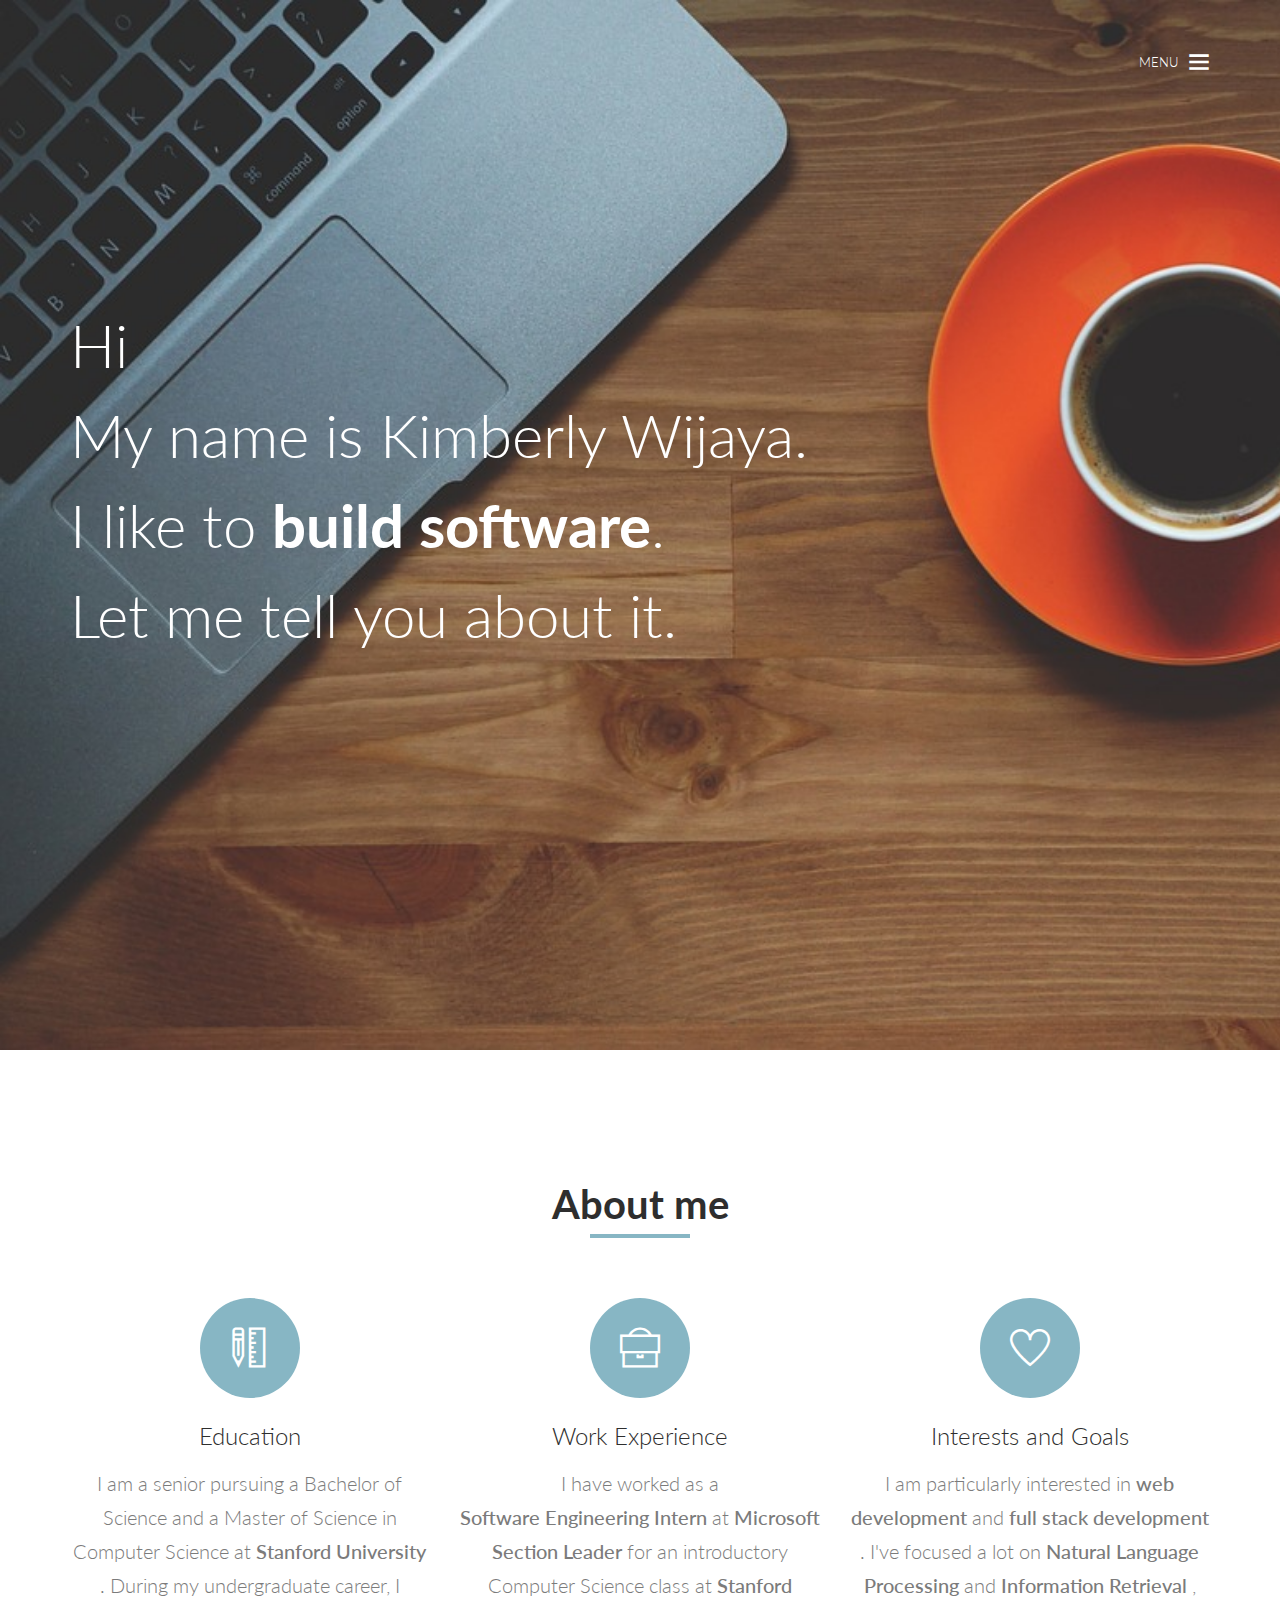
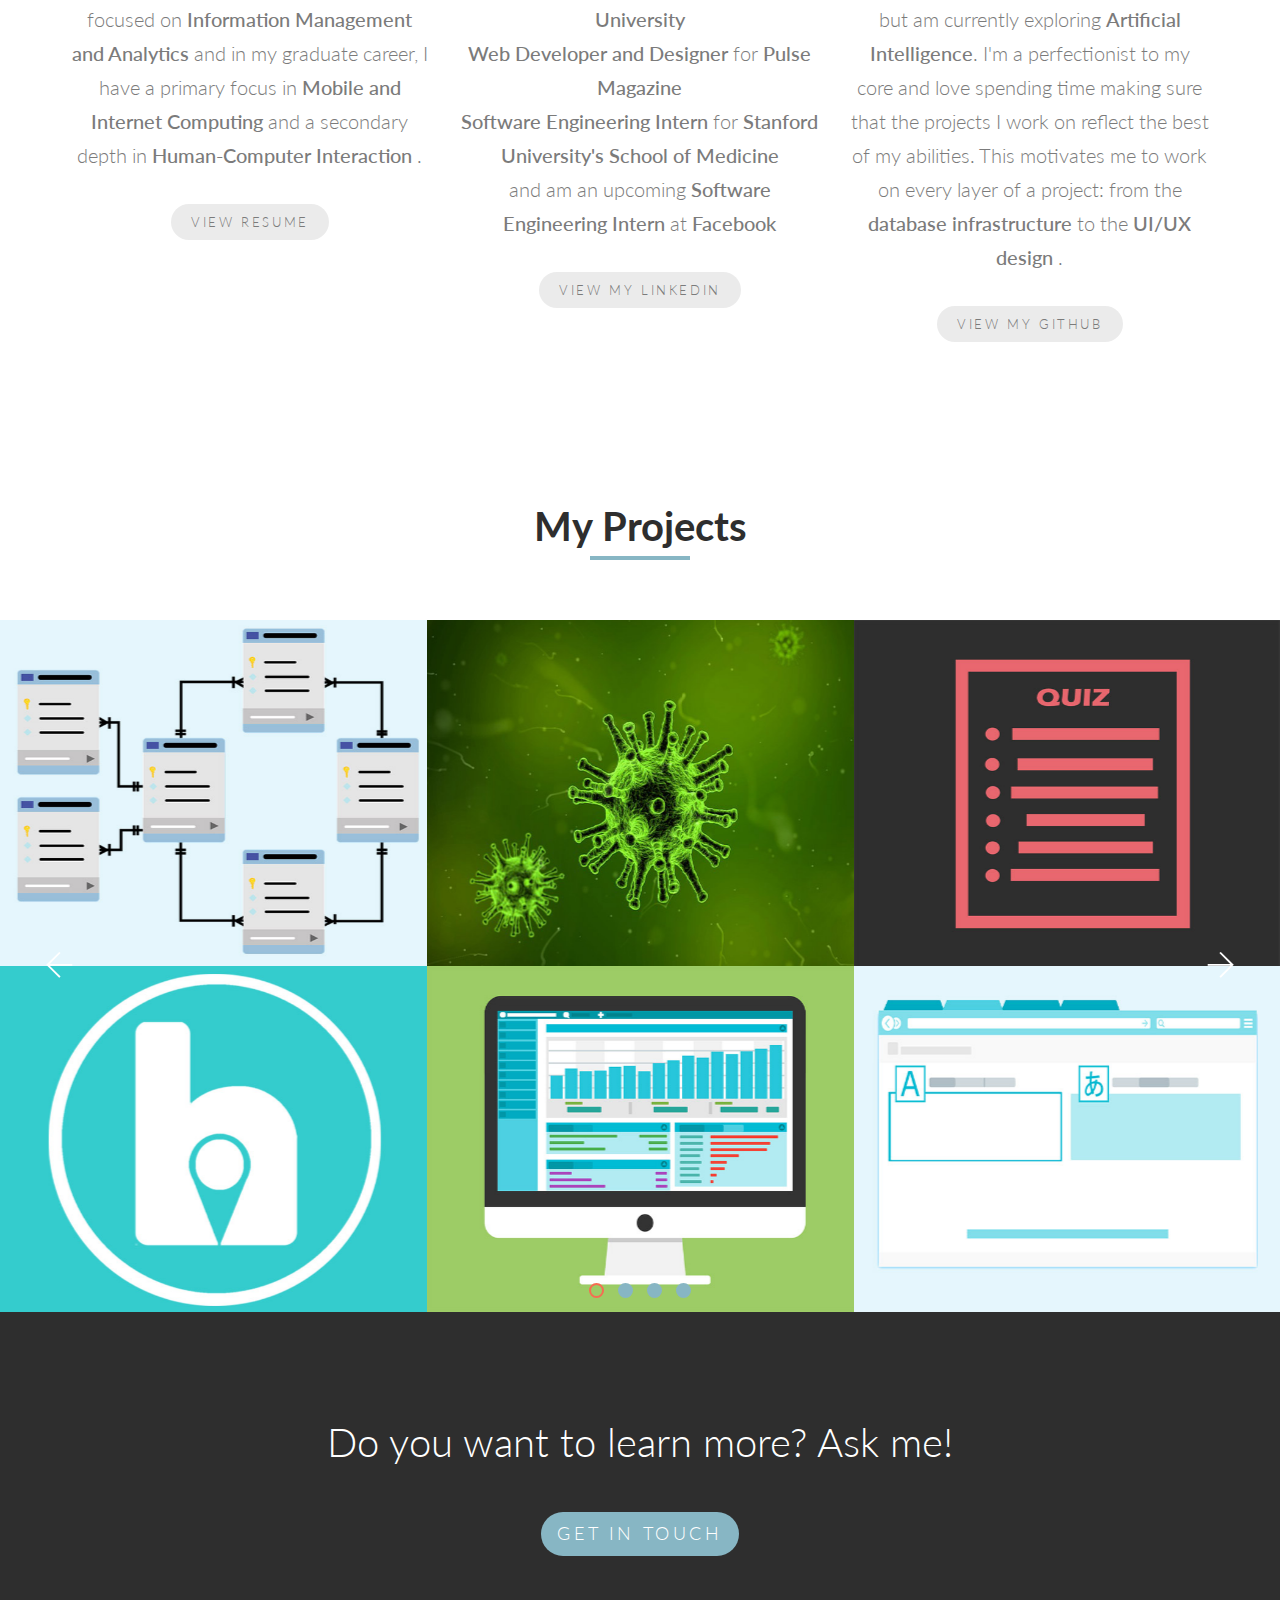
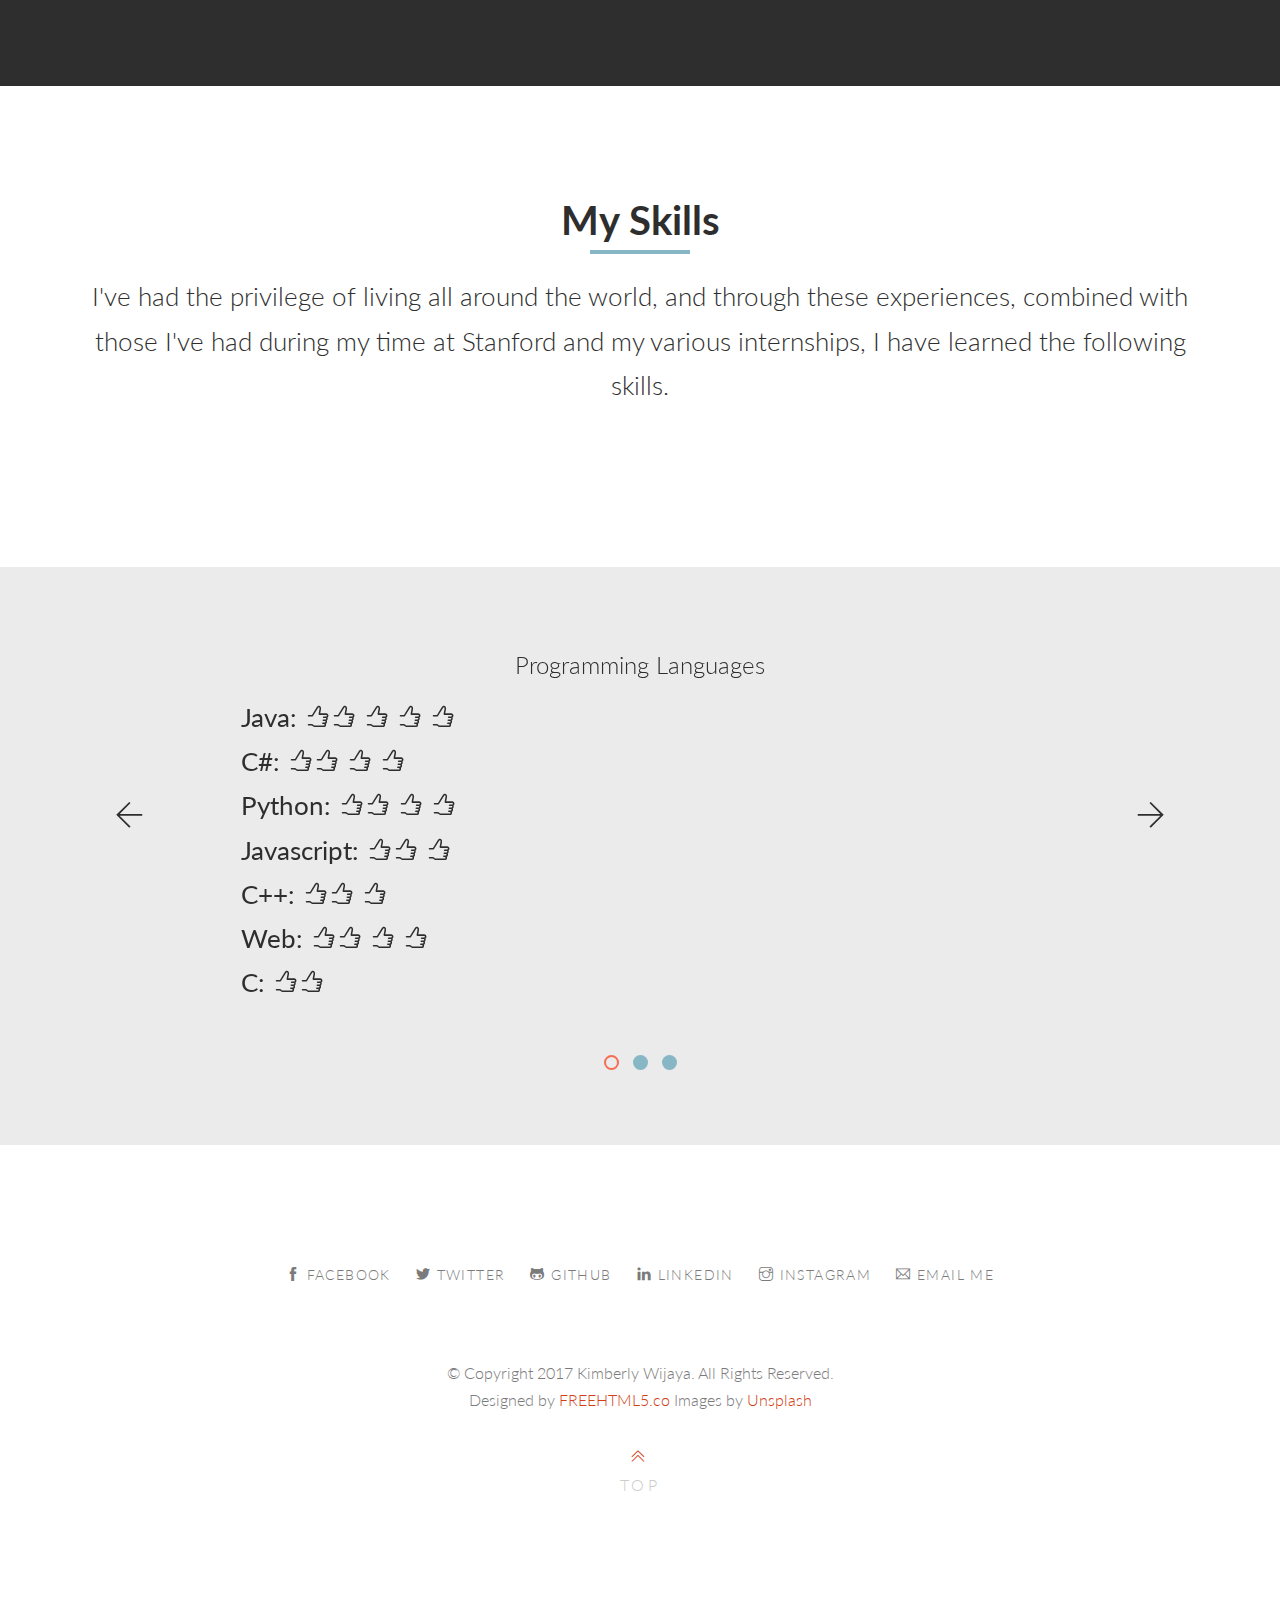
==== index.html @ 3dd7ccd5 "Update index.html" ====
<!DOCTYPE html>
<!--[if lt IE 7]>      <html class="no-js lt-ie9 lt-ie8 lt-ie7"> <![endif]-->
<!--[if IE 7]>         <html class="no-js lt-ie9 lt-ie8"> <![endif]-->
<!--[if IE 8]>         <html class="no-js lt-ie9"> <![endif]-->
<!--[if gt IE 8]><!--> <html class="no-js"> <!--<![endif]-->
	<head>
		<meta charset="utf-8">
		<meta http-equiv="X-UA-Compatible" content="IE=edge">
		<title>Hi, I'm Kim. </title>
		<meta name="viewport" content="width=device-width, initial-scale=1">
		<meta name="description" content="Free HTML5 Template by FREEHTML5.co" />
  	<meta name="keywords" content="freebie, template, bootstrap, html5, css3, mobile first, responsive" />
  	<meta name="author" content="FREEHTML5.co" />

  	<!-- Facebook & Twitter -->
	<meta property="og:title" content=""/>
	<meta property="og:image" content=""/>
	<meta property="og:url" content=""/>
	<meta property="og:site_name" content=""/>
	<meta property="og:description" content=""/>
	<meta name="twitter:title" content="" />
	<meta name="twitter:image" content="" />
	<meta name="twitter:url" content="" />
	<meta name="twitter:card" content="" />

    <!-- Place favicon.ico and apple-touch-icon.png in the root directory -->
    <link rel="shortcut icon" href="favicon.ico">

    <!-- Google Webfont -->
		<link href='http://fonts.googleapis.com/css?family=Lato:300,400,700' rel='stylesheet' type='text/css'>
		
		<!-- Bootstrap & Style -->
		<link rel="stylesheet" href="css/bootstrap.min.css">
		<link rel="stylesheet" href="css/owl.carousel.min.css">
		<link rel="stylesheet" href="css/owl.theme.default.min.css">
		<link rel="stylesheet" href="css/magnific-popup.css">
		<link rel="stylesheet" href="css/style.css">
		
		<!-- Iconfonts -->
		<link rel="stylesheet" href="css/themify-icons.css">
		
		
		<!--[if lt IE 9]>
		<script src="https://oss.maxcdn.com/libs/html5shiv/3.7.0/html5shiv.js"></script>
		<script src="https://oss.maxcdn.com/libs/respond.js/1.4.2/respond.min.js"></script>
		<![endif]-->

	</head>
	<body id="outer-page">
		<div id="top"></div>
		<div id="fh5co-page">
			
			<nav role="navigation" id="fh5co-nav-slide">
				<div class="container">
					<div class="fh5co-nav-inner">
						<ul>
							<li class="active"><a href="index.html">Home</a></li>
							<li><a href="#about">About Me</a></li>
							<li><a href="#projects">Projects</a></li>
							<li><a href="#skills">Skills</a></li>
						</ul>
					</div>
				</div>
			</nav>
		
			<header id="fh5co-header" role="banner">
				<div class="container">	
					
					<a href="index.html" id="fh5co-header-logo"></a>
					<a href="#" class="fh5co-header-bars js-nav-toggle"><span>Menu</span> <i class="ti-menu"></i></a>					

					<h1 class="fh5co-header-intro" style="text-align: left;">Hi <br> My name is Kimberly Wijaya. <br> I like to <b> build software</b>.<br> Let me tell you about it.</h1>
				</div>
			</header>	
			<!-- /fh5co-header -->
			
			

			<main id="fh5co-main" role="main">
				<div id="about" class="container pb-lg">
					
					<div class="row">
						<div class="col-md-12">
							<div class="fh5co-heading text-center">
									<h2 class="fh5co-heading-title">About me <span class="border"></span></h2>
									<!-- <h3 class="fh5co-heading-intro">Design is the creation of a plan or convention for the construction of an object or a system as in architectural blueprints, engineering drawings, business processes, circuit diagrams and sewing patterns.</h3> -->
								</div>
						</div>
						<div class="col-md-4">
							<div class="fh5co-main-service">
								<!-- 
								“Block-level” links in HTML5
								http://html5doctor.com/block-level-links-in-html-5/
								 -->
								<a class="fh5co-block-links text-center">
									<div class="icon-circle">
										<i class="ti-ruler-pencil"></i>
									</div>
									<h2>Education</h2>
									<p>I am a senior pursuing a Bachelor of Science and a Master of Science in Computer Science at <span class="emphasize"> Stanford University </span>. During my undergraduate career, I focused on <span style="font-weight: 500"> Information Management and Analytics</span> and in my graduate career, I have a primary focus in <span style="font-weight: 500"> Mobile and Internet Computing</span> and a secondary depth in <span style="font-weight: 500"> Human-Computer Interaction </span>. </p>
									<p class="p-link" onclick="window.open('KimberlyWijayaResume.pdf', '_blank')"><span class="learn-more">View Resume</span></p>
								</a>
							</div>		
						</div>
						<div class="col-md-4">

							<div class="fh5co-main-service">
								<a class="fh5co-block-links text-center">
									<div class="icon-circle">
										<i class="ti-briefcase"></i>
									</div>
									<h2>Work Experience</h2>
									<p>I have worked as a <br> 
										<span style="font-weight: 500"> Software Engineering Intern </span> at <span style="font-weight: 500">Microsoft </span>
										 <br><span style="font-weight: 500"> Section Leader </span> for an introductory Computer Science class at<span style="font-weight: 500"> Stanford University</span> <br> 
										 <span style="font-weight: 500"> Web Developer and Designer </span> for <span style="font-weight: 500">Pulse Magazine</span> <br>
										 <span style="font-weight: 500"> Software Engineering Intern </span> for <span style="font-weight: 500"> Stanford University's School of Medicine</span> <br>
										  and am an upcoming <span style="font-weight: 500"> Software Engineering Intern </span> at <span style="font-weight: 500"> Facebook </span></p> 
									<p class="p-link" onclick="window.open('https://www.linkedin.com/in/kimberly-wijaya-0454a486/', '_blank')"><span class="learn-more">View my LinkedIn</span></p>
								</a>
							</div>	

						</div>
						<div class="col-md-4">

							<div class="fh5co-main-service">
								<a class="fh5co-block-links text-center">
									<div class="icon-circle">
										<i class="ti-heart"></i>
									</div>
									<h2>Interests and Goals</h2>
									<p>I am particularly interested in <span style="font-weight: 500"> web development </span> and <span style="font-weight: 500"> full stack development </span>. I've focused a lot on <span style="font-weight: 500"> Natural Language Processing </span> and <span style="font-weight: 500"> Information Retrieval </span>, but am currently exploring <span style="font-weight: 500"> Artificial Intelligence</span>. I'm a perfectionist to my core and love spending time making sure that the projects I work on reflect the best of my abilities. This motivates me to work on every layer of a project: from the <span style="font-weight: 500"> database infrastructure </span> to the <span style="font-weight: 500"> UI/UX design </span>.</p>
									<p class="p-link" onclick="window.open('https://www.github.com/kcwijaya', '_blank')"><span class="learn-more">View my GitHub</span></p>
								</a>
							</div>		

						</div>

					</div>
					<!-- END .row -->
				</div>

				<div class="container" id="projects">
					<div class="row">
						<div class="col-md-12">
							<div id="fh5co-projects">
								<div class="fh5co-heading text-center">
									<h2 class="fh5co-heading-title">My Projects <span class="border"></span></h2>
								</div>
							</div>
						</div>
					</div>
					<!-- END .row -->
				</div>
				
				<div id="projects" class="fh5co-projects-wrap">
					<div class="effects">
						<div class="owl-carousel">

						<div class="item">
								<div class="hover-img">
									<figure>
										<img src="images/flu.jpg" alt="Conquering the Cold">
									</figure>
									<div class="fh5co-projects-overlay">
										<h3 class="from-top">Conquering the Cold <span class="category">Python project that incorporates data from Google, Twitter, CDC, and NCDC into an ARIMAX Time Series to predict future flu outbreaks. Click for poster. </span></h3>
										<div class="fh5co-projects-action from-bottom">
											<br><br><br><br>
											<a href="images/fluposter.jpg" class="goto-preview image-popup"><i class="ti-zoom-in"></i></a>
										</div>
									</div>
								</div>

								<div class="hover-img">
									<figure>
										<img src="images/msoft2.jpg" alt="Localization Portal">
									</figure>
									<div class="fh5co-projects-overlay">
										<h3 class="from-top">Localization Portal <span class="category">Node.js web application that serves as a centralized destination for translation memory management, software localization, and content localization. Incorporates a C# REST API cloud-based service to assist in database management and transactioning.  </span></h3>

									</div>
								</div>
								

							</div>
							<div class="item">

								<div class="hover-img">
									<figure>
										<img src="images/quiz.jpg" alt="Quiz Website">
									</figure>
									<div class="fh5co-projects-overlay">
										<h3 class="from-top">Quiz Website <span class="category">Java web application based by a MySQL database to create a website for users to create accounts, track progress, and take/create quizzes. </span></h3>
										<div class="fh5co-projects-action from-bottom">
											<a href="https://github.com/pballmer/QuizWebsite" target="_blank" class="goto-details"><i class="ti-share"></i></a>
										</div>
									</div>
								</div>
								<div class="hover-img">
									<figure>
										<img src="images/msoft1.jpg" alt="Unified UI-UA Localization Service">
									</figure>
									<div class="fh5co-projects-overlay">
										<h3 class="from-top">Unified UI-UA Localization Service <span class="category">Web Application with .NET infrastructure that merges two existing systems that manage software and content localization projects, respectively. Allows users to have a single, centralized portal to handle both projects. </span></h3>
									</div>
								</div>

							</div>
							<div class="item">
								
								<div class="hover-img">
									<figure>
										<img src="images/chatbot.jpg" alt="Movie Chatbot">
									</figure>
									<div class="fh5co-projects-overlay">
										<h3 class="from-top">Movie Chatbot <span class="category">Python chatbot that predicts movie preferences using NLP, Naive Bayes, sentiment analysis, and user-user collaborative filtering. </span></h3>
										<div class="fh5co-projects-action from-bottom">
											<a href="images/chatbot-sc.png" class="goto-preview image-popup"><i class="ti-zoom-in"></i></a>
										</div>
									</div>
								</div>
								<div class="hover-img">
									<figure>
										<img src="images/dive.jpg" alt="DiVE (Data in Virtual Environments)">
									</figure>
									<div class="fh5co-projects-overlay">
										<h3 class="from-top">DiVE (Data in Virtual Environments)<span class="category">Unreal Engine C++ project for the HTC Vive. Allows users to visualize and manipulate hyper dimensional data in virtual reality. Click for poster. <br><br><br></span></h3>
										<div class="fh5co-projects-action from-bottom">
											<a href="images/dive-p.jpg" class="goto-preview image-popup"><i class="ti-zoom-in"></i></a>

										</div>
									</div>
								</div>

							</div>
							<div class="item">
								
								
								<div class="hover-img">
									<figure>
										<img src="images/redcap.jpg" alt="Project Title here">
									</figure>
									<div class="fh5co-projects-overlay">
										<h3 class="from-top">Childhood Anxiety Algorithms<span class="category">Worked with Stanford's School of Medicine's Psychiatry Division to migrate a flexible assessment battery of parent and child quesitonnaires to a web application, connecting REDCap to a PHP system to produce clinically relevant symptom scores in real time.  </span></h3>
									</div>
								</div>

								<div class="hover-img">
									<figure>
										<img src="images/haven.jpg" alt="Project Title here">
									</figure>
									<div class="fh5co-projects-overlay">
										<h3 class="from-top">Haven<span class="category">A soon to be launched mobile application geared towards coordinating efforts to help communities recover after emergencies and natural disasters. </span></h3>
										<div class="fh5co-projects-action from-bottom">
											<a href="https://teamhaven.herokuapp.com" target="_blank" class="goto-details"><i class="ti-share"></i></a>
										</div>
									</div>
								</div>
							</div>

						</div>
					</div>
				</div>

				<section class="fh5co-section" id="fh5co-workwithus">
					<div class="container">
						<div class="fh5co-workwithus-intro">
							<h2>Do you want to learn more? Ask me!</h2>
							<h3 class="has-btn-after"></h3>
							<p><a href="mailto:kcwijaya@stanford.edu" class="btn btn-primary btn-lg btn-uppercase btn-effect">Get in touch <i class="ti-angle-right"></i></a></p>
						</div>
					</div>
				</section>

				<div class="container" id="fh5co-journal">
					<div id ="skills"  class="row">
						<div class="col-md-12">
							<div class="fh5co-heading text-center">
									<h2 class="fh5co-heading-title">My Skills <span class="border"></span></h2>
									<h3 class="fh5co-heading-intro">I've had the privilege of living all around the world, and through these experiences, combined with those I've had during my time at Stanford and my various internships, I have learned the following skills. </h3>
								</div>
						</div>
					</div>
					
				</div>
				<section class="fh5co-section" id="fh5co-testimonial">
					<div class="container">
						<div class="owl-carousel-fullwidth">
							<div class="item">
								<h3> Programming Languages </h3>
								<p class="text-left quote">
									<span style="font-weight: 400"> Java: </span><i class="ti-thumb-up"></i><i class="ti-thumb-up"></i> <i class="ti-thumb-up"></i> <i class="ti-thumb-up"></i> <i class="ti-thumb-up"></i>   <br>
									<span style="font-weight: 400"> C#: </span><i class="ti-thumb-up"></i><i class="ti-thumb-up"></i> <i class="ti-thumb-up"></i> <i class="ti-thumb-up"></i> <br>
									<span style="font-weight: 400"> Python: </span><i class="ti-thumb-up"></i><i class="ti-thumb-up"></i> <i class="ti-thumb-up"></i> <i class="ti-thumb-up"></i><br>
									<span style="font-weight: 400"> Javascript: </span><i class="ti-thumb-up"></i><i class="ti-thumb-up"></i> <i class="ti-thumb-up"></i>  <br>
									<span style="font-weight: 400"> C++: </span><i class="ti-thumb-up"></i><i class="ti-thumb-up"></i> <i class="ti-thumb-up"></i> <br>
									<span style="font-weight: 400"> Web: </span><i class="ti-thumb-up"></i><i class="ti-thumb-up"></i> <i class="ti-thumb-up"></i>  <i class="ti-thumb-up"></i> <br>
									<span style="font-weight: 400"> C: </span><i class="ti-thumb-up"></i><i class="ti-thumb-up"></i> </p>

							</div>
							<div class="item">
								<p class="text-center quote"><h3>  Languages </h3>
								<p class="text-left quote">
									<span style="font-weight: 400"> English: </span><i class="ti-thumb-up"></i><i class="ti-thumb-up"></i> <i class="ti-thumb-up"></i> <i class="ti-thumb-up"></i> <i class="ti-thumb-up"></i>  <br>
									<span style="font-weight: 400"> Bahasa Indonesian: </span><i class="ti-thumb-up"></i><i class="ti-thumb-up"></i> <i class="ti-thumb-up"></i>  <br>
									<span style="font-weight: 400"> French: </span><i class="ti-thumb-up"></i><i class="ti-thumb-up"></i> <br>
							</div>
							<div class="item">
								<p class="text-center quote"><h3>  Software </h3>
								<p class="text-left quote">
									<span style="font-weight: 400"> Microsoft Suite: </span><i class="ti-thumb-up"></i><i class="ti-thumb-up"></i> <i class="ti-thumb-up"></i> <i class="ti-thumb-up"></i> <i class="ti-thumb-up"></i> <br>
									<span style="font-weight: 400"> Git/Mercurial: </span><i class="ti-thumb-up"></i><i class="ti-thumb-up"></i> <i class="ti-thumb-up"></i>  <i class="ti-thumb-up"></i><br>
									<span style="font-weight: 400"> Adobe Suite: </span><i class="ti-thumb-up"></i><i class="ti-thumb-up"></i> <i class="ti-thumb-up"></i><i class="ti-thumb-up"></i><br> 
							</div>
						</div>
					</div>
				</section>

			</main>

			<footer id="fh5co-footer" role="contentinfo">

				
				<div class="container text-center fh5co-social-container">
					<ul class="fh5co-social">
						<li><a href="https://www.facebook.com/kim.wijaya" target="_blank"><i class="ti-facebook"></i> Facebook</a></li>
						<li><a href="https://www.twitter.com/kswizzled" target="_blank"><i class="ti-twitter-alt"></i> Twitter</a></li>
						<li><a href="https://www.github.com/kcwijaya" target="_blank"><i class="ti-github"></i> GitHub</a></li>
						<li><a href="https://www.linkedin.com/in/kimberly-wijaya-0454a486/" target="_blank"><i class="ti-linkedin"></i> LinkedIn</a></li>
						<li><a href="https://www.instagram.com/kswizzled" target="_blank"><i class="ti-instagram"></i> Instagram</a></li>
						<li><a href="mailto:kcwijaya@stanford.edu"><i class="ti-email"></i> Email me</a></li>
					</ul>
				</div>
				
				<div id="fh5co-copyright">
					<div class="container">
						<p class="text-center"><small>&copy; Copyright 2017 Kimberly Wijaya. All Rights Reserved. <br>	Designed by <a href="http://freehtml5.co/" target="_blank">FREEHTML5.co</a> Images by <a href="http://unsplash.com/" target="_blank">Unsplash</a></small></p>
						<p class="text-center">
							<a href="#top" class="smoothscroll back-to-top"><i class="ti-angle-double-up"></i><span>Top</span></a>
						</p>
					</div>
				</div>
			</footer>

		</div>

		<script src="js/jquery-1.10.2.min.js"></script>
		<script src="js/jquery.easing.1.3.js"></script>
		<script src="js/bootstrap.js"></script>
		<script src="js/modernizr-2.6.2.min.js"></script>
		<script src="js/owl.carousel.min.js"></script>
		<script src="js/jquery.magnific-popup.min.js"></script>
		<script src="js/custom.js"></script>
	</body>
</html>
---- css/style.css ----
body {
  font-family: 'Lato', arial, sans-serif;
  font-size: 20px;
  line-height: 1.7;
  font-weight: 300;
  color: #2e2e2e;
}
@media screen and (max-width: 768px) {
  body {
    font-size: 18px;
    line-height: 1.5;
  }
}

::-webkit-selection {
  color: #ffffff;
  background: #2e2e2e;
}

::-moz-selection {
  color: #ffffff;
  background: #2e2e2e;
}

::selection {
  color: #ffffff;
  background: #2e2e2e;
}

h1, h2, h3, h4, h5 {
  margin-bottom: .5em;
  line-height: 1.5;
  font-weight: 300;
}

p {
  margin-bottom: 30px;
  line-height: 1.7;
}

a {
  -moz-transition: all 0.2s ease;
  -o-transition: all 0.2s ease;
  -webkit-transition: all 0.2s ease;
  transition: all 0.2s ease;
}
a:hover, a:focus, a:active {
  color: #87b6c4;
  text-decoration: none;
  outline: none;
}

#fh5co-header {
  background: #2e2e2e url(../images/hero_bg.jpg) no-repeat;
  background-size: cover;
  color: #ffffff;
  padding-top: 2em;
}
#fh5co-header .category {
  display: block;
  font-size: 15px;
  text-transform: uppercase;
  letter-spacing: .2em;
}
#fh5co-header #fh5co-header-logo {
  float: left;
  z-index: 9999999;
  position: relative;
}
#fh5co-header .fh5co-header-bars {
  color: #ffffff;
  float: right;
  font-size: 22px;
  margin-top: 4px;
  z-index: 9999999;
  position: relative;
}
#fh5co-header .fh5co-header-bars span {
  font-size: 13px;
  float: left;
  margin-right: 10px;
  margin-top: 7px;
  text-transform: uppercase;
}
#fh5co-header .fh5co-header-intro {
  color: #fff;
  font-size: 60px;
  text-align: left;
  padding: 4em 0 6em 0;
  font-weight: 300;
  line-height: 1.5;
}

.emphasize
{
  font-weight: 500;
}

@media screen and (max-width: 992px) {
  #fh5co-header .fh5co-header-intro {
    font-size: 30px;
  }
}

#inner-page .fh5co-header-intro {
  padding: 1em 0 2em 0;
}

#fh5co-nav-slide {
  display: none;
  background: #000000;
  color: #ffffff;
}
#fh5co-nav-slide .fh5co-nav-inner {
  overflow-y: scroll;
  text-align: center;
  padding: 2em 0;
  position: relative;
}
#fh5co-nav-slide .fh5co-nav-inner ul {
  padding: 0;
  margin: 0;
}
#fh5co-nav-slide .fh5co-nav-inner ul li {
  padding: 0;
  margin: 0;
  list-style: none;
}
#fh5co-nav-slide .fh5co-nav-inner ul li a {
  color: #ccc;
  display: block;
  float: left;
  width: 100%;
  padding: 10px 0;
  border-bottom: 1px solid #2e2e2e;
}
#fh5co-nav-slide .fh5co-nav-inner ul li a:hover {
  color: #ffffff;
}
#fh5co-nav-slide .fh5co-nav-inner ul li.active a {
  color: #87b6c4;
}

#fh5co-main {
  padding: 5em 0;
}
@media screen and (max-width: 992px) {
  #fh5co-main {
    padding: 2em 0;
  }
}

#fh5co-sidebar,
#fh5co-content {
  margin-bottom: 1em;
}

#fh5co-sidebar .fh5co-side-box {
  margin-bottom: 1em;
  float: left;
  width: 100%;
  font-size: 18px;
}
#fh5co-sidebar .fh5co-side-box figure {
  margin-top: 10px;
  margin-bottom: .5em;
}
#fh5co-sidebar .fh5co-side-box .fh5co-side-title {
  font-weight: 400;
  margin-bottom: 20px;
}

.fh5co-sidebox-links ul {
  padding: 0;
  margin: 0;
}
.fh5co-sidebox-links ul li {
  list-style: none;
  padding: 0;
  margin: 0;
  font-size: 18px;
}
.fh5co-sidebox-links ul li a {
  float: left;
  width: 100%;
  border-bottom: 1px solid #ebebeb;
  padding: .5em 0;
}

.fh5co-main-service {
  margin-bottom: 2em;
  float: left;
  width: 100%;
}
.fh5co-main-service .fh5co-block-links {
  position: relative;
  display: block;
  -moz-transition: all 0.2s ease;
  -o-transition: all 0.2s ease;
  -webkit-transition: all 0.2s ease;
  transition: all 0.2s ease;
  color: #2e2e2e;
  margin-top: 0;
}
.fh5co-main-service .fh5co-block-links .icon-circle {
  display: table;
  background: #87b6c4;
  width: 100px;
  height: 100px;
  text-align: center;
  -webkit-border-radius: 50%;
  -moz-border-radius: 50%;
  border-radius: 50%;
  margin: 0 auto;
  -moz-transition: all 0.2s ease;
  -o-transition: all 0.2s ease;
  -webkit-transition: all 0.2s ease;
  transition: all 0.2s ease;
}
.fh5co-main-service .fh5co-block-links .icon-circle i {
  display: table-cell;
  vertical-align: middle;
  font-size: 40px;
  color: #ffffff;
}

.p-link:hover
{
  cursor: pointer;
}
.fh5co-main-service .fh5co-block-links h2 {
  font-size: 24px;
  font-weight: 300;
}
.fh5co-main-service .fh5co-block-links p {
  color: #7b7b7b;
}
.fh5co-main-service .fh5co-block-links .learn-more {
  text-transform: uppercase;
  letter-spacing: .2em;
  font-size: 13px;
  display: inline-block;
  background: #ebebeb;
  padding: 7px 20px;
  -webkit-border-radius: 30px;
  -moz-border-radius: 30px;
  border-radius: 30px;
  -moz-transition: all 0.2s ease;
  -o-transition: all 0.2s ease;
  -webkit-transition: all 0.2s ease;
  transition: all 0.2s ease;
}
.csstransitions .fh5co-main-service .fh5co-block-links:hover {
  margin-top: -30px;
}
.fh5co-main-service .fh5co-block-links:hover .icon-circle {
  background: #f66d52;
}
.csstransitions .fh5co-main-service .fh5co-block-links:hover .icon-circle {
  width: 120px;
  height: 120px;
}
.fh5co-main-service .fh5co-block-links:hover .learn-more {
  background: #f66d52;
  color: #fff;
}

.fh5co-heading {
  margin-bottom: 3em;
}
.fh5co-heading .fh5co-heading-title {
  font-size: 40px;
  margin-bottom: 0;
  text-align: center;
  margin-bottom: 20px;
  position: relative;
  line-height: 1.7;
  font-weight: 700;
}
.fh5co-heading .fh5co-heading-title .border {
  display: block;
  height: 4px;
  width: 100px;
  background: #87b6c4;
  position: absolute;
  bottom: 0;
  left: 50%;
  margin-left: -50px;
}
.fh5co-heading .fh5co-heading-intro {
  font-size: 26px;
  font-weight: 300;
  line-height: 1.7;
  margin-bottom: 0;
}
@media screen and (max-width: 768px) {
  .fh5co-heading .fh5co-heading-intro {
    font-size: 20px;
  }
}

.fh5co-projects-list {
  margin: 0;
  padding: 0;
}
.fh5co-projects-list li {
  margin: 0;
  padding: 0;
  list-style: none;
  float: left;
  width: 33.33333333%;
  position: relative;
}
@media screen and (max-width: 992px) {
  .fh5co-projects-list li {
    width: 50%;
  }
}
@media screen and (max-width: 768px) {
  .fh5co-projects-list li {
    width: 50%;
  }
}
@media screen and (max-width: 480px) {
  .fh5co-projects-list li {
    width: 100%;
  }
}
.fh5co-projects-list li img {
  max-width: 100%;
  float: left;
}

.fh5co-projects-wrap {
  float: left;
  width: 100%;
  position: relative;
}

.effects .hover-img {
  position: relative;
  float: left;
  z-index: 89;
  width: 100%;
}
.effects .hover-img .from-top, .effects .hover-img .fh5co-projects-action,
.effects .hover-img .fh5co-projects-overlay {
  opacity: 0;
  width: 100%;
}
.effects .hover-img figure {
  position: relative;
  overflow: hidden;
}
.effects .hover-img figure img {
  float: left;
  -moz-transition: all 0.2s ease;
  -o-transition: all 0.2s ease;
  -webkit-transition: all 0.2s ease;
  transition: all 0.2s ease;
}
.effects .hover-img .fh5co-projects-overlay {
  background: rgba(46, 46, 46, 0.8);
  color: #fff;
  top: 0;
  left: 0;
  right: 0;
  bottom: 0;
  position: absolute;
  z-index: 99;
  -moz-transition: all 0.5s ease;
  -o-transition: all 0.5s ease;
  -webkit-transition: all 0.5s ease;
  transition: all 0.5s ease;
}
.effects .hover-img .fh5co-projects-overlay h3 {
  margin: 0;
  padding: 0;
  font-size: 20px;
  font-weight: 300;
}
.effects .hover-img .fh5co-projects-overlay .from-top {
  position: absolute;
  top: 50%;
  display: block;
  text-align: center;
  width: 100%;
  -moz-transition: all 0.5s ease;
  -o-transition: all 0.5s ease;
  -webkit-transition: all 0.5s ease;
  transition: all 0.5s ease;
}
.effects .hover-img .fh5co-projects-overlay .from-top .category {
  display: block;
  font-size: 12px;
  color: #ccc;
  letter-spacing: .1em;
  padding-top: 5px;
}
.effects .hover-img .fh5co-projects-overlay .fh5co-projects-action {
  position: absolute;
  bottom: 50%;
  text-align: center;
  width: 100%;
  -moz-transition: all 0.5s ease;
  -o-transition: all 0.5s ease;
  -webkit-transition: all 0.5s ease;
  transition: all 0.5s ease;
}
.effects .hover-img .fh5co-projects-overlay .goto-preview, .effects .hover-img .fh5co-projects-overlay .goto-details {
  color: #fff;
  font-size: 20px;
  padding: 20px;
}
.effects .hover-img.hovered .fh5co-projects-overlay,
.effects .hover-img.hovered .from-top,
.effects .hover-img.hovered .fh5co-projects-action {
  opacity: 1;
  visibility: visible;
}
.effects .hover-img.hovered .from-top {
  margin-top: -50px;
}
.effects .hover-img.hovered .fh5co-projects-action {
  margin-bottom: -50px;
}
.csstransforms .effects .hover-img.hovered img {
  -webkit-transform: scale(1.25);
  -moz-transform: scale(1.25);
  -ms-transform: scale(1.25);
  -o-transform: scale(1.25);
  transform: scale(1.25);
}

/*Owl Theme Override*/
.owl-carousel .owl-controls,
.owl-carousel-posts .owl-controls {
  margin-top: 0;
}

.owl-carousel .owl-controls .owl-nav .owl-next,
.owl-carousel .owl-controls .owl-nav .owl-prev,
.owl-carousel-posts .owl-controls .owl-nav .owl-next,
.owl-carousel-posts .owl-controls .owl-nav .owl-prev {
  top: 50%;
  margin-top: -29px;
  z-index: 9999;
  position: absolute;
  -moz-transition: all 0.2s ease;
  -o-transition: all 0.2s ease;
  -webkit-transition: all 0.2s ease;
  transition: all 0.2s ease;
}

.owl-carousel-posts .owl-controls .owl-nav .owl-next,
.owl-carousel-posts .owl-controls .owl-nav .owl-prev {
  top: 24%;
}

.owl-carousel .owl-controls .owl-nav .owl-next,
.owl-carousel-posts .owl-controls .owl-nav .owl-next {
  right: 20px;
}
.owl-carousel .owl-controls .owl-nav .owl-next:hover,
.owl-carousel-posts .owl-controls .owl-nav .owl-next:hover {
  margin-right: -10px;
}

.owl-carousel .owl-controls .owl-nav .owl-prev,
.owl-carousel-posts .owl-controls .owl-nav .owl-prev {
  left: 20px;
}
.owl-carousel .owl-controls .owl-nav .owl-prev:hover,
.owl-carousel-posts .owl-controls .owl-nav .owl-prev:hover {
  margin-left: -10px;
}

.owl-carousel-posts .owl-controls .owl-nav .owl-next {
  right: -50px;
}
@media screen and (max-width: 768px) {
  .owl-carousel-posts .owl-controls .owl-nav .owl-next {
    right: 0px;
  }
}

.owl-carousel-posts .owl-controls .owl-nav .owl-prev {
  left: -50px;
}
@media screen and (max-width: 768px) {
  .owl-carousel-posts .owl-controls .owl-nav .owl-prev {
    left: 0px;
  }
}

.owl-carousel-posts .owl-controls .owl-nav .owl-next i,
.owl-carousel-posts .owl-controls .owl-nav .owl-prev i,
.owl-carousel-fullwidth .owl-controls .owl-nav .owl-next i,
.owl-carousel-fullwidth .owl-controls .owl-nav .owl-prev i {
  color: #2e2e2e;
}
.owl-carousel-posts .owl-controls .owl-nav .owl-next:hover i,
.owl-carousel-posts .owl-controls .owl-nav .owl-prev:hover i,
.owl-carousel-fullwidth .owl-controls .owl-nav .owl-next:hover i,
.owl-carousel-fullwidth .owl-controls .owl-nav .owl-prev:hover i {
  color: #000000;
}

@media screen and (max-width: 768px) {
  .owl-theme .owl-controls .owl-nav {
    display: none;
  }
}

.owl-theme .owl-controls .owl-nav [class*="owl-"] {
  background: none !important;
}
.owl-theme .owl-controls .owl-nav [class*="owl-"] i {
  font-size: 30px;
}
.owl-theme .owl-controls .owl-nav [class*="owl-"] i:hover, .owl-theme .owl-controls .owl-nav [class*="owl-"] i:focus {
  background: none !important;
}
.owl-theme .owl-controls .owl-nav [class*="owl-"]:hover, .owl-theme .owl-controls .owl-nav [class*="owl-"]:focus {
  background: none !important;
}

.owl-theme .owl-dots {
  position: absolute;
  bottom: 0;
  width: 100%;
  text-align: center;
}

.owl-carousel-fullwidth.owl-theme .owl-dots {
  bottom: 0;
  margin-bottom: -4em;
}

.owl-theme .owl-dots .owl-dot span {
  width: 15px;
  height: 15px;
  background: #87b6c4;
  -moz-transition: all 0.2s ease;
  -o-transition: all 0.2s ease;
  -webkit-transition: all 0.2s ease;
  transition: all 0.2s ease;
  border: 2px solid transparent;
}
.owl-theme .owl-dots .owl-dot span:hover {
  background: none;
  border: 2px solid #f66d52;
}

.owl-theme .owl-dots .owl-dot.active span, .owl-theme .owl-dots .owl-dot:hover span {
  background: none;
  border: 2px solid #f66d52;
}

#fh5co-workwithus {
  clear: both;
  background: #2e2e2e url(../images/section_bg.jpg) no-repeat fixed;
  background-size: cover;
  color: #fff;
  margin-bottom: 4em;
  float: left;
  width: 100%;
}
#fh5co-workwithus .fh5co-workwithus-intro {
  text-align: center;
  padding: 5em 0;
}
#fh5co-workwithus .fh5co-workwithus-intro h2, #fh5co-workwithus .fh5co-workwithus-intro h3 {
  font-weight: 300;
  margin: 0;
  line-height: 1.5;
}
#fh5co-workwithus .fh5co-workwithus-intro h2 {
  font-size: 40px;
}
#fh5co-workwithus .fh5co-workwithus-intro h3 {
  font-size: 20px;
  color: #ccc;
}
#fh5co-workwithus .fh5co-workwithus-intro .has-btn-after {
  margin-bottom: 2em;
}

/* Helper Classes */
.btn.btn-primary {
  background: #87b6c4;
  color: #fff;
  border: none;
  box-shadow: none;
  border-radius: 30px;
  font-weight: 300 !important;
  position: relative;
  -moz-transition: all 0.2s ease;
  -o-transition: all 0.2s ease;
  -webkit-transition: all 0.2s ease;
  transition: all 0.2s ease;
}
.btn.btn-primary.btn-effect i {
  -moz-transition: all 0.2s ease;
  -o-transition: all 0.2s ease;
  -webkit-transition: all 0.2s ease;
  transition: all 0.2s ease;
  opacity: 0;
  position: absolute;
  margin-top: 2px;
  right: 7px;
}
.btn.btn-primary.btn-effect:hover {
  box-shadow: none;
  color: #fff;
  background: #f66d52;
}
.csstransitions .btn.btn-primary.btn-effect:hover {
  padding-right: 40px;
}
.csstransitions .btn.btn-primary.btn-effect:hover i {
  right: 7px;
  opacity: 1;
}
.btn.btn-primary:hover {
  box-shadow: none;
  color: #fff;
  background: #f66d52;
}
.btn.btn-primary:active, .btn.btn-primary:focus {
  box-shadow: none;
}

.btn-uppercase {
  text-transform: uppercase;
  letter-spacing: .2em;
}

.fh5co-image-text {
  margin-bottom: 3em;
  float: left;
  width: 100%;
}
@media screen and (max-width: 768px) {
  .fh5co-image-text {
    padding: 0 20px;
  }
}
.fh5co-image-text .fh5co-block-links .dark-overlay {
  background: rgba(46, 46, 46, 0.8);
  color: #fff;
  top: 0;
  left: 0;
  right: 0;
  bottom: 0;
  position: absolute;
  z-index: 99;
  opacity: 0;
  -moz-transition: all 0.5s ease;
  -o-transition: all 0.5s ease;
  -webkit-transition: all 0.5s ease;
  transition: all 0.5s ease;
}
.fh5co-image-text .fh5co-block-links.hovered .dark-overlay {
  opacity: 1;
}
.fh5co-image-text .fh5co-block-links figure {
  position: relative;
  display: block;
  overflow: hidden;
  float: left;
  width: 100%;
  border-radius: 4px;
  margin-bottom: 1em;
  z-index: 100;
}
.fh5co-image-text .fh5co-block-links img {
  float: left;
  -moz-transition: all 0.2s ease;
  -o-transition: all 0.2s ease;
  -webkit-transition: all 0.2s ease;
  transition: all 0.2s ease;
}
.fh5co-image-text .fh5co-block-links p {
  color: #7b7b7b;
}
.fh5co-image-text .fh5co-block-links h2 {
  margin: 0;
  color: #2e2e2e;
  font-weight: 300;
  font-size: 24px;
  line-height: 1.5;
  margin-bottom: .5em;
}
.fh5co-image-text .fh5co-block-links:active, .fh5co-image-text .fh5co-block-links:focus {
  outline: none;
}
.fh5co-image-text .fh5co-block-links .meta {
  color: #ccc;
  text-transform: uppercase;
  letter-spacing: .2em;
  font-size: 16px;
  display: block;
}
.fh5co-image-text .fh5co-block-links .meta-after {
  margin-bottom: 0 !important;
}
.fh5co-image-text .fh5co-block-links .text-after {
  margin-bottom: 1em;
  display: block;
}
.fh5co-image-text .fh5co-block-links .learn-more {
  text-transform: uppercase;
  letter-spacing: .2em;
  font-size: 13px;
  display: inline-block;
  background: #ebebeb;
  padding: 7px 20px;
  -webkit-border-radius: 30px;
  -moz-border-radius: 30px;
  border-radius: 30px;
  -moz-transition: all 0.2s ease;
  -o-transition: all 0.2s ease;
  -webkit-transition: all 0.2s ease;
  transition: all 0.2s ease;
}
.fh5co-image-text .fh5co-block-links:hover .learn-more {
  background: #f66d52;
  color: #fff;
}
.csstransforms .fh5co-image-text .fh5co-block-links:hover img {
  -webkit-transform: scale(1.25);
  -moz-transform: scale(1.25);
  -ms-transform: scale(1.25);
  -o-transform: scale(1.25);
  transform: scale(1.25);
}

#fh5co-journal {
  clear: both;
  margin-bottom: 5em;
}

#fh5co-testimonial {
  padding: 3em 0 7em 0;
  margin: 0;
  background: #ebebeb;
  border-bottom: 1px solid #ebebeb;
  text-align: center;
}
#fh5co-testimonial .quote-icon {
  font-size: 30px;
  margin: 0 auto 1em auto;
  display: block;
}
#fh5co-testimonial .quote {
  width: 70%;
  margin: 0 auto;
  font-size: 26px;
}
#fh5co-testimonial .quote cite {
  margin-top: 20px;
  display: block;
  font-size: 20px;
}
@media screen and (max-width: 768px) {
  #fh5co-testimonial .quote {
    font-size: 20px;
    width: 100%;
  }
}

#fh5co-footer {
  padding-bottom: 5em;
}

.fh5co-social-container {
  margin-bottom: 3em;
}

.fh5co-social {
  padding: 0;
  margin: 0;
  margin: 0 auto;
  display: inline-block;
}
.fh5co-social li {
  padding: 0;
  margin: 10px;
  display: inline-block;
  list-style: none;
}
.fh5co-social li a {
  text-transform: uppercase;
  font-size: 14px;
  letter-spacing: .1em;
  color: #7b7b7b;
}
.fh5co-social li a i {
  font-size: 14px;
  color: #7b7b7b;
}
.fh5co-social li a:hover {
  color: #87b6c4;
}
.fh5co-social li a:hover i {
  color: #87b6c4;
}

#fh5co-subscribe {
  margin-bottom: 1em;
}
#fh5co-subscribe .fh5co-subscribe-title {
  font-size: 14px;
  text-transform: uppercase;
  letter-spacing: .3em;
  text-align: center;
  line-height: 1.5;
  margin-bottom: 2em;
}
#fh5co-subscribe form .form-group {
  position: relative;
}
#fh5co-subscribe form .form-group #subscribe-email {
  padding-right: 2.5em;
}
#fh5co-subscribe form .form-group .btn-subscribe {
  position: absolute;
  top: 5px;
  right: 20px;
  border: none;
  moz-border-radius: 50%;
  webkit-border-radius: 50%;
  border-radius: 50%;
  color: #ccc;
  width: 40px;
  height: 40px;
  background: #ebebeb;
  opacity: 0;
  -moz-transition: all 0.5s ease;
  -o-transition: all 0.5s ease;
  -webkit-transition: all 0.5s ease;
  transition: all 0.5s ease;
}
#fh5co-subscribe form .form-group .btn-subscribe:hover {
  background: #f66d52;
  color: #fff;
}
#fh5co-subscribe form .form-group.focus #subscribe-email {
  border: 2px solid #87b6c4 !important;
}
#fh5co-subscribe form .form-group.focus .btn-subscribe {
  opacity: 1;
  background: #87b6c4;
  color: #fff;
  margin-right: -15px;
}
#fh5co-subscribe form .form-group.focus .btn-subscribe:hover {
  background: #f66d52;
  color: #fff;
}

.form-control {
  box-shadow: none;
  border: 2px solid #ccc;
  font-size: 20px;
  height: 50px;
  padding: 0 1em;
  moz-border-radius: 30px;
  webkit-border-radius: 30px;
  border-radius: 30px;
  -moz-transition: all 0.2s ease;
  -o-transition: all 0.2s ease;
  -webkit-transition: all 0.2s ease;
  transition: all 0.2s ease;
}
.form-control:focus, .form-control:active {
  box-shadow: none;
  border: 2px solid #87b6c4;
}

#fh5co-footer-links {
  margin-bottom: 3em;
}
#fh5co-footer-links .footer-links {
  margin-bottom: 1em;
  float: left;
  width: 100%;
}
#fh5co-footer-links .footer-links ul {
  padding: 0;
  margin: 0;
}
#fh5co-footer-links .footer-links ul li {
  display: block;
  padding: 0;
  margin: 0;
}
#fh5co-footer-links .footer-links ul li a {
  display: block;
  float: left;
  width: 100%;
  font-size: 16px;
  color: #7b7b7b;
}
#fh5co-footer-links .footer-links ul li a:hover {
  color: #87b6c4;
}

#fh5co-copyright p {
  font-size: 16px;
  color: #7b7b7b;
}
#fh5co-copyright p small {
  font-size: 16px;
}

.back-to-top {
  text-align: center;
}
.back-to-top i {
  margin-left: -5px;
}
.back-to-top span {
  display: block;
  color: #ccc;
  letter-spacing: .2em;
  text-transform: uppercase;
  text-align: center;
}

.fh5co-heading-uppercase {
  font-size: 14px;
  text-transform: uppercase;
  letter-spacing: .3em;
  line-height: 1.5;
  color: #7b7b7b;
}

.fh5co-visit {
  font-size: 14px;
  text-transform: uppercase;
  letter-spacing: .3em;
  text-align: center;
  line-height: 1.5;
  color: #7b7b7b;
  display: block;
}
.fh5co-visit span {
  display: block;
  text-transform: none;
  letter-spacing: .1em;
  font-size: 16px;
}

.fh5co-pagination {
  width: 100%;
  border-radius: 0;
}
.fh5co-pagination .fh5co-pageination-prev {
  text-align: left;
}
.fh5co-pagination .fh5co-pageination-all {
  text-align: center;
}
.fh5co-pagination .fh5co-pageination-next {
  text-align: right;
}
.fh5co-pagination a {
  width: 33.33333333%;
  float: left;
  display: block;
  font-size: 20px;
  color: #000000;
}
.fh5co-pagination a i {
  text-align: center;
}
.fh5co-pagination a:hover {
  color: #87b6c4;
}

.fh5co-tile-image figure {
  width: 100%;
  float: left;
}
.fh5co-tile-image figure img {
  float: left;
  margin-bottom: 1.5em;
}

/* Helper Classes */
.pb-0 {
  padding-bottom: 0em !important;
}

.pb-sm {
  padding-bottom: 1em !important;
}

.pb-md {
  padding-bottom: 2em !important;
}
@media screen and (max-width: 768px) {
  .pb-md {
    padding-bottom: 1em !important;
  }
}

.pb-lg {
  padding-bottom: 3em !important;
}
@media screen and (max-width: 768px) {
  .pb-lg {
    padding-bottom: 1em !important;
  }
}

.mb-sm {
  margin-bottom: 1em !important;
}

.mb-md {
  margin-bottom: 2em !important;
}
@media screen and (max-width: 768px) {
  .mb-md {
    margin-bottom: 1em !important;
  }
}

.mb-lg {
  margin-bottom: 3em !important;
}
@media screen and (max-width: 768px) {
  .mb-lg {
    margin-bottom: 1em !important;
  }
}

@media screen and (max-width: 480px) {
  .col-xxs-12 {
    display: block;
    clear: both;
    width: 100%;
    float: left;
  }
}

/*# sourceMappingURL=style.css.map */
---- css/themify-icons.css ----
@font-face {
	font-family: 'themify';
	src:url('../fonts/themify/themify.eot?-fvbane');
	src:url('../fonts/themify/themify.eot?#iefix-fvbane') format('embedded-opentype'),
		url('../fonts/themify/themify.woff?-fvbane') format('woff'),
		url('../fonts/themify/themify.ttf?-fvbane') format('truetype'),
		url('../fonts/themify/themify.svg?-fvbane#themify') format('svg');
	font-weight: normal;
	font-style: normal;
}

[class^="ti-"], [class*=" ti-"] {
	font-family: 'themify';
	speak: none;
	font-style: normal;
	font-weight: normal;
	font-variant: normal;
	text-transform: none;
	line-height: 1;

	/* Better Font Rendering =========== */
	-webkit-font-smoothing: antialiased;
	-moz-osx-font-smoothing: grayscale;
}

.ti-wand:before {
	content: "\e600";
}
.ti-volume:before {
	content: "\e601";
}
.ti-user:before {
	content: "\e602";
}
.ti-unlock:before {
	content: "\e603";
}
.ti-unlink:before {
	content: "\e604";
}
.ti-trash:before {
	content: "\e605";
}
.ti-thought:before {
	content: "\e606";
}
.ti-target:before {
	content: "\e607";
}
.ti-tag:before {
	content: "\e608";
}
.ti-tablet:before {
	content: "\e609";
}
.ti-star:before {
	content: "\e60a";
}
.ti-spray:before {
	content: "\e60b";
}
.ti-signal:before {
	content: "\e60c";
}
.ti-shopping-cart:before {
	content: "\e60d";
}
.ti-shopping-cart-full:before {
	content: "\e60e";
}
.ti-settings:before {
	content: "\e60f";
}
.ti-search:before {
	content: "\e610";
}
.ti-zoom-in:before {
	content: "\e611";
}
.ti-zoom-out:before {
	content: "\e612";
}
.ti-cut:before {
	content: "\e613";
}
.ti-ruler:before {
	content: "\e614";
}
.ti-ruler-pencil:before {
	content: "\e615";
}
.ti-ruler-alt:before {
	content: "\e616";
}
.ti-bookmark:before {
	content: "\e617";
}
.ti-bookmark-alt:before {
	content: "\e618";
}
.ti-reload:before {
	content: "\e619";
}
.ti-plus:before {
	content: "\e61a";
}
.ti-pin:before {
	content: "\e61b";
}
.ti-pencil:before {
	content: "\e61c";
}
.ti-pencil-alt:before {
	content: "\e61d";
}
.ti-paint-roller:before {
	content: "\e61e";
}
.ti-paint-bucket:before {
	content: "\e61f";
}
.ti-na:before {
	content: "\e620";
}
.ti-mobile:before {
	content: "\e621";
}
.ti-minus:before {
	content: "\e622";
}
.ti-medall:before {
	content: "\e623";
}
.ti-medall-alt:before {
	content: "\e624";
}
.ti-marker:before {
	content: "\e625";
}
.ti-marker-alt:before {
	content: "\e626";
}
.ti-arrow-up:before {
	content: "\e627";
}
.ti-arrow-right:before {
	content: "\e628";
}
.ti-arrow-left:before {
	content: "\e629";
}
.ti-arrow-down:before {
	content: "\e62a";
}
.ti-lock:before {
	content: "\e62b";
}
.ti-location-arrow:before {
	content: "\e62c";
}
.ti-link:before {
	content: "\e62d";
}
.ti-layout:before {
	content: "\e62e";
}
.ti-layers:before {
	content: "\e62f";
}
.ti-layers-alt:before {
	content: "\e630";
}
.ti-key:before {
	content: "\e631";
}
.ti-import:before {
	content: "\e632";
}
.ti-image:before {
	content: "\e633";
}
.ti-heart:before {
	content: "\e634";
}
.ti-heart-broken:before {
	content: "\e635";
}
.ti-hand-stop:before {
	content: "\e636";
}
.ti-hand-open:before {
	content: "\e637";
}
.ti-hand-drag:before {
	content: "\e638";
}
.ti-folder:before {
	content: "\e639";
}
.ti-flag:before {
	content: "\e63a";
}
.ti-flag-alt:before {
	content: "\e63b";
}
.ti-flag-alt-2:before {
	content: "\e63c";
}
.ti-eye:before {
	content: "\e63d";
}
.ti-export:before {
	content: "\e63e";
}
.ti-exchange-vertical:before {
	content: "\e63f";
}
.ti-desktop:before {
	content: "\e640";
}
.ti-cup:before {
	content: "\e641";
}
.ti-crown:before {
	content: "\e642";
}
.ti-comments:before {
	content: "\e643";
}
.ti-comment:before {
	content: "\e644";
}
.ti-comment-alt:before {
	content: "\e645";
}
.ti-close:before {
	content: "\e646";
}
.ti-clip:before {
	content: "\e647";
}
.ti-angle-up:before {
	content: "\e648";
}
.ti-angle-right:before {
	content: "\e649";
}
.ti-angle-left:before {
	content: "\e64a";
}
.ti-angle-down:before {
	content: "\e64b";
}
.ti-check:before {
	content: "\e64c";
}
.ti-check-box:before {
	content: "\e64d";
}
.ti-camera:before {
	content: "\e64e";
}
.ti-announcement:before {
	content: "\e64f";
}
.ti-brush:before {
	content: "\e650";
}
.ti-briefcase:before {
	content: "\e651";
}
.ti-bolt:before {
	content: "\e652";
}
.ti-bolt-alt:before {
	content: "\e653";
}
.ti-blackboard:before {
	content: "\e654";
}
.ti-bag:before {
	content: "\e655";
}
.ti-move:before {
	content: "\e656";
}
.ti-arrows-vertical:before {
	content: "\e657";
}
.ti-arrows-horizontal:before {
	content: "\e658";
}
.ti-fullscreen:before {
	content: "\e659";
}
.ti-arrow-top-right:before {
	content: "\e65a";
}
.ti-arrow-top-left:before {
	content: "\e65b";
}
.ti-arrow-circle-up:before {
	content: "\e65c";
}
.ti-arrow-circle-right:before {
	content: "\e65d";
}
.ti-arrow-circle-left:before {
	content: "\e65e";
}
.ti-arrow-circle-down:before {
	content: "\e65f";
}
.ti-angle-double-up:before {
	content: "\e660";
}
.ti-angle-double-right:before {
	content: "\e661";
}
.ti-angle-double-left:before {
	content: "\e662";
}
.ti-angle-double-down:before {
	content: "\e663";
}
.ti-zip:before {
	content: "\e664";
}
.ti-world:before {
	content: "\e665";
}
.ti-wheelchair:before {
	content: "\e666";
}
.ti-view-list:before {
	content: "\e667";
}
.ti-view-list-alt:before {
	content: "\e668";
}
.ti-view-grid:before {
	content: "\e669";
}
.ti-uppercase:before {
	content: "\e66a";
}
.ti-upload:before {
	content: "\e66b";
}
.ti-underline:before {
	content: "\e66c";
}
.ti-truck:before {
	content: "\e66d";
}
.ti-timer:before {
	content: "\e66e";
}
.ti-ticket:before {
	content: "\e66f";
}
.ti-thumb-up:before {
	content: "\e670";
}
.ti-thumb-down:before {
	content: "\e671";
}
.ti-text:before {
	content: "\e672";
}
.ti-stats-up:before {
	content: "\e673";
}
.ti-stats-down:before {
	content: "\e674";
}
.ti-split-v:before {
	content: "\e675";
}
.ti-split-h:before {
	content: "\e676";
}
.ti-smallcap:before {
	content: "\e677";
}
.ti-shine:before {
	content: "\e678";
}
.ti-shift-right:before {
	content: "\e679";
}
.ti-shift-left:before {
	content: "\e67a";
}
.ti-shield:before {
	content: "\e67b";
}
.ti-notepad:before {
	content: "\e67c";
}
.ti-server:before {
	content: "\e67d";
}
.ti-quote-right:before {
	content: "\e67e";
}
.ti-quote-left:before {
	content: "\e67f";
}
.ti-pulse:before {
	content: "\e680";
}
.ti-printer:before {
	content: "\e681";
}
.ti-power-off:before {
	content: "\e682";
}
.ti-plug:before {
	content: "\e683";
}
.ti-pie-chart:before {
	content: "\e684";
}
.ti-paragraph:before {
	content: "\e685";
}
.ti-panel:before {
	content: "\e686";
}
.ti-package:before {
	content: "\e687";
}
.ti-music:before {
	content: "\e688";
}
.ti-music-alt:before {
	content: "\e689";
}
.ti-mouse:before {
	content: "\e68a";
}
.ti-mouse-alt:before {
	content: "\e68b";
}
.ti-money:before {
	content: "\e68c";
}
.ti-microphone:before {
	content: "\e68d";
}
.ti-menu:before {
	content: "\e68e";
}
.ti-menu-alt:before {
	content: "\e68f";
}
.ti-map:before {
	content: "\e690";
}
.ti-map-alt:before {
	content: "\e691";
}
.ti-loop:before {
	content: "\e692";
}
.ti-location-pin:before {
	content: "\e693";
}
.ti-list:before {
	content: "\e694";
}
.ti-light-bulb:before {
	content: "\e695";
}
.ti-Italic:before {
	content: "\e696";
}
.ti-info:before {
	content: "\e697";
}
.ti-infinite:before {
	content: "\e698";
}
.ti-id-badge:before {
	content: "\e699";
}
.ti-hummer:before {
	content: "\e69a";
}
.ti-home:before {
	content: "\e69b";
}
.ti-help:before {
	content: "\e69c";
}
.ti-headphone:before {
	content: "\e69d";
}
.ti-harddrives:before {
	content: "\e69e";
}
.ti-harddrive:before {
	content: "\e69f";
}
.ti-gift:before {
	content: "\e6a0";
}
.ti-game:before {
	content: "\e6a1";
}
.ti-filter:before {
	content: "\e6a2";
}
.ti-files:before {
	content: "\e6a3";
}
.ti-file:before {
	content: "\e6a4";
}
.ti-eraser:before {
	content: "\e6a5";
}
.ti-envelope:before {
	content: "\e6a6";
}
.ti-download:before {
	content: "\e6a7";
}
.ti-direction:before {
	content: "\e6a8";
}
.ti-direction-alt:before {
	content: "\e6a9";
}
.ti-dashboard:before {
	content: "\e6aa";
}
.ti-control-stop:before {
	content: "\e6ab";
}
.ti-control-shuffle:before {
	content: "\e6ac";
}
.ti-control-play:before {
	content: "\e6ad";
}
.ti-control-pause:before {
	content: "\e6ae";
}
.ti-control-forward:before {
	content: "\e6af";
}
.ti-control-backward:before {
	content: "\e6b0";
}
.ti-cloud:before {
	content: "\e6b1";
}
.ti-cloud-up:before {
	content: "\e6b2";
}
.ti-cloud-down:before {
	content: "\e6b3";
}
.ti-clipboard:before {
	content: "\e6b4";
}
.ti-car:before {
	content: "\e6b5";
}
.ti-calendar:before {
	content: "\e6b6";
}
.ti-book:before {
	content: "\e6b7";
}
.ti-bell:before {
	content: "\e6b8";
}
.ti-basketball:before {
	content: "\e6b9";
}
.ti-bar-chart:before {
	content: "\e6ba";
}
.ti-bar-chart-alt:before {
	content: "\e6bb";
}
.ti-back-right:before {
	content: "\e6bc";
}
.ti-back-left:before {
	content: "\e6bd";
}
.ti-arrows-corner:before {
	content: "\e6be";
}
.ti-archive:before {
	content: "\e6bf";
}
.ti-anchor:before {
	content: "\e6c0";
}
.ti-align-right:before {
	content: "\e6c1";
}
.ti-align-left:before {
	content: "\e6c2";
}
.ti-align-justify:before {
	content: "\e6c3";
}
.ti-align-center:before {
	content: "\e6c4";
}
.ti-alert:before {
	content: "\e6c5";
}
.ti-alarm-clock:before {
	content: "\e6c6";
}
.ti-agenda:before {
	content: "\e6c7";
}
.ti-write:before {
	content: "\e6c8";
}
.ti-window:before {
	content: "\e6c9";
}
.ti-widgetized:before {
	content: "\e6ca";
}
.ti-widget:before {
	content: "\e6cb";
}
.ti-widget-alt:before {
	content: "\e6cc";
}
.ti-wallet:before {
	content: "\e6cd";
}
.ti-video-clapper:before {
	content: "\e6ce";
}
.ti-video-camera:before {
	content: "\e6cf";
}
.ti-vector:before {
	content: "\e6d0";
}
.ti-themify-logo:before {
	content: "\e6d1";
}
.ti-themify-favicon:before {
	content: "\e6d2";
}
.ti-themify-favicon-alt:before {
	content: "\e6d3";
}
.ti-support:before {
	content: "\e6d4";
}
.ti-stamp:before {
	content: "\e6d5";
}
.ti-split-v-alt:before {
	content: "\e6d6";
}
.ti-slice:before {
	content: "\e6d7";
}
.ti-shortcode:before {
	content: "\e6d8";
}
.ti-shift-right-alt:before {
	content: "\e6d9";
}
.ti-shift-left-alt:before {
	content: "\e6da";
}
.ti-ruler-alt-2:before {
	content: "\e6db";
}
.ti-receipt:before {
	content: "\e6dc";
}
.ti-pin2:before {
	content: "\e6dd";
}
.ti-pin-alt:before {
	content: "\e6de";
}
.ti-pencil-alt2:before {
	content: "\e6df";
}
.ti-palette:before {
	content: "\e6e0";
}
.ti-more:before {
	content: "\e6e1";
}
.ti-more-alt:before {
	content: "\e6e2";
}
.ti-microphone-alt:before {
	content: "\e6e3";
}
.ti-magnet:before {
	content: "\e6e4";
}
.ti-line-double:before {
	content: "\e6e5";
}
.ti-line-dotted:before {
	content: "\e6e6";
}
.ti-line-dashed:before {
	content: "\e6e7";
}
.ti-layout-width-full:before {
	content: "\e6e8";
}
.ti-layout-width-default:before {
	content: "\e6e9";
}
.ti-layout-width-default-alt:before {
	content: "\e6ea";
}
.ti-layout-tab:before {
	content: "\e6eb";
}
.ti-layout-tab-window:before {
	content: "\e6ec";
}
.ti-layout-tab-v:before {
	content: "\e6ed";
}
.ti-layout-tab-min:before {
	content: "\e6ee";
}
.ti-layout-slider:before {
	content: "\e6ef";
}
.ti-layout-slider-alt:before {
	content: "\e6f0";
}
.ti-layout-sidebar-right:before {
	content: "\e6f1";
}
.ti-layout-sidebar-none:before {
	content: "\e6f2";
}
.ti-layout-sidebar-left:before {
	content: "\e6f3";
}
.ti-layout-placeholder:before {
	content: "\e6f4";
}
.ti-layout-menu:before {
	content: "\e6f5";
}
.ti-layout-menu-v:before {
	content: "\e6f6";
}
.ti-layout-menu-separated:before {
	content: "\e6f7";
}
.ti-layout-menu-full:before {
	content: "\e6f8";
}
.ti-layout-media-right-alt:before {
	content: "\e6f9";
}
.ti-layout-media-right:before {
	content: "\e6fa";
}
.ti-layout-media-overlay:before {
	content: "\e6fb";
}
.ti-layout-media-overlay-alt:before {
	content: "\e6fc";
}
.ti-layout-media-overlay-alt-2:before {
	content: "\e6fd";
}
.ti-layout-media-left-alt:before {
	content: "\e6fe";
}
.ti-layout-media-left:before {
	content: "\e6ff";
}
.ti-layout-media-center-alt:before {
	content: "\e700";
}
.ti-layout-media-center:before {
	content: "\e701";
}
.ti-layout-list-thumb:before {
	content: "\e702";
}
.ti-layout-list-thumb-alt:before {
	content: "\e703";
}
.ti-layout-list-post:before {
	content: "\e704";
}
.ti-layout-list-large-image:before {
	content: "\e705";
}
.ti-layout-line-solid:before {
	content: "\e706";
}
.ti-layout-grid4:before {
	content: "\e707";
}
.ti-layout-grid3:before {
	content: "\e708";
}
.ti-layout-grid2:before {
	content: "\e709";
}
.ti-layout-grid2-thumb:before {
	content: "\e70a";
}
.ti-layout-cta-right:before {
	content: "\e70b";
}
.ti-layout-cta-left:before {
	content: "\e70c";
}
.ti-layout-cta-center:before {
	content: "\e70d";
}
.ti-layout-cta-btn-right:before {
	content: "\e70e";
}
.ti-layout-cta-btn-left:before {
	content: "\e70f";
}
.ti-layout-column4:before {
	content: "\e710";
}
.ti-layout-column3:before {
	content: "\e711";
}
.ti-layout-column2:before {
	content: "\e712";
}
.ti-layout-accordion-separated:before {
	content: "\e713";
}
.ti-layout-accordion-merged:before {
	content: "\e714";
}
.ti-layout-accordion-list:before {
	content: "\e715";
}
.ti-ink-pen:before {
	content: "\e716";
}
.ti-info-alt:before {
	content: "\e717";
}
.ti-help-alt:before {
	content: "\e718";
}
.ti-headphone-alt:before {
	content: "\e719";
}
.ti-hand-point-up:before {
	content: "\e71a";
}
.ti-hand-point-right:before {
	content: "\e71b";
}
.ti-hand-point-left:before {
	content: "\e71c";
}
.ti-hand-point-down:before {
	content: "\e71d";
}
.ti-gallery:before {
	content: "\e71e";
}
.ti-face-smile:before {
	content: "\e71f";
}
.ti-face-sad:before {
	content: "\e720";
}
.ti-credit-card:before {
	content: "\e721";
}
.ti-control-skip-forward:before {
	content: "\e722";
}
.ti-control-skip-backward:before {
	content: "\e723";
}
.ti-control-record:before {
	content: "\e724";
}
.ti-control-eject:before {
	content: "\e725";
}
.ti-comments-smiley:before {
	content: "\e726";
}
.ti-brush-alt:before {
	content: "\e727";
}
.ti-youtube:before {
	content: "\e728";
}
.ti-vimeo:before {
	content: "\e729";
}
.ti-twitter:before {
	content: "\e72a";
}
.ti-time:before {
	content: "\e72b";
}
.ti-tumblr:before {
	content: "\e72c";
}
.ti-skype:before {
	content: "\e72d";
}
.ti-share:before {
	content: "\e72e";
}
.ti-share-alt:before {
	content: "\e72f";
}
.ti-rocket:before {
	content: "\e730";
}
.ti-pinterest:before {
	content: "\e731";
}
.ti-new-window:before {
	content: "\e732";
}
.ti-microsoft:before {
	content: "\e733";
}
.ti-list-ol:before {
	content: "\e734";
}
.ti-linkedin:before {
	content: "\e735";
}
.ti-layout-sidebar-2:before {
	content: "\e736";
}
.ti-layout-grid4-alt:before {
	content: "\e737";
}
.ti-layout-grid3-alt:before {
	content: "\e738";
}
.ti-layout-grid2-alt:before {
	content: "\e739";
}
.ti-layout-column4-alt:before {
	content: "\e73a";
}
.ti-layout-column3-alt:before {
	content: "\e73b";
}
.ti-layout-column2-alt:before {
	content: "\e73c";
}
.ti-instagram:before {
	content: "\e73d";
}
.ti-google:before {
	content: "\e73e";
}
.ti-github:before {
	content: "\e73f";
}
.ti-flickr:before {
	content: "\e740";
}
.ti-facebook:before {
	content: "\e741";
}
.ti-dropbox:before {
	content: "\e742";
}
.ti-dribbble:before {
	content: "\e743";
}
.ti-apple:before {
	content: "\e744";
}
.ti-android:before {
	content: "\e745";
}
.ti-save:before {
	content: "\e746";
}
.ti-save-alt:before {
	content: "\e747";
}
.ti-yahoo:before {
	content: "\e748";
}
.ti-wordpress:before {
	content: "\e749";
}
.ti-vimeo-alt:before {
	content: "\e74a";
}
.ti-twitter-alt:before {
	content: "\e74b";
}
.ti-tumblr-alt:before {
	content: "\e74c";
}
.ti-trello:before {
	content: "\e74d";
}
.ti-stack-overflow:before {
	content: "\e74e";
}
.ti-soundcloud:before {
	content: "\e74f";
}
.ti-sharethis:before {
	content: "\e750";
}
.ti-sharethis-alt:before {
	content: "\e751";
}
.ti-reddit:before {
	content: "\e752";
}
.ti-pinterest-alt:before {
	content: "\e753";
}
.ti-microsoft-alt:before {
	content: "\e754";
}
.ti-linux:before {
	content: "\e755";
}
.ti-jsfiddle:before {
	content: "\e756";
}
.ti-joomla:before {
	content: "\e757";
}
.ti-html5:before {
	content: "\e758";
}
.ti-flickr-alt:before {
	content: "\e759";
}
.ti-email:before {
	content: "\e75a";
}
.ti-drupal:before {
	content: "\e75b";
}
.ti-dropbox-alt:before {
	content: "\e75c";
}
.ti-css3:before {
	content: "\e75d";
}
.ti-rss:before {
	content: "\e75e";
}
.ti-rss-alt:before {
	content: "\e75f";
}
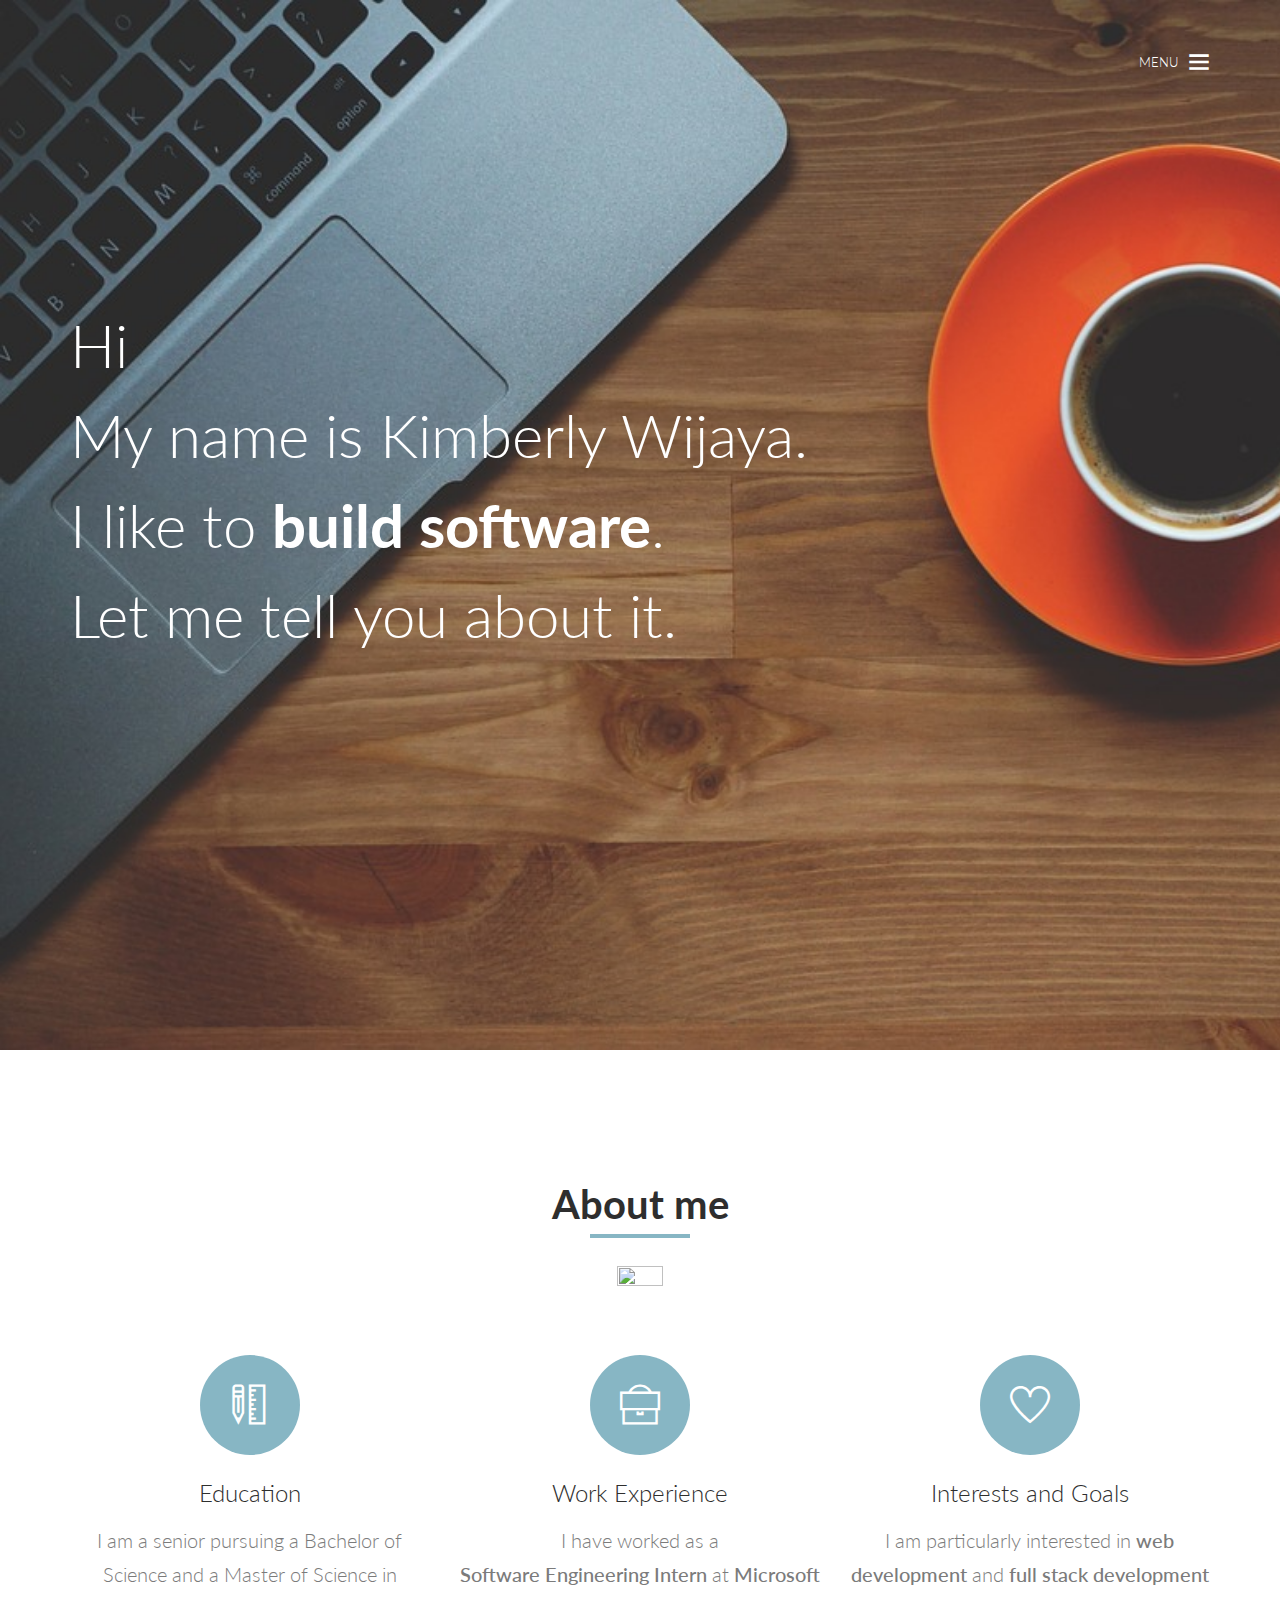
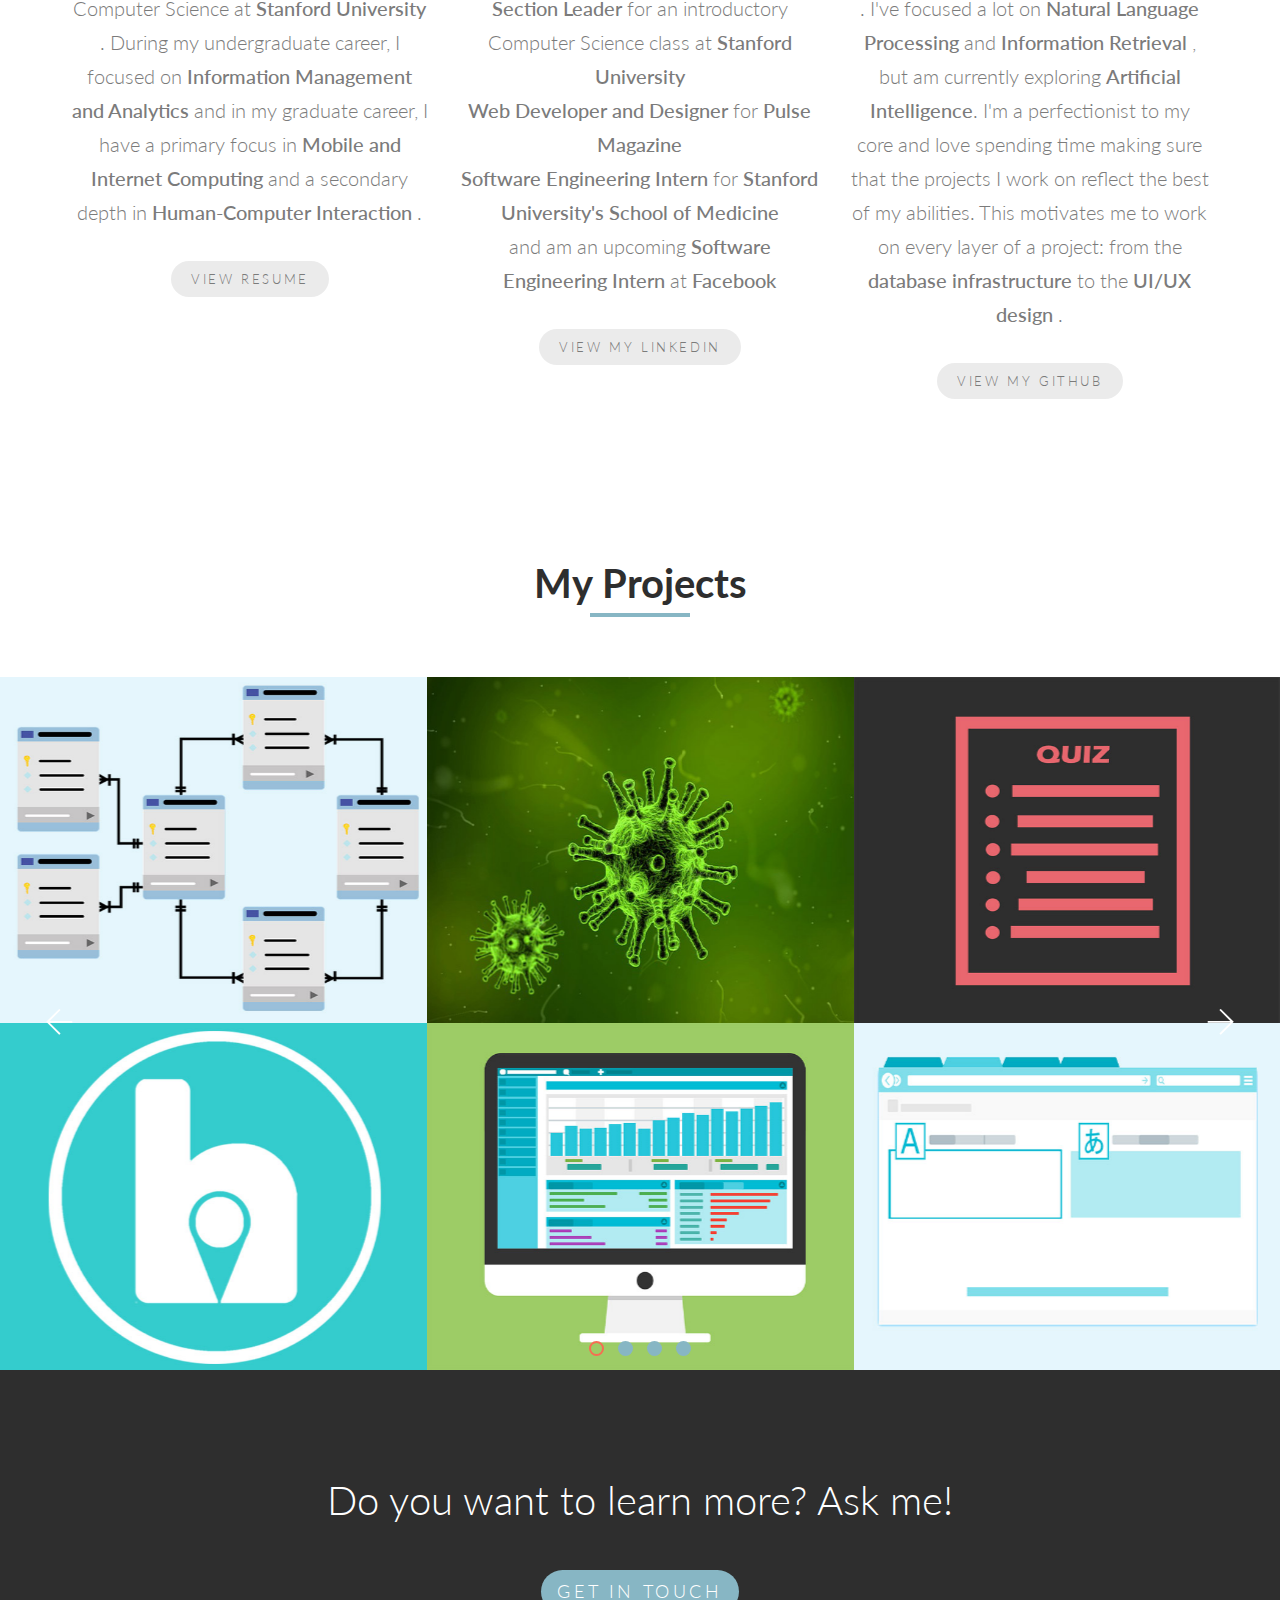
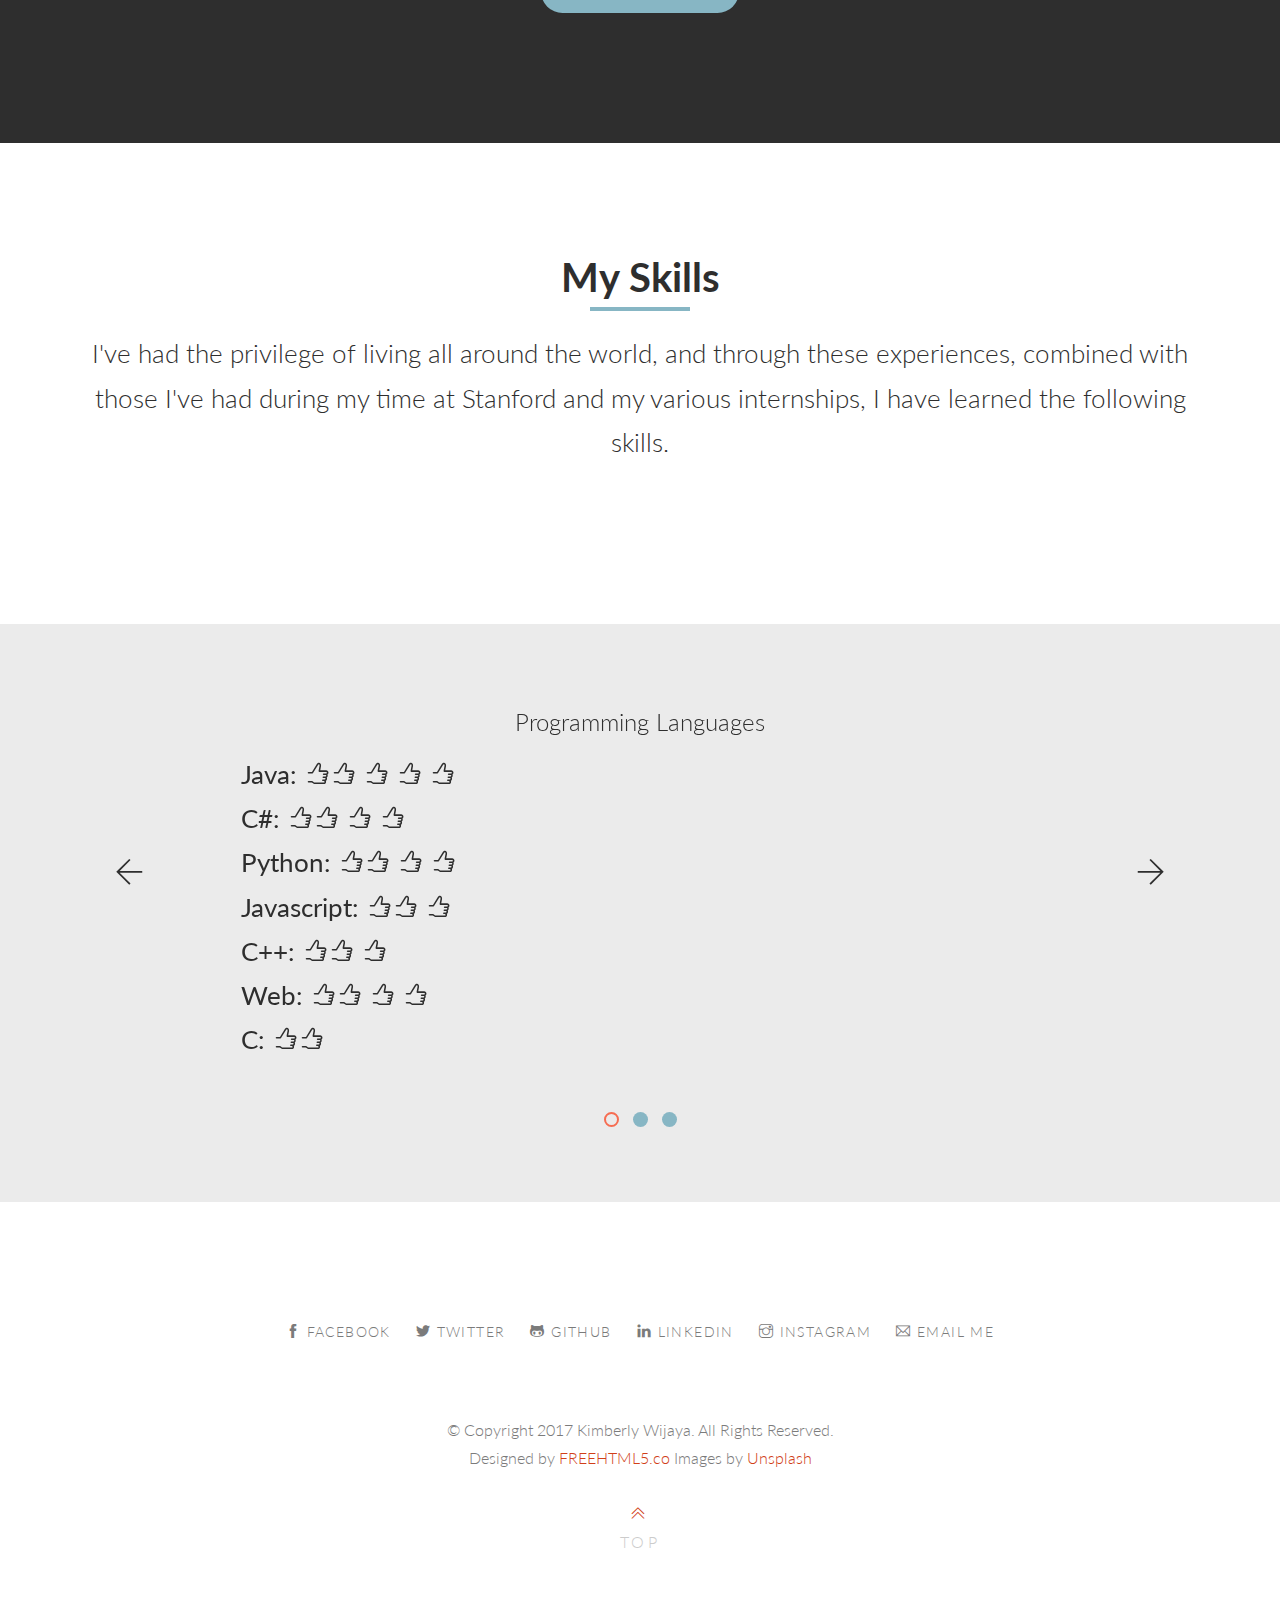
==== commit bb67603e: "Added headshot" ====
--- a/index.html
+++ b/index.html
@@ -1,3 +1,11 @@
+<!-- 
+//////////////////////////////////////////////////////
+
+FREE HTML5 TEMPLATE 
+DESIGNED & DEVELOPED by FREEHTML5.CO
+
+//////////////////////////////////////////////////////
+ -->
 <!DOCTYPE html>
 <!--[if lt IE 7]>      <html class="no-js lt-ie9 lt-ie8 lt-ie7"> <![endif]-->
 <!--[if IE 7]>         <html class="no-js lt-ie9 lt-ie8"> <![endif]-->
@@ -82,9 +90,9 @@
 					<div class="row">
 						<div class="col-md-12">
 							<div class="fh5co-heading text-center">
-									<h2 class="fh5co-heading-title">About me <span class="border"></span></h2>
-									<!-- <h3 class="fh5co-heading-intro">Design is the creation of a plan or convention for the construction of an object or a system as in architectural blueprints, engineering drawings, business processes, circuit diagrams and sewing patterns.</h3> -->
-								</div>
+								<h2 class="fh5co-heading-title">About me <span class="border"></span></h2>
+								<img src="favicon.ico" style="border-radius: 50%; width: 20%; height: 20%;">
+							</div>
 						</div>
 						<div class="col-md-4">
 							<div class="fh5co-main-service">
@@ -146,6 +154,7 @@
 							<div id="fh5co-projects">
 								<div class="fh5co-heading text-center">
 									<h2 class="fh5co-heading-title">My Projects <span class="border"></span></h2>
+									<!-- <h3 class="fh5co-heading-intro">Design is the creation of a plan or convention for the construction of an object or a system as in architectural blueprints, engineering drawings, business processes, circuit diagrams and sewing patterns.</h3> -->
 								</div>
 							</div>
 						</div>
@@ -265,9 +274,9 @@
 				<section class="fh5co-section" id="fh5co-workwithus">
 					<div class="container">
 						<div class="fh5co-workwithus-intro">
-							<h2>Do you want to learn more? Ask me!</h2>
-							<h3 class="has-btn-after"></h3>
-							<p><a href="mailto:kcwijaya@stanford.edu" class="btn btn-primary btn-lg btn-uppercase btn-effect">Get in touch <i class="ti-angle-right"></i></a></p>
+								<h2>Do you want to learn more? Ask me!</h2>
+								<h3 class="has-btn-after"></h3>
+								<p><a href="mailto:kcwijaya@stanford.edu" class="btn btn-primary btn-lg btn-uppercase btn-effect">Get in touch <i class="ti-angle-right"></i></a></p>
 						</div>
 					</div>
 				</section>
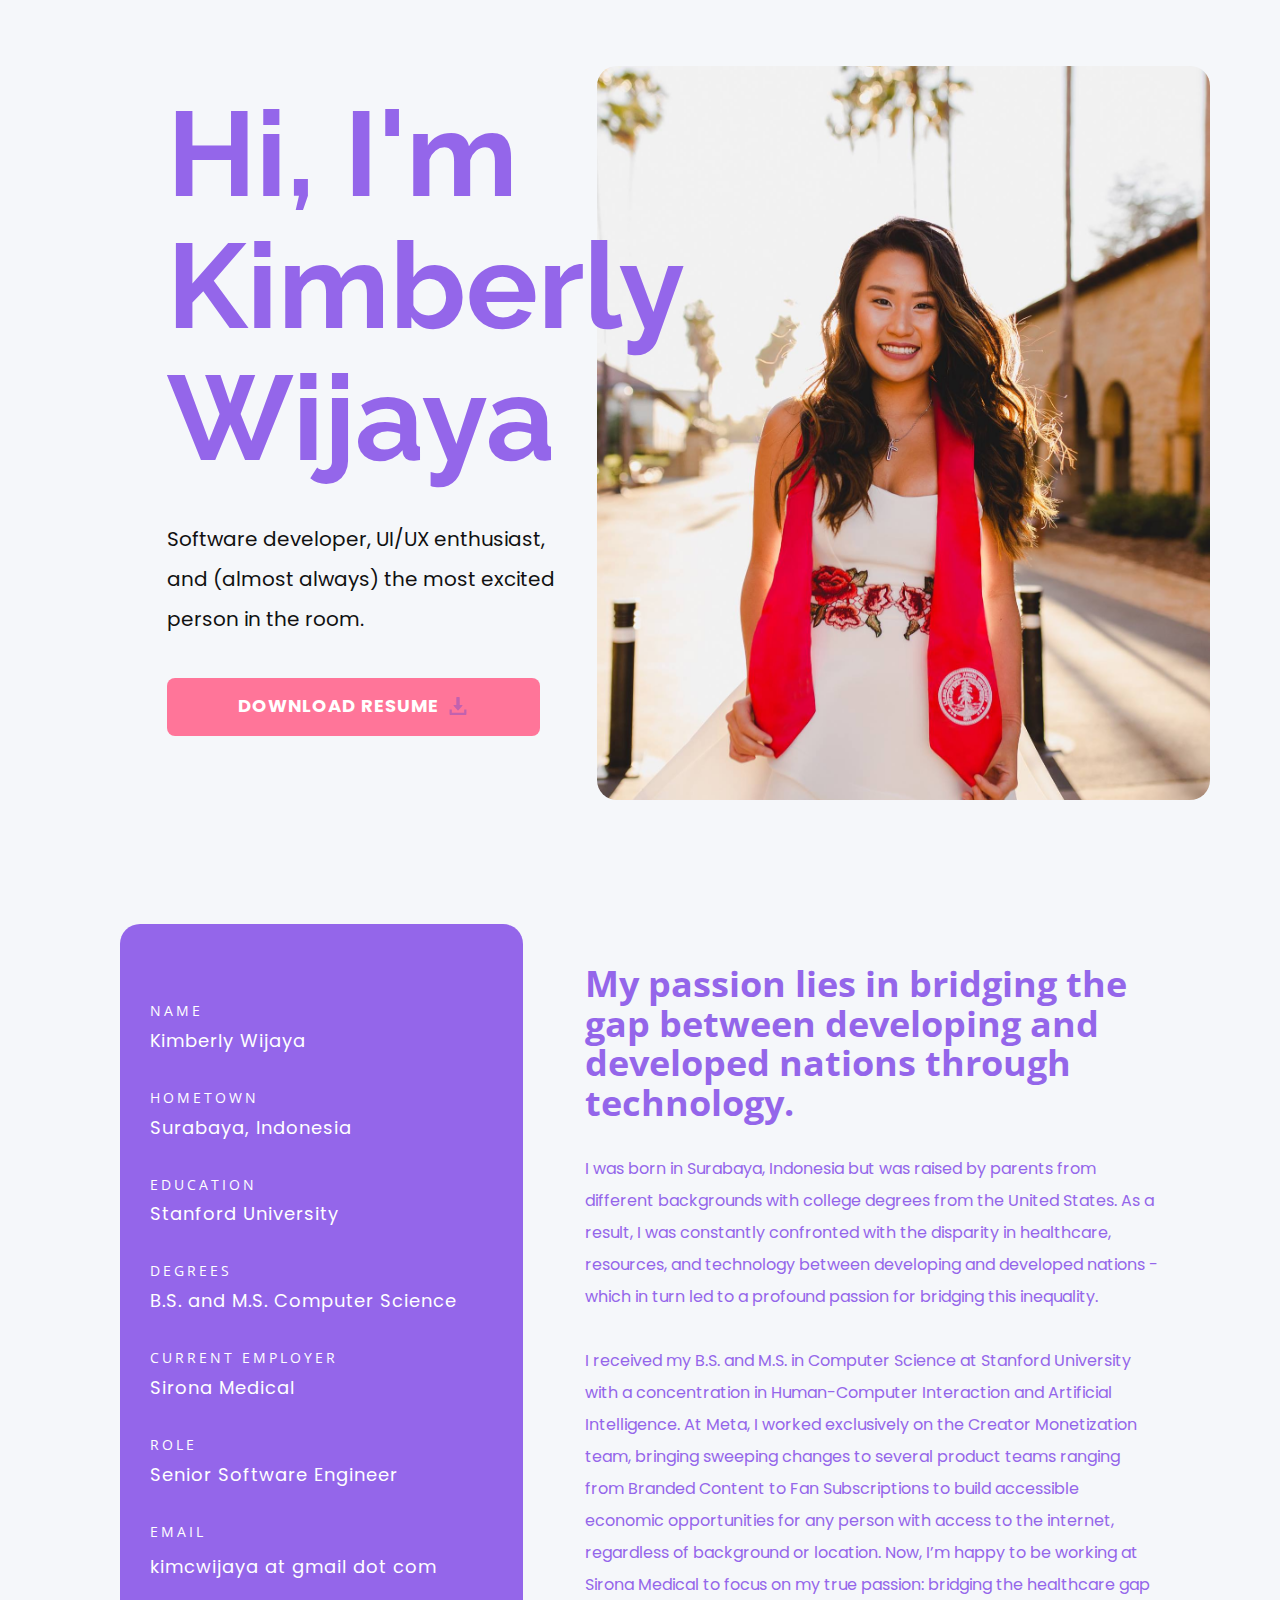
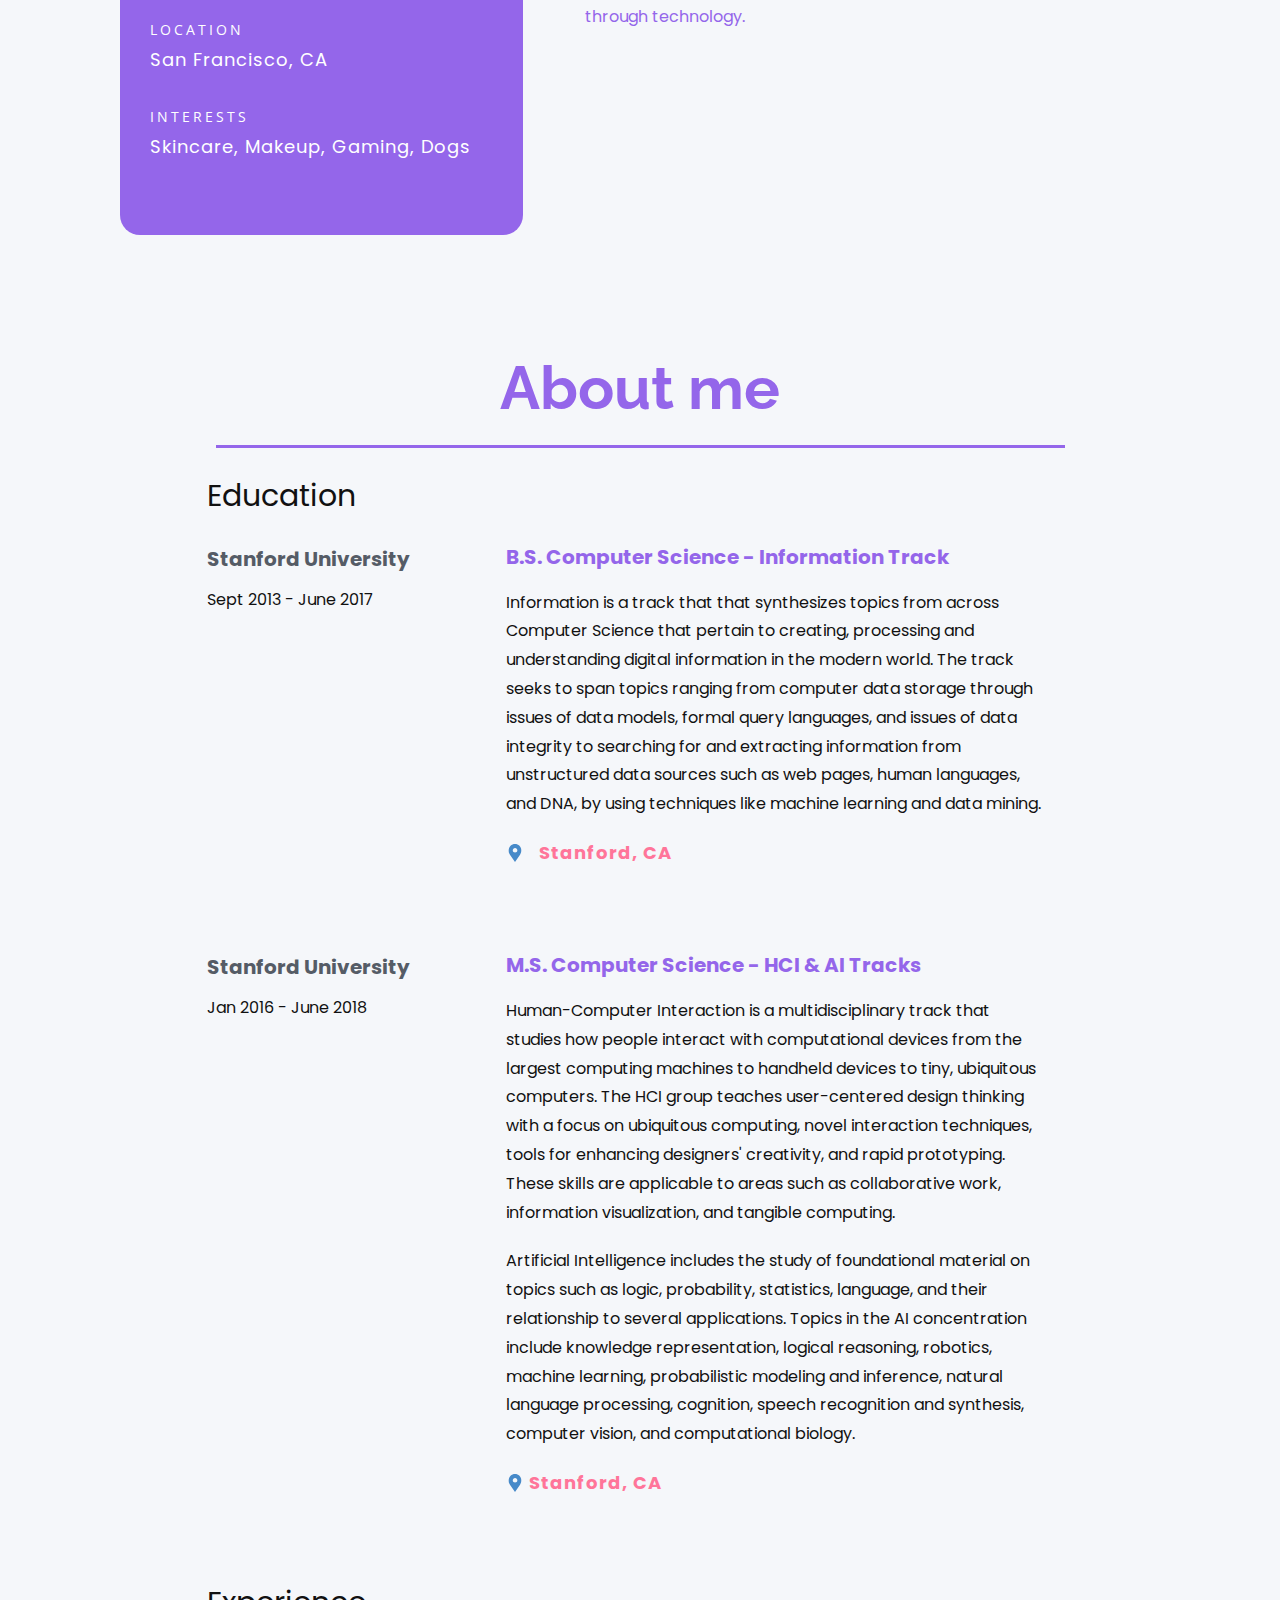
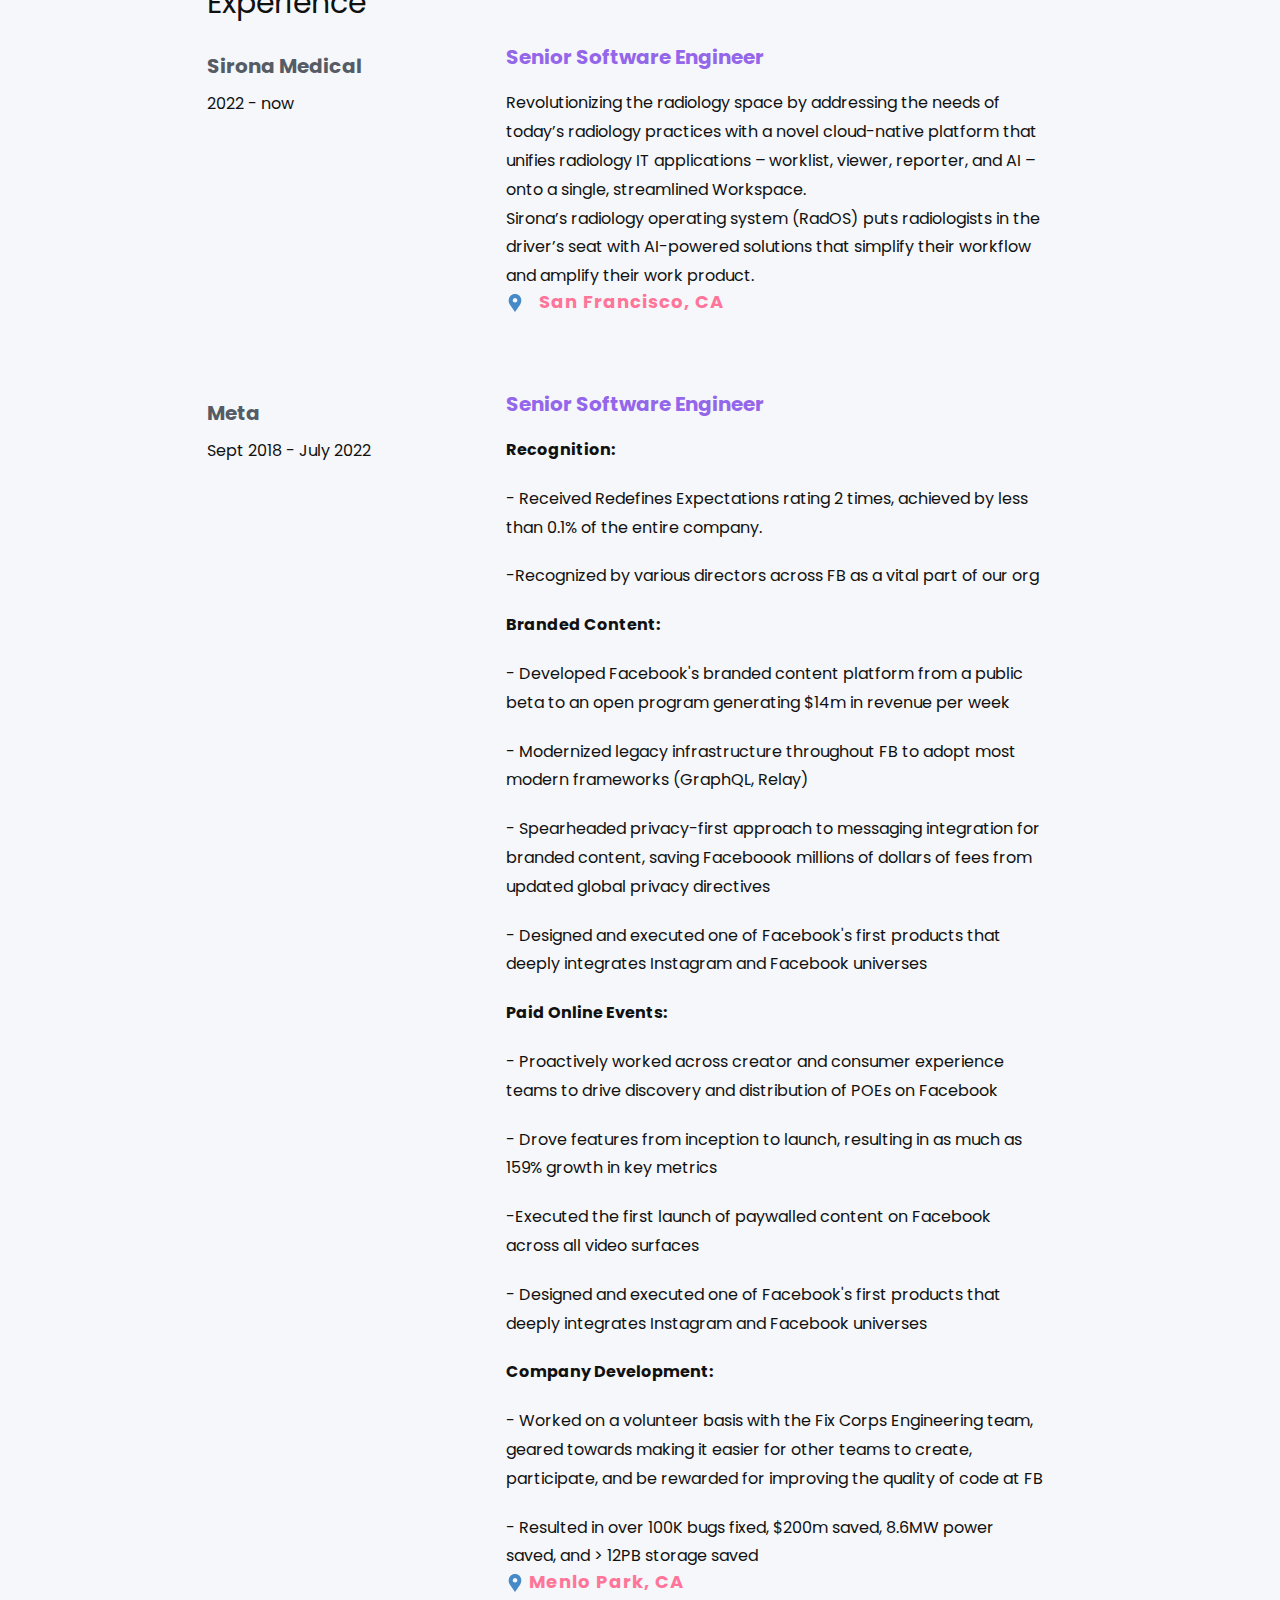
==== commit 59eea300: "New styling" ====
--- a/index.html
+++ b/index.html
@@ -1,364 +1,412 @@
-<!-- 
-//////////////////////////////////////////////////////
-
-FREE HTML5 TEMPLATE 
-DESIGNED & DEVELOPED by FREEHTML5.CO
-
-//////////////////////////////////////////////////////
- -->
 <!DOCTYPE html>
-<!--[if lt IE 7]>      <html class="no-js lt-ie9 lt-ie8 lt-ie7"> <![endif]-->
-<!--[if IE 7]>         <html class="no-js lt-ie9 lt-ie8"> <![endif]-->
-<!--[if IE 8]>         <html class="no-js lt-ie9"> <![endif]-->
-<!--[if gt IE 8]><!--> <html class="no-js"> <!--<![endif]-->
-	<head>
-		<meta charset="utf-8">
-		<meta http-equiv="X-UA-Compatible" content="IE=edge">
-		<title>Hi, I'm Kim. </title>
-		<meta name="viewport" content="width=device-width, initial-scale=1">
-		<meta name="description" content="Free HTML5 Template by FREEHTML5.co" />
-  	<meta name="keywords" content="freebie, template, bootstrap, html5, css3, mobile first, responsive" />
-  	<meta name="author" content="FREEHTML5.co" />
-
-  	<!-- Facebook & Twitter -->
-	<meta property="og:title" content=""/>
-	<meta property="og:image" content=""/>
-	<meta property="og:url" content=""/>
-	<meta property="og:site_name" content=""/>
-	<meta property="og:description" content=""/>
-	<meta name="twitter:title" content="" />
-	<meta name="twitter:image" content="" />
-	<meta name="twitter:url" content="" />
-	<meta name="twitter:card" content="" />
-
-    <!-- Place favicon.ico and apple-touch-icon.png in the root directory -->
-    <link rel="shortcut icon" href="favicon.ico">
-
-    <!-- Google Webfont -->
-		<link href='http://fonts.googleapis.com/css?family=Lato:300,400,700' rel='stylesheet' type='text/css'>
-		
-		<!-- Bootstrap & Style -->
-		<link rel="stylesheet" href="css/bootstrap.min.css">
-		<link rel="stylesheet" href="css/owl.carousel.min.css">
-		<link rel="stylesheet" href="css/owl.theme.default.min.css">
-		<link rel="stylesheet" href="css/magnific-popup.css">
-		<link rel="stylesheet" href="css/style.css">
-		
-		<!-- Iconfonts -->
-		<link rel="stylesheet" href="css/themify-icons.css">
-		
-		
-		<!--[if lt IE 9]>
-		<script src="https://oss.maxcdn.com/libs/html5shiv/3.7.0/html5shiv.js"></script>
-		<script src="https://oss.maxcdn.com/libs/respond.js/1.4.2/respond.min.js"></script>
-		<![endif]-->
-
-	</head>
-	<body id="outer-page">
-		<div id="top"></div>
-		<div id="fh5co-page">
-			
-			<nav role="navigation" id="fh5co-nav-slide">
-				<div class="container">
-					<div class="fh5co-nav-inner">
-						<ul>
-							<li class="active"><a href="index.html">Home</a></li>
-							<li><a href="#about">About Me</a></li>
-							<li><a href="#projects">Projects</a></li>
-							<li><a href="#skills">Skills</a></li>
-						</ul>
-					</div>
-				</div>
-			</nav>
-		
-			<header id="fh5co-header" role="banner">
-				<div class="container">	
-					
-					<a href="index.html" id="fh5co-header-logo"></a>
-					<a href="#" class="fh5co-header-bars js-nav-toggle"><span>Menu</span> <i class="ti-menu"></i></a>					
-
-					<h1 class="fh5co-header-intro" style="text-align: left;">Hi <br> My name is Kimberly Wijaya. <br> I like to <b> build software</b>.<br> Let me tell you about it.</h1>
-				</div>
-			</header>	
-			<!-- /fh5co-header -->
-			
-			
-
-			<main id="fh5co-main" role="main">
-				<div id="about" class="container pb-lg">
-					
-					<div class="row">
-						<div class="col-md-12">
-							<div class="fh5co-heading text-center">
-								<h2 class="fh5co-heading-title">About me <span class="border"></span></h2>
-								<img src="favicon.ico" style="border-radius: 50%; width: 20%; height: 20%;">
-							</div>
-						</div>
-						<div class="col-md-4">
-							<div class="fh5co-main-service">
-								<!-- 
-								“Block-level” links in HTML5
-								http://html5doctor.com/block-level-links-in-html-5/
-								 -->
-								<a class="fh5co-block-links text-center">
-									<div class="icon-circle">
-										<i class="ti-ruler-pencil"></i>
-									</div>
-									<h2>Education</h2>
-									<p>I am a senior pursuing a Bachelor of Science and a Master of Science in Computer Science at <span class="emphasize"> Stanford University </span>. During my undergraduate career, I focused on <span style="font-weight: 500"> Information Management and Analytics</span> and in my graduate career, I have a primary focus in <span style="font-weight: 500"> Mobile and Internet Computing</span> and a secondary depth in <span style="font-weight: 500"> Human-Computer Interaction </span>. </p>
-									<p class="p-link" onclick="window.open('KimberlyWijayaResume.pdf', '_blank')"><span class="learn-more">View Resume</span></p>
-								</a>
-							</div>		
-						</div>
-						<div class="col-md-4">
-
-							<div class="fh5co-main-service">
-								<a class="fh5co-block-links text-center">
-									<div class="icon-circle">
-										<i class="ti-briefcase"></i>
-									</div>
-									<h2>Work Experience</h2>
-									<p>I have worked as a <br> 
-										<span style="font-weight: 500"> Software Engineering Intern </span> at <span style="font-weight: 500">Microsoft </span>
-										 <br><span style="font-weight: 500"> Section Leader </span> for an introductory Computer Science class at<span style="font-weight: 500"> Stanford University</span> <br> 
-										 <span style="font-weight: 500"> Web Developer and Designer </span> for <span style="font-weight: 500">Pulse Magazine</span> <br>
-										 <span style="font-weight: 500"> Software Engineering Intern </span> for <span style="font-weight: 500"> Stanford University's School of Medicine</span> <br>
-										  and am an upcoming <span style="font-weight: 500"> Software Engineering Intern </span> at <span style="font-weight: 500"> Facebook </span></p> 
-									<p class="p-link" onclick="window.open('https://www.linkedin.com/in/kimberly-wijaya-0454a486/', '_blank')"><span class="learn-more">View my LinkedIn</span></p>
-								</a>
-							</div>	
-
-						</div>
-						<div class="col-md-4">
-
-							<div class="fh5co-main-service">
-								<a class="fh5co-block-links text-center">
-									<div class="icon-circle">
-										<i class="ti-heart"></i>
-									</div>
-									<h2>Interests and Goals</h2>
-									<p>I am particularly interested in <span style="font-weight: 500"> web development </span> and <span style="font-weight: 500"> full stack development </span>. I've focused a lot on <span style="font-weight: 500"> Natural Language Processing </span> and <span style="font-weight: 500"> Information Retrieval </span>, but am currently exploring <span style="font-weight: 500"> Artificial Intelligence</span>. I'm a perfectionist to my core and love spending time making sure that the projects I work on reflect the best of my abilities. This motivates me to work on every layer of a project: from the <span style="font-weight: 500"> database infrastructure </span> to the <span style="font-weight: 500"> UI/UX design </span>.</p>
-									<p class="p-link" onclick="window.open('https://www.github.com/kcwijaya', '_blank')"><span class="learn-more">View my GitHub</span></p>
-								</a>
-							</div>		
-
-						</div>
-
-					</div>
-					<!-- END .row -->
-				</div>
-
-				<div class="container" id="projects">
-					<div class="row">
-						<div class="col-md-12">
-							<div id="fh5co-projects">
-								<div class="fh5co-heading text-center">
-									<h2 class="fh5co-heading-title">My Projects <span class="border"></span></h2>
-									<!-- <h3 class="fh5co-heading-intro">Design is the creation of a plan or convention for the construction of an object or a system as in architectural blueprints, engineering drawings, business processes, circuit diagrams and sewing patterns.</h3> -->
-								</div>
-							</div>
-						</div>
-					</div>
-					<!-- END .row -->
-				</div>
-				
-				<div id="projects" class="fh5co-projects-wrap">
-					<div class="effects">
-						<div class="owl-carousel">
-
-						<div class="item">
-								<div class="hover-img">
-									<figure>
-										<img src="images/flu.jpg" alt="Conquering the Cold">
-									</figure>
-									<div class="fh5co-projects-overlay">
-										<h3 class="from-top">Conquering the Cold <span class="category">Python project that incorporates data from Google, Twitter, CDC, and NCDC into an ARIMAX Time Series to predict future flu outbreaks. Click for poster. </span></h3>
-										<div class="fh5co-projects-action from-bottom">
-											<br><br><br><br>
-											<a href="images/fluposter.jpg" class="goto-preview image-popup"><i class="ti-zoom-in"></i></a>
-										</div>
-									</div>
-								</div>
-
-								<div class="hover-img">
-									<figure>
-										<img src="images/msoft2.jpg" alt="Localization Portal">
-									</figure>
-									<div class="fh5co-projects-overlay">
-										<h3 class="from-top">Localization Portal <span class="category">Node.js web application that serves as a centralized destination for translation memory management, software localization, and content localization. Incorporates a C# REST API cloud-based service to assist in database management and transactioning.  </span></h3>
-
-									</div>
-								</div>
-								
-
-							</div>
-							<div class="item">
-
-								<div class="hover-img">
-									<figure>
-										<img src="images/quiz.jpg" alt="Quiz Website">
-									</figure>
-									<div class="fh5co-projects-overlay">
-										<h3 class="from-top">Quiz Website <span class="category">Java web application based by a MySQL database to create a website for users to create accounts, track progress, and take/create quizzes. </span></h3>
-										<div class="fh5co-projects-action from-bottom">
-											<a href="https://github.com/pballmer/QuizWebsite" target="_blank" class="goto-details"><i class="ti-share"></i></a>
-										</div>
-									</div>
-								</div>
-								<div class="hover-img">
-									<figure>
-										<img src="images/msoft1.jpg" alt="Unified UI-UA Localization Service">
-									</figure>
-									<div class="fh5co-projects-overlay">
-										<h3 class="from-top">Unified UI-UA Localization Service <span class="category">Web Application with .NET infrastructure that merges two existing systems that manage software and content localization projects, respectively. Allows users to have a single, centralized portal to handle both projects. </span></h3>
-									</div>
-								</div>
-
-							</div>
-							<div class="item">
-								
-								<div class="hover-img">
-									<figure>
-										<img src="images/chatbot.jpg" alt="Movie Chatbot">
-									</figure>
-									<div class="fh5co-projects-overlay">
-										<h3 class="from-top">Movie Chatbot <span class="category">Python chatbot that predicts movie preferences using NLP, Naive Bayes, sentiment analysis, and user-user collaborative filtering. </span></h3>
-										<div class="fh5co-projects-action from-bottom">
-											<a href="images/chatbot-sc.png" class="goto-preview image-popup"><i class="ti-zoom-in"></i></a>
-										</div>
-									</div>
-								</div>
-								<div class="hover-img">
-									<figure>
-										<img src="images/dive.jpg" alt="DiVE (Data in Virtual Environments)">
-									</figure>
-									<div class="fh5co-projects-overlay">
-										<h3 class="from-top">DiVE (Data in Virtual Environments)<span class="category">Unreal Engine C++ project for the HTC Vive. Allows users to visualize and manipulate hyper dimensional data in virtual reality. Click for poster. <br><br><br></span></h3>
-										<div class="fh5co-projects-action from-bottom">
-											<a href="images/dive-p.jpg" class="goto-preview image-popup"><i class="ti-zoom-in"></i></a>
-
-										</div>
-									</div>
-								</div>
-
-							</div>
-							<div class="item">
-								
-								
-								<div class="hover-img">
-									<figure>
-										<img src="images/redcap.jpg" alt="Project Title here">
-									</figure>
-									<div class="fh5co-projects-overlay">
-										<h3 class="from-top">Childhood Anxiety Algorithms<span class="category">Worked with Stanford's School of Medicine's Psychiatry Division to migrate a flexible assessment battery of parent and child quesitonnaires to a web application, connecting REDCap to a PHP system to produce clinically relevant symptom scores in real time.  </span></h3>
-									</div>
-								</div>
-
-								<div class="hover-img">
-									<figure>
-										<img src="images/haven.jpg" alt="Project Title here">
-									</figure>
-									<div class="fh5co-projects-overlay">
-										<h3 class="from-top">Haven<span class="category">A soon to be launched mobile application geared towards coordinating efforts to help communities recover after emergencies and natural disasters. </span></h3>
-										<div class="fh5co-projects-action from-bottom">
-											<a href="https://teamhaven.herokuapp.com" target="_blank" class="goto-details"><i class="ti-share"></i></a>
-										</div>
-									</div>
-								</div>
-							</div>
-
-						</div>
-					</div>
-				</div>
-
-				<section class="fh5co-section" id="fh5co-workwithus">
-					<div class="container">
-						<div class="fh5co-workwithus-intro">
-								<h2>Do you want to learn more? Ask me!</h2>
-								<h3 class="has-btn-after"></h3>
-								<p><a href="mailto:kcwijaya@stanford.edu" class="btn btn-primary btn-lg btn-uppercase btn-effect">Get in touch <i class="ti-angle-right"></i></a></p>
-						</div>
-					</div>
-				</section>
-
-				<div class="container" id="fh5co-journal">
-					<div id ="skills"  class="row">
-						<div class="col-md-12">
-							<div class="fh5co-heading text-center">
-									<h2 class="fh5co-heading-title">My Skills <span class="border"></span></h2>
-									<h3 class="fh5co-heading-intro">I've had the privilege of living all around the world, and through these experiences, combined with those I've had during my time at Stanford and my various internships, I have learned the following skills. </h3>
-								</div>
-						</div>
-					</div>
-					
-				</div>
-				<section class="fh5co-section" id="fh5co-testimonial">
-					<div class="container">
-						<div class="owl-carousel-fullwidth">
-							<div class="item">
-								<h3> Programming Languages </h3>
-								<p class="text-left quote">
-									<span style="font-weight: 400"> Java: </span><i class="ti-thumb-up"></i><i class="ti-thumb-up"></i> <i class="ti-thumb-up"></i> <i class="ti-thumb-up"></i> <i class="ti-thumb-up"></i>   <br>
-									<span style="font-weight: 400"> C#: </span><i class="ti-thumb-up"></i><i class="ti-thumb-up"></i> <i class="ti-thumb-up"></i> <i class="ti-thumb-up"></i> <br>
-									<span style="font-weight: 400"> Python: </span><i class="ti-thumb-up"></i><i class="ti-thumb-up"></i> <i class="ti-thumb-up"></i> <i class="ti-thumb-up"></i><br>
-									<span style="font-weight: 400"> Javascript: </span><i class="ti-thumb-up"></i><i class="ti-thumb-up"></i> <i class="ti-thumb-up"></i>  <br>
-									<span style="font-weight: 400"> C++: </span><i class="ti-thumb-up"></i><i class="ti-thumb-up"></i> <i class="ti-thumb-up"></i> <br>
-									<span style="font-weight: 400"> Web: </span><i class="ti-thumb-up"></i><i class="ti-thumb-up"></i> <i class="ti-thumb-up"></i>  <i class="ti-thumb-up"></i> <br>
-									<span style="font-weight: 400"> C: </span><i class="ti-thumb-up"></i><i class="ti-thumb-up"></i> </p>
-
-							</div>
-							<div class="item">
-								<p class="text-center quote"><h3>  Languages </h3>
-								<p class="text-left quote">
-									<span style="font-weight: 400"> English: </span><i class="ti-thumb-up"></i><i class="ti-thumb-up"></i> <i class="ti-thumb-up"></i> <i class="ti-thumb-up"></i> <i class="ti-thumb-up"></i>  <br>
-									<span style="font-weight: 400"> Bahasa Indonesian: </span><i class="ti-thumb-up"></i><i class="ti-thumb-up"></i> <i class="ti-thumb-up"></i>  <br>
-									<span style="font-weight: 400"> French: </span><i class="ti-thumb-up"></i><i class="ti-thumb-up"></i> <br>
-							</div>
-							<div class="item">
-								<p class="text-center quote"><h3>  Software </h3>
-								<p class="text-left quote">
-									<span style="font-weight: 400"> Microsoft Suite: </span><i class="ti-thumb-up"></i><i class="ti-thumb-up"></i> <i class="ti-thumb-up"></i> <i class="ti-thumb-up"></i> <i class="ti-thumb-up"></i> <br>
-									<span style="font-weight: 400"> Git/Mercurial: </span><i class="ti-thumb-up"></i><i class="ti-thumb-up"></i> <i class="ti-thumb-up"></i>  <i class="ti-thumb-up"></i><br>
-									<span style="font-weight: 400"> Adobe Suite: </span><i class="ti-thumb-up"></i><i class="ti-thumb-up"></i> <i class="ti-thumb-up"></i><i class="ti-thumb-up"></i><br> 
-							</div>
-						</div>
-					</div>
-				</section>
-
-			</main>
-
-			<footer id="fh5co-footer" role="contentinfo">
-
-				
-				<div class="container text-center fh5co-social-container">
-					<ul class="fh5co-social">
-						<li><a href="https://www.facebook.com/kim.wijaya" target="_blank"><i class="ti-facebook"></i> Facebook</a></li>
-						<li><a href="https://www.twitter.com/kswizzled" target="_blank"><i class="ti-twitter-alt"></i> Twitter</a></li>
-						<li><a href="https://www.github.com/kcwijaya" target="_blank"><i class="ti-github"></i> GitHub</a></li>
-						<li><a href="https://www.linkedin.com/in/kimberly-wijaya-0454a486/" target="_blank"><i class="ti-linkedin"></i> LinkedIn</a></li>
-						<li><a href="https://www.instagram.com/kswizzled" target="_blank"><i class="ti-instagram"></i> Instagram</a></li>
-						<li><a href="mailto:kcwijaya@stanford.edu"><i class="ti-email"></i> Email me</a></li>
-					</ul>
-				</div>
-				
-				<div id="fh5co-copyright">
-					<div class="container">
-						<p class="text-center"><small>&copy; Copyright 2017 Kimberly Wijaya. All Rights Reserved. <br>	Designed by <a href="http://freehtml5.co/" target="_blank">FREEHTML5.co</a> Images by <a href="http://unsplash.com/" target="_blank">Unsplash</a></small></p>
-						<p class="text-center">
-							<a href="#top" class="smoothscroll back-to-top"><i class="ti-angle-double-up"></i><span>Top</span></a>
-						</p>
-					</div>
-				</div>
-			</footer>
-
-		</div>
-
-		<script src="js/jquery-1.10.2.min.js"></script>
-		<script src="js/jquery.easing.1.3.js"></script>
-		<script src="js/bootstrap.js"></script>
-		<script src="js/modernizr-2.6.2.min.js"></script>
-		<script src="js/owl.carousel.min.js"></script>
-		<script src="js/jquery.magnific-popup.min.js"></script>
-		<script src="js/custom.js"></script>
-	</body>
-</html>
+<html style="font-size: 16px;" lang="en">
+
+<head>
+  <meta name="viewport" content="width=device-width, initial-scale=1.0">
+  <meta charset="utf-8">
+  <meta name="keywords" content="Hello
+I'm Kimberly Wijaya">
+  <meta name="description" content="">
+  <title>Hi, I'm Kim</title>
+  <link rel="stylesheet" href="index.css" media="screen">
+  <link rel="stylesheet" href="styles.css" media="screen">
+  <script class="u-script" type="text/javascript" src="jquery-1.9.1.min.js" defer=""></script>
+  <script class="u-script" type="text/javascript" src="script.js"  defer=""></script>
+    <link id="u-theme-google-font" rel="stylesheet" href="https://fonts.googleapis.com/css?family=Raleway:100,100i,200,200i,300,300i,400,400i,500,500i,600,600i,700,700i,800,800i,900,900i|Poppins:100,100i,200,200i,300,300i,400,400i,500,500i,600,600i,700,700i,800,800i,900,900i">
+    <link id="u-page-google-font" rel="stylesheet" href="https://fonts.googleapis.com/css?family=Raleway:100,100i,200,200i,300,300i,400,400i,500,500i,600,600i,700,700i,800,800i,900,900i|Open+Sans:300,300i,400,400i,500,500i,600,600i,700,700i,800,800i|Montserrat:100,100i,200,200i,300,300i,400,400i,500,500i,600,600i,700,700i,800,800i,900,900i|Raleway:100,100i,200,200i,300,300i,400,400i,500,500i,600,600i,700,700i,800,800i,900,900i|PT+Sans:400,400i,700,700i|Oswald:200,300,400,500,600,700|Poppins:100,100i,200,200i,300,300i,400,400i,500,500i,600,600i,700,700i,800,800i,900,900i">
+    <script type="application/ld+json">{
+		"@context": "http://schema.org",
+		"@type": "Organization",
+		"name": "",
+		"logo": "images/coffee.jpg"
+}</script>
+  <meta name="theme-color" content="#9466ea">
+  <meta property="og:title" content="Hi, I'm Kim">
+  <meta property="og:type" content="website">
+</head>
+
+<body data-home-page="https://www.kimberlywijaya.com"
+  data-home-page-title="Hi, I'm Kim" class="u-body u-xl-mode" data-lang="en">
+  <section class="u-clearfix u-palette-5-light-3 u-section-1" id="carousel_6174">
+    <div class="u-clearfix u-sheet u-valign-middle u-sheet-1">
+      <img class="u-expanded-width-sm u-expanded-width-xs u-image u-image-round u-radius-20 u-image-1"
+        src="images/cvcv-min.jpg" alt="" data-image-width="800" data-image-height="976">
+      <div class="u-container-style u-expanded-width-sm u-expanded-width-xs u-group u-group-1">
+        <div class="u-container-layout u-valign-middle-lg u-valign-top-xs u-container-layout-1">
+          <h2 class="u-align-left u-custom-font u-font-raleway u-text u-text-palette-1-base u-text-1">Hi, I'm <br>
+            Kimberly Wijaya
+          </h2>
+          <p class="u-align-left u-custom-font u-text u-text-2"> Software developer, UI/UX enthusiast, and (almost
+            always) the most excited person in the room.
+          </p>
+          <a href="images/resume.pdf" target="_blank" download
+            class="u-active-palette-1-base u-btn u-btn-round u-button-style u-hover-palette-1-base u-palette-2-base u-radius-8 u-text-active-white u-text-body-alt-color u-text-hover-white u-btn-2">Download
+            Resume&nbsp;&nbsp;<span class="u-icon u-icon-1"><svg class="u-svg-content" viewBox="0 0 512 512" x="0px"
+                y="0px" style="width: 1em; height: 1em;">
+                <g>
+                  <g>
+                    <path
+                      d="M382.56,233.376C379.968,227.648,374.272,224,368,224h-64V16c0-8.832-7.168-16-16-16h-64c-8.832,0-16,7.168-16,16v208h-64    c-6.272,0-11.968,3.68-14.56,9.376c-2.624,5.728-1.6,12.416,2.528,17.152l112,128c3.04,3.488,7.424,5.472,12.032,5.472    c4.608,0,8.992-2.016,12.032-5.472l112-128C384.192,245.824,385.152,239.104,382.56,233.376z">
+                    </path>
+                  </g>
+                </g>
+                <g>
+                  <g>
+                    <path d="M432,352v96H80v-96H16v128c0,17.696,14.336,32,32,32h416c17.696,0,32-14.304,32-32V352H432z">
+                    </path>
+                  </g>
+                </g>
+              </svg><img></span>
+          </a>
+        </div>
+      </div>
+    </div>
+  </section>
+  <section class="u-align-center u-clearfix u-palette-5-light-3 u-section-2" id="sec-f08b">
+    <div class="u-clearfix u-sheet u-valign-middle-sm u-valign-middle-xs u-sheet-1">
+      <div
+        class="u-container-style u-expanded-width-sm u-expanded-width-xs u-group u-palette-1-base u-radius-20 u-shape-round u-group-1">
+        <div class="u-container-layout u-valign-middle u-container-layout-1">
+          <h6 class="u-custom-font u-font-open-sans u-text u-text-1">name</h6>
+          <p class="u-custom-font u-text u-text-2">Kimberly Wijaya</p>
+          <h6 class="u-custom-font u-font-open-sans u-text u-text-5">Hometown</h6>
+          <p class="u-custom-font u-text u-text-6">Surabaya, Indonesia</p>
+          <h6 class="u-custom-font u-font-open-sans u-text u-text-5">Education</h6>
+          <p class="u-custom-font u-text u-text-6">Stanford University</p>
+          <h6 class="u-custom-font u-font-open-sans u-text u-text-5">Degrees</h6>
+          <p class="u-custom-font u-text u-text-6">B.S. and M.S. Computer Science</p>
+          <h6 class="u-custom-font u-font-open-sans u-text u-text-12">Current Employer</h6>
+          <p class="u-custom-font u-text u-text-13">Sirona Medical</p>
+          <h6 class="u-custom-font u-font-open-sans u-text u-text-5">Role</h6>
+          <p class="u-custom-font u-text u-text-6">Senior Software Engineer</p>
+          <h6 class="u-custom-font u-font-open-sans u-text u-text-7">Email</h6>
+          <a href="mailto:kimcwijaya@gmail.com"
+            class="u-border-1 u-border-active-palette-2-base u-border-hover-palette-2-base u-btn u-button-style u-none u-text-active-palette-2-base u-text-body-alt-color u-text-hover-palette-2-base u-btn-1">kimcwijaya
+            at gmail dot com</a>
+          <h6 class="u-custom-font u-font-open-sans u-text u-text-10">Location</h6>
+          <p class="u-custom-font u-text u-text-11">San Francisco, CA</p>
+          <h6 class="u-custom-font u-font-open-sans u-text u-text-12">Interests</h6>
+          <p class="u-custom-font u-text u-text-13">Skincare, Makeup, Gaming, Dogs</p>
+        </div>
+      </div>
+      <div class="u-expanded-width-sm u-expanded-width-xs u-list u-list-1">
+      </div>
+      <div class="u-container-style u-expanded-width-sm u-expanded-width-xs u-group u-group-2">
+        <div class="u-container-layout u-container-layout-6">
+          <h2 class="u-align-left u-custom-font u-font-open-sans u-text u-text-palette-1-base u-text-23">My passion lies
+            in bridging the gap between developing and developed nations through technology.</h2>
+          <p class="u-align-left u-custom-font u-text u-text-palette-1-base u-text-24">I was born in Surabaya, Indonesia
+            but was raised by parents from different backgrounds
+            with college degrees from the United States. As a result, I was constantly confronted with the disparity in
+            healthcare, resources, and
+            technology between developing and developed nations - which in turn led to a profound passion for bridging
+            this inequality. <br /><br />
+            I received my B.S. and M.S. in Computer Science at Stanford University with a concentration in
+            Human-Computer Interaction and Artificial Intelligence.
+            At Meta, I worked exclusively on the Creator Monetization team, bringing sweeping changes to several product
+            teams ranging from Branded Content to Fan Subscriptions
+            to build accessible economic opportunities for any person with access to the internet, regardless of
+            background or location.
+            Now, I’m happy to be working at Sirona Medical to focus on my true passion: bridging the healthcare gap
+            through technology. </p>
+        </div>
+      </div>
+    </div>
+  </section>
+  <section
+    class="u-align-center-lg u-align-center-md u-align-center-xl u-align-left-sm u-align-left-xs u-clearfix u-palette-5-light-3 u-section-3"
+    id="carousel_c0dc">
+    <div class="u-clearfix u-sheet u-valign-middle u-sheet-1">
+      <h1 class="u-text u-text-palette-1-base u-text-1">About me</h1>
+
+      <div class="u-border-3 u-border-palette-1-base u-line u-line-horizontal u-line-1"></div>
+      <h3 class="u-align-left-lg u-align-left-md u-align-left-xl u-custom-font u-text u-text-font u-text-3">Education
+      </h3>
+      <div class="u-list u-list-1">
+        <div class="u-repeater u-repeater-1">
+          <div class="u-align-left u-container-style u-list-item u-repeater-item">
+            <div class="u-container-layout u-similar-container u-container-layout-1">
+              <h5 class="u-custom-font u-text u-text-default u-text-font u-text-palette-5-dark-2 u-text-4">Stanford
+                University</h5>
+              <p class="u-text u-text-5">Sept 2013 - June 2017</p>
+              <div class="u-container-style u-group u-shape-rectangle u-group-1">
+                <div class="u-container-layout u-valign-top u-container-layout-2">
+                  <h5 class="u-custom-font u-text u-text-font u-text-palette-1-base u-text-6">B.S. Computer Science -
+                    Information Track
+                  </h5>
+                  <p class="u-text u-text-7">
+                    Information is a track that that synthesizes topics from across Computer Science that pertain to
+                    creating, processing
+                    and understanding digital information in the modern world. The track seeks to span topics ranging
+                    from computer
+                    data storage through issues of data models, formal query languages, and issues of data integrity to
+                    searching
+                    for and extracting information from unstructured data sources such as web pages, human languages,
+                    and DNA, by using
+                    techniques like machine learning and data mining.
+                  </p>
+                  <a
+                    class="u-active-none u-btn u-button-style u-hover-none u-none u-text-palette-2-light-1 u-btn-1"><span
+                      class="u-icon u-icon-1"><svg class="u-svg-content" viewBox="0 0 54.757 54.757" x="0px" y="0px"
+                        style="width: 1em; height: 1em;">
+                        <path d="M40.94,5.617C37.318,1.995,32.502,0,27.38,0c-5.123,0-9.938,1.995-13.56,5.617c-6.703,6.702-7.536,19.312-1.804,26.952
+	L27.38,54.757L42.721,32.6C48.476,24.929,47.643,12.319,40.94,5.617z M27.557,26c-3.859,0-7-3.141-7-7s3.141-7,7-7s7,3.141,7,7
+	S31.416,26,27.557,26z"></path>
+                      </svg><img></span> &nbsp; Stanford, CA
+                  </a>
+                </div>
+              </div>
+            </div>
+          </div>
+          <div class="u-align-left u-container-style u-list-item u-repeater-item">
+            <div class="u-container-layout u-similar-container u-container-layout-3">
+              <h5 class="u-custom-font u-text u-text-default u-text-font u-text-palette-5-dark-2 u-text-8">Stanford
+                University</h5>
+              <p class="u-text u-text-9">Jan 2016 - June 2018</p>
+              <div class="u-container-style u-group u-shape-rectangle u-group-2">
+                <div class="u-container-layout u-valign-top u-container-layout-4">
+                  <h5 class="u-custom-font u-text u-text-font u-text-palette-1-base u-text-10">M.S. Computer
+                    Science - HCI & AI Tracks </h5>
+                  <p class="u-text u-text-11"> Human-Computer Interaction is a multidisciplinary track that studies how
+                    people interact with computational devices from the largest computing machines to handheld devices
+                    to tiny, ubiquitous computers. The HCI group teaches user-centered design thinking with a focus on
+                    ubiquitous computing, novel interaction techniques, tools for enhancing designers' creativity, and
+                    rapid prototyping. These skills are applicable to areas such as collaborative work, information
+                    visualization, and tangible computing.
+
+                  </p>
+                  <p class="u-text u-text-11">Artificial Intelligence includes the study of foundational material on
+                    topics such as logic, probability, statistics, language, and their relationship to several
+                    applications. Topics in the AI concentration include knowledge representation, logical reasoning,
+                    robotics, machine learning, probabilistic modeling and inference, natural language processing,
+                    cognition, speech recognition and synthesis, computer vision, and computational biology.
+
+                  </p>
+                  <a 
+                    class="u-active-none u-btn u-button-style u-hover-none u-none u-text-palette-2-light-1 u-btn-2"><span
+                      class="u-icon u-icon-2"><svg class="u-svg-content" viewBox="0 0 54.757 54.757" x="0px" y="0px"
+                        style="width: 1em; height: 1em;">
+                        <path d="M40.94,5.617C37.318,1.995,32.502,0,27.38,0c-5.123,0-9.938,1.995-13.56,5.617c-6.703,6.702-7.536,19.312-1.804,26.952
+	L27.38,54.757L42.721,32.6C48.476,24.929,47.643,12.319,40.94,5.617z M27.557,26c-3.859,0-7-3.141-7-7s3.141-7,7-7s7,3.141,7,7
+	S31.416,26,27.557,26z"></path>
+                      </svg><img></span> Stanford, CA
+                  </a>
+                </div>
+              </div>
+            </div>
+          </div>
+        </div>
+      </div>
+      <h3 class="u-align-left-lg u-align-left-md u-align-left-xl u-custom-font u-text u-text-font u-text-3">Experience
+        <div class="u-list u-list-1">
+          <div class="u-repeater u-repeater-1">
+            <div class="u-align-left u-container-style u-list-item u-repeater-item">
+              <div class="u-container-layout u-similar-container u-container-layout-1">
+                <h5 class="u-custom-font u-text u-text-default u-text-font u-text-palette-5-dark-2 u-text-4">Sirona
+                  Medical</h5>
+                <p class="u-text u-text-5">2022 - now </p>
+                <div class="u-container-style u-group u-shape-rectangle u-group-1">
+                  <div class="u-container-layout u-valign-top u-container-layout-2">
+                    <h5 class="u-custom-font u-text u-text-font u-text-palette-1-base u-text-6">Senior Software Engineer
+                    </h5>
+                    <p class="u-text u-text-7">
+                      Revolutionizing the radiology space by addressing the needs of today’s radiology practices with a
+                      novel cloud-native platform that unifies radiology IT applications – worklist, viewer, reporter,
+                      and AI – onto a single, streamlined Workspace. <br />
+
+                      Sirona’s radiology operating system (RadOS) puts radiologists in the driver’s seat with AI-powered
+                      solutions that simplify their workflow and amplify their work product.
+                    </p>
+                    <a 
+                      class="u-active-none u-btn u-button-style u-hover-none u-none u-text-palette-2-light-1 u-btn-1"><span
+                        class="u-icon u-icon-1"><svg class="u-svg-content" viewBox="0 0 54.757 54.757" x="0px" y="0px"
+                          style="width: 1em; height: 1em;">
+                          <path d="M40.94,5.617C37.318,1.995,32.502,0,27.38,0c-5.123,0-9.938,1.995-13.56,5.617c-6.703,6.702-7.536,19.312-1.804,26.952
+      L27.38,54.757L42.721,32.6C48.476,24.929,47.643,12.319,40.94,5.617z M27.557,26c-3.859,0-7-3.141-7-7s3.141-7,7-7s7,3.141,7,7
+      S31.416,26,27.557,26z"></path>
+                        </svg><img></span> &nbsp; San Francisco, CA
+                    </a>
+                  </div>
+                </div>
+              </div>
+            </div>
+            <div class="u-align-left u-container-style u-list-item u-repeater-item">
+              <div class="u-container-layout u-similar-container u-container-layout-3">
+                <h5 class="u-custom-font u-text u-text-default u-text-font u-text-palette-5-dark-2 u-text-8">Meta</h5>
+                <p class="u-text u-text-9">Sept 2018 - July 2022</p>
+                <div class="u-container-style u-group u-shape-rectangle u-group-2">
+                  <div class="u-container-layout u-valign-top u-container-layout-4">
+                    <h5 class="u-custom-font u-text u-text-font u-text-palette-1-base u-text-10"> Senior Software
+                      Engineer </h5>
+                    <p class="u-text u-text-11">
+                      <b>Recognition:</b>
+                    </p>
+                    <p class="u-text u-text-11"> - Received Redefines Expectations rating 2 times, achieved by less than
+                      0.1% of the entire company.</p>
+                    <p class="u-text u-text-11"> -Recognized by various directors across FB as a vital part of our org
+                    </p>
+
+                    <p class="u-text u-text-11">
+                      <b> Branded Content:</b>
+                    </p>
+                    <p class="u-text u-text-11"> - Developed Facebook's branded content platform from a public beta to
+                      an open program generating
+                      $14m in revenue per week</p>
+                    <p class="u-text u-text-11"> - Modernized legacy infrastructure throughout FB to adopt most modern
+                      frameworks (GraphQL, Relay)
+                    </p>
+                    <p class="u-text u-text-11"> - Spearheaded privacy-first approach to messaging integration for
+                      branded content, saving Faceboook
+                      millions of dollars of fees from updated global privacy directives
+                    </p>
+                    <p class="u-text u-text-11"> - Designed and executed one of Facebook's first products that deeply
+                      integrates Instagram and
+                      Facebook universes
+                    </p>
+                    <p class="u-text u-text-11">
+                      <b> Paid Online Events:</b>
+                    </p>
+                    <p class="u-text u-text-11"> - Proactively worked across creator and consumer experience teams to
+                      drive discovery and
+                      distribution of POEs on Facebook</p>
+                    <p class="u-text u-text-11"> - Drove features from inception to launch, resulting in as much as 159%
+                      growth in key metrics
+                    </p>
+                    <p class="u-text u-text-11"> -Executed the first launch of paywalled content on Facebook across all
+                      video surfaces
+                    </p>
+                    <p class="u-text u-text-11"> - Designed and executed one of Facebook's first products that deeply
+                      integrates Instagram and
+                      Facebook universes
+                    </p>
+
+                    <p class="u-text u-text-11">
+                      <b> Company Development:
+                      </b>
+                    </p>
+                    <p class="u-text u-text-11"> - Worked on a volunteer basis with the Fix Corps Engineering team,
+                      geared towards making it easier
+                      for other teams to create, participate, and be rewarded for improving the quality of code at FB
+                    </p>
+                    <p class="u-text u-text-11"> - Resulted in over 100K bugs fixed, $200m saved, 8.6MW power saved, and
+                      > 12PB storage saved
+                    </p>
+                    <a 
+                      class="u-active-none u-btn u-button-style u-hover-none u-none u-text-palette-2-light-1 u-btn-2"><span
+                        class="u-icon u-icon-2"><svg class="u-svg-content" viewBox="0 0 54.757 54.757" x="0px" y="0px"
+                          style="width: 1em; height: 1em;">
+                          <path d="M40.94,5.617C37.318,1.995,32.502,0,27.38,0c-5.123,0-9.938,1.995-13.56,5.617c-6.703,6.702-7.536,19.312-1.804,26.952
+      L27.38,54.757L42.721,32.6C48.476,24.929,47.643,12.319,40.94,5.617z M27.557,26c-3.859,0-7-3.141-7-7s3.141-7,7-7s7,3.141,7,7
+      S31.416,26,27.557,26z"></path>
+                        </svg><img></span> Menlo Park, CA
+                    </a>
+                  </div>
+                </div>
+              </div>
+            </div>
+          </div>
+        </div>
+    </div>
+    </h3>
+  </section>
+<!---
+  <section class="u-align-center u-clearfix u-image u-section-4" id="sec-72eb" data-image-width="1980"
+    data-image-height="1320">
+  </section>
+  <section class="u-clearfix u-palette-5-light-3 u-section-5" id="carousel_04a5">
+    <div class="u-clearfix u-sheet u-valign-middle-md u-valign-middle-sm u-valign-middle-xs u-sheet-1">
+      <div class="u-palette-2-base u-radius-20 u-shape u-shape-round u-shape-1"></div>
+      <div class="u-gallery u-layout-grid u-lightbox u-no-transition u-show-text-on-hover u-gallery-1">
+        <div class="u-gallery-inner u-gallery-inner-1">
+          <div class="u-effect-fade u-gallery-item">
+            <div class="u-back-slide" data-image-width="626" data-image-height="626">
+              <img class="u-back-image u-expanded" src="images/bcm.jpeg">
+            </div>
+            <div class="u-over-slide u-shading u-over-slide-1">
+              <h3 class="u-gallery-heading">asdfasdf</h3>
+              <p class="u-gallery-text">asdfasdf</p>
+            </div>
+          </div>
+          <div class="u-effect-fade u-gallery-item">
+            <div class="u-back-slide" data-image-width="626" data-image-height="469">
+              <img class="u-back-image u-expanded" src="images/POE.jpeg">
+            </div>
+            <div class="u-over-slide u-shading u-over-slide-2">
+              <h3 class="u-gallery-heading">Paid Online Events</h3>
+              <p class="u-gallery-text">asdfasdf</p>
+            </div>
+          </div>
+          <div class="u-effect-fade u-gallery-item">
+            <div class="u-back-slide" data-image-width="626" data-image-height="626">
+              <img class="u-back-image u-expanded"
+                src="images/subs.jpeg">
+            </div>
+            <div class="u-over-slide u-shading u-over-slide-3">
+              <h3 class="u-gallery-heading">asdfasdf</h3>
+              <p class="u-gallery-text">asdfasdf</p>
+            </div>
+          </div>
+          <div class="u-effect-fade u-gallery-item">
+            <div class="u-back-slide" data-image-width="900" data-image-height="900">
+              <img class="u-back-image u-expanded" src="images/incentives.jpeg">
+            </div>
+            <div class="u-over-slide u-shading u-over-slide-4">
+              <h3 class="u-gallery-heading">asdfasdf</h3>
+              <p class="u-gallery-text">asdfasdf</p>
+            </div>
+          </div>
+          <div class="u-effect-fade u-gallery-item">
+            <div class="u-back-slide" data-image-width="626" data-image-height="404">
+              <img class="u-back-image u-expanded" src="images/flu.webp">
+            </div>
+            <div class="u-over-slide u-shading u-over-slide-5">
+              <h3 class="u-gallery-heading">asdfasdf</h3>
+              <p class="u-gallery-text">asdfasdf</p>
+            </div>
+          </div>
+          <div class="u-effect-fade u-gallery-item">
+            <div class="u-back-slide" data-image-width="626" data-image-height="404">
+              <img class="u-back-image u-expanded" src="images/ticket.jpeg">
+            </div>
+            <div class="u-over-slide u-shading u-over-slide-5">
+              <h3 class="u-gallery-heading">asdfasdf</h3>
+              <p class="u-gallery-text">asdfasdf</p>
+            </div>
+          </div>
+          <div class="u-effect-fade u-gallery-item">
+            <div class="u-back-slide" data-image-width="1200" data-image-height="801">
+              <img class="u-back-image u-expanded" src="images/dive.jpeg">
+            </div>
+            <div class="u-over-slide u-shading u-over-slide-6">
+              <h3 class="u-gallery-heading">asdfasdf</h3>
+              <p class="u-gallery-text">asdfasdf</p>
+            </div>
+          </div>
+        <div class="u-effect-fade u-gallery-item">
+          <div class="u-back-slide" data-image-width="1200" data-image-height="801">
+            <img class="u-back-image u-expanded" src="images/haven.jpeg">
+          </div>
+          <div class="u-over-slide u-shading u-over-slide-6">
+            <h3 class="u-gallery-heading">asdfasdf</h3>
+            <p class="u-gallery-text">asdfasdf</p>
+          </div>
+        </div>
+      </div>
+      <div class="u-align-left u-container-style u-group u-radius-20 u-shape-round u-white u-group-1">
+        <div class="u-container-layout u-valign-middle u-container-layout-1">
+          <h1 class="u-text u-text-palette-1-base u-text-1">Projects</h1>
+          <p class="u-text u-text-2">I've had the privilege of working on a number of conceptually interesting and impactful projects throughout my time at Stanford and Meta. Here are some quick highlights. &nbsp;</p>
+        </div>
+      </div>
+    </div>
+  </section>
+-->
+
+  <footer class="u-align-center u-clearfix u-footer u-grey-80 u-footer" id="sec-f0db">
+    <div class="u-clearfix u-sheet u-sheet-1">
+      <p class="u-small-text u-text u-text-variant u-text-1"></p>
+    </div>
+  </footer>
+</body>
+
+</html>--- a/index.css
+++ b/index.css
@@ -0,0 +1,1846 @@
+ .u-section-1 {
+  background-image: none;
+}
+
+.u-section-1 .u-sheet-1 {
+  min-height: 864px;
+}
+
+.u-section-1 .u-image-1 {
+  width: 613px;
+  height: 734px;
+  margin: 60px 0 0 auto;
+}
+
+.u-section-1 .u-group-1 {
+  width: 707px;
+  min-height: 689px;
+  margin: -712px auto 82px 97px;
+}
+
+.u-section-1 .u-container-layout-1 {
+  padding-bottom: 0;
+}
+
+.u-section-1 .u-text-1 {
+  font-size: 7.5rem;
+  line-height: 1.1;
+  font-weight: 700;
+  margin: 0;
+}
+
+.u-section-1 .u-text-2 {
+  font-family: Poppins;
+  line-height: 2;
+  font-size: 1.25rem;
+  margin: 35px 307px 0 0;
+}
+
+.u-section-1 .u-btn-1 {
+  background-image: none;
+  border-style: none none solid;
+  padding: 0;
+}
+
+.u-section-1 .u-btn-2 {
+  background-image: none;
+  letter-spacing: 1px;
+  text-shadow: 0 0 0 rgba(0,0,0,0);
+  font-size: 1.125rem;
+  text-transform: uppercase;
+  font-weight: 700;
+  border-style: none;
+  margin: 39px auto 0 0;
+  padding: 14px 73px 15px 71px;
+}
+
+.u-section-1 .u-icon-1 {
+  color: rgb(194, 98, 175) !important;
+}
+
+@media (max-width: 1199px) {
+  .u-section-1 .u-image-1 {
+    width: 563px;
+  }
+
+  .u-section-1 .u-group-1 {
+    width: 589px;
+    margin-bottom: 83px;
+    margin-left: 0;
+  }
+
+  .u-section-1 .u-text-1 {
+    font-size: 6.875rem;
+  }
+
+  .u-section-1 .u-text-2 {
+    margin-right: 189px;
+  }
+}
+
+@media (max-width: 991px) {
+  .u-section-1 .u-sheet-1 {
+    min-height: 769px;
+  }
+
+  .u-section-1 .u-image-1 {
+    width: 462px;
+    height: 602px;
+  }
+
+  .u-section-1 .u-group-1 {
+    width: 411px;
+    min-height: 639px;
+    margin-top: -621px;
+    margin-bottom: 42px;
+  }
+
+  .u-section-1 .u-container-layout-1 {
+    padding-bottom: 30px;
+    padding-top: 30px;
+  }
+
+  .u-section-1 .u-text-1 {
+    font-size: 4.875rem;
+    margin-top: 24px;
+  }
+
+  .u-section-1 .u-text-2 {
+    font-size: 1.125rem;
+    width: auto;
+    margin-right: 98px;
+  }
+
+  .u-section-1 .u-btn-2 {
+    padding-right: 55px;
+    padding-left: 53px;
+  }
+}
+
+@media (max-width: 767px) {
+  .u-section-1 .u-sheet-1 {
+    min-height: 1218px;
+  }
+
+  .u-section-1 .u-image-1 {
+    height: 603px;
+    margin-top: 55px;
+    margin-right: initial;
+    margin-left: initial;
+    width: auto;
+  }
+
+  .u-section-1 .u-group-1 {
+    min-height: 470px;
+    margin-top: -1108px;
+    margin-bottom: 188px;
+    margin-right: initial;
+    margin-left: initial;
+    width: auto;
+  }
+
+  .u-section-1 .u-text-1 {
+    font-size: 4.0625rem;
+  }
+}
+
+@media (max-width: 575px) {
+  .u-section-1 .u-sheet-1 {
+    min-height: 1066px;
+  }
+
+  .u-section-1 .u-image-1 {
+    height: 476px;
+    width: auto;
+    margin-right: initial;
+    margin-left: initial;
+  }
+
+  .u-section-1 .u-group-1 {
+    min-height: 480px;
+    margin-top: -956px;
+    margin-bottom: 51px;
+    width: auto;
+    margin-right: initial;
+    margin-left: initial;
+  }
+
+  .u-section-1 .u-container-layout-1 {
+    padding-top: 0;
+    padding-left: 0;
+    padding-right: 0;
+  }
+
+  .u-section-1 .u-text-1 {
+    font-size: 3rem;
+    margin-top: 0;
+  }
+
+  .u-section-1 .u-text-2 {
+    margin-right: 27px;
+  }
+} .u-section-2 {
+  background-image: none;
+}
+
+.u-section-2 .u-sheet-1 {
+  min-height: 1031px;
+}
+
+.u-section-2 .u-group-1 {
+  width: 403px;
+  min-height: 911px;
+  height: auto;
+  margin: 60px auto 0 50px;
+}
+
+.u-section-2 .u-container-layout-1 {
+  padding: 30px;
+}
+
+.u-section-2 .u-text-1 {
+  text-transform: uppercase;
+  letter-spacing: 3px;
+  font-size: 0.875rem;
+  margin: 0;
+}
+
+.u-section-2 .u-text-2 {
+  font-size: 1.125rem;
+  letter-spacing: 1px;
+  font-weight: 400;
+  font-family: Poppins;
+  line-height: 1;
+  margin: 12px 0 0;
+}
+
+.u-section-2 .u-text-3 {
+  text-transform: uppercase;
+  letter-spacing: 3px;
+  font-size: 0.875rem;
+  margin: 40px 0 0;
+}
+
+.u-section-2 .u-text-4 {
+  font-size: 1.125rem;
+  letter-spacing: 1px;
+  font-family: Poppins;
+  font-weight: 400;
+  line-height: 1;
+  margin: 12px 0 0;
+}
+
+.u-section-2 .u-text-5 {
+  text-transform: uppercase;
+  letter-spacing: 3px;
+  font-size: 0.875rem;
+  margin: 40px 0 0;
+}
+
+.u-section-2 .u-text-6 {
+  font-size: 1.125rem;
+  letter-spacing: 1px;
+  font-family: Poppins;
+  line-height: 1;
+  margin: 12px 0 0;
+}
+
+.u-section-2 .u-text-7 {
+  text-transform: uppercase;
+  letter-spacing: 3px;
+  font-size: 0.875rem;
+  margin: 40px 0 0;
+}
+
+.u-section-2 .u-btn-1 {
+  border-style: none none solid;
+  font-size: 1.125rem;
+  letter-spacing: 1px;
+  margin: 12px auto 0 0;
+  padding: 0;
+}
+
+.u-section-2 .u-text-8 {
+  text-transform: uppercase;
+  letter-spacing: 3px;
+  font-size: 0.875rem;
+  margin: 40px 0 0;
+}
+
+.u-section-2 .u-btn-2 {
+  border-style: none none solid;
+  font-size: 1.125rem;
+  letter-spacing: 1px;
+  margin: 20px auto 0 0;
+  padding: 0;
+}
+
+.u-section-2 .u-text-9 {
+  text-transform: uppercase;
+  letter-spacing: 3px;
+  font-size: 0.875rem;
+  margin: 40px 0 0;
+}
+
+.u-section-2 .u-btn-3 {
+  border-style: none none solid;
+  font-size: 1.125rem;
+  letter-spacing: 1px;
+  margin: 12px auto 0 0;
+  padding: 0;
+}
+
+.u-section-2 .u-text-10 {
+  text-transform: uppercase;
+  letter-spacing: 3px;
+  font-size: 0.875rem;
+  margin: 40px 0 0;
+}
+
+.u-section-2 .u-text-11 {
+  font-size: 1.125rem;
+  letter-spacing: 1px;
+  font-family: Poppins;
+  line-height: 1;
+  margin: 12px 0 0;
+}
+
+.u-section-2 .u-text-12 {
+  text-transform: uppercase;
+  letter-spacing: 3px;
+  font-size: 0.875rem;
+  margin: 40px 0 0;
+}
+
+.u-section-2 .u-text-13 {
+  font-size: 1.125rem;
+  letter-spacing: 1px;
+  font-family: Poppins;
+  line-height: 1;
+  margin: 12px 0 0;
+}
+
+.u-section-2 .u-text-14 {
+  text-transform: uppercase;
+  letter-spacing: 3px;
+  font-size: 0.875rem;
+  margin: 40px 0 0;
+}
+
+.u-section-2 .u-social-icons-1 {
+  height: 24px;
+  min-height: 16px;
+  width: 125px;
+  min-width: 94px;
+  margin: 20px auto 0 0;
+}
+
+.u-section-2 .u-icon-4 {
+  height: 100%;
+}
+
+.u-section-2 .u-list-1 {
+  width: 575px;
+  margin: -911px auto 0 515px;
+}
+
+.u-section-2 .u-repeater-1 {
+  grid-template-columns: repeat(2, calc(50% - 16px));
+  min-height: 414px;
+  grid-gap: 32px;
+}
+
+.u-section-2 .u-container-layout-2 {
+  padding: 20px 20px 20px 0;
+}
+
+.u-section-2 .u-text-15 {
+  letter-spacing: 3px;
+  text-transform: uppercase;
+  font-weight: 700;
+  margin: 0 2px 0 0;
+}
+
+.u-section-2 .u-text-16 {
+  font-size: 4.5rem;
+  font-weight: 700;
+  margin: 20px 0 0;
+}
+
+.u-section-2 .u-container-layout-3 {
+  padding: 20px 20px 20px 0;
+}
+
+.u-section-2 .u-text-17 {
+  letter-spacing: 3px;
+  text-transform: uppercase;
+  font-weight: 700;
+  margin: 0 2px 0 0;
+}
+
+.u-section-2 .u-text-18 {
+  font-size: 4.5rem;
+  font-weight: 700;
+  margin: 20px 0 0;
+}
+
+.u-section-2 .u-container-layout-4 {
+  padding: 20px 20px 20px 0;
+}
+
+.u-section-2 .u-text-19 {
+  letter-spacing: 3px;
+  text-transform: uppercase;
+  font-weight: 700;
+  margin: 0 2px 0 0;
+}
+
+.u-section-2 .u-text-20 {
+  font-size: 4.5rem;
+  font-weight: 700;
+  margin: 20px 0 0;
+}
+
+.u-section-2 .u-container-layout-5 {
+  padding: 20px 20px 20px 0;
+}
+
+.u-section-2 .u-text-21 {
+  letter-spacing: 3px;
+  text-transform: uppercase;
+  font-weight: 700;
+  margin: 0 2px 0 0;
+}
+
+.u-section-2 .u-text-22 {
+  font-size: 4.5rem;
+  font-weight: 700;
+  margin: 20px 0 0;
+}
+
+.u-section-2 .u-group-2 {
+  width: 575px;
+  min-height: 403px;
+  height: auto;
+  margin: 40px 50px 60px auto;
+}
+
+.u-section-2 .u-container-layout-6 {
+  padding-bottom: 3px;
+}
+
+.u-section-2 .u-text-23 {
+  font-weight: 700;
+  margin: 0;
+}
+
+.u-section-2 .u-text-24 {
+  font-family: Poppins;
+  line-height: 2;
+  margin: 31px 0 0;
+}
+
+.u-section-2 .u-btn-4 {
+  background-image: none;
+  letter-spacing: 1px;
+  text-shadow: 0 0 0 rgba(0,0,0,0);
+  font-size: 1.125rem;
+  text-transform: uppercase;
+  font-weight: 700;
+  border-style: none;
+  margin: 39px auto 0 0;
+  padding: 15px 125px 15px 123px;
+}
+
+.u-section-2 .u-icon-5 {
+  color: rgb(194, 98, 175) !important;
+}
+
+@media (max-width: 1199px) {
+  .u-section-2 .u-group-1 {
+    width: 326px;
+    min-height: 918px;
+    margin-top: 53px;
+    margin-left: 0;
+    height: auto;
+  }
+
+  .u-section-2 .u-social-icons-1 {
+    width: 126px;
+    margin-left: -1px;
+  }
+
+  .u-section-2 .u-list-1 {
+    margin-left: 365px;
+  }
+
+  .u-section-2 .u-group-2 {
+    height: auto;
+    margin: 36px auto 84px 365px;
+  }
+}
+
+@media (max-width: 991px) {
+  .u-section-2 .u-sheet-1 {
+    min-height: 1151px;
+  }
+
+  .u-section-2 .u-group-1 {
+    width: 304px;
+    min-height: 1030px;
+  }
+
+  .u-section-2 .u-container-layout-1 {
+    padding-left: 20px;
+    padding-right: 20px;
+  }
+
+  .u-section-2 .u-list-1 {
+    width: 377px;
+    margin-top: -1030px;
+    margin-left: 343px;
+  }
+
+  .u-section-2 .u-repeater-1 {
+    grid-template-columns: repeat(2, calc(50% - 10px));
+    min-height: 409px;
+    grid-gap: 20px;
+  }
+
+  .u-section-2 .u-container-layout-2 {
+    padding-right: 14px;
+  }
+
+  .u-section-2 .u-text-15 {
+    margin-right: auto;
+  }
+
+  .u-section-2 .u-container-layout-3 {
+    padding-right: 14px;
+  }
+
+  .u-section-2 .u-text-17 {
+    margin-right: auto;
+  }
+
+  .u-section-2 .u-container-layout-4 {
+    padding-right: 14px;
+  }
+
+  .u-section-2 .u-text-19 {
+    margin-right: auto;
+  }
+
+  .u-section-2 .u-container-layout-5 {
+    padding-right: 14px;
+  }
+
+  .u-section-2 .u-text-21 {
+    margin-right: auto;
+  }
+
+  .u-section-2 .u-group-2 {
+    width: 377px;
+    min-height: 570px;
+    margin-top: 21px;
+    margin-bottom: 90px;
+    margin-left: 343px;
+  }
+
+  .u-section-2 .u-btn-4 {
+    padding-right: 90px;
+    padding-left: 88px;
+  }
+}
+
+@media (max-width: 767px) {
+  .u-section-2 .u-sheet-1 {
+    min-height: 1969px;
+  }
+
+  .u-section-2 .u-group-1 {
+    min-height: 898px;
+    margin-top: 60px;
+    margin-right: initial;
+    margin-left: initial;
+    width: auto;
+  }
+
+  .u-section-2 .u-container-layout-1 {
+    padding-left: 30px;
+    padding-right: 30px;
+  }
+
+  .u-section-2 .u-list-1 {
+    margin-top: 28px;
+    margin-right: initial;
+    margin-left: initial;
+    width: auto;
+  }
+
+  .u-section-2 .u-repeater-1 {
+    min-height: 418px;
+  }
+
+  .u-section-2 .u-container-layout-2 {
+    padding-right: 10px;
+  }
+
+  .u-section-2 .u-container-layout-3 {
+    padding-right: 10px;
+  }
+
+  .u-section-2 .u-container-layout-4 {
+    padding-right: 10px;
+  }
+
+  .u-section-2 .u-container-layout-5 {
+    padding-right: 10px;
+  }
+
+  .u-section-2 .u-group-2 {
+    margin-top: 20px;
+    margin-bottom: 60px;
+    min-height: 502px;
+    margin-right: initial;
+    margin-left: initial;
+    width: auto;
+  }
+
+  .u-section-2 .u-btn-4 {
+    padding-right: 144px;
+    padding-left: 143px;
+  }
+}
+
+@media (max-width: 575px) {
+  .u-section-2 .u-sheet-1 {
+    min-height: 2047px;
+  }
+
+  .u-section-2 .u-group-1 {
+    min-height: 918px;
+    width: auto;
+    margin-right: initial;
+    margin-left: initial;
+  }
+
+  .u-section-2 .u-container-layout-1 {
+    padding-left: 20px;
+    padding-right: 20px;
+  }
+
+  .u-section-2 .u-list-1 {
+    margin-top: 40px;
+    width: auto;
+    margin-right: initial;
+    margin-left: initial;
+  }
+
+  .u-section-2 .u-text-15 {
+    width: auto;
+    margin-right: 0;
+  }
+
+  .u-section-2 .u-text-16 {
+    font-size: 4.25rem;
+  }
+
+  .u-section-2 .u-text-17 {
+    width: auto;
+    margin-right: 0;
+  }
+
+  .u-section-2 .u-text-18 {
+    font-size: 4.25rem;
+  }
+
+  .u-section-2 .u-text-19 {
+    width: auto;
+    margin-right: 0;
+  }
+
+  .u-section-2 .u-text-20 {
+    font-size: 4.25rem;
+  }
+
+  .u-section-2 .u-text-21 {
+    width: auto;
+    margin-right: 0;
+  }
+
+  .u-section-2 .u-text-22 {
+    font-size: 4.25rem;
+  }
+
+  .u-section-2 .u-group-2 {
+    margin-top: -13px;
+    min-height: 564px;
+    width: auto;
+    margin-right: initial;
+    margin-left: initial;
+  }
+
+  .u-section-2 .u-btn-4 {
+    padding-right: 72px;
+    padding-left: 70px;
+  }
+} .u-section-3 {
+  background-image: none;
+}
+
+.u-section-3 .u-sheet-1 {
+  min-height: 1481px;
+}
+
+.u-section-3 .u-text-1 {
+  width: 681px;
+  font-size: 3.75rem;
+  font-weight: 700;
+  font-family: Raleway, sans-serif;
+  text-transform: none;
+  margin: 60px auto 0;
+}
+
+.u-section-3 .u-text-2 {
+  font-size: 1.5rem;
+  font-weight: 400;
+  width: 623px;
+  margin: 34px auto 0;
+}
+
+.u-section-3 .u-line-1 {
+  width: 849px;
+  height: 3px;
+  transform-origin: left center;
+  margin: 24px auto 0;
+}
+
+.u-section-3 .u-text-3 {
+  margin: 30px 327px 0 137px;
+}
+
+.u-section-3 .u-list-1 {
+  width: 867px;
+  margin: 3px auto 0;
+}
+
+.u-section-3 .u-repeater-1 {
+  grid-template-columns: repeat(1, 100%);
+  min-height: 958px;
+  grid-gap: 0px;
+}
+
+.u-section-3 .u-container-layout-1 {
+  padding: 27px 0;
+}
+
+.u-section-3 .u-text-4 {
+  font-weight: 700;
+  margin: 3px auto 0 0;
+}
+
+.u-section-3 .u-text-5 {
+  font-size: 1rem;
+  margin: 16px 632px 0 0;
+}
+
+.u-section-3 .u-group-1 {
+  width: 598px;
+  min-height: 260px;
+  height: auto;
+  margin: -68px 0 0 auto;
+}
+
+.u-section-3 .u-container-layout-2 {
+  padding: 0 30px 30px;
+}
+
+.u-section-3 .u-text-6 {
+  font-weight: 700;
+  margin: 0;
+}
+
+.u-section-3 .u-text-7 {
+  line-height: 1.8;
+  font-size: 1rem;
+  margin: 20px 0 0;
+}
+
+.u-section-3 .u-btn-1 {
+  background-image: none;
+  border-style: none;
+  font-size: 1.125rem;
+  font-weight: 700;
+  letter-spacing: 1px;
+  margin: 20px auto 0 0;
+  padding: 0;
+}
+
+.u-section-3 .u-icon-1 {
+  color: rgb(71, 138, 201) !important;
+}
+
+.u-section-3 .u-container-layout-3 {
+  padding: 27px 0;
+}
+
+.u-section-3 .u-text-8 {
+  font-weight: 700;
+  margin: 3px auto 0 0;
+}
+
+.u-section-3 .u-text-9 {
+  font-size: 1rem;
+  margin: 16px 632px 0 0;
+}
+
+.u-section-3 .u-group-2 {
+  width: 598px;
+  min-height: 260px;
+  height: auto;
+  margin: -68px 0 0 auto;
+}
+
+.u-section-3 .u-container-layout-4 {
+  padding: 0 30px 30px;
+}
+
+.u-section-3 .u-text-10 {
+  font-weight: 700;
+  margin: 0;
+}
+
+.u-section-3 .u-text-11 {
+  line-height: 1.8;
+  font-size: 1rem;
+  margin: 20px 0 0;
+}
+
+.u-section-3 .u-btn-2 {
+  background-image: none;
+  border-style: none;
+  font-size: 1.125rem;
+  font-weight: 700;
+  letter-spacing: 1px;
+  margin: 20px auto 0 0;
+  padding: 0;
+}
+
+.u-section-3 .u-icon-2 {
+  color: rgb(71, 138, 201) !important;
+}
+
+.u-section-3 .u-container-layout-5 {
+  padding: 27px 0;
+}
+
+.u-section-3 .u-text-12 {
+  font-weight: 700;
+  margin: 3px auto 0 0;
+}
+
+.u-section-3 .u-text-13 {
+  font-size: 1rem;
+  margin: 16px 632px 0 0;
+}
+
+.u-section-3 .u-group-3 {
+  width: 598px;
+  min-height: 260px;
+  height: auto;
+  margin: -68px 0 0 auto;
+}
+
+.u-section-3 .u-container-layout-6 {
+  padding: 0 30px 30px;
+}
+
+.u-section-3 .u-text-14 {
+  font-weight: 700;
+  margin: 0;
+}
+
+.u-section-3 .u-text-15 {
+  line-height: 1.8;
+  font-size: 1rem;
+  margin: 20px 0 0;
+}
+
+.u-section-3 .u-btn-3 {
+  background-image: none;
+  border-style: none;
+  font-size: 1.125rem;
+  font-weight: 700;
+  letter-spacing: 1px;
+  margin: 20px auto 0 0;
+  padding: 0;
+}
+
+.u-section-3 .u-icon-3 {
+  color: rgb(71, 138, 201) !important;
+}
+
+.u-section-3 .u-btn-4 {
+  border-style: none;
+  font-size: 1.125rem;
+  letter-spacing: 1px;
+  font-weight: 700;
+  text-transform: uppercase;
+  text-shadow: 0 0 0 rgba(0,0,0,0);
+  background-image: none;
+  margin: 34px auto 60px;
+}
+
+@media (max-width: 1199px) {
+  .u-section-3 .u-sheet-1 {
+    min-height: 1461px;
+  }
+
+  .u-section-3 .u-text-3 {
+    width: 487px;
+    margin-left: 37px;
+    margin-right: 227px;
+  }
+
+  .u-section-3 .u-list-1 {
+    height: auto;
+  }
+
+  .u-section-3 .u-repeater-1 {
+    grid-template-columns: 100%;
+  }
+
+  .u-section-3 .u-group-1 {
+    height: auto;
+  }
+
+  .u-section-3 .u-group-2 {
+    height: auto;
+  }
+
+  .u-section-3 .u-group-3 {
+    height: auto;
+  }
+
+  .u-section-3 .u-btn-4 {
+    padding: 15px 125px 15px 123px;
+  }
+}
+
+@media (max-width: 991px) {
+  .u-section-3 .u-line-1 {
+    width: 720px;
+  }
+
+  .u-section-3 .u-text-3 {
+    margin-left: 0;
+    margin-right: 44px;
+  }
+
+  .u-section-3 .u-list-1 {
+    width: 720px;
+    margin-left: 0;
+    margin-right: 0;
+  }
+
+  .u-section-3 .u-container-layout-1 {
+    padding-top: 24px;
+    padding-bottom: 24px;
+  }
+
+  .u-section-3 .u-text-4 {
+    margin-right: 509px;
+  }
+
+  .u-section-3 .u-text-5 {
+    margin-right: 485px;
+  }
+
+  .u-section-3 .u-group-1 {
+    width: 449px;
+    min-height: 285px;
+  }
+
+  .u-section-3 .u-container-layout-2 {
+    padding-bottom: 0;
+  }
+
+  .u-section-3 .u-container-layout-3 {
+    padding-top: 24px;
+    padding-bottom: 24px;
+  }
+
+  .u-section-3 .u-text-8 {
+    margin-right: 509px;
+  }
+
+  .u-section-3 .u-text-9 {
+    margin-right: 485px;
+  }
+
+  .u-section-3 .u-group-2 {
+    width: 449px;
+    min-height: 285px;
+  }
+
+  .u-section-3 .u-container-layout-4 {
+    padding-bottom: 0;
+  }
+
+  .u-section-3 .u-container-layout-5 {
+    padding-top: 24px;
+    padding-bottom: 24px;
+  }
+
+  .u-section-3 .u-text-12 {
+    margin-right: 509px;
+  }
+
+  .u-section-3 .u-text-13 {
+    margin-right: 485px;
+  }
+
+  .u-section-3 .u-group-3 {
+    width: 449px;
+    min-height: 285px;
+  }
+
+  .u-section-3 .u-container-layout-6 {
+    padding-bottom: 0;
+  }
+
+  .u-section-3 .u-btn-4 {
+    padding-right: 90px;
+    padding-left: 88px;
+  }
+}
+
+@media (max-width: 767px) {
+  .u-section-3 .u-text-1 {
+    margin-left: 0;
+    margin-right: 0;
+    width: 540px;
+  }
+
+  .u-section-3 .u-text-2 {
+    margin-left: 0;
+    margin-right: 0;
+    width: 540px;
+  }
+
+  .u-section-3 .u-line-1 {
+    width: 540px;
+    margin-left: 0;
+  }
+
+  .u-section-3 .u-text-3 {
+    margin-right: 53px;
+  }
+
+  .u-section-3 .u-list-1 {
+    width: 540px;
+    margin-right: auto;
+  }
+
+  .u-section-3 .u-text-4 {
+    margin-right: 329px;
+  }
+
+  .u-section-3 .u-text-5 {
+    margin-right: 305px;
+  }
+
+  .u-section-3 .u-group-1 {
+    width: 520px;
+    min-height: 280px;
+    margin-top: 20px;
+    margin-right: auto;
+    margin-left: 0;
+  }
+
+  .u-section-3 .u-container-layout-2 {
+    padding-top: 20px;
+    padding-right: 10px;
+    padding-left: 0;
+  }
+
+  .u-section-3 .u-text-8 {
+    margin-right: 329px;
+  }
+
+  .u-section-3 .u-text-9 {
+    margin-right: 305px;
+  }
+
+  .u-section-3 .u-group-2 {
+    width: 520px;
+    min-height: 280px;
+    margin-top: 20px;
+    margin-right: auto;
+    margin-left: 0;
+  }
+
+  .u-section-3 .u-container-layout-4 {
+    padding-top: 20px;
+    padding-right: 10px;
+    padding-left: 0;
+  }
+
+  .u-section-3 .u-text-12 {
+    margin-right: 329px;
+  }
+
+  .u-section-3 .u-text-13 {
+    margin-right: 305px;
+  }
+
+  .u-section-3 .u-group-3 {
+    width: 520px;
+    min-height: 280px;
+    margin-top: 20px;
+    margin-right: auto;
+    margin-left: 0;
+  }
+
+  .u-section-3 .u-container-layout-6 {
+    padding-top: 20px;
+    padding-right: 10px;
+    padding-left: 0;
+  }
+
+  .u-section-3 .u-btn-4 {
+    margin-left: 0;
+    padding-right: 144px;
+    padding-left: 143px;
+  }
+}
+
+@media (max-width: 575px) {
+  .u-section-3 .u-text-1 {
+    font-size: 2.25rem;
+    width: 340px;
+  }
+
+  .u-section-3 .u-text-2 {
+    width: 340px;
+  }
+
+  .u-section-3 .u-line-1 {
+    width: 340px;
+  }
+
+  .u-section-3 .u-text-3 {
+    margin-right: 0;
+    width: 340px;
+  }
+
+  .u-section-3 .u-list-1 {
+    width: 340px;
+  }
+
+  .u-section-3 .u-text-4 {
+    margin-right: 129px;
+  }
+
+  .u-section-3 .u-text-5 {
+    margin-right: 105px;
+  }
+
+  .u-section-3 .u-group-1 {
+    width: 340px;
+    margin-right: 105px;
+  }
+
+  .u-section-3 .u-text-8 {
+    margin-right: 129px;
+  }
+
+  .u-section-3 .u-text-9 {
+    margin-right: 105px;
+  }
+
+  .u-section-3 .u-group-2 {
+    width: 340px;
+    margin-right: 105px;
+  }
+
+  .u-section-3 .u-text-12 {
+    margin-right: 129px;
+  }
+
+  .u-section-3 .u-text-13 {
+    margin-right: 105px;
+  }
+
+  .u-section-3 .u-group-3 {
+    width: 340px;
+    margin-right: 105px;
+  }
+
+  .u-section-3 .u-btn-4 {
+    padding-right: 72px;
+    padding-left: 70px;
+  }
+} .u-section-4 {
+  background-image: url("images/dfdfdfdfdf-min1.jpg");
+  background-position: 50% 50%;
+}
+
+.u-section-4 .u-sheet-1 {
+  min-height: 965px;
+}
+
+.u-section-4 .u-group-1 {
+  width: 703px;
+  min-height: 668px;
+  box-shadow: 5px 5px 20px 0 rgba(0,0,0,0.15);
+  background-image: none;
+  margin: 60px auto 0;
+}
+
+.u-section-4 .u-container-layout-1 {
+  padding: 0 0 50px;
+}
+
+.u-section-4 .u-line-1 {
+  margin-top: 0;
+  margin-bottom: 0;
+  height: 17px;
+  transform-origin: left center;
+}
+
+.u-section-4 .u-icon-1 {
+  height: 70px;
+  width: 70px;
+  color: rgb(148, 102, 234) !important;
+  margin: 35px auto 0;
+}
+
+.u-section-4 .u-image-1 {
+  object-position: 50% 59.65%;
+  width: 160px;
+  height: 160px;
+  background-image: url("images/gf1.jpg");
+  background-position: 50% 50%;
+  margin: 33px auto 0;
+}
+
+.u-section-4 .u-text-1 {
+  font-size: 1.875rem;
+  line-height: 1.4;
+  margin: 21px 52px 0;
+}
+
+.u-section-4 .u-text-2 {
+  font-weight: 400;
+  margin: 33px auto 0;
+}
+
+.u-section-4 .u-text-3 {
+  line-height: 1.2;
+  letter-spacing: 1px;
+  font-weight: 400;
+  margin: 20px auto 0;
+}
+
+.u-section-4 .u-text-4 {
+  letter-spacing: 2px;
+  font-size: 0.875rem;
+  text-transform: none;
+  width: 409px;
+  margin: 35px auto 60px;
+}
+
+.u-section-4 .u-btn-1 {
+  background-image: none;
+  border-style: none none solid;
+  padding: 0;
+}
+
+.u-section-4 .u-btn-2 {
+  border-style: none none solid;
+  padding: 0;
+}
+
+@media (max-width: 1199px) {
+  .u-section-4 .u-sheet-1 {
+    min-height: 885px;
+  }
+}
+
+@media (max-width: 991px) {
+  .u-section-4 .u-sheet-1 {
+    min-height: 845px;
+  }
+
+  .u-section-4 .u-group-1 {
+    width: 634px;
+  }
+
+  .u-section-4 .u-container-layout-1 {
+    padding-bottom: 30px;
+  }
+
+  .u-section-4 .u-text-1 {
+    font-size: 1.75rem;
+  }
+}
+
+@media (max-width: 767px) {
+  .u-section-4 .u-sheet-1 {
+    min-height: 803px;
+  }
+
+  .u-section-4 .u-group-1 {
+    min-height: 601px;
+    margin-right: initial;
+    margin-left: initial;
+    width: auto;
+  }
+
+  .u-section-4 .u-icon-1 {
+    margin-top: 20px;
+  }
+
+  .u-section-4 .u-image-1 {
+    margin-top: 20px;
+  }
+
+  .u-section-4 .u-text-1 {
+    font-size: 1.375rem;
+    width: auto;
+    margin-top: 30px;
+    margin-left: 49px;
+    margin-right: 49px;
+  }
+
+  .u-section-4 .u-text-2 {
+    width: auto;
+    margin-top: 30px;
+  }
+
+  .u-section-4 .u-text-3 {
+    width: auto;
+  }
+
+  .u-section-4 .u-text-4 {
+    margin-top: 40px;
+  }
+}
+
+@media (max-width: 575px) {
+  .u-section-4 .u-sheet-1 {
+    min-height: 819px;
+  }
+
+  .u-section-4 .u-group-1 {
+    min-height: 605px;
+    width: auto;
+    margin-right: initial;
+    margin-left: initial;
+  }
+
+  .u-section-4 .u-icon-1 {
+    height: 56px;
+    width: 56px;
+  }
+
+  .u-section-4 .u-text-1 {
+    font-size: 1.25rem;
+    margin-top: 20px;
+    margin-left: 30px;
+    margin-right: 30px;
+  }
+
+  .u-section-4 .u-text-3 {
+    margin-top: 24px;
+  }
+
+  .u-section-4 .u-text-4 {
+    width: auto;
+    margin-top: 30px;
+    margin-left: 0;
+    margin-right: 0;
+  }
+} .u-section-5 {
+  background-image: none;
+}
+
+.u-section-5 .u-sheet-1 {
+  min-height: 1315px;
+}
+
+.u-section-5 .u-shape-1 {
+  width: 643px;
+  background-image: none;
+  height: 1048px;
+  margin: 77px auto 0 193px;
+}
+
+.u-section-5 .u-gallery-1 {
+  width: 985px;
+  height: 671px;
+  grid-gap: 10px;
+  margin: -923px auto 0 48px;
+}
+
+.u-section-5 .u-gallery-inner-1 {
+  grid-template-columns: repeat(3, auto);
+  grid-gap: 16px;
+}
+
+.u-section-5 .u-over-slide-1 {
+  background-image: linear-gradient(0deg, rgba(0,0,0,0.2), rgba(0,0,0,0.2));
+  padding: 20px;
+}
+
+.u-section-5 .u-over-slide-2 {
+  background-image: linear-gradient(0deg, rgba(0,0,0,0.2), rgba(0,0,0,0.2));
+  padding: 20px;
+}
+
+.u-section-5 .u-over-slide-3 {
+  background-image: linear-gradient(0deg, rgba(0,0,0,0.2), rgba(0,0,0,0.2));
+  padding: 20px;
+}
+
+.u-section-5 .u-over-slide-4 {
+  background-image: linear-gradient(0deg, rgba(0,0,0,0.2), rgba(0,0,0,0.2));
+  padding: 20px;
+}
+
+.u-section-5 .u-over-slide-5 {
+  background-image: linear-gradient(0deg, rgba(0,0,0,0.2), rgba(0,0,0,0.2));
+  padding: 20px;
+}
+
+.u-section-5 .u-over-slide-6 {
+  background-image: linear-gradient(0deg, rgba(0,0,0,0.2), rgba(0,0,0,0.2));
+  padding: 20px;
+}
+
+.u-section-5 .u-group-1 {
+  width: 470px;
+  min-height: 444px;
+  background-image: none;
+  margin: -79px 0 60px auto;
+}
+
+.u-section-5 .u-container-layout-1 {
+  padding: 30px;
+}
+
+.u-section-5 .u-text-1 {
+  font-weight: 700;
+  margin: 0;
+}
+
+.u-section-5 .u-text-2 {
+  font-size: 1.125rem;
+  font-weight: 400;
+  margin: 20px 0 0;
+}
+
+.u-section-5 .u-text-3 {
+  font-size: 1.125rem;
+  margin: 20px 0 0;
+}
+
+.u-section-5 .u-btn-1 {
+  border-style: none none solid;
+  padding: 0;
+}
+
+.u-section-5 .u-btn-2 {
+  font-weight: 700;
+  text-transform: uppercase;
+  letter-spacing: 1px;
+  text-shadow: 0 0 0 rgba(0,0,0,0);
+  font-size: 1.125rem;
+  background-image: none;
+  margin: 35px auto 0 0;
+  padding: 10px 59px 10px 58px;
+}
+
+@media (max-width: 1199px) {
+  .u-section-5 .u-sheet-1 {
+    min-height: 1222px;
+  }
+
+  .u-section-5 .u-shape-1 {
+    width: 587px;
+    height: 898px;
+    margin-top: 65px;
+    margin-right: 160px;
+    margin-left: auto;
+  }
+
+  .u-section-5 .u-gallery-1 {
+    width: 879px;
+    height: 609px;
+    margin-top: -773px;
+    margin-left: 0;
+  }
+
+  .u-section-5 .u-group-1 {
+    margin-top: -87px;
+  }
+
+  .u-section-5 .u-btn-2 {
+    border-style: none;
+  }
+}
+
+@media (max-width: 991px) {
+  .u-section-5 .u-sheet-1 {
+    min-height: 1648px;
+  }
+
+  .u-section-5 .u-shape-1 {
+    width: 506px;
+    height: 1379px;
+    margin-top: 77px;
+    margin-right: auto;
+    margin-left: 81px;
+  }
+
+  .u-section-5 .u-gallery-1 {
+    width: 720px;
+    height: 1122px;
+    margin-top: -1296px;
+  }
+
+  .u-section-5 .u-gallery-inner-1 {
+    grid-template-columns: repeat(2, auto);
+  }
+
+  .u-section-5 .u-group-1 {
+    margin-top: -121px;
+    margin-right: 35px;
+  }
+}
+
+@media (max-width: 767px) {
+  .u-section-5 .u-sheet-1 {
+    min-height: 3028px;
+  }
+
+  .u-section-5 .u-shape-1 {
+    width: 402px;
+    height: 2907px;
+    margin-left: 0;
+  }
+
+  .u-section-5 .u-gallery-1 {
+    width: 440px;
+    height: 2486px;
+    margin-top: -2842px;
+    margin-left: auto;
+  }
+
+  .u-section-5 .u-gallery-inner-1 {
+    grid-template-columns: repeat(1, auto);
+  }
+
+  .u-section-5 .u-group-1 {
+    width: 425px;
+    margin-top: -140px;
+    margin-right: 0;
+    margin-bottom: 112px;
+  }
+}
+
+@media (max-width: 575px) {
+  .u-section-5 .u-sheet-1 {
+    min-height: 2469px;
+  }
+
+  .u-section-5 .u-shape-1 {
+    width: 276px;
+    height: 2201px;
+  }
+
+  .u-section-5 .u-gallery-1 {
+    width: 305px;
+    height: 1735px;
+    margin-top: -2136px;
+    margin-left: 35px;
+  }
+
+  .u-section-5 .u-group-1 {
+    min-height: 489px;
+    width: 305px;
+    margin-top: 60px;
+    margin-bottom: 60px;
+  }
+
+  .u-section-5 .u-container-layout-1 {
+    padding-left: 20px;
+    padding-right: 20px;
+  }
+} .u-section-6 {
+  background-image: none;
+}
+
+.u-section-6 .u-sheet-1 {
+  min-height: 808px;
+}
+
+.u-section-6 .u-layout-wrap-1 {
+  margin-top: 55px;
+  margin-bottom: 55px;
+}
+
+.u-section-6 .u-layout-cell-1 {
+  min-height: 698px;
+}
+
+.u-section-6 .u-container-layout-1 {
+  padding: 30px;
+}
+
+.u-section-6 .u-text-1 {
+  text-transform: uppercase;
+  letter-spacing: 1px;
+  margin: 0 221px 0 0;
+}
+
+.u-section-6 .u-text-2 {
+  text-transform: none;
+  font-size: 2.25rem;
+  font-weight: 700;
+  margin: 14px 0 0;
+}
+
+.u-section-6 .u-text-3 {
+  font-size: 1.25rem;
+  line-height: 1.8;
+  margin: 28px 0 0;
+}
+
+.u-section-6 .u-btn-1 {
+  font-weight: 700;
+  border-style: none none solid;
+  padding: 0;
+}
+
+.u-section-6 .u-text-4 {
+  text-transform: none;
+  font-size: 2.25rem;
+  font-weight: 700;
+  margin: 30px 0 0;
+}
+
+.u-section-6 .u-social-icons-1 {
+  height: 31px;
+  min-height: 16px;
+  width: 197px;
+  min-width: 120px;
+  white-space: nowrap;
+  margin: 28px auto 0 0;
+}
+
+.u-section-6 .u-icon-1 {
+  height: 100%;
+}
+
+.u-section-6 .u-icon-2 {
+  height: 100%;
+}
+
+.u-section-6 .u-icon-3 {
+  height: 100%;
+}
+
+.u-section-6 .u-icon-4 {
+  height: 100%;
+}
+
+.u-section-6 .u-icon-5 {
+  height: 100%;
+}
+
+.u-section-6 .u-text-5 {
+  font-size: 1.25rem;
+  margin: 37px 0 0;
+}
+
+.u-section-6 .u-layout-cell-2 {
+  min-height: 698px;
+}
+
+.u-section-6 .u-container-layout-2 {
+  padding: 30px 50px;
+}
+
+.u-section-6 .u-text-6 {
+  text-transform: none;
+  letter-spacing: 1px;
+  font-size: 3rem;
+  font-weight: 700;
+  margin: 83px 269px 0 0;
+}
+
+.u-section-6 .u-form-1 {
+  height: 368px;
+  margin-top: 30px;
+  margin-bottom: 0;
+}
+
+.u-section-6 .u-input-1 {
+  font-size: 1.125rem;
+  text-transform: none;
+  background-image: none;
+}
+
+.u-section-6 .u-input-2 {
+  font-size: 1.125rem;
+  text-transform: none;
+  background-image: none;
+}
+
+.u-section-6 .u-input-3 {
+  font-size: 1.125rem;
+  text-transform: none;
+  background-image: none;
+}
+
+.u-section-6 .u-btn-2 {
+  font-size: 1.125rem;
+  letter-spacing: 3px;
+  border-style: none;
+  font-weight: 700;
+  text-transform: uppercase;
+  width: 100%;
+  padding-top: 15px;
+  padding-bottom: 15px;
+  background-image: none;
+}
+
+@media (max-width: 1199px) {
+  .u-section-6 .u-sheet-1 {
+    min-height: 682px;
+  }
+
+  .u-section-6 .u-layout-cell-1 {
+    min-height: 576px;
+  }
+
+  .u-section-6 .u-text-1 {
+    margin-right: 131px;
+  }
+
+  .u-section-6 .u-layout-cell-2 {
+    min-height: 576px;
+  }
+
+  .u-section-6 .u-text-6 {
+    margin-right: 169px;
+  }
+}
+
+@media (max-width: 991px) {
+  .u-section-6 .u-sheet-1 {
+    min-height: 190px;
+  }
+
+  .u-section-6 .u-layout-cell-1 {
+    min-height: 645px;
+  }
+
+  .u-section-6 .u-text-1 {
+    margin-right: 68px;
+  }
+
+  .u-section-6 .u-text-2 {
+    font-size: 1.875rem;
+  }
+
+  .u-section-6 .u-text-3 {
+    font-size: 1.125rem;
+  }
+
+  .u-section-6 .u-text-4 {
+    font-size: 1.875rem;
+  }
+
+  .u-section-6 .u-text-5 {
+    font-size: 1.125rem;
+    width: auto;
+  }
+
+  .u-section-6 .u-layout-cell-2 {
+    min-height: 100px;
+  }
+
+  .u-section-6 .u-container-layout-2 {
+    padding-left: 30px;
+    padding-right: 30px;
+  }
+
+  .u-section-6 .u-text-6 {
+    font-size: 1.875rem;
+    margin-right: 52px;
+  }
+}
+
+@media (max-width: 767px) {
+  .u-section-6 .u-sheet-1 {
+    min-height: 290px;
+  }
+
+  .u-section-6 .u-layout-cell-1 {
+    min-height: 100px;
+  }
+
+  .u-section-6 .u-container-layout-1 {
+    padding-left: 50px;
+    padding-right: 50px;
+  }
+
+  .u-section-6 .u-text-2 {
+    font-size: 2.25rem;
+  }
+
+  .u-section-6 .u-text-4 {
+    font-size: 2.25rem;
+  }
+
+  .u-section-6 .u-container-layout-2 {
+    padding-left: 50px;
+    padding-right: 50px;
+  }
+
+  .u-section-6 .u-text-6 {
+    font-size: 2.25rem;
+  }
+}
+
+@media (max-width: 575px) {
+  .u-section-6 .u-container-layout-1 {
+    padding-left: 30px;
+    padding-right: 30px;
+  }
+
+  .u-section-6 .u-text-1 {
+    margin-right: 0;
+  }
+
+  .u-section-6 .u-text-2 {
+    font-size: 1.5rem;
+  }
+
+  .u-section-6 .u-text-4 {
+    font-size: 1.5rem;
+  }
+
+  .u-section-6 .u-container-layout-2 {
+    padding-left: 30px;
+    padding-right: 30px;
+  }
+
+  .u-section-6 .u-text-6 {
+    margin-right: 0;
+  }
+}--- a/styles.css
+++ b/styles.css
@@ -0,0 +1,37960 @@
+/*begin-commonstyles library*//*!
+ * froala_editor v4.0.6 (https://www.froala.com/wysiwyg-editor)
+ * License https://froala.com/wysiwyg-editor/terms/
+ * Copyright 2014-2021 Froala Labs
+ */
+
+.fr-clearfix::after {
+  clear: both;
+  display: block;
+  content: "";
+  height: 0; }
+
+.fr-hide-by-clipping {
+  position: absolute;
+  width: 1px;
+  height: 1px;
+  padding: 0;
+  margin: -1px;
+  overflow: hidden;
+  clip: rect(0, 0, 0, 0);
+  border: 0; }
+
+.fr-view img.fr-rounded, .fr-view .fr-img-caption.fr-rounded img {
+  border-radius: 10px;
+  -moz-border-radius: 10px;
+  -webkit-border-radius: 10px;
+  -moz-background-clip: padding;
+  -webkit-background-clip: padding-box;
+  background-clip: padding-box; }
+
+.fr-view img.fr-shadow, .fr-view .fr-img-caption.fr-shadow img {
+  -webkit-box-shadow: 10px 10px 5px 0px #cccccc;
+  -moz-box-shadow: 10px 10px 5px 0px #cccccc;
+  box-shadow: 10px 10px 5px 0px #cccccc; }
+
+.fr-view img.fr-bordered, .fr-view .fr-img-caption.fr-bordered img {
+  border: solid 5px #CCC; }
+
+.fr-view img.fr-bordered {
+  -webkit-box-sizing: content-box;
+  -moz-box-sizing: content-box;
+  box-sizing: content-box; }
+
+.fr-view .fr-img-caption.fr-bordered img {
+  -webkit-box-sizing: border-box;
+  -moz-box-sizing: border-box;
+  box-sizing: border-box; }
+
+.fr-view {
+  word-wrap: break-word; }
+  .fr-view span[style~="color:"] a {
+    color: inherit; }
+  .fr-view strong {
+    font-weight: 700; }
+  .fr-view table[border='0'] td:not([class]), .fr-view table[border='0'] th:not([class]), .fr-view table[border='0'] td[class=""], .fr-view table[border='0'] th[class=""] {
+    border-width: 0px; }
+  .fr-view table {
+    border: none;
+    border-collapse: collapse;
+    empty-cells: show;
+    max-width: 100%; }
+    .fr-view table td {
+      min-width: 5px; }
+    .fr-view table.fr-dashed-borders td, .fr-view table.fr-dashed-borders th {
+      border-style: dashed; }
+    .fr-view table.fr-alternate-rows tbody tr:nth-child(2n) {
+      background: whitesmoke; }
+    .fr-view table td, .fr-view table th {
+      border: 1px solid #DDD; }
+      .fr-view table td:empty, .fr-view table th:empty {
+        height: 20px; }
+      .fr-view table td.fr-highlighted, .fr-view table th.fr-highlighted {
+        border: 1px double red; }
+      .fr-view table td.fr-thick, .fr-view table th.fr-thick {
+        border-width: 2px; }
+    .fr-view table th {
+      background: #ececec; }
+  .fr-view hr {
+    clear: both;
+    user-select: none;
+    -o-user-select: none;
+    -moz-user-select: none;
+    -khtml-user-select: none;
+    -webkit-user-select: none;
+    -ms-user-select: none;
+    break-after: always;
+    page-break-after: always; }
+  .fr-view .fr-file {
+    position: relative; }
+    .fr-view .fr-file::after {
+      position: relative;
+      content: "\1F4CE";
+      font-weight: normal; }
+  .fr-view pre {
+    white-space: pre-wrap;
+    word-wrap: break-word;
+    overflow: visible; }
+/*  .fr-view[dir="rtl"] blockquote {
+    border-left: none;
+    border-right: solid 2px #5E35B1;
+    margin-right: 0;
+    padding-right: 5px;
+    padding-left: 0; }
+    .fr-view[dir="rtl"] blockquote blockquote {
+      border-color: #00BCD4; }
+      .fr-view[dir="rtl"] blockquote blockquote blockquote {
+        border-color: #43A047; }
+  .fr-view blockquote {
+    border-left: solid 2px #5E35B1;
+    margin-left: 0;
+    padding-left: 5px;
+    color: #5E35B1; }
+    .fr-view blockquote blockquote {
+      border-color: #00BCD4;
+      color: #00BCD4; }
+      .fr-view blockquote blockquote blockquote {
+        border-color: #43A047;
+        color: #43A047; } */
+  .fr-view span.fr-emoticon {
+    font-weight: normal;
+    font-family: "Apple Color Emoji","Segoe UI Emoji","NotoColorEmoji","Segoe UI Symbol","Android Emoji","EmojiSymbols";
+    display: inline;
+    line-height: 0; }
+    .fr-view span.fr-emoticon.fr-emoticon-img {
+      background-repeat: no-repeat !important;
+      font-size: inherit;
+      height: 1em;
+      width: 1em;
+      min-height: 20px;
+      min-width: 20px;
+      display: inline-block;
+      margin: -.1em .1em .1em;
+      line-height: 1;
+      vertical-align: middle; }
+  .fr-view .fr-text-gray {
+    color: #AAA !important; }
+  .fr-view .fr-text-bordered {
+    border-top: solid 1px #222;
+    border-bottom: solid 1px #222;
+    padding: 10px 0; }
+  .fr-view .fr-text-spaced {
+    letter-spacing: 1px; }
+  .fr-view .fr-text-uppercase {
+    text-transform: uppercase; }
+  .fr-view .fr-class-highlighted {
+    background-color: #ffff00; }
+  .fr-view .fr-class-code {
+    border-color: #cccccc;
+    border-radius: 2px;
+    -moz-border-radius: 2px;
+    -webkit-border-radius: 2px;
+    -moz-background-clip: padding;
+    -webkit-background-clip: padding-box;
+    background-clip: padding-box;
+    background: #f5f5f5;
+    padding: 10px;
+    font-family: "Courier New", Courier, monospace; }
+  .fr-view .fr-class-transparency {
+    opacity: 0.5; }
+  .fr-view img {
+    position: relative;
+    max-width: 100%; }
+    .fr-view img.fr-dib {
+      margin: 10px auto;
+      display: block;
+      float: none;
+      vertical-align: top; }
+      .fr-view img.fr-dib.fr-fil {
+        margin-left: 0;
+        text-align: left; }
+      .fr-view img.fr-dib.fr-fir {
+        margin-right: 0;
+        text-align: right; }
+    .fr-view img.fr-dii {
+      display: inline-block;
+      float: none;
+      vertical-align: bottom;
+      margin-left: 5px;
+      margin-right: 5px;
+      max-width: calc(100% - (2 * 5px)); }
+      .fr-view img.fr-dii.fr-fil {
+        float: left;
+        margin: 10px 15px 10px 0;
+        max-width: calc(100% - 5px); }
+      .fr-view img.fr-dii.fr-fir {
+        float: right;
+        margin: 10px 0 10px 15px;
+        max-width: calc(100% - 5px); }
+  .fr-view span.fr-img-caption {
+    position: relative;
+    max-width: 100%; }
+    .fr-view span.fr-img-caption.fr-dib {
+      margin: 5px auto;
+      display: block;
+      float: none;
+      vertical-align: top; }
+      .fr-view span.fr-img-caption.fr-dib.fr-fil {
+        margin-left: 0;
+        text-align: left; }
+      .fr-view span.fr-img-caption.fr-dib.fr-fir {
+        margin-right: 0;
+        text-align: right; }
+    .fr-view span.fr-img-caption.fr-dii {
+      display: inline-block;
+      float: none;
+      vertical-align: bottom;
+      margin-left: 5px;
+      margin-right: 5px;
+      max-width: calc(100% - (2 * 5px)); }
+      .fr-view span.fr-img-caption.fr-dii.fr-fil {
+        float: left;
+        margin: 5px 5px 5px 0;
+        max-width: calc(100% - 5px); }
+      .fr-view span.fr-img-caption.fr-dii.fr-fir {
+        float: right;
+        margin: 5px 0 5px 5px;
+        max-width: calc(100% - 5px); }
+  .fr-view .fr-video {
+    text-align: center;
+    position: relative; }
+    .fr-view .fr-video.fr-rv {
+      padding-bottom: 56.25%;
+      padding-top: 30px;
+      height: 0;
+      overflow: hidden; }
+      .fr-view .fr-video.fr-rv > iframe, .fr-view .fr-video.fr-rv object, .fr-view .fr-video.fr-rv embed {
+        position: absolute !important;
+        top: 0;
+        left: 0;
+        width: 100%;
+        height: 100%; }
+    .fr-view .fr-video > * {
+      -webkit-box-sizing: content-box;
+      -moz-box-sizing: content-box;
+      box-sizing: content-box;
+      max-width: 100%;
+      border: none; }
+    .fr-view .fr-video.fr-dvb {
+      display: block;
+      clear: both; }
+      .fr-view .fr-video.fr-dvb.fr-fvl {
+        text-align: left; }
+      .fr-view .fr-video.fr-dvb.fr-fvr {
+        text-align: right; }
+    .fr-view .fr-video.fr-dvi {
+      display: inline-block; }
+      .fr-view .fr-video.fr-dvi.fr-fvl {
+        float: left; }
+      .fr-view .fr-video.fr-dvi.fr-fvr {
+        float: right; }
+  .fr-view a.fr-strong {
+    font-weight: 700; }
+  .fr-view a.fr-green {
+    color: green; }
+  .fr-view .fr-img-caption {
+    text-align: center; }
+    .fr-view .fr-img-caption .fr-img-wrap {
+      padding: 0;
+      margin: auto;
+      text-align: center;
+      width: 100%; }
+      .fr-view .fr-img-caption .fr-img-wrap a {
+        display: block; }
+      .fr-view .fr-img-caption .fr-img-wrap img {
+        display: block;
+        margin: auto;
+        width: 100%; }
+      .fr-view .fr-img-caption .fr-img-wrap > span {
+        margin: auto;
+        display: block;
+        padding: 5px 5px 10px;
+        font-size: 14px;
+        font-weight: initial;
+        -webkit-box-sizing: border-box;
+        -moz-box-sizing: border-box;
+        box-sizing: border-box;
+        -webkit-opacity: 0.9;
+        -moz-opacity: 0.9;
+        opacity: 0.9;
+        -ms-filter: "progid:DXImageTransform.Microsoft.Alpha(Opacity=0)";
+        width: 100%;
+        text-align: center; }
+  .fr-view button.fr-rounded, .fr-view input.fr-rounded, .fr-view textarea.fr-rounded {
+    border-radius: 10px;
+    -moz-border-radius: 10px;
+    -webkit-border-radius: 10px;
+    -moz-background-clip: padding;
+    -webkit-background-clip: padding-box;
+    background-clip: padding-box; }
+  .fr-view button.fr-large, .fr-view input.fr-large, .fr-view textarea.fr-large {
+    font-size: 24px; }
+
+/**
+ * Image style.
+ */
+a.fr-view.fr-strong {
+  font-weight: 700; }
+a.fr-view.fr-green {
+  color: green; }
+
+/**
+ * Link style.
+ */
+img.fr-view {
+  position: relative;
+  max-width: 100%; }
+  img.fr-view.fr-dib {
+    margin: 5px auto;
+    display: block;
+    float: none;
+    vertical-align: top; }
+    img.fr-view.fr-dib.fr-fil {
+      margin-left: 0;
+      text-align: left; }
+    img.fr-view.fr-dib.fr-fir {
+      margin-right: 0;
+      text-align: right; }
+  img.fr-view.fr-dii {
+    display: inline-block;
+    float: none;
+    vertical-align: bottom;
+    margin-left: 5px;
+    margin-right: 5px;
+    max-width: calc(100% - (2 * 5px)); }
+    img.fr-view.fr-dii.fr-fil {
+      float: left;
+      margin: 5px 5px 5px 0;
+      max-width: calc(100% - 5px); }
+    img.fr-view.fr-dii.fr-fir {
+      float: right;
+      margin: 5px 0 5px 5px;
+      max-width: calc(100% - 5px); }
+
+span.fr-img-caption.fr-view {
+  position: relative;
+  max-width: 100%; }
+  span.fr-img-caption.fr-view.fr-dib {
+    margin: 5px auto;
+    display: block;
+    float: none;
+    vertical-align: top; }
+    span.fr-img-caption.fr-view.fr-dib.fr-fil {
+      margin-left: 0;
+      text-align: left; }
+    span.fr-img-caption.fr-view.fr-dib.fr-fir {
+      margin-right: 0;
+      text-align: right; }
+  span.fr-img-caption.fr-view.fr-dii {
+    display: inline-block;
+    float: none;
+    vertical-align: bottom;
+    margin-left: 5px;
+    margin-right: 5px;
+    max-width: calc(100% - (2 * 5px)); }
+    span.fr-img-caption.fr-view.fr-dii.fr-fil {
+      float: left;
+      margin: 5px 5px 5px 0;
+      max-width: calc(100% - 5px); }
+    span.fr-img-caption.fr-view.fr-dii.fr-fir {
+      float: right;
+      margin: 5px 0 5px 5px;
+      max-width: calc(100% - 5px); }
+/*end-commonstyles library*/@charset "UTF-8";
+.u-hidden-block {
+  visibility: hidden!important;
+}
+.u-locked-block {
+  pointer-events: none!important;
+}
+/*! normalize.css v4.1.1 | MIT License | github.com/necolas/normalize.css */
+html {
+  font-family: sans-serif;
+  -ms-text-size-adjust: 100%;
+  -webkit-text-size-adjust: 100%;
+}
+body {
+  margin: 0;
+}
+article,
+aside,
+details,
+figcaption,
+figure,
+footer,
+header,
+main,
+menu,
+nav,
+section,
+summary {
+  display: block;
+}
+audio,
+canvas,
+progress,
+video {
+  display: inline-block;
+}
+audio:not([controls]) {
+  display: none;
+  height: 0;
+}
+progress {
+  vertical-align: baseline;
+}
+template,
+[hidden] {
+  display: none;
+}
+a {
+  background-color: transparent;
+  -webkit-text-decoration-skip: objects;
+}
+a:active,
+a:hover {
+  outline-width: 0;
+}
+abbr[title] {
+  border-bottom: none;
+  text-decoration: underline;
+}
+b,
+strong {
+  font-weight: inherit;
+  font-weight: bold;
+}
+dfn {
+  font-style: italic;
+}
+h1 {
+  font-size: 2em;
+  margin: 0.67em 0;
+}
+mark {
+  background-color: #ff0;
+  color: #000;
+}
+small {
+  font-size: 80%;
+}
+sub,
+sup {
+  font-size: 75%;
+  line-height: 0;
+  position: relative;
+  vertical-align: baseline;
+}
+sub {
+  bottom: -0.25em;
+}
+sup {
+  top: -0.5em;
+}
+img {
+  border-style: none;
+}
+svg:not(:root) {
+  overflow: hidden;
+}
+code,
+kbd,
+pre,
+samp {
+  font-family: monospace,monospace;
+  font-size: 1em;
+}
+hr {
+  box-sizing: content-box;
+  height: 0;
+  overflow: visible;
+}
+button,
+input,
+optgroup,
+select,
+textarea {
+  color: inherit;
+  font: inherit;
+  margin: 0;
+}
+optgroup {
+  font-weight: 700;
+}
+button,
+input {
+  overflow: visible;
+}
+button,
+select {
+  text-transform: none;
+}
+button,
+html [type="button"],
+[type="reset"],
+[type="submit"] {
+  -webkit-appearance: button;
+}
+button::-moz-focus-inner,
+[type="button"]::-moz-focus-inner,
+[type="reset"]::-moz-focus-inner,
+[type="submit"]::-moz-focus-inner {
+  border-style: none;
+  padding: 0;
+}
+button:-moz-focusring,
+[type="button"]:-moz-focusring,
+[type="reset"]:-moz-focusring,
+[type="submit"]:-moz-focusring {
+  outline: 1px dotted ButtonText;
+}
+fieldset {
+  border: 1px solid silver;
+  margin: 0 2px;
+  padding: 0.35em 0.625em 0.75em;
+}
+legend {
+  box-sizing: border-box;
+  color: inherit;
+  display: table;
+  max-width: 100%;
+  padding: 0;
+  white-space: normal;
+}
+textarea {
+  overflow: auto;
+  outline: none;
+}
+button,
+select,
+input,
+textarea {
+  outline: none;
+}
+[type="checkbox"],
+[type="radio"] {
+  box-sizing: border-box;
+  padding: 0;
+}
+[type="number"]::-webkit-inner-spin-button,
+[type="number"]::-webkit-outer-spin-button {
+  height: auto;
+}
+[type="search"] {
+  -webkit-appearance: textfield;
+  outline-offset: -2px;
+}
+[type="search"]::-webkit-search-cancel-button,
+[type="search"]::-webkit-search-decoration {
+  -webkit-appearance: none;
+}
+::-webkit-input-placeholder {
+  color: inherit;
+  opacity: 0.54;
+}
+::-webkit-file-upload-button {
+  -webkit-appearance: button;
+  font: inherit;
+}
+ul,
+ol {
+  padding-left: 20px;
+}
+/* Fade effect */
+/* Over effect */
+/* Slide effect */
+/* Over and Slide effect */
+/* Flip Left effect */
+/* Flip Right effect */
+/* Flip Top effect */
+/* Flip Bottom effect */
+/* Wobble Left effect */
+/* Wobble Right effect */
+/* Wobble top effect */
+/* Wobble bottom effect */
+/* Zoom and Rotate Effects */
+/* Utility */
+.u-over-slide {
+  position: absolute;
+  left: 0;
+  top: 0;
+  width: 100%;
+  height: 100%;
+}
+.u-background-effect {
+  overflow: hidden;
+}
+.u-background-effect ~ .u-container-layout {
+  cursor: pointer;
+}
+/* Fade effect */
+.u-effect-fade .u-over-slide {
+  opacity: 0;
+  transition: all 500ms ease;
+}
+.u-effect-fade:hover .u-over-slide,
+.u-effect-fade.u-effect-active .u-over-slide {
+  opacity: 1;
+}
+/* Over effect */
+.u-effect-over-left .u-over-slide {
+  transform: translate(-100%, 0);
+  transition: all 500ms ease;
+}
+.u-effect-over-left:hover .u-over-slide,
+.u-effect-over-left.u-effect-active .u-over-slide {
+  transform: translate(0, 0);
+}
+.u-effect-over-right .u-over-slide {
+  transform: translate(100%, 0);
+  transition: all 500ms ease;
+}
+.u-effect-over-right:hover .u-over-slide,
+.u-effect-over-right.u-effect-active .u-over-slide {
+  transform: translate(0, 0);
+}
+.u-effect-over-top .u-over-slide {
+  transform: translate(0, -100%);
+  transition: all 500ms ease;
+}
+.u-effect-over-top:hover .u-over-slide,
+.u-effect-over-top.u-effect-active .u-over-slide {
+  transform: translate(0, 0);
+}
+.u-effect-over-bottom .u-over-slide {
+  transform: translate(0, 100%);
+  transition: all 500ms ease;
+}
+.u-effect-over-bottom:hover .u-over-slide,
+.u-effect-over-bottom.u-effect-active .u-over-slide {
+  transform: translate(0, 0);
+}
+.u-effect-over-topleft .u-over-slide {
+  transform: translate(-100%, -100%);
+  transition: all 500ms ease;
+}
+.u-effect-over-topleft:hover .u-over-slide,
+.u-effect-over-topleft.u-effect-active .u-over-slide {
+  transform: translate(0, 0);
+}
+.u-effect-over-topright .u-over-slide {
+  transform: translate(100%, -100%);
+  transition: all 500ms ease;
+}
+.u-effect-over-topright:hover .u-over-slide,
+.u-effect-over-topright.u-effect-active .u-over-slide {
+  transform: translate(0, 0);
+}
+.u-effect-over-bottomleft .u-over-slide {
+  transform: translate(-100%, 100%);
+  transition: all 500ms ease;
+}
+.u-effect-over-bottomleft:hover .u-over-slide,
+.u-effect-over-bottomleft.u-effect-active .u-over-slide {
+  transform: translate(0, 0);
+}
+.u-effect-over-bottomright .u-over-slide {
+  transform: translate(100%, 100%);
+  transition: all 500ms ease;
+}
+.u-effect-over-bottomright:hover .u-over-slide,
+.u-effect-over-bottomright.u-effect-active .u-over-slide {
+  transform: translate(0, 0);
+}
+/* Slide effect */
+.u-effect-slide-left .u-over-slide {
+  transform: translate(-100%, 0);
+  transition: all 500ms ease;
+}
+.u-effect-slide-left:hover .u-over-slide,
+.u-effect-slide-left.u-effect-active .u-over-slide {
+  transform: translate(0, 0);
+}
+.u-effect-slide-left .u-back-slide {
+  transition: all 500ms ease;
+}
+.u-effect-slide-left:hover .u-back-slide,
+.u-effect-slide-left.u-effect-active .u-back-slide {
+  transform: translate(100%, 0);
+}
+.u-effect-slide-right .u-over-slide {
+  transform: translate(100%, 0);
+  transition: all 500ms ease;
+}
+.u-effect-slide-right:hover .u-over-slide,
+.u-effect-slide-right.u-effect-active .u-over-slide {
+  transform: translate(0, 0);
+}
+.u-effect-slide-right .u-back-slide {
+  transition: all 500ms ease;
+}
+.u-effect-slide-right:hover .u-back-slide,
+.u-effect-slide-right.u-effect-active .u-back-slide {
+  transform: translate(-100%, 0);
+}
+.u-effect-slide-top .u-over-slide {
+  transform: translate(0, -100%);
+  transition: all 500ms ease;
+}
+.u-effect-slide-top:hover .u-over-slide,
+.u-effect-slide-top.u-effect-active .u-over-slide {
+  transform: translate(0, 0);
+}
+.u-effect-slide-top .u-back-slide {
+  transition: all 500ms ease;
+}
+.u-effect-slide-top:hover .u-back-slide,
+.u-effect-slide-top.u-effect-active .u-back-slide {
+  transform: translate(0, 100%);
+}
+.u-effect-slide-bottom .u-over-slide {
+  transform: translate(0, 100%);
+  transition: all 500ms ease;
+}
+.u-effect-slide-bottom:hover .u-over-slide,
+.u-effect-slide-bottom.u-effect-active .u-over-slide {
+  transform: translate(0, 0);
+}
+.u-effect-slide-bottom .u-back-slide {
+  transition: all 500ms ease;
+}
+.u-effect-slide-bottom:hover .u-back-slide,
+.u-effect-slide-bottom.u-effect-active .u-back-slide {
+  transform: translate(0, -100%);
+}
+.u-effect-slide-topleft .u-over-slide {
+  transform: translate(-100%, -100%);
+  transition: all 500ms ease;
+}
+.u-effect-slide-topleft:hover .u-over-slide,
+.u-effect-slide-topleft.u-effect-active .u-over-slide {
+  transform: translate(0, 0);
+}
+.u-effect-slide-topleft .u-back-slide {
+  transition: all 500ms ease;
+}
+.u-effect-slide-topleft:hover .u-back-slide,
+.u-effect-slide-topleft.u-effect-active .u-back-slide {
+  transform: translate(100%, 100%);
+}
+.u-effect-slide-topright .u-over-slide {
+  transform: translate(100%, -100%);
+  transition: all 500ms ease;
+}
+.u-effect-slide-topright:hover .u-over-slide,
+.u-effect-slide-topright.u-effect-active .u-over-slide {
+  transform: translate(0, 0);
+}
+.u-effect-slide-topright .u-back-slide {
+  transition: all 500ms ease;
+}
+.u-effect-slide-topright:hover .u-back-slide,
+.u-effect-slide-topright.u-effect-active .u-back-slide {
+  transform: translate(-100%, 100%);
+}
+.u-effect-slide-bottomleft .u-over-slide {
+  transform: translate(-100%, 100%);
+  transition: all 500ms ease;
+}
+.u-effect-slide-bottomleft:hover .u-over-slide,
+.u-effect-slide-bottomleft.u-effect-active .u-over-slide {
+  transform: translate(0, 0);
+}
+.u-effect-slide-bottomleft .u-back-slide {
+  transition: all 500ms ease;
+}
+.u-effect-slide-bottomleft:hover .u-back-slide,
+.u-effect-slide-bottomleft.u-effect-active .u-back-slide {
+  transform: translate(100%, -100%);
+}
+.u-effect-slide-bottomright .u-over-slide {
+  transform: translate(100%, 100%);
+  transition: all 500ms ease;
+}
+.u-effect-slide-bottomright:hover .u-over-slide,
+.u-effect-slide-bottomright.u-effect-active .u-over-slide {
+  transform: translate(0, 0);
+}
+.u-effect-slide-bottomright .u-back-slide {
+  transition: all 500ms ease;
+}
+.u-effect-slide-bottomright:hover .u-back-slide,
+.u-effect-slide-bottomright.u-effect-active .u-back-slide {
+  transform: translate(-100%, -100%);
+}
+/* Flip */
+.u-effect-flip-left,
+.u-effect-flip-left .u-slidesWrapper {
+  perspective: 300px;
+}
+.u-effect-flip-left .u-over-slide {
+  opacity: 0;
+  transform: rotateY(180deg);
+  transform-origin: center left;
+  transition: transform 500ms ease, transform-origin 500ms ease, opacity 0ms ease 500ms;
+}
+.u-effect-flip-left:hover .u-over-slide,
+.u-effect-flip-left.u-effect-active .u-over-slide {
+  opacity: 1;
+  transform: rotateY(0deg);
+  transition: transform 500ms ease, transform-origin 500ms ease;
+}
+.u-effect-flip-right,
+.u-effect-flip-right .u-slidesWrapper {
+  perspective: 300px;
+}
+.u-effect-flip-right .u-over-slide {
+  opacity: 0;
+  transform: rotateY(-180deg);
+  transform-origin: center right;
+  transition: transform 500ms ease, transform-origin 500ms ease, opacity 0ms ease 500ms;
+}
+.u-effect-flip-right:hover .u-over-slide,
+.u-effect-flip-right.u-effect-active .u-over-slide {
+  opacity: 1;
+  transform: rotateY(0deg);
+  transition: transform 500ms ease, transform-origin 500ms ease;
+}
+.u-effect-flip-top,
+.u-effect-flip-top .u-slidesWrapper {
+  perspective: 300px;
+}
+.u-effect-flip-top .u-over-slide {
+  opacity: 0;
+  transform: rotateX(-180deg);
+  transform-origin: center top;
+  transition: transform 500ms ease, transform-origin 500ms ease, opacity 0ms ease 500ms;
+}
+.u-effect-flip-top:hover .u-over-slide,
+.u-effect-flip-top.u-effect-active .u-over-slide {
+  opacity: 1;
+  transform: rotateX(0deg);
+  transition: transform 500ms ease, transform-origin 500ms ease;
+}
+.u-effect-flip-bottom,
+.u-effect-flip-bottom .u-slidesWrapper {
+  perspective: 300px;
+}
+.u-effect-flip-bottom .u-over-slide {
+  opacity: 0;
+  transform: rotateX(180deg);
+  transform-origin: center bottom;
+  transition: transform 500ms ease, transform-origin 500ms ease, opacity 0ms ease 500ms;
+}
+.u-effect-flip-bottom:hover .u-over-slide,
+.u-effect-flip-bottom.u-effect-active .u-over-slide {
+  opacity: 1;
+  transform: rotateX(0deg);
+  transition: transform 500ms ease, transform-origin 500ms ease;
+}
+/* Wooble */
+.u-effect-wobble-left,
+.u-effect-wobble-left .u-slidesWrapper {
+  perspective: 300px;
+}
+.u-effect-wobble-left .u-over-slide {
+  opacity: 0;
+  transform: rotateY(130deg);
+  transform-origin: center left;
+  transition: transform 500ms ease, transform-origin 500ms ease, opacity 0ms ease 500ms;
+}
+.u-effect-wobble-left:hover .u-over-slide,
+.u-effect-wobble-left.u-effect-active .u-over-slide {
+  opacity: 1;
+  transform: rotateY(0deg);
+  transform-origin: center right;
+  transition: transform 500ms ease, transform-origin 500ms ease;
+}
+.u-effect-wobble-right,
+.u-effect-wobble-right .u-slidesWrapper {
+  perspective: 300px;
+}
+.u-effect-wobble-right .u-over-slide {
+  opacity: 0;
+  transform: rotateY(-130deg);
+  transform-origin: center right;
+  transition: transform 500ms ease, transform-origin 500ms ease, opacity 0ms ease 500ms;
+}
+.u-effect-wobble-right:hover .u-over-slide,
+.u-effect-wobble-right.u-effect-active .u-over-slide {
+  opacity: 1;
+  transform: rotateY(0deg);
+  transform-origin: center left;
+  transition: transform 500ms ease, transform-origin 500ms ease;
+}
+.u-effect-wobble-top,
+.u-effect-wobble-top .u-slidesWrapper {
+  perspective: 300px;
+}
+.u-effect-wobble-top .u-over-slide {
+  opacity: 0;
+  transform: rotateX(-130deg);
+  transform-origin: center top;
+  transition: transform 500ms ease, transform-origin 500ms ease, opacity 0ms ease 500ms;
+}
+.u-effect-wobble-top:hover .u-over-slide,
+.u-effect-wobble-top.u-effect-active .u-over-slide {
+  opacity: 1;
+  transform: rotateX(0deg);
+  transform-origin: center bottom;
+  transition: transform 500ms ease, transform-origin 500ms ease;
+}
+.u-effect-wobble-bottom,
+.u-effect-wobble-bottom .u-slidesWrapper {
+  perspective: 300px;
+}
+.u-effect-wobble-bottom .u-over-slide {
+  opacity: 0;
+  transform: rotateX(130deg);
+  transform-origin: center bottom;
+  transition: transform 500ms ease, transform-origin 500ms ease, opacity 0ms ease 500ms;
+}
+.u-effect-wobble-bottom:hover .u-over-slide,
+.u-effect-wobble-bottom.u-effect-active .u-over-slide {
+  opacity: 1;
+  transform: rotateX(0deg);
+  transform-origin: center top;
+  transition: transform 500ms ease, transform-origin 500ms ease;
+}
+/* Zoom */
+.u-effect-zoom .u-over-slide {
+  transition: transform 500ms ease;
+  transform: scale(0, 0);
+}
+.u-effect-zoom:hover .u-over-slide,
+.u-effect-zoom.u-effect-active .u-over-slide {
+  transform: scale(1, 1);
+}
+.u-effect-hover-zoom .u-back-slide,
+.u-effect-hover-zoom .u-background-effect-image {
+  transition: transform 500ms ease;
+  transform: scale(1);
+}
+.u-effect-hover-zoom:hover .u-back-slide,
+.u-effect-hover-zoom:hover .u-background-effect-image,
+.u-effect-hover-zoom.u-effect-active .u-back-slide,
+.u-effect-hover-zoom.u-effect-active .u-background-effect-image {
+  transform: scale(var(--effect-scale));
+}
+.u-effect-hover-zoomOut .u-back-slide,
+.u-effect-hover-zoomOut .u-background-effect-image {
+  transition: transform 500ms ease;
+  transform: scale(var(--effect-scale));
+}
+.u-effect-hover-zoomOut:hover .u-back-slide,
+.u-effect-hover-zoomOut:hover .u-background-effect-image,
+.u-effect-hover-zoomOut.u-effect-active .u-back-slide,
+.u-effect-hover-zoomOut.u-effect-active .u-background-effect-image {
+  transform: scale(1);
+}
+.u-effect-hover-liftUp > .u-background-effect {
+  overflow: visible;
+}
+.u-effect-hover-liftUp .u-back-slide,
+.u-effect-hover-liftUp .u-background-effect-image {
+  transition: transform 500ms ease;
+  transform: scale(1);
+}
+.u-effect-hover-liftUp:hover .u-back-slide,
+.u-effect-hover-liftUp.u-effect-active .u-back-slide,
+.u-effect-hover-liftUp:hover .u-background-effect-image,
+.u-effect-hover-liftUp.u-effect-active .u-background-effect-image {
+  transform: scale(var(--effect-scale));
+  z-index: 1;
+}
+.u-effect-hover-liftUp:hover > .u-container-layout {
+  z-index: 2;
+}
+.u-effect-zoom-rotate .u-over-slide {
+  transition: transform 500ms ease;
+  transform: rotate(0deg) scale(0, 0);
+}
+.u-effect-zoom-rotate:hover .u-over-slide,
+.u-effect-zoom-rotate.u-effect-active .u-over-slide {
+  transform: rotate(360deg) scale(1, 1);
+}
+.u-effect-zoom-rotateX .u-over-slide {
+  transition: transform 500ms ease;
+  transform: rotateX(0deg) scale(0, 0);
+}
+.u-effect-zoom-rotateX:hover .u-over-slide,
+.u-effect-zoom-rotateX.u-effect-active .u-over-slide {
+  transform: rotateX(360deg) scale(1, 1);
+}
+.u-effect-zoom-rotateY .u-over-slide {
+  transition: transform 500ms ease;
+  transform: rotateY(0deg) scale(0, 0);
+}
+.u-effect-zoom-rotateY:hover .u-over-slide,
+.u-effect-zoom-rotateY.u-effect-active .u-over-slide {
+  transform: rotateY(360deg) scale(1, 1);
+}
+.u-effect-hover-slide .u-back-image,
+.u-effect-hover-slide .u-background-effect-image {
+  transition-duration: 500ms;
+  transition-timing-function: ease;
+  transition-property: left, right, top, bottom;
+}
+.u-effect-hover-slide .u-effect-hover-slide-direction-right {
+  left: auto;
+}
+.u-effect-hover-slide .u-effect-hover-slide-direction-up {
+  top: auto;
+}
+.u-effect-hover-slide:hover .u-back-image.u-effect-hover-slide-direction-left,
+.u-effect-hover-slide:hover .u-background-effect-image.u-effect-hover-slide-direction-left,
+.u-effect-hover-slide.u-effect-active .u-back-image.u-effect-hover-slide-direction-left,
+.u-effect-hover-slide.u-effect-active .u-background-effect-image.u-effect-hover-slide-direction-left {
+  left: 0 !important;
+}
+.u-effect-hover-slide:hover .u-back-image.u-effect-hover-slide-direction-right,
+.u-effect-hover-slide:hover .u-background-effect-image.u-effect-hover-slide-direction-right,
+.u-effect-hover-slide.u-effect-active .u-back-image.u-effect-hover-slide-direction-right,
+.u-effect-hover-slide.u-effect-active .u-background-effect-image.u-effect-hover-slide-direction-right {
+  right: 0 !important;
+}
+.u-effect-hover-slide:hover .u-back-image.u-effect-hover-slide-direction-up,
+.u-effect-hover-slide:hover .u-background-effect-image.u-effect-hover-slide-direction-up,
+.u-effect-hover-slide.u-effect-active .u-back-image.u-effect-hover-slide-direction-up,
+.u-effect-hover-slide.u-effect-active .u-background-effect-image.u-effect-hover-slide-direction-up {
+  bottom: 0 !important;
+}
+.u-effect-hover-slide:hover .u-back-image.u-effect-hover-slide-direction-down,
+.u-effect-hover-slide:hover .u-background-effect-image.u-effect-hover-slide-direction-down,
+.u-effect-hover-slide.u-effect-active .u-back-image.u-effect-hover-slide-direction-down,
+.u-effect-hover-slide.u-effect-active .u-background-effect-image.u-effect-hover-slide-direction-down {
+  top: 0 !important;
+}
+.u-btn {
+  /*display: inline-block;*/
+  display: table;
+  /*TODO maye need another solution for negative marin*/
+  cursor: pointer;
+  color: inherit;
+  font-size: inherit;
+  font-family: inherit;
+  line-height: inherit;
+  letter-spacing: inherit;
+  text-transform: inherit;
+  font-style: inherit;
+  font-weight: inherit;
+  text-decoration: none;
+  border: 0 none transparent;
+  outline-width: 0;
+  background-color: transparent;
+  margin: 0;
+  -webkit-text-decoration-skip: objects;
+  font-style: initial;
+  white-space: nowrap;
+  -webkit-user-select: none;
+      -ms-user-select: none;
+          user-select: none;
+  vertical-align: middle;
+  text-align: center;
+  padding: 10px 30px;
+  border-radius: 0;
+  align-self: flex-start;
+}
+.u-btn:focus,
+.u-btn:active:focus,
+.u-btn.active:focus {
+  outline: thin dotted;
+  outline: 5px auto -webkit-focus-ring-color;
+  outline-offset: -2px;
+}
+.u-btn:hover,
+.u-btn:focus {
+  text-decoration: none;
+}
+.u-btn:active,
+.u-btn.active {
+  outline: 0;
+  background-image: none;
+}
+.u-btn.disabled,
+.u-btn[disabled] {
+  opacity: 0.6;
+}
+.u-btn-circle {
+  border-radius: 50%;
+}
+.u-btn-rectangle {
+  border-radius: 0 !important;
+}
+.u-text a,
+.u-post-content a,
+.u-tab-item a,
+.u-nav-item a {
+  font-size: inherit;
+  font-family: inherit;
+  line-height: inherit;
+  letter-spacing: inherit;
+  text-transform: inherit;
+}
+.u-text:not(ul):not(ol):not(p):not(.u-post-content):not(.u-block-content):not(.u-product-desc):not(.u-cart-block-content):not(.u-checkout-block-content) a {
+  color: inherit;
+}
+.u-text:not(ul):not(ol):not(p):not(.u-post-content):not(.u-block-content):not(.u-product-desc):not(.u-cart-block-content):not(.u-checkout-block-content) a,
+.u-text:not(ul):not(ol):not(p):not(.u-post-content):not(.u-block-content):not(.u-product-desc):not(.u-cart-block-content):not(.u-checkout-block-content) a:hover {
+  text-decoration: none;
+}
+.u-link,
+a {
+  border-top-width: 0;
+  border-left-width: 0;
+  border-right-width: 0;
+}
+.u-link {
+  display: table;
+  border-style: solid;
+  border-bottom-width: 0;
+  white-space: nowrap;
+  align-self: flex-start;
+}
+.u-link,
+.u-link:hover,
+.u-link:focus {
+  text-decoration: none;
+}
+.u-link:focus,
+.u-link:active:focus,
+.u-link.active:focus {
+  outline: thin dotted;
+  outline: 5px auto -webkit-focus-ring-color;
+  outline-offset: -2px;
+}
+.u-underline,
+.u-underline:hover {
+  text-decoration: underline;
+  border-bottom-width: 0;
+}
+.u-no-underline,
+.u-no-underline:hover {
+  text-decoration: none;
+  border-bottom-width: 0;
+}
+.u-block-content > :first-child,
+.u-product-desc > :first-child,
+.u-product-tab-pane > :first-child,
+.u-post-content > :first-child {
+  margin-top: 0;
+}
+.u-block-content > :last-child,
+.u-product-desc > :last-child,
+.u-product-tab-pane > :last-child,
+.u-post-content > :last-child {
+  margin-bottom: 0;
+}
+.u-block-content p,
+.u-product-desc p,
+.u-product-tab-pane p,
+.u-post-content p {
+  text-decoration: inherit !important;
+  color: inherit !important;
+  font-style: inherit !important;
+  font-size: inherit !important;
+  font-weight: inherit !important;
+  font-family: inherit !important;
+  line-height: inherit !important;
+  letter-spacing: inherit !important;
+  text-transform: inherit !important;
+}
+.u-logo {
+  color: inherit;
+  font-size: inherit;
+  font-family: inherit;
+  line-height: inherit;
+  letter-spacing: inherit;
+  text-transform: inherit;
+  font-style: inherit;
+  font-weight: inherit;
+  text-decoration: none;
+  border: 0 none transparent;
+  outline-width: 0;
+  background-color: transparent;
+  margin: 0;
+  -webkit-text-decoration-skip: objects;
+}
+.u-image.u-logo {
+  display: table;
+  white-space: nowrap;
+}
+.u-image.u-logo img {
+  display: block;
+}
+.u-form-horizontal {
+  display: flex;
+  flex-flow: row;
+  align-items: center;
+  flex-grow: 1;
+}
+.u-input {
+  display: block;
+  width: 100%;
+  padding: 10px 12px;
+  background-image: none;
+  background-clip: padding-box;
+  border: none;
+  border-radius: 3px;
+  transition: border-color ease-in-out 0.15s, box-shadow ease-in-out 0.15s;
+  background-color: transparent;
+  color: inherit;
+  height: auto;
+}
+.u-form-horizontal .u-form-group:not(.u-label-top) label,
+.u-form-horizontal .u-form-group:not(.u-label-top) input,
+.u-form-horizontal .u-form-select-wrapper,
+.u-form-horizontal .u-form-radio-button-wrapper {
+  display: flex;
+  align-items: center;
+  justify-content: center;
+  margin-bottom: 0;
+  flex-grow: 1;
+}
+.u-form-vertical {
+  display: flex;
+  flex-wrap: wrap;
+  align-items: flex-end;
+}
+.u-form-vertical.u-form-spacing-50 {
+  margin-left: -50px;
+  width: calc(100% +  50px);
+}
+.u-form-vertical.u-form-spacing-50 .u-form-group {
+  margin-bottom: 50px;
+  padding-left: 50px;
+}
+.u-form-vertical.u-form-spacing-49 {
+  margin-left: -49px;
+  width: calc(100% +  49px);
+}
+.u-form-vertical.u-form-spacing-49 .u-form-group {
+  margin-bottom: 49px;
+  padding-left: 49px;
+}
+.u-form-vertical.u-form-spacing-48 {
+  margin-left: -48px;
+  width: calc(100% +  48px);
+}
+.u-form-vertical.u-form-spacing-48 .u-form-group {
+  margin-bottom: 48px;
+  padding-left: 48px;
+}
+.u-form-vertical.u-form-spacing-47 {
+  margin-left: -47px;
+  width: calc(100% +  47px);
+}
+.u-form-vertical.u-form-spacing-47 .u-form-group {
+  margin-bottom: 47px;
+  padding-left: 47px;
+}
+.u-form-vertical.u-form-spacing-46 {
+  margin-left: -46px;
+  width: calc(100% +  46px);
+}
+.u-form-vertical.u-form-spacing-46 .u-form-group {
+  margin-bottom: 46px;
+  padding-left: 46px;
+}
+.u-form-vertical.u-form-spacing-45 {
+  margin-left: -45px;
+  width: calc(100% +  45px);
+}
+.u-form-vertical.u-form-spacing-45 .u-form-group {
+  margin-bottom: 45px;
+  padding-left: 45px;
+}
+.u-form-vertical.u-form-spacing-44 {
+  margin-left: -44px;
+  width: calc(100% +  44px);
+}
+.u-form-vertical.u-form-spacing-44 .u-form-group {
+  margin-bottom: 44px;
+  padding-left: 44px;
+}
+.u-form-vertical.u-form-spacing-43 {
+  margin-left: -43px;
+  width: calc(100% +  43px);
+}
+.u-form-vertical.u-form-spacing-43 .u-form-group {
+  margin-bottom: 43px;
+  padding-left: 43px;
+}
+.u-form-vertical.u-form-spacing-42 {
+  margin-left: -42px;
+  width: calc(100% +  42px);
+}
+.u-form-vertical.u-form-spacing-42 .u-form-group {
+  margin-bottom: 42px;
+  padding-left: 42px;
+}
+.u-form-vertical.u-form-spacing-41 {
+  margin-left: -41px;
+  width: calc(100% +  41px);
+}
+.u-form-vertical.u-form-spacing-41 .u-form-group {
+  margin-bottom: 41px;
+  padding-left: 41px;
+}
+.u-form-vertical.u-form-spacing-40 {
+  margin-left: -40px;
+  width: calc(100% +  40px);
+}
+.u-form-vertical.u-form-spacing-40 .u-form-group {
+  margin-bottom: 40px;
+  padding-left: 40px;
+}
+.u-form-vertical.u-form-spacing-39 {
+  margin-left: -39px;
+  width: calc(100% +  39px);
+}
+.u-form-vertical.u-form-spacing-39 .u-form-group {
+  margin-bottom: 39px;
+  padding-left: 39px;
+}
+.u-form-vertical.u-form-spacing-38 {
+  margin-left: -38px;
+  width: calc(100% +  38px);
+}
+.u-form-vertical.u-form-spacing-38 .u-form-group {
+  margin-bottom: 38px;
+  padding-left: 38px;
+}
+.u-form-vertical.u-form-spacing-37 {
+  margin-left: -37px;
+  width: calc(100% +  37px);
+}
+.u-form-vertical.u-form-spacing-37 .u-form-group {
+  margin-bottom: 37px;
+  padding-left: 37px;
+}
+.u-form-vertical.u-form-spacing-36 {
+  margin-left: -36px;
+  width: calc(100% +  36px);
+}
+.u-form-vertical.u-form-spacing-36 .u-form-group {
+  margin-bottom: 36px;
+  padding-left: 36px;
+}
+.u-form-vertical.u-form-spacing-35 {
+  margin-left: -35px;
+  width: calc(100% +  35px);
+}
+.u-form-vertical.u-form-spacing-35 .u-form-group {
+  margin-bottom: 35px;
+  padding-left: 35px;
+}
+.u-form-vertical.u-form-spacing-34 {
+  margin-left: -34px;
+  width: calc(100% +  34px);
+}
+.u-form-vertical.u-form-spacing-34 .u-form-group {
+  margin-bottom: 34px;
+  padding-left: 34px;
+}
+.u-form-vertical.u-form-spacing-33 {
+  margin-left: -33px;
+  width: calc(100% +  33px);
+}
+.u-form-vertical.u-form-spacing-33 .u-form-group {
+  margin-bottom: 33px;
+  padding-left: 33px;
+}
+.u-form-vertical.u-form-spacing-32 {
+  margin-left: -32px;
+  width: calc(100% +  32px);
+}
+.u-form-vertical.u-form-spacing-32 .u-form-group {
+  margin-bottom: 32px;
+  padding-left: 32px;
+}
+.u-form-vertical.u-form-spacing-31 {
+  margin-left: -31px;
+  width: calc(100% +  31px);
+}
+.u-form-vertical.u-form-spacing-31 .u-form-group {
+  margin-bottom: 31px;
+  padding-left: 31px;
+}
+.u-form-vertical.u-form-spacing-30 {
+  margin-left: -30px;
+  width: calc(100% +  30px);
+}
+.u-form-vertical.u-form-spacing-30 .u-form-group {
+  margin-bottom: 30px;
+  padding-left: 30px;
+}
+.u-form-vertical.u-form-spacing-29 {
+  margin-left: -29px;
+  width: calc(100% +  29px);
+}
+.u-form-vertical.u-form-spacing-29 .u-form-group {
+  margin-bottom: 29px;
+  padding-left: 29px;
+}
+.u-form-vertical.u-form-spacing-28 {
+  margin-left: -28px;
+  width: calc(100% +  28px);
+}
+.u-form-vertical.u-form-spacing-28 .u-form-group {
+  margin-bottom: 28px;
+  padding-left: 28px;
+}
+.u-form-vertical.u-form-spacing-27 {
+  margin-left: -27px;
+  width: calc(100% +  27px);
+}
+.u-form-vertical.u-form-spacing-27 .u-form-group {
+  margin-bottom: 27px;
+  padding-left: 27px;
+}
+.u-form-vertical.u-form-spacing-26 {
+  margin-left: -26px;
+  width: calc(100% +  26px);
+}
+.u-form-vertical.u-form-spacing-26 .u-form-group {
+  margin-bottom: 26px;
+  padding-left: 26px;
+}
+.u-form-vertical.u-form-spacing-25 {
+  margin-left: -25px;
+  width: calc(100% +  25px);
+}
+.u-form-vertical.u-form-spacing-25 .u-form-group {
+  margin-bottom: 25px;
+  padding-left: 25px;
+}
+.u-form-vertical.u-form-spacing-24 {
+  margin-left: -24px;
+  width: calc(100% +  24px);
+}
+.u-form-vertical.u-form-spacing-24 .u-form-group {
+  margin-bottom: 24px;
+  padding-left: 24px;
+}
+.u-form-vertical.u-form-spacing-23 {
+  margin-left: -23px;
+  width: calc(100% +  23px);
+}
+.u-form-vertical.u-form-spacing-23 .u-form-group {
+  margin-bottom: 23px;
+  padding-left: 23px;
+}
+.u-form-vertical.u-form-spacing-22 {
+  margin-left: -22px;
+  width: calc(100% +  22px);
+}
+.u-form-vertical.u-form-spacing-22 .u-form-group {
+  margin-bottom: 22px;
+  padding-left: 22px;
+}
+.u-form-vertical.u-form-spacing-21 {
+  margin-left: -21px;
+  width: calc(100% +  21px);
+}
+.u-form-vertical.u-form-spacing-21 .u-form-group {
+  margin-bottom: 21px;
+  padding-left: 21px;
+}
+.u-form-vertical.u-form-spacing-20 {
+  margin-left: -20px;
+  width: calc(100% +  20px);
+}
+.u-form-vertical.u-form-spacing-20 .u-form-group {
+  margin-bottom: 20px;
+  padding-left: 20px;
+}
+.u-form-vertical.u-form-spacing-19 {
+  margin-left: -19px;
+  width: calc(100% +  19px);
+}
+.u-form-vertical.u-form-spacing-19 .u-form-group {
+  margin-bottom: 19px;
+  padding-left: 19px;
+}
+.u-form-vertical.u-form-spacing-18 {
+  margin-left: -18px;
+  width: calc(100% +  18px);
+}
+.u-form-vertical.u-form-spacing-18 .u-form-group {
+  margin-bottom: 18px;
+  padding-left: 18px;
+}
+.u-form-vertical.u-form-spacing-17 {
+  margin-left: -17px;
+  width: calc(100% +  17px);
+}
+.u-form-vertical.u-form-spacing-17 .u-form-group {
+  margin-bottom: 17px;
+  padding-left: 17px;
+}
+.u-form-vertical.u-form-spacing-16 {
+  margin-left: -16px;
+  width: calc(100% +  16px);
+}
+.u-form-vertical.u-form-spacing-16 .u-form-group {
+  margin-bottom: 16px;
+  padding-left: 16px;
+}
+.u-form-vertical.u-form-spacing-15 {
+  margin-left: -15px;
+  width: calc(100% +  15px);
+}
+.u-form-vertical.u-form-spacing-15 .u-form-group {
+  margin-bottom: 15px;
+  padding-left: 15px;
+}
+.u-form-vertical.u-form-spacing-14 {
+  margin-left: -14px;
+  width: calc(100% +  14px);
+}
+.u-form-vertical.u-form-spacing-14 .u-form-group {
+  margin-bottom: 14px;
+  padding-left: 14px;
+}
+.u-form-vertical.u-form-spacing-13 {
+  margin-left: -13px;
+  width: calc(100% +  13px);
+}
+.u-form-vertical.u-form-spacing-13 .u-form-group {
+  margin-bottom: 13px;
+  padding-left: 13px;
+}
+.u-form-vertical.u-form-spacing-12 {
+  margin-left: -12px;
+  width: calc(100% +  12px);
+}
+.u-form-vertical.u-form-spacing-12 .u-form-group {
+  margin-bottom: 12px;
+  padding-left: 12px;
+}
+.u-form-vertical.u-form-spacing-11 {
+  margin-left: -11px;
+  width: calc(100% +  11px);
+}
+.u-form-vertical.u-form-spacing-11 .u-form-group {
+  margin-bottom: 11px;
+  padding-left: 11px;
+}
+.u-form-vertical.u-form-spacing-10 {
+  margin-left: -10px;
+  width: calc(100% +  10px);
+}
+.u-form-vertical.u-form-spacing-10 .u-form-group {
+  margin-bottom: 10px;
+  padding-left: 10px;
+}
+.u-form-vertical.u-form-spacing-9 {
+  margin-left: -9px;
+  width: calc(100% +  9px);
+}
+.u-form-vertical.u-form-spacing-9 .u-form-group {
+  margin-bottom: 9px;
+  padding-left: 9px;
+}
+.u-form-vertical.u-form-spacing-8 {
+  margin-left: -8px;
+  width: calc(100% +  8px);
+}
+.u-form-vertical.u-form-spacing-8 .u-form-group {
+  margin-bottom: 8px;
+  padding-left: 8px;
+}
+.u-form-vertical.u-form-spacing-7 {
+  margin-left: -7px;
+  width: calc(100% +  7px);
+}
+.u-form-vertical.u-form-spacing-7 .u-form-group {
+  margin-bottom: 7px;
+  padding-left: 7px;
+}
+.u-form-vertical.u-form-spacing-6 {
+  margin-left: -6px;
+  width: calc(100% +  6px);
+}
+.u-form-vertical.u-form-spacing-6 .u-form-group {
+  margin-bottom: 6px;
+  padding-left: 6px;
+}
+.u-form-vertical.u-form-spacing-5 {
+  margin-left: -5px;
+  width: calc(100% +  5px);
+}
+.u-form-vertical.u-form-spacing-5 .u-form-group {
+  margin-bottom: 5px;
+  padding-left: 5px;
+}
+.u-form-vertical.u-form-spacing-4 {
+  margin-left: -4px;
+  width: calc(100% +  4px);
+}
+.u-form-vertical.u-form-spacing-4 .u-form-group {
+  margin-bottom: 4px;
+  padding-left: 4px;
+}
+.u-form-vertical.u-form-spacing-3 {
+  margin-left: -3px;
+  width: calc(100% +  3px);
+}
+.u-form-vertical.u-form-spacing-3 .u-form-group {
+  margin-bottom: 3px;
+  padding-left: 3px;
+}
+.u-form-vertical.u-form-spacing-2 {
+  margin-left: -2px;
+  width: calc(100% +  2px);
+}
+.u-form-vertical.u-form-spacing-2 .u-form-group {
+  margin-bottom: 2px;
+  padding-left: 2px;
+}
+.u-form-vertical.u-form-spacing-1 {
+  margin-left: -1px;
+  width: calc(100% +  1px);
+}
+.u-form-vertical.u-form-spacing-1 .u-form-group {
+  margin-bottom: 1px;
+  padding-left: 1px;
+}
+.u-form-vertical.u-form-spacing-0 {
+  margin-left: 0px;
+  width: calc(100% +  0px);
+}
+.u-form-vertical.u-form-spacing-0 .u-form-group {
+  margin-bottom: 0px;
+  padding-left: 0px;
+}
+.u-form-vertical .u-form-group {
+  width: 100%;
+}
+.u-form-vertical .u-form-partition-factor-10 {
+  width: 10%;
+}
+.u-form-vertical .u-form-partition-factor-9 {
+  width: 11.11111111%;
+}
+.u-form-vertical .u-form-partition-factor-8 {
+  width: 12.5%;
+}
+.u-form-vertical .u-form-partition-factor-7 {
+  width: 14.28571429%;
+}
+.u-form-vertical .u-form-partition-factor-6 {
+  width: 16.66666667%;
+}
+.u-form-vertical .u-form-partition-factor-5 {
+  width: 20%;
+}
+.u-form-vertical .u-form-partition-factor-4 {
+  width: 25%;
+}
+.u-form-vertical .u-form-partition-factor-3 {
+  width: 33.33333333%;
+}
+.u-form-vertical .u-form-partition-factor-2 {
+  width: 50%;
+}
+.u-form-vertical .u-form-partition-factor-1 {
+  width: 100%;
+}
+@media (max-width: 575px) {
+  .u-form-vertical .u-form-group {
+    width: 100%;
+  }
+}
+.u-label-left {
+  display: flex;
+}
+.u-label-left label {
+  flex: none;
+  width: 100px;
+}
+.u-label-left label + input,
+.u-label-left label + textarea {
+  flex-grow: 1;
+}
+.u-form-submit.u-label-left label {
+  pointer-events: none;
+}
+.u-form-submit.u-label-left .u-btn-submit {
+  pointer-events: auto;
+}
+.u-form-horizontal .u-form-group:not(.u-label-top) {
+  display: flex;
+  flex: 0 0 auto;
+  flex-flow: row nowrap;
+  align-items: center;
+  margin-bottom: 0;
+  flex-grow: 1;
+}
+.u-form-horizontal .u-form-submit {
+  display: flex;
+  flex-grow: 0 !important;
+}
+.u-form-horizontal .u-form-group.u-label-top.u-form-submit {
+  align-self: flex-end;
+}
+.u-form-horizontal .u-form-group:not(.u-label-top) label {
+  display: flex;
+  flex-grow: 0;
+  margin-right: 10px;
+}
+.u-form-horizontal .u-form-group:not(.u-label-top) .u-input {
+  display: flex;
+  width: 0;
+  vertical-align: middle;
+  flex-grow: 1;
+  flex-shrink: 1;
+  min-width: 0px;
+}
+.u-label-none:not(.u-form-agree) label {
+  display: none !important;
+}
+.u-form-horizontal .input-group {
+  width: auto;
+}
+.u-form-control-hidden {
+  display: none !important;
+}
+.u-form-horizontal .u-btn-submit,
+.u-form-vertical .u-btn-submit {
+  margin-top: 1px;
+  margin-bottom: 1px;
+  position: relative;
+}
+.u-form-horizontal .u-form-group:not(.u-label-top) {
+  flex-shrink: 1;
+  min-width: 0;
+}
+/* ********  spacing ******** */
+.u-form-horizontal.u-form-spacing-50 .u-form-group {
+  margin-right: 50px;
+}
+.u-form-horizontal.u-form-spacing-49 .u-form-group {
+  margin-right: 49px;
+}
+.u-form-horizontal.u-form-spacing-48 .u-form-group {
+  margin-right: 48px;
+}
+.u-form-horizontal.u-form-spacing-47 .u-form-group {
+  margin-right: 47px;
+}
+.u-form-horizontal.u-form-spacing-46 .u-form-group {
+  margin-right: 46px;
+}
+.u-form-horizontal.u-form-spacing-45 .u-form-group {
+  margin-right: 45px;
+}
+.u-form-horizontal.u-form-spacing-44 .u-form-group {
+  margin-right: 44px;
+}
+.u-form-horizontal.u-form-spacing-43 .u-form-group {
+  margin-right: 43px;
+}
+.u-form-horizontal.u-form-spacing-42 .u-form-group {
+  margin-right: 42px;
+}
+.u-form-horizontal.u-form-spacing-41 .u-form-group {
+  margin-right: 41px;
+}
+.u-form-horizontal.u-form-spacing-40 .u-form-group {
+  margin-right: 40px;
+}
+.u-form-horizontal.u-form-spacing-39 .u-form-group {
+  margin-right: 39px;
+}
+.u-form-horizontal.u-form-spacing-38 .u-form-group {
+  margin-right: 38px;
+}
+.u-form-horizontal.u-form-spacing-37 .u-form-group {
+  margin-right: 37px;
+}
+.u-form-horizontal.u-form-spacing-36 .u-form-group {
+  margin-right: 36px;
+}
+.u-form-horizontal.u-form-spacing-35 .u-form-group {
+  margin-right: 35px;
+}
+.u-form-horizontal.u-form-spacing-34 .u-form-group {
+  margin-right: 34px;
+}
+.u-form-horizontal.u-form-spacing-33 .u-form-group {
+  margin-right: 33px;
+}
+.u-form-horizontal.u-form-spacing-32 .u-form-group {
+  margin-right: 32px;
+}
+.u-form-horizontal.u-form-spacing-31 .u-form-group {
+  margin-right: 31px;
+}
+.u-form-horizontal.u-form-spacing-30 .u-form-group {
+  margin-right: 30px;
+}
+.u-form-horizontal.u-form-spacing-29 .u-form-group {
+  margin-right: 29px;
+}
+.u-form-horizontal.u-form-spacing-28 .u-form-group {
+  margin-right: 28px;
+}
+.u-form-horizontal.u-form-spacing-27 .u-form-group {
+  margin-right: 27px;
+}
+.u-form-horizontal.u-form-spacing-26 .u-form-group {
+  margin-right: 26px;
+}
+.u-form-horizontal.u-form-spacing-25 .u-form-group {
+  margin-right: 25px;
+}
+.u-form-horizontal.u-form-spacing-24 .u-form-group {
+  margin-right: 24px;
+}
+.u-form-horizontal.u-form-spacing-23 .u-form-group {
+  margin-right: 23px;
+}
+.u-form-horizontal.u-form-spacing-22 .u-form-group {
+  margin-right: 22px;
+}
+.u-form-horizontal.u-form-spacing-21 .u-form-group {
+  margin-right: 21px;
+}
+.u-form-horizontal.u-form-spacing-20 .u-form-group {
+  margin-right: 20px;
+}
+.u-form-horizontal.u-form-spacing-19 .u-form-group {
+  margin-right: 19px;
+}
+.u-form-horizontal.u-form-spacing-18 .u-form-group {
+  margin-right: 18px;
+}
+.u-form-horizontal.u-form-spacing-17 .u-form-group {
+  margin-right: 17px;
+}
+.u-form-horizontal.u-form-spacing-16 .u-form-group {
+  margin-right: 16px;
+}
+.u-form-horizontal.u-form-spacing-15 .u-form-group {
+  margin-right: 15px;
+}
+.u-form-horizontal.u-form-spacing-14 .u-form-group {
+  margin-right: 14px;
+}
+.u-form-horizontal.u-form-spacing-13 .u-form-group {
+  margin-right: 13px;
+}
+.u-form-horizontal.u-form-spacing-12 .u-form-group {
+  margin-right: 12px;
+}
+.u-form-horizontal.u-form-spacing-11 .u-form-group {
+  margin-right: 11px;
+}
+.u-form-horizontal.u-form-spacing-10 .u-form-group {
+  margin-right: 10px;
+}
+.u-form-horizontal.u-form-spacing-9 .u-form-group {
+  margin-right: 9px;
+}
+.u-form-horizontal.u-form-spacing-8 .u-form-group {
+  margin-right: 8px;
+}
+.u-form-horizontal.u-form-spacing-7 .u-form-group {
+  margin-right: 7px;
+}
+.u-form-horizontal.u-form-spacing-6 .u-form-group {
+  margin-right: 6px;
+}
+.u-form-horizontal.u-form-spacing-5 .u-form-group {
+  margin-right: 5px;
+}
+.u-form-horizontal.u-form-spacing-4 .u-form-group {
+  margin-right: 4px;
+}
+.u-form-horizontal.u-form-spacing-3 .u-form-group {
+  margin-right: 3px;
+}
+.u-form-horizontal.u-form-spacing-2 .u-form-group {
+  margin-right: 2px;
+}
+.u-form-horizontal.u-form-spacing-1 .u-form-group {
+  margin-right: 1px;
+}
+.u-form-horizontal.u-form-spacing-0 .u-form-group {
+  margin-right: 0px;
+}
+/* ********  end of spacing ******** */
+.u-form-horizontal .u-form-group.u-form-submit {
+  margin-right: 0;
+}
+.u-form div.u-form-send-error,
+.u-form div.u-form-send-success {
+  display: none;
+  position: absolute;
+  bottom: 0px;
+  left: 0px;
+  width: 100%;
+  text-align: center;
+  color: #fff;
+  padding: 20px;
+  border: none;
+}
+.u-form .u-form-group.u-form-checkbox,
+.u-form .u-form-group.u-form-agree {
+  display: flex;
+}
+.u-form .u-form-group.u-form-checkbox input[type="checkbox"],
+.u-form .u-form-group.u-form-agree input[type="checkbox"] {
+  float: left;
+  flex-shrink: 0;
+}
+.u-form .u-form-group.u-form-checkbox label.u-label,
+.u-form .u-form-group.u-form-agree label.u-label {
+  margin-left: 5px;
+}
+.u-form .u-form-group.u-form-checkbox label.u-label a,
+.u-form .u-form-group.u-form-agree label.u-label a {
+  margin-top: 0;
+  margin-bottom: 0;
+}
+.u-form .u-form-horizontal .u-form-group.u-form-checkbox,
+.u-form .u-form-horizontal .u-form-group.u-form-agree {
+  align-items: center;
+}
+.u-form .u-form-horizontal input[type="checkbox"] {
+  width: 13px;
+  max-width: 13px;
+  margin-bottom: 3px;
+  min-width: 13px;
+}
+.u-form .u-form-vertical .u-form-group.u-form-checkbox,
+.u-form .u-form-vertical .u-form-group.u-form-agree {
+  align-items: baseline;
+}
+.u-form .u-form-send-message-close {
+  color: white;
+  position: absolute;
+  right: 8px;
+  top: 0;
+}
+.u-form-send-message {
+  z-index: 1;
+}
+.u-form-send-error {
+  background: #F95D51;
+}
+.u-form-send-success {
+  background: #62C584;
+}
+.u-form {
+  position: relative;
+  font-size: 1rem;
+  height: auto !important;
+}
+.u-form-group {
+  text-align: start;
+}
+.u-btn-submit {
+  display: inline-block;
+}
+.u-label {
+  font-weight: normal;
+}
+.u-form ::placeholder {
+  opacity: 0.5;
+}
+.u-form :-ms-input-placeholder {
+  opacity: 1;
+}
+.u-form-horizontal .u-form-submit {
+  margin-right: 0 !important;
+}
+.u-form-vertical .u-form-submit {
+  margin-bottom: 0 !important;
+}
+@media (max-width: 767px) {
+  .u-form-horizontal {
+    flex-direction: column;
+    align-items: stretch;
+    margin: -0.5rem !important;
+  }
+  .u-form-horizontal .u-form-group {
+    border: 0.5rem solid transparent !important;
+    margin-right: 0 !important;
+  }
+  .u-form-horizontal label {
+    display: none;
+  }
+  .u-form-horizontal .u-btn-submit {
+    flex-grow: 1;
+  }
+}
+.u-input-round {
+  border-radius: 4px;
+}
+.u-input-rectangle {
+  border-radius: 0;
+}
+.u-form-select-wrapper {
+  position: relative;
+}
+.u-form-select-wrapper select {
+  -webkit-appearance: none;
+     -moz-appearance: none;
+          appearance: none;
+}
+.u-form-select-wrapper .u-caret {
+  position: absolute;
+  top: 50%;
+  transform: translateY(-50%);
+  right: 10px;
+  pointer-events: none;
+}
+.u-form-select-wrapper select[size] ~ .u-caret {
+  display: none;
+}
+.u-btn-submit-container {
+  width: 100%;
+  pointer-events: none;
+}
+.u-form-file-upload input[type="file"] {
+  display: none !important;
+}
+.u-form-file-upload .u-file-template {
+  display: none !important;
+}
+.u-form-file-upload .u-file-input-wrapper,
+.u-form-file-upload .u-file-list,
+.u-form-file-upload .u-file-item {
+  display: flex;
+}
+.u-form-file-upload .u-file-input-wrapper {
+  flex-wrap: wrap;
+}
+.u-form-file-upload .u-file-item {
+  align-items: center;
+}
+.u-form-file-upload .u-file-name {
+  overflow: hidden;
+  text-overflow: ellipsis;
+  word-wrap: normal;
+}
+.u-form-file-upload .u-file-list {
+  flex: 1 0 auto;
+  flex-direction: column;
+  max-width: 100%;
+}
+.u-form-file-upload .u-file-remove {
+  margin-left: 0.5em;
+}
+.u-form-file-upload .u-upload-button {
+  margin: 0 0.5em 0 0;
+}
+.u-form-file-upload .u-file-remove {
+  cursor: pointer;
+}
+.u-form-file-upload .u-file-max {
+  flex-basis: 100%;
+  margin-top: 0.5em;
+  margin-bottom: 0;
+}
+*,
+*:before,
+*:after {
+  box-sizing: border-box;
+}
+html {
+  height: 100%;
+  overflow-y: auto;
+  overflow-x: hidden;
+}
+body {
+  height: auto;
+  min-height: 100%;
+}
+body,
+aside,
+.u-sidebar-block,
+section,
+header,
+footer {
+  position: relative;
+}
+section > *,
+header > *,
+footer > *,
+.u-sheet > *,
+.u-section-row > * {
+  position: relative;
+}
+base {
+  display: none;
+}
+a {
+  color: #259bca;
+  text-decoration: none;
+}
+a:hover {
+  color: #0676a4;
+}
+a:focus {
+  outline: thin dotted;
+  outline: 5px auto -webkit-focus-ring-color;
+  outline-offset: -2px;
+}
+.u-clearfix:after,
+.u-clearfix:before {
+  content: '';
+  display: table;
+}
+.u-clearfix:after {
+  clear: both;
+}
+.u-textlink,
+.u-textlink:hover,
+.u-textlink:focus,
+.u-textlink:active {
+  color: inherit;
+}
+.u-spacing-100.u-countdown-item .u-countdown-counter,
+.u-text.u-spacing-100 li {
+  margin-bottom: 100px;
+}
+.u-text.u-indent-100,
+.u-text.u-indent-100 ul,
+.u-text.u-indent-100 ol {
+  padding-left: 120px;
+}
+.u-form-vertical .u-label-left .u-spacing-100.u-label {
+  margin-right: 100px;
+}
+.u-spacing-100.u-countdown-counter > div + div,
+.u-spacing-100.u-price-wrapper > div + div,
+.u-spacing-100.u-language-layout-icons .u-language-url + .u-language-url,
+.u-spacing-100 .u-social-url + .u-social-url {
+  margin-left: 100px;
+}
+.u-spacing-100.u-language-layout-dropdown .u-language-url + .u-language-url {
+  margin-top: 100px;
+}
+.u-spacing-100.u-countdown-wrapper > div:not(.u-hidden) + div {
+  margin-left: 50px;
+}
+.u-spacing-100.u-search-icon,
+.u-spacing-100.u-gallery-nav,
+.u-spacing-100.u-carousel-control {
+  padding: 100px;
+}
+blockquote.u-text.u-indent-100 {
+  padding-left: 100px;
+}
+.u-spacing-99.u-countdown-item .u-countdown-counter,
+.u-text.u-spacing-99 li {
+  margin-bottom: 99px;
+}
+.u-text.u-indent-99,
+.u-text.u-indent-99 ul,
+.u-text.u-indent-99 ol {
+  padding-left: 119px;
+}
+.u-form-vertical .u-label-left .u-spacing-99.u-label {
+  margin-right: 99px;
+}
+.u-spacing-99.u-countdown-counter > div + div,
+.u-spacing-99.u-price-wrapper > div + div,
+.u-spacing-99.u-language-layout-icons .u-language-url + .u-language-url,
+.u-spacing-99 .u-social-url + .u-social-url {
+  margin-left: 99px;
+}
+.u-spacing-99.u-language-layout-dropdown .u-language-url + .u-language-url {
+  margin-top: 99px;
+}
+.u-spacing-99.u-countdown-wrapper > div:not(.u-hidden) + div {
+  margin-left: 49.5px;
+}
+.u-spacing-99.u-search-icon,
+.u-spacing-99.u-gallery-nav,
+.u-spacing-99.u-carousel-control {
+  padding: 99px;
+}
+blockquote.u-text.u-indent-99 {
+  padding-left: 99px;
+}
+.u-spacing-98.u-countdown-item .u-countdown-counter,
+.u-text.u-spacing-98 li {
+  margin-bottom: 98px;
+}
+.u-text.u-indent-98,
+.u-text.u-indent-98 ul,
+.u-text.u-indent-98 ol {
+  padding-left: 118px;
+}
+.u-form-vertical .u-label-left .u-spacing-98.u-label {
+  margin-right: 98px;
+}
+.u-spacing-98.u-countdown-counter > div + div,
+.u-spacing-98.u-price-wrapper > div + div,
+.u-spacing-98.u-language-layout-icons .u-language-url + .u-language-url,
+.u-spacing-98 .u-social-url + .u-social-url {
+  margin-left: 98px;
+}
+.u-spacing-98.u-language-layout-dropdown .u-language-url + .u-language-url {
+  margin-top: 98px;
+}
+.u-spacing-98.u-countdown-wrapper > div:not(.u-hidden) + div {
+  margin-left: 49px;
+}
+.u-spacing-98.u-search-icon,
+.u-spacing-98.u-gallery-nav,
+.u-spacing-98.u-carousel-control {
+  padding: 98px;
+}
+blockquote.u-text.u-indent-98 {
+  padding-left: 98px;
+}
+.u-spacing-97.u-countdown-item .u-countdown-counter,
+.u-text.u-spacing-97 li {
+  margin-bottom: 97px;
+}
+.u-text.u-indent-97,
+.u-text.u-indent-97 ul,
+.u-text.u-indent-97 ol {
+  padding-left: 117px;
+}
+.u-form-vertical .u-label-left .u-spacing-97.u-label {
+  margin-right: 97px;
+}
+.u-spacing-97.u-countdown-counter > div + div,
+.u-spacing-97.u-price-wrapper > div + div,
+.u-spacing-97.u-language-layout-icons .u-language-url + .u-language-url,
+.u-spacing-97 .u-social-url + .u-social-url {
+  margin-left: 97px;
+}
+.u-spacing-97.u-language-layout-dropdown .u-language-url + .u-language-url {
+  margin-top: 97px;
+}
+.u-spacing-97.u-countdown-wrapper > div:not(.u-hidden) + div {
+  margin-left: 48.5px;
+}
+.u-spacing-97.u-search-icon,
+.u-spacing-97.u-gallery-nav,
+.u-spacing-97.u-carousel-control {
+  padding: 97px;
+}
+blockquote.u-text.u-indent-97 {
+  padding-left: 97px;
+}
+.u-spacing-96.u-countdown-item .u-countdown-counter,
+.u-text.u-spacing-96 li {
+  margin-bottom: 96px;
+}
+.u-text.u-indent-96,
+.u-text.u-indent-96 ul,
+.u-text.u-indent-96 ol {
+  padding-left: 116px;
+}
+.u-form-vertical .u-label-left .u-spacing-96.u-label {
+  margin-right: 96px;
+}
+.u-spacing-96.u-countdown-counter > div + div,
+.u-spacing-96.u-price-wrapper > div + div,
+.u-spacing-96.u-language-layout-icons .u-language-url + .u-language-url,
+.u-spacing-96 .u-social-url + .u-social-url {
+  margin-left: 96px;
+}
+.u-spacing-96.u-language-layout-dropdown .u-language-url + .u-language-url {
+  margin-top: 96px;
+}
+.u-spacing-96.u-countdown-wrapper > div:not(.u-hidden) + div {
+  margin-left: 48px;
+}
+.u-spacing-96.u-search-icon,
+.u-spacing-96.u-gallery-nav,
+.u-spacing-96.u-carousel-control {
+  padding: 96px;
+}
+blockquote.u-text.u-indent-96 {
+  padding-left: 96px;
+}
+.u-spacing-95.u-countdown-item .u-countdown-counter,
+.u-text.u-spacing-95 li {
+  margin-bottom: 95px;
+}
+.u-text.u-indent-95,
+.u-text.u-indent-95 ul,
+.u-text.u-indent-95 ol {
+  padding-left: 115px;
+}
+.u-form-vertical .u-label-left .u-spacing-95.u-label {
+  margin-right: 95px;
+}
+.u-spacing-95.u-countdown-counter > div + div,
+.u-spacing-95.u-price-wrapper > div + div,
+.u-spacing-95.u-language-layout-icons .u-language-url + .u-language-url,
+.u-spacing-95 .u-social-url + .u-social-url {
+  margin-left: 95px;
+}
+.u-spacing-95.u-language-layout-dropdown .u-language-url + .u-language-url {
+  margin-top: 95px;
+}
+.u-spacing-95.u-countdown-wrapper > div:not(.u-hidden) + div {
+  margin-left: 47.5px;
+}
+.u-spacing-95.u-search-icon,
+.u-spacing-95.u-gallery-nav,
+.u-spacing-95.u-carousel-control {
+  padding: 95px;
+}
+blockquote.u-text.u-indent-95 {
+  padding-left: 95px;
+}
+.u-spacing-94.u-countdown-item .u-countdown-counter,
+.u-text.u-spacing-94 li {
+  margin-bottom: 94px;
+}
+.u-text.u-indent-94,
+.u-text.u-indent-94 ul,
+.u-text.u-indent-94 ol {
+  padding-left: 114px;
+}
+.u-form-vertical .u-label-left .u-spacing-94.u-label {
+  margin-right: 94px;
+}
+.u-spacing-94.u-countdown-counter > div + div,
+.u-spacing-94.u-price-wrapper > div + div,
+.u-spacing-94.u-language-layout-icons .u-language-url + .u-language-url,
+.u-spacing-94 .u-social-url + .u-social-url {
+  margin-left: 94px;
+}
+.u-spacing-94.u-language-layout-dropdown .u-language-url + .u-language-url {
+  margin-top: 94px;
+}
+.u-spacing-94.u-countdown-wrapper > div:not(.u-hidden) + div {
+  margin-left: 47px;
+}
+.u-spacing-94.u-search-icon,
+.u-spacing-94.u-gallery-nav,
+.u-spacing-94.u-carousel-control {
+  padding: 94px;
+}
+blockquote.u-text.u-indent-94 {
+  padding-left: 94px;
+}
+.u-spacing-93.u-countdown-item .u-countdown-counter,
+.u-text.u-spacing-93 li {
+  margin-bottom: 93px;
+}
+.u-text.u-indent-93,
+.u-text.u-indent-93 ul,
+.u-text.u-indent-93 ol {
+  padding-left: 113px;
+}
+.u-form-vertical .u-label-left .u-spacing-93.u-label {
+  margin-right: 93px;
+}
+.u-spacing-93.u-countdown-counter > div + div,
+.u-spacing-93.u-price-wrapper > div + div,
+.u-spacing-93.u-language-layout-icons .u-language-url + .u-language-url,
+.u-spacing-93 .u-social-url + .u-social-url {
+  margin-left: 93px;
+}
+.u-spacing-93.u-language-layout-dropdown .u-language-url + .u-language-url {
+  margin-top: 93px;
+}
+.u-spacing-93.u-countdown-wrapper > div:not(.u-hidden) + div {
+  margin-left: 46.5px;
+}
+.u-spacing-93.u-search-icon,
+.u-spacing-93.u-gallery-nav,
+.u-spacing-93.u-carousel-control {
+  padding: 93px;
+}
+blockquote.u-text.u-indent-93 {
+  padding-left: 93px;
+}
+.u-spacing-92.u-countdown-item .u-countdown-counter,
+.u-text.u-spacing-92 li {
+  margin-bottom: 92px;
+}
+.u-text.u-indent-92,
+.u-text.u-indent-92 ul,
+.u-text.u-indent-92 ol {
+  padding-left: 112px;
+}
+.u-form-vertical .u-label-left .u-spacing-92.u-label {
+  margin-right: 92px;
+}
+.u-spacing-92.u-countdown-counter > div + div,
+.u-spacing-92.u-price-wrapper > div + div,
+.u-spacing-92.u-language-layout-icons .u-language-url + .u-language-url,
+.u-spacing-92 .u-social-url + .u-social-url {
+  margin-left: 92px;
+}
+.u-spacing-92.u-language-layout-dropdown .u-language-url + .u-language-url {
+  margin-top: 92px;
+}
+.u-spacing-92.u-countdown-wrapper > div:not(.u-hidden) + div {
+  margin-left: 46px;
+}
+.u-spacing-92.u-search-icon,
+.u-spacing-92.u-gallery-nav,
+.u-spacing-92.u-carousel-control {
+  padding: 92px;
+}
+blockquote.u-text.u-indent-92 {
+  padding-left: 92px;
+}
+.u-spacing-91.u-countdown-item .u-countdown-counter,
+.u-text.u-spacing-91 li {
+  margin-bottom: 91px;
+}
+.u-text.u-indent-91,
+.u-text.u-indent-91 ul,
+.u-text.u-indent-91 ol {
+  padding-left: 111px;
+}
+.u-form-vertical .u-label-left .u-spacing-91.u-label {
+  margin-right: 91px;
+}
+.u-spacing-91.u-countdown-counter > div + div,
+.u-spacing-91.u-price-wrapper > div + div,
+.u-spacing-91.u-language-layout-icons .u-language-url + .u-language-url,
+.u-spacing-91 .u-social-url + .u-social-url {
+  margin-left: 91px;
+}
+.u-spacing-91.u-language-layout-dropdown .u-language-url + .u-language-url {
+  margin-top: 91px;
+}
+.u-spacing-91.u-countdown-wrapper > div:not(.u-hidden) + div {
+  margin-left: 45.5px;
+}
+.u-spacing-91.u-search-icon,
+.u-spacing-91.u-gallery-nav,
+.u-spacing-91.u-carousel-control {
+  padding: 91px;
+}
+blockquote.u-text.u-indent-91 {
+  padding-left: 91px;
+}
+.u-spacing-90.u-countdown-item .u-countdown-counter,
+.u-text.u-spacing-90 li {
+  margin-bottom: 90px;
+}
+.u-text.u-indent-90,
+.u-text.u-indent-90 ul,
+.u-text.u-indent-90 ol {
+  padding-left: 110px;
+}
+.u-form-vertical .u-label-left .u-spacing-90.u-label {
+  margin-right: 90px;
+}
+.u-spacing-90.u-countdown-counter > div + div,
+.u-spacing-90.u-price-wrapper > div + div,
+.u-spacing-90.u-language-layout-icons .u-language-url + .u-language-url,
+.u-spacing-90 .u-social-url + .u-social-url {
+  margin-left: 90px;
+}
+.u-spacing-90.u-language-layout-dropdown .u-language-url + .u-language-url {
+  margin-top: 90px;
+}
+.u-spacing-90.u-countdown-wrapper > div:not(.u-hidden) + div {
+  margin-left: 45px;
+}
+.u-spacing-90.u-search-icon,
+.u-spacing-90.u-gallery-nav,
+.u-spacing-90.u-carousel-control {
+  padding: 90px;
+}
+blockquote.u-text.u-indent-90 {
+  padding-left: 90px;
+}
+.u-spacing-89.u-countdown-item .u-countdown-counter,
+.u-text.u-spacing-89 li {
+  margin-bottom: 89px;
+}
+.u-text.u-indent-89,
+.u-text.u-indent-89 ul,
+.u-text.u-indent-89 ol {
+  padding-left: 109px;
+}
+.u-form-vertical .u-label-left .u-spacing-89.u-label {
+  margin-right: 89px;
+}
+.u-spacing-89.u-countdown-counter > div + div,
+.u-spacing-89.u-price-wrapper > div + div,
+.u-spacing-89.u-language-layout-icons .u-language-url + .u-language-url,
+.u-spacing-89 .u-social-url + .u-social-url {
+  margin-left: 89px;
+}
+.u-spacing-89.u-language-layout-dropdown .u-language-url + .u-language-url {
+  margin-top: 89px;
+}
+.u-spacing-89.u-countdown-wrapper > div:not(.u-hidden) + div {
+  margin-left: 44.5px;
+}
+.u-spacing-89.u-search-icon,
+.u-spacing-89.u-gallery-nav,
+.u-spacing-89.u-carousel-control {
+  padding: 89px;
+}
+blockquote.u-text.u-indent-89 {
+  padding-left: 89px;
+}
+.u-spacing-88.u-countdown-item .u-countdown-counter,
+.u-text.u-spacing-88 li {
+  margin-bottom: 88px;
+}
+.u-text.u-indent-88,
+.u-text.u-indent-88 ul,
+.u-text.u-indent-88 ol {
+  padding-left: 108px;
+}
+.u-form-vertical .u-label-left .u-spacing-88.u-label {
+  margin-right: 88px;
+}
+.u-spacing-88.u-countdown-counter > div + div,
+.u-spacing-88.u-price-wrapper > div + div,
+.u-spacing-88.u-language-layout-icons .u-language-url + .u-language-url,
+.u-spacing-88 .u-social-url + .u-social-url {
+  margin-left: 88px;
+}
+.u-spacing-88.u-language-layout-dropdown .u-language-url + .u-language-url {
+  margin-top: 88px;
+}
+.u-spacing-88.u-countdown-wrapper > div:not(.u-hidden) + div {
+  margin-left: 44px;
+}
+.u-spacing-88.u-search-icon,
+.u-spacing-88.u-gallery-nav,
+.u-spacing-88.u-carousel-control {
+  padding: 88px;
+}
+blockquote.u-text.u-indent-88 {
+  padding-left: 88px;
+}
+.u-spacing-87.u-countdown-item .u-countdown-counter,
+.u-text.u-spacing-87 li {
+  margin-bottom: 87px;
+}
+.u-text.u-indent-87,
+.u-text.u-indent-87 ul,
+.u-text.u-indent-87 ol {
+  padding-left: 107px;
+}
+.u-form-vertical .u-label-left .u-spacing-87.u-label {
+  margin-right: 87px;
+}
+.u-spacing-87.u-countdown-counter > div + div,
+.u-spacing-87.u-price-wrapper > div + div,
+.u-spacing-87.u-language-layout-icons .u-language-url + .u-language-url,
+.u-spacing-87 .u-social-url + .u-social-url {
+  margin-left: 87px;
+}
+.u-spacing-87.u-language-layout-dropdown .u-language-url + .u-language-url {
+  margin-top: 87px;
+}
+.u-spacing-87.u-countdown-wrapper > div:not(.u-hidden) + div {
+  margin-left: 43.5px;
+}
+.u-spacing-87.u-search-icon,
+.u-spacing-87.u-gallery-nav,
+.u-spacing-87.u-carousel-control {
+  padding: 87px;
+}
+blockquote.u-text.u-indent-87 {
+  padding-left: 87px;
+}
+.u-spacing-86.u-countdown-item .u-countdown-counter,
+.u-text.u-spacing-86 li {
+  margin-bottom: 86px;
+}
+.u-text.u-indent-86,
+.u-text.u-indent-86 ul,
+.u-text.u-indent-86 ol {
+  padding-left: 106px;
+}
+.u-form-vertical .u-label-left .u-spacing-86.u-label {
+  margin-right: 86px;
+}
+.u-spacing-86.u-countdown-counter > div + div,
+.u-spacing-86.u-price-wrapper > div + div,
+.u-spacing-86.u-language-layout-icons .u-language-url + .u-language-url,
+.u-spacing-86 .u-social-url + .u-social-url {
+  margin-left: 86px;
+}
+.u-spacing-86.u-language-layout-dropdown .u-language-url + .u-language-url {
+  margin-top: 86px;
+}
+.u-spacing-86.u-countdown-wrapper > div:not(.u-hidden) + div {
+  margin-left: 43px;
+}
+.u-spacing-86.u-search-icon,
+.u-spacing-86.u-gallery-nav,
+.u-spacing-86.u-carousel-control {
+  padding: 86px;
+}
+blockquote.u-text.u-indent-86 {
+  padding-left: 86px;
+}
+.u-spacing-85.u-countdown-item .u-countdown-counter,
+.u-text.u-spacing-85 li {
+  margin-bottom: 85px;
+}
+.u-text.u-indent-85,
+.u-text.u-indent-85 ul,
+.u-text.u-indent-85 ol {
+  padding-left: 105px;
+}
+.u-form-vertical .u-label-left .u-spacing-85.u-label {
+  margin-right: 85px;
+}
+.u-spacing-85.u-countdown-counter > div + div,
+.u-spacing-85.u-price-wrapper > div + div,
+.u-spacing-85.u-language-layout-icons .u-language-url + .u-language-url,
+.u-spacing-85 .u-social-url + .u-social-url {
+  margin-left: 85px;
+}
+.u-spacing-85.u-language-layout-dropdown .u-language-url + .u-language-url {
+  margin-top: 85px;
+}
+.u-spacing-85.u-countdown-wrapper > div:not(.u-hidden) + div {
+  margin-left: 42.5px;
+}
+.u-spacing-85.u-search-icon,
+.u-spacing-85.u-gallery-nav,
+.u-spacing-85.u-carousel-control {
+  padding: 85px;
+}
+blockquote.u-text.u-indent-85 {
+  padding-left: 85px;
+}
+.u-spacing-84.u-countdown-item .u-countdown-counter,
+.u-text.u-spacing-84 li {
+  margin-bottom: 84px;
+}
+.u-text.u-indent-84,
+.u-text.u-indent-84 ul,
+.u-text.u-indent-84 ol {
+  padding-left: 104px;
+}
+.u-form-vertical .u-label-left .u-spacing-84.u-label {
+  margin-right: 84px;
+}
+.u-spacing-84.u-countdown-counter > div + div,
+.u-spacing-84.u-price-wrapper > div + div,
+.u-spacing-84.u-language-layout-icons .u-language-url + .u-language-url,
+.u-spacing-84 .u-social-url + .u-social-url {
+  margin-left: 84px;
+}
+.u-spacing-84.u-language-layout-dropdown .u-language-url + .u-language-url {
+  margin-top: 84px;
+}
+.u-spacing-84.u-countdown-wrapper > div:not(.u-hidden) + div {
+  margin-left: 42px;
+}
+.u-spacing-84.u-search-icon,
+.u-spacing-84.u-gallery-nav,
+.u-spacing-84.u-carousel-control {
+  padding: 84px;
+}
+blockquote.u-text.u-indent-84 {
+  padding-left: 84px;
+}
+.u-spacing-83.u-countdown-item .u-countdown-counter,
+.u-text.u-spacing-83 li {
+  margin-bottom: 83px;
+}
+.u-text.u-indent-83,
+.u-text.u-indent-83 ul,
+.u-text.u-indent-83 ol {
+  padding-left: 103px;
+}
+.u-form-vertical .u-label-left .u-spacing-83.u-label {
+  margin-right: 83px;
+}
+.u-spacing-83.u-countdown-counter > div + div,
+.u-spacing-83.u-price-wrapper > div + div,
+.u-spacing-83.u-language-layout-icons .u-language-url + .u-language-url,
+.u-spacing-83 .u-social-url + .u-social-url {
+  margin-left: 83px;
+}
+.u-spacing-83.u-language-layout-dropdown .u-language-url + .u-language-url {
+  margin-top: 83px;
+}
+.u-spacing-83.u-countdown-wrapper > div:not(.u-hidden) + div {
+  margin-left: 41.5px;
+}
+.u-spacing-83.u-search-icon,
+.u-spacing-83.u-gallery-nav,
+.u-spacing-83.u-carousel-control {
+  padding: 83px;
+}
+blockquote.u-text.u-indent-83 {
+  padding-left: 83px;
+}
+.u-spacing-82.u-countdown-item .u-countdown-counter,
+.u-text.u-spacing-82 li {
+  margin-bottom: 82px;
+}
+.u-text.u-indent-82,
+.u-text.u-indent-82 ul,
+.u-text.u-indent-82 ol {
+  padding-left: 102px;
+}
+.u-form-vertical .u-label-left .u-spacing-82.u-label {
+  margin-right: 82px;
+}
+.u-spacing-82.u-countdown-counter > div + div,
+.u-spacing-82.u-price-wrapper > div + div,
+.u-spacing-82.u-language-layout-icons .u-language-url + .u-language-url,
+.u-spacing-82 .u-social-url + .u-social-url {
+  margin-left: 82px;
+}
+.u-spacing-82.u-language-layout-dropdown .u-language-url + .u-language-url {
+  margin-top: 82px;
+}
+.u-spacing-82.u-countdown-wrapper > div:not(.u-hidden) + div {
+  margin-left: 41px;
+}
+.u-spacing-82.u-search-icon,
+.u-spacing-82.u-gallery-nav,
+.u-spacing-82.u-carousel-control {
+  padding: 82px;
+}
+blockquote.u-text.u-indent-82 {
+  padding-left: 82px;
+}
+.u-spacing-81.u-countdown-item .u-countdown-counter,
+.u-text.u-spacing-81 li {
+  margin-bottom: 81px;
+}
+.u-text.u-indent-81,
+.u-text.u-indent-81 ul,
+.u-text.u-indent-81 ol {
+  padding-left: 101px;
+}
+.u-form-vertical .u-label-left .u-spacing-81.u-label {
+  margin-right: 81px;
+}
+.u-spacing-81.u-countdown-counter > div + div,
+.u-spacing-81.u-price-wrapper > div + div,
+.u-spacing-81.u-language-layout-icons .u-language-url + .u-language-url,
+.u-spacing-81 .u-social-url + .u-social-url {
+  margin-left: 81px;
+}
+.u-spacing-81.u-language-layout-dropdown .u-language-url + .u-language-url {
+  margin-top: 81px;
+}
+.u-spacing-81.u-countdown-wrapper > div:not(.u-hidden) + div {
+  margin-left: 40.5px;
+}
+.u-spacing-81.u-search-icon,
+.u-spacing-81.u-gallery-nav,
+.u-spacing-81.u-carousel-control {
+  padding: 81px;
+}
+blockquote.u-text.u-indent-81 {
+  padding-left: 81px;
+}
+.u-spacing-80.u-countdown-item .u-countdown-counter,
+.u-text.u-spacing-80 li {
+  margin-bottom: 80px;
+}
+.u-text.u-indent-80,
+.u-text.u-indent-80 ul,
+.u-text.u-indent-80 ol {
+  padding-left: 100px;
+}
+.u-form-vertical .u-label-left .u-spacing-80.u-label {
+  margin-right: 80px;
+}
+.u-spacing-80.u-countdown-counter > div + div,
+.u-spacing-80.u-price-wrapper > div + div,
+.u-spacing-80.u-language-layout-icons .u-language-url + .u-language-url,
+.u-spacing-80 .u-social-url + .u-social-url {
+  margin-left: 80px;
+}
+.u-spacing-80.u-language-layout-dropdown .u-language-url + .u-language-url {
+  margin-top: 80px;
+}
+.u-spacing-80.u-countdown-wrapper > div:not(.u-hidden) + div {
+  margin-left: 40px;
+}
+.u-spacing-80.u-search-icon,
+.u-spacing-80.u-gallery-nav,
+.u-spacing-80.u-carousel-control {
+  padding: 80px;
+}
+blockquote.u-text.u-indent-80 {
+  padding-left: 80px;
+}
+.u-spacing-79.u-countdown-item .u-countdown-counter,
+.u-text.u-spacing-79 li {
+  margin-bottom: 79px;
+}
+.u-text.u-indent-79,
+.u-text.u-indent-79 ul,
+.u-text.u-indent-79 ol {
+  padding-left: 99px;
+}
+.u-form-vertical .u-label-left .u-spacing-79.u-label {
+  margin-right: 79px;
+}
+.u-spacing-79.u-countdown-counter > div + div,
+.u-spacing-79.u-price-wrapper > div + div,
+.u-spacing-79.u-language-layout-icons .u-language-url + .u-language-url,
+.u-spacing-79 .u-social-url + .u-social-url {
+  margin-left: 79px;
+}
+.u-spacing-79.u-language-layout-dropdown .u-language-url + .u-language-url {
+  margin-top: 79px;
+}
+.u-spacing-79.u-countdown-wrapper > div:not(.u-hidden) + div {
+  margin-left: 39.5px;
+}
+.u-spacing-79.u-search-icon,
+.u-spacing-79.u-gallery-nav,
+.u-spacing-79.u-carousel-control {
+  padding: 79px;
+}
+blockquote.u-text.u-indent-79 {
+  padding-left: 79px;
+}
+.u-spacing-78.u-countdown-item .u-countdown-counter,
+.u-text.u-spacing-78 li {
+  margin-bottom: 78px;
+}
+.u-text.u-indent-78,
+.u-text.u-indent-78 ul,
+.u-text.u-indent-78 ol {
+  padding-left: 98px;
+}
+.u-form-vertical .u-label-left .u-spacing-78.u-label {
+  margin-right: 78px;
+}
+.u-spacing-78.u-countdown-counter > div + div,
+.u-spacing-78.u-price-wrapper > div + div,
+.u-spacing-78.u-language-layout-icons .u-language-url + .u-language-url,
+.u-spacing-78 .u-social-url + .u-social-url {
+  margin-left: 78px;
+}
+.u-spacing-78.u-language-layout-dropdown .u-language-url + .u-language-url {
+  margin-top: 78px;
+}
+.u-spacing-78.u-countdown-wrapper > div:not(.u-hidden) + div {
+  margin-left: 39px;
+}
+.u-spacing-78.u-search-icon,
+.u-spacing-78.u-gallery-nav,
+.u-spacing-78.u-carousel-control {
+  padding: 78px;
+}
+blockquote.u-text.u-indent-78 {
+  padding-left: 78px;
+}
+.u-spacing-77.u-countdown-item .u-countdown-counter,
+.u-text.u-spacing-77 li {
+  margin-bottom: 77px;
+}
+.u-text.u-indent-77,
+.u-text.u-indent-77 ul,
+.u-text.u-indent-77 ol {
+  padding-left: 97px;
+}
+.u-form-vertical .u-label-left .u-spacing-77.u-label {
+  margin-right: 77px;
+}
+.u-spacing-77.u-countdown-counter > div + div,
+.u-spacing-77.u-price-wrapper > div + div,
+.u-spacing-77.u-language-layout-icons .u-language-url + .u-language-url,
+.u-spacing-77 .u-social-url + .u-social-url {
+  margin-left: 77px;
+}
+.u-spacing-77.u-language-layout-dropdown .u-language-url + .u-language-url {
+  margin-top: 77px;
+}
+.u-spacing-77.u-countdown-wrapper > div:not(.u-hidden) + div {
+  margin-left: 38.5px;
+}
+.u-spacing-77.u-search-icon,
+.u-spacing-77.u-gallery-nav,
+.u-spacing-77.u-carousel-control {
+  padding: 77px;
+}
+blockquote.u-text.u-indent-77 {
+  padding-left: 77px;
+}
+.u-spacing-76.u-countdown-item .u-countdown-counter,
+.u-text.u-spacing-76 li {
+  margin-bottom: 76px;
+}
+.u-text.u-indent-76,
+.u-text.u-indent-76 ul,
+.u-text.u-indent-76 ol {
+  padding-left: 96px;
+}
+.u-form-vertical .u-label-left .u-spacing-76.u-label {
+  margin-right: 76px;
+}
+.u-spacing-76.u-countdown-counter > div + div,
+.u-spacing-76.u-price-wrapper > div + div,
+.u-spacing-76.u-language-layout-icons .u-language-url + .u-language-url,
+.u-spacing-76 .u-social-url + .u-social-url {
+  margin-left: 76px;
+}
+.u-spacing-76.u-language-layout-dropdown .u-language-url + .u-language-url {
+  margin-top: 76px;
+}
+.u-spacing-76.u-countdown-wrapper > div:not(.u-hidden) + div {
+  margin-left: 38px;
+}
+.u-spacing-76.u-search-icon,
+.u-spacing-76.u-gallery-nav,
+.u-spacing-76.u-carousel-control {
+  padding: 76px;
+}
+blockquote.u-text.u-indent-76 {
+  padding-left: 76px;
+}
+.u-spacing-75.u-countdown-item .u-countdown-counter,
+.u-text.u-spacing-75 li {
+  margin-bottom: 75px;
+}
+.u-text.u-indent-75,
+.u-text.u-indent-75 ul,
+.u-text.u-indent-75 ol {
+  padding-left: 95px;
+}
+.u-form-vertical .u-label-left .u-spacing-75.u-label {
+  margin-right: 75px;
+}
+.u-spacing-75.u-countdown-counter > div + div,
+.u-spacing-75.u-price-wrapper > div + div,
+.u-spacing-75.u-language-layout-icons .u-language-url + .u-language-url,
+.u-spacing-75 .u-social-url + .u-social-url {
+  margin-left: 75px;
+}
+.u-spacing-75.u-language-layout-dropdown .u-language-url + .u-language-url {
+  margin-top: 75px;
+}
+.u-spacing-75.u-countdown-wrapper > div:not(.u-hidden) + div {
+  margin-left: 37.5px;
+}
+.u-spacing-75.u-search-icon,
+.u-spacing-75.u-gallery-nav,
+.u-spacing-75.u-carousel-control {
+  padding: 75px;
+}
+blockquote.u-text.u-indent-75 {
+  padding-left: 75px;
+}
+.u-spacing-74.u-countdown-item .u-countdown-counter,
+.u-text.u-spacing-74 li {
+  margin-bottom: 74px;
+}
+.u-text.u-indent-74,
+.u-text.u-indent-74 ul,
+.u-text.u-indent-74 ol {
+  padding-left: 94px;
+}
+.u-form-vertical .u-label-left .u-spacing-74.u-label {
+  margin-right: 74px;
+}
+.u-spacing-74.u-countdown-counter > div + div,
+.u-spacing-74.u-price-wrapper > div + div,
+.u-spacing-74.u-language-layout-icons .u-language-url + .u-language-url,
+.u-spacing-74 .u-social-url + .u-social-url {
+  margin-left: 74px;
+}
+.u-spacing-74.u-language-layout-dropdown .u-language-url + .u-language-url {
+  margin-top: 74px;
+}
+.u-spacing-74.u-countdown-wrapper > div:not(.u-hidden) + div {
+  margin-left: 37px;
+}
+.u-spacing-74.u-search-icon,
+.u-spacing-74.u-gallery-nav,
+.u-spacing-74.u-carousel-control {
+  padding: 74px;
+}
+blockquote.u-text.u-indent-74 {
+  padding-left: 74px;
+}
+.u-spacing-73.u-countdown-item .u-countdown-counter,
+.u-text.u-spacing-73 li {
+  margin-bottom: 73px;
+}
+.u-text.u-indent-73,
+.u-text.u-indent-73 ul,
+.u-text.u-indent-73 ol {
+  padding-left: 93px;
+}
+.u-form-vertical .u-label-left .u-spacing-73.u-label {
+  margin-right: 73px;
+}
+.u-spacing-73.u-countdown-counter > div + div,
+.u-spacing-73.u-price-wrapper > div + div,
+.u-spacing-73.u-language-layout-icons .u-language-url + .u-language-url,
+.u-spacing-73 .u-social-url + .u-social-url {
+  margin-left: 73px;
+}
+.u-spacing-73.u-language-layout-dropdown .u-language-url + .u-language-url {
+  margin-top: 73px;
+}
+.u-spacing-73.u-countdown-wrapper > div:not(.u-hidden) + div {
+  margin-left: 36.5px;
+}
+.u-spacing-73.u-search-icon,
+.u-spacing-73.u-gallery-nav,
+.u-spacing-73.u-carousel-control {
+  padding: 73px;
+}
+blockquote.u-text.u-indent-73 {
+  padding-left: 73px;
+}
+.u-spacing-72.u-countdown-item .u-countdown-counter,
+.u-text.u-spacing-72 li {
+  margin-bottom: 72px;
+}
+.u-text.u-indent-72,
+.u-text.u-indent-72 ul,
+.u-text.u-indent-72 ol {
+  padding-left: 92px;
+}
+.u-form-vertical .u-label-left .u-spacing-72.u-label {
+  margin-right: 72px;
+}
+.u-spacing-72.u-countdown-counter > div + div,
+.u-spacing-72.u-price-wrapper > div + div,
+.u-spacing-72.u-language-layout-icons .u-language-url + .u-language-url,
+.u-spacing-72 .u-social-url + .u-social-url {
+  margin-left: 72px;
+}
+.u-spacing-72.u-language-layout-dropdown .u-language-url + .u-language-url {
+  margin-top: 72px;
+}
+.u-spacing-72.u-countdown-wrapper > div:not(.u-hidden) + div {
+  margin-left: 36px;
+}
+.u-spacing-72.u-search-icon,
+.u-spacing-72.u-gallery-nav,
+.u-spacing-72.u-carousel-control {
+  padding: 72px;
+}
+blockquote.u-text.u-indent-72 {
+  padding-left: 72px;
+}
+.u-spacing-71.u-countdown-item .u-countdown-counter,
+.u-text.u-spacing-71 li {
+  margin-bottom: 71px;
+}
+.u-text.u-indent-71,
+.u-text.u-indent-71 ul,
+.u-text.u-indent-71 ol {
+  padding-left: 91px;
+}
+.u-form-vertical .u-label-left .u-spacing-71.u-label {
+  margin-right: 71px;
+}
+.u-spacing-71.u-countdown-counter > div + div,
+.u-spacing-71.u-price-wrapper > div + div,
+.u-spacing-71.u-language-layout-icons .u-language-url + .u-language-url,
+.u-spacing-71 .u-social-url + .u-social-url {
+  margin-left: 71px;
+}
+.u-spacing-71.u-language-layout-dropdown .u-language-url + .u-language-url {
+  margin-top: 71px;
+}
+.u-spacing-71.u-countdown-wrapper > div:not(.u-hidden) + div {
+  margin-left: 35.5px;
+}
+.u-spacing-71.u-search-icon,
+.u-spacing-71.u-gallery-nav,
+.u-spacing-71.u-carousel-control {
+  padding: 71px;
+}
+blockquote.u-text.u-indent-71 {
+  padding-left: 71px;
+}
+.u-spacing-70.u-countdown-item .u-countdown-counter,
+.u-text.u-spacing-70 li {
+  margin-bottom: 70px;
+}
+.u-text.u-indent-70,
+.u-text.u-indent-70 ul,
+.u-text.u-indent-70 ol {
+  padding-left: 90px;
+}
+.u-form-vertical .u-label-left .u-spacing-70.u-label {
+  margin-right: 70px;
+}
+.u-spacing-70.u-countdown-counter > div + div,
+.u-spacing-70.u-price-wrapper > div + div,
+.u-spacing-70.u-language-layout-icons .u-language-url + .u-language-url,
+.u-spacing-70 .u-social-url + .u-social-url {
+  margin-left: 70px;
+}
+.u-spacing-70.u-language-layout-dropdown .u-language-url + .u-language-url {
+  margin-top: 70px;
+}
+.u-spacing-70.u-countdown-wrapper > div:not(.u-hidden) + div {
+  margin-left: 35px;
+}
+.u-spacing-70.u-search-icon,
+.u-spacing-70.u-gallery-nav,
+.u-spacing-70.u-carousel-control {
+  padding: 70px;
+}
+blockquote.u-text.u-indent-70 {
+  padding-left: 70px;
+}
+.u-spacing-69.u-countdown-item .u-countdown-counter,
+.u-text.u-spacing-69 li {
+  margin-bottom: 69px;
+}
+.u-text.u-indent-69,
+.u-text.u-indent-69 ul,
+.u-text.u-indent-69 ol {
+  padding-left: 89px;
+}
+.u-form-vertical .u-label-left .u-spacing-69.u-label {
+  margin-right: 69px;
+}
+.u-spacing-69.u-countdown-counter > div + div,
+.u-spacing-69.u-price-wrapper > div + div,
+.u-spacing-69.u-language-layout-icons .u-language-url + .u-language-url,
+.u-spacing-69 .u-social-url + .u-social-url {
+  margin-left: 69px;
+}
+.u-spacing-69.u-language-layout-dropdown .u-language-url + .u-language-url {
+  margin-top: 69px;
+}
+.u-spacing-69.u-countdown-wrapper > div:not(.u-hidden) + div {
+  margin-left: 34.5px;
+}
+.u-spacing-69.u-search-icon,
+.u-spacing-69.u-gallery-nav,
+.u-spacing-69.u-carousel-control {
+  padding: 69px;
+}
+blockquote.u-text.u-indent-69 {
+  padding-left: 69px;
+}
+.u-spacing-68.u-countdown-item .u-countdown-counter,
+.u-text.u-spacing-68 li {
+  margin-bottom: 68px;
+}
+.u-text.u-indent-68,
+.u-text.u-indent-68 ul,
+.u-text.u-indent-68 ol {
+  padding-left: 88px;
+}
+.u-form-vertical .u-label-left .u-spacing-68.u-label {
+  margin-right: 68px;
+}
+.u-spacing-68.u-countdown-counter > div + div,
+.u-spacing-68.u-price-wrapper > div + div,
+.u-spacing-68.u-language-layout-icons .u-language-url + .u-language-url,
+.u-spacing-68 .u-social-url + .u-social-url {
+  margin-left: 68px;
+}
+.u-spacing-68.u-language-layout-dropdown .u-language-url + .u-language-url {
+  margin-top: 68px;
+}
+.u-spacing-68.u-countdown-wrapper > div:not(.u-hidden) + div {
+  margin-left: 34px;
+}
+.u-spacing-68.u-search-icon,
+.u-spacing-68.u-gallery-nav,
+.u-spacing-68.u-carousel-control {
+  padding: 68px;
+}
+blockquote.u-text.u-indent-68 {
+  padding-left: 68px;
+}
+.u-spacing-67.u-countdown-item .u-countdown-counter,
+.u-text.u-spacing-67 li {
+  margin-bottom: 67px;
+}
+.u-text.u-indent-67,
+.u-text.u-indent-67 ul,
+.u-text.u-indent-67 ol {
+  padding-left: 87px;
+}
+.u-form-vertical .u-label-left .u-spacing-67.u-label {
+  margin-right: 67px;
+}
+.u-spacing-67.u-countdown-counter > div + div,
+.u-spacing-67.u-price-wrapper > div + div,
+.u-spacing-67.u-language-layout-icons .u-language-url + .u-language-url,
+.u-spacing-67 .u-social-url + .u-social-url {
+  margin-left: 67px;
+}
+.u-spacing-67.u-language-layout-dropdown .u-language-url + .u-language-url {
+  margin-top: 67px;
+}
+.u-spacing-67.u-countdown-wrapper > div:not(.u-hidden) + div {
+  margin-left: 33.5px;
+}
+.u-spacing-67.u-search-icon,
+.u-spacing-67.u-gallery-nav,
+.u-spacing-67.u-carousel-control {
+  padding: 67px;
+}
+blockquote.u-text.u-indent-67 {
+  padding-left: 67px;
+}
+.u-spacing-66.u-countdown-item .u-countdown-counter,
+.u-text.u-spacing-66 li {
+  margin-bottom: 66px;
+}
+.u-text.u-indent-66,
+.u-text.u-indent-66 ul,
+.u-text.u-indent-66 ol {
+  padding-left: 86px;
+}
+.u-form-vertical .u-label-left .u-spacing-66.u-label {
+  margin-right: 66px;
+}
+.u-spacing-66.u-countdown-counter > div + div,
+.u-spacing-66.u-price-wrapper > div + div,
+.u-spacing-66.u-language-layout-icons .u-language-url + .u-language-url,
+.u-spacing-66 .u-social-url + .u-social-url {
+  margin-left: 66px;
+}
+.u-spacing-66.u-language-layout-dropdown .u-language-url + .u-language-url {
+  margin-top: 66px;
+}
+.u-spacing-66.u-countdown-wrapper > div:not(.u-hidden) + div {
+  margin-left: 33px;
+}
+.u-spacing-66.u-search-icon,
+.u-spacing-66.u-gallery-nav,
+.u-spacing-66.u-carousel-control {
+  padding: 66px;
+}
+blockquote.u-text.u-indent-66 {
+  padding-left: 66px;
+}
+.u-spacing-65.u-countdown-item .u-countdown-counter,
+.u-text.u-spacing-65 li {
+  margin-bottom: 65px;
+}
+.u-text.u-indent-65,
+.u-text.u-indent-65 ul,
+.u-text.u-indent-65 ol {
+  padding-left: 85px;
+}
+.u-form-vertical .u-label-left .u-spacing-65.u-label {
+  margin-right: 65px;
+}
+.u-spacing-65.u-countdown-counter > div + div,
+.u-spacing-65.u-price-wrapper > div + div,
+.u-spacing-65.u-language-layout-icons .u-language-url + .u-language-url,
+.u-spacing-65 .u-social-url + .u-social-url {
+  margin-left: 65px;
+}
+.u-spacing-65.u-language-layout-dropdown .u-language-url + .u-language-url {
+  margin-top: 65px;
+}
+.u-spacing-65.u-countdown-wrapper > div:not(.u-hidden) + div {
+  margin-left: 32.5px;
+}
+.u-spacing-65.u-search-icon,
+.u-spacing-65.u-gallery-nav,
+.u-spacing-65.u-carousel-control {
+  padding: 65px;
+}
+blockquote.u-text.u-indent-65 {
+  padding-left: 65px;
+}
+.u-spacing-64.u-countdown-item .u-countdown-counter,
+.u-text.u-spacing-64 li {
+  margin-bottom: 64px;
+}
+.u-text.u-indent-64,
+.u-text.u-indent-64 ul,
+.u-text.u-indent-64 ol {
+  padding-left: 84px;
+}
+.u-form-vertical .u-label-left .u-spacing-64.u-label {
+  margin-right: 64px;
+}
+.u-spacing-64.u-countdown-counter > div + div,
+.u-spacing-64.u-price-wrapper > div + div,
+.u-spacing-64.u-language-layout-icons .u-language-url + .u-language-url,
+.u-spacing-64 .u-social-url + .u-social-url {
+  margin-left: 64px;
+}
+.u-spacing-64.u-language-layout-dropdown .u-language-url + .u-language-url {
+  margin-top: 64px;
+}
+.u-spacing-64.u-countdown-wrapper > div:not(.u-hidden) + div {
+  margin-left: 32px;
+}
+.u-spacing-64.u-search-icon,
+.u-spacing-64.u-gallery-nav,
+.u-spacing-64.u-carousel-control {
+  padding: 64px;
+}
+blockquote.u-text.u-indent-64 {
+  padding-left: 64px;
+}
+.u-spacing-63.u-countdown-item .u-countdown-counter,
+.u-text.u-spacing-63 li {
+  margin-bottom: 63px;
+}
+.u-text.u-indent-63,
+.u-text.u-indent-63 ul,
+.u-text.u-indent-63 ol {
+  padding-left: 83px;
+}
+.u-form-vertical .u-label-left .u-spacing-63.u-label {
+  margin-right: 63px;
+}
+.u-spacing-63.u-countdown-counter > div + div,
+.u-spacing-63.u-price-wrapper > div + div,
+.u-spacing-63.u-language-layout-icons .u-language-url + .u-language-url,
+.u-spacing-63 .u-social-url + .u-social-url {
+  margin-left: 63px;
+}
+.u-spacing-63.u-language-layout-dropdown .u-language-url + .u-language-url {
+  margin-top: 63px;
+}
+.u-spacing-63.u-countdown-wrapper > div:not(.u-hidden) + div {
+  margin-left: 31.5px;
+}
+.u-spacing-63.u-search-icon,
+.u-spacing-63.u-gallery-nav,
+.u-spacing-63.u-carousel-control {
+  padding: 63px;
+}
+blockquote.u-text.u-indent-63 {
+  padding-left: 63px;
+}
+.u-spacing-62.u-countdown-item .u-countdown-counter,
+.u-text.u-spacing-62 li {
+  margin-bottom: 62px;
+}
+.u-text.u-indent-62,
+.u-text.u-indent-62 ul,
+.u-text.u-indent-62 ol {
+  padding-left: 82px;
+}
+.u-form-vertical .u-label-left .u-spacing-62.u-label {
+  margin-right: 62px;
+}
+.u-spacing-62.u-countdown-counter > div + div,
+.u-spacing-62.u-price-wrapper > div + div,
+.u-spacing-62.u-language-layout-icons .u-language-url + .u-language-url,
+.u-spacing-62 .u-social-url + .u-social-url {
+  margin-left: 62px;
+}
+.u-spacing-62.u-language-layout-dropdown .u-language-url + .u-language-url {
+  margin-top: 62px;
+}
+.u-spacing-62.u-countdown-wrapper > div:not(.u-hidden) + div {
+  margin-left: 31px;
+}
+.u-spacing-62.u-search-icon,
+.u-spacing-62.u-gallery-nav,
+.u-spacing-62.u-carousel-control {
+  padding: 62px;
+}
+blockquote.u-text.u-indent-62 {
+  padding-left: 62px;
+}
+.u-spacing-61.u-countdown-item .u-countdown-counter,
+.u-text.u-spacing-61 li {
+  margin-bottom: 61px;
+}
+.u-text.u-indent-61,
+.u-text.u-indent-61 ul,
+.u-text.u-indent-61 ol {
+  padding-left: 81px;
+}
+.u-form-vertical .u-label-left .u-spacing-61.u-label {
+  margin-right: 61px;
+}
+.u-spacing-61.u-countdown-counter > div + div,
+.u-spacing-61.u-price-wrapper > div + div,
+.u-spacing-61.u-language-layout-icons .u-language-url + .u-language-url,
+.u-spacing-61 .u-social-url + .u-social-url {
+  margin-left: 61px;
+}
+.u-spacing-61.u-language-layout-dropdown .u-language-url + .u-language-url {
+  margin-top: 61px;
+}
+.u-spacing-61.u-countdown-wrapper > div:not(.u-hidden) + div {
+  margin-left: 30.5px;
+}
+.u-spacing-61.u-search-icon,
+.u-spacing-61.u-gallery-nav,
+.u-spacing-61.u-carousel-control {
+  padding: 61px;
+}
+blockquote.u-text.u-indent-61 {
+  padding-left: 61px;
+}
+.u-spacing-60.u-countdown-item .u-countdown-counter,
+.u-text.u-spacing-60 li {
+  margin-bottom: 60px;
+}
+.u-text.u-indent-60,
+.u-text.u-indent-60 ul,
+.u-text.u-indent-60 ol {
+  padding-left: 80px;
+}
+.u-form-vertical .u-label-left .u-spacing-60.u-label {
+  margin-right: 60px;
+}
+.u-spacing-60.u-countdown-counter > div + div,
+.u-spacing-60.u-price-wrapper > div + div,
+.u-spacing-60.u-language-layout-icons .u-language-url + .u-language-url,
+.u-spacing-60 .u-social-url + .u-social-url {
+  margin-left: 60px;
+}
+.u-spacing-60.u-language-layout-dropdown .u-language-url + .u-language-url {
+  margin-top: 60px;
+}
+.u-spacing-60.u-countdown-wrapper > div:not(.u-hidden) + div {
+  margin-left: 30px;
+}
+.u-spacing-60.u-search-icon,
+.u-spacing-60.u-gallery-nav,
+.u-spacing-60.u-carousel-control {
+  padding: 60px;
+}
+blockquote.u-text.u-indent-60 {
+  padding-left: 60px;
+}
+.u-spacing-59.u-countdown-item .u-countdown-counter,
+.u-text.u-spacing-59 li {
+  margin-bottom: 59px;
+}
+.u-text.u-indent-59,
+.u-text.u-indent-59 ul,
+.u-text.u-indent-59 ol {
+  padding-left: 79px;
+}
+.u-form-vertical .u-label-left .u-spacing-59.u-label {
+  margin-right: 59px;
+}
+.u-spacing-59.u-countdown-counter > div + div,
+.u-spacing-59.u-price-wrapper > div + div,
+.u-spacing-59.u-language-layout-icons .u-language-url + .u-language-url,
+.u-spacing-59 .u-social-url + .u-social-url {
+  margin-left: 59px;
+}
+.u-spacing-59.u-language-layout-dropdown .u-language-url + .u-language-url {
+  margin-top: 59px;
+}
+.u-spacing-59.u-countdown-wrapper > div:not(.u-hidden) + div {
+  margin-left: 29.5px;
+}
+.u-spacing-59.u-search-icon,
+.u-spacing-59.u-gallery-nav,
+.u-spacing-59.u-carousel-control {
+  padding: 59px;
+}
+blockquote.u-text.u-indent-59 {
+  padding-left: 59px;
+}
+.u-spacing-58.u-countdown-item .u-countdown-counter,
+.u-text.u-spacing-58 li {
+  margin-bottom: 58px;
+}
+.u-text.u-indent-58,
+.u-text.u-indent-58 ul,
+.u-text.u-indent-58 ol {
+  padding-left: 78px;
+}
+.u-form-vertical .u-label-left .u-spacing-58.u-label {
+  margin-right: 58px;
+}
+.u-spacing-58.u-countdown-counter > div + div,
+.u-spacing-58.u-price-wrapper > div + div,
+.u-spacing-58.u-language-layout-icons .u-language-url + .u-language-url,
+.u-spacing-58 .u-social-url + .u-social-url {
+  margin-left: 58px;
+}
+.u-spacing-58.u-language-layout-dropdown .u-language-url + .u-language-url {
+  margin-top: 58px;
+}
+.u-spacing-58.u-countdown-wrapper > div:not(.u-hidden) + div {
+  margin-left: 29px;
+}
+.u-spacing-58.u-search-icon,
+.u-spacing-58.u-gallery-nav,
+.u-spacing-58.u-carousel-control {
+  padding: 58px;
+}
+blockquote.u-text.u-indent-58 {
+  padding-left: 58px;
+}
+.u-spacing-57.u-countdown-item .u-countdown-counter,
+.u-text.u-spacing-57 li {
+  margin-bottom: 57px;
+}
+.u-text.u-indent-57,
+.u-text.u-indent-57 ul,
+.u-text.u-indent-57 ol {
+  padding-left: 77px;
+}
+.u-form-vertical .u-label-left .u-spacing-57.u-label {
+  margin-right: 57px;
+}
+.u-spacing-57.u-countdown-counter > div + div,
+.u-spacing-57.u-price-wrapper > div + div,
+.u-spacing-57.u-language-layout-icons .u-language-url + .u-language-url,
+.u-spacing-57 .u-social-url + .u-social-url {
+  margin-left: 57px;
+}
+.u-spacing-57.u-language-layout-dropdown .u-language-url + .u-language-url {
+  margin-top: 57px;
+}
+.u-spacing-57.u-countdown-wrapper > div:not(.u-hidden) + div {
+  margin-left: 28.5px;
+}
+.u-spacing-57.u-search-icon,
+.u-spacing-57.u-gallery-nav,
+.u-spacing-57.u-carousel-control {
+  padding: 57px;
+}
+blockquote.u-text.u-indent-57 {
+  padding-left: 57px;
+}
+.u-spacing-56.u-countdown-item .u-countdown-counter,
+.u-text.u-spacing-56 li {
+  margin-bottom: 56px;
+}
+.u-text.u-indent-56,
+.u-text.u-indent-56 ul,
+.u-text.u-indent-56 ol {
+  padding-left: 76px;
+}
+.u-form-vertical .u-label-left .u-spacing-56.u-label {
+  margin-right: 56px;
+}
+.u-spacing-56.u-countdown-counter > div + div,
+.u-spacing-56.u-price-wrapper > div + div,
+.u-spacing-56.u-language-layout-icons .u-language-url + .u-language-url,
+.u-spacing-56 .u-social-url + .u-social-url {
+  margin-left: 56px;
+}
+.u-spacing-56.u-language-layout-dropdown .u-language-url + .u-language-url {
+  margin-top: 56px;
+}
+.u-spacing-56.u-countdown-wrapper > div:not(.u-hidden) + div {
+  margin-left: 28px;
+}
+.u-spacing-56.u-search-icon,
+.u-spacing-56.u-gallery-nav,
+.u-spacing-56.u-carousel-control {
+  padding: 56px;
+}
+blockquote.u-text.u-indent-56 {
+  padding-left: 56px;
+}
+.u-spacing-55.u-countdown-item .u-countdown-counter,
+.u-text.u-spacing-55 li {
+  margin-bottom: 55px;
+}
+.u-text.u-indent-55,
+.u-text.u-indent-55 ul,
+.u-text.u-indent-55 ol {
+  padding-left: 75px;
+}
+.u-form-vertical .u-label-left .u-spacing-55.u-label {
+  margin-right: 55px;
+}
+.u-spacing-55.u-countdown-counter > div + div,
+.u-spacing-55.u-price-wrapper > div + div,
+.u-spacing-55.u-language-layout-icons .u-language-url + .u-language-url,
+.u-spacing-55 .u-social-url + .u-social-url {
+  margin-left: 55px;
+}
+.u-spacing-55.u-language-layout-dropdown .u-language-url + .u-language-url {
+  margin-top: 55px;
+}
+.u-spacing-55.u-countdown-wrapper > div:not(.u-hidden) + div {
+  margin-left: 27.5px;
+}
+.u-spacing-55.u-search-icon,
+.u-spacing-55.u-gallery-nav,
+.u-spacing-55.u-carousel-control {
+  padding: 55px;
+}
+blockquote.u-text.u-indent-55 {
+  padding-left: 55px;
+}
+.u-spacing-54.u-countdown-item .u-countdown-counter,
+.u-text.u-spacing-54 li {
+  margin-bottom: 54px;
+}
+.u-text.u-indent-54,
+.u-text.u-indent-54 ul,
+.u-text.u-indent-54 ol {
+  padding-left: 74px;
+}
+.u-form-vertical .u-label-left .u-spacing-54.u-label {
+  margin-right: 54px;
+}
+.u-spacing-54.u-countdown-counter > div + div,
+.u-spacing-54.u-price-wrapper > div + div,
+.u-spacing-54.u-language-layout-icons .u-language-url + .u-language-url,
+.u-spacing-54 .u-social-url + .u-social-url {
+  margin-left: 54px;
+}
+.u-spacing-54.u-language-layout-dropdown .u-language-url + .u-language-url {
+  margin-top: 54px;
+}
+.u-spacing-54.u-countdown-wrapper > div:not(.u-hidden) + div {
+  margin-left: 27px;
+}
+.u-spacing-54.u-search-icon,
+.u-spacing-54.u-gallery-nav,
+.u-spacing-54.u-carousel-control {
+  padding: 54px;
+}
+blockquote.u-text.u-indent-54 {
+  padding-left: 54px;
+}
+.u-spacing-53.u-countdown-item .u-countdown-counter,
+.u-text.u-spacing-53 li {
+  margin-bottom: 53px;
+}
+.u-text.u-indent-53,
+.u-text.u-indent-53 ul,
+.u-text.u-indent-53 ol {
+  padding-left: 73px;
+}
+.u-form-vertical .u-label-left .u-spacing-53.u-label {
+  margin-right: 53px;
+}
+.u-spacing-53.u-countdown-counter > div + div,
+.u-spacing-53.u-price-wrapper > div + div,
+.u-spacing-53.u-language-layout-icons .u-language-url + .u-language-url,
+.u-spacing-53 .u-social-url + .u-social-url {
+  margin-left: 53px;
+}
+.u-spacing-53.u-language-layout-dropdown .u-language-url + .u-language-url {
+  margin-top: 53px;
+}
+.u-spacing-53.u-countdown-wrapper > div:not(.u-hidden) + div {
+  margin-left: 26.5px;
+}
+.u-spacing-53.u-search-icon,
+.u-spacing-53.u-gallery-nav,
+.u-spacing-53.u-carousel-control {
+  padding: 53px;
+}
+blockquote.u-text.u-indent-53 {
+  padding-left: 53px;
+}
+.u-spacing-52.u-countdown-item .u-countdown-counter,
+.u-text.u-spacing-52 li {
+  margin-bottom: 52px;
+}
+.u-text.u-indent-52,
+.u-text.u-indent-52 ul,
+.u-text.u-indent-52 ol {
+  padding-left: 72px;
+}
+.u-form-vertical .u-label-left .u-spacing-52.u-label {
+  margin-right: 52px;
+}
+.u-spacing-52.u-countdown-counter > div + div,
+.u-spacing-52.u-price-wrapper > div + div,
+.u-spacing-52.u-language-layout-icons .u-language-url + .u-language-url,
+.u-spacing-52 .u-social-url + .u-social-url {
+  margin-left: 52px;
+}
+.u-spacing-52.u-language-layout-dropdown .u-language-url + .u-language-url {
+  margin-top: 52px;
+}
+.u-spacing-52.u-countdown-wrapper > div:not(.u-hidden) + div {
+  margin-left: 26px;
+}
+.u-spacing-52.u-search-icon,
+.u-spacing-52.u-gallery-nav,
+.u-spacing-52.u-carousel-control {
+  padding: 52px;
+}
+blockquote.u-text.u-indent-52 {
+  padding-left: 52px;
+}
+.u-spacing-51.u-countdown-item .u-countdown-counter,
+.u-text.u-spacing-51 li {
+  margin-bottom: 51px;
+}
+.u-text.u-indent-51,
+.u-text.u-indent-51 ul,
+.u-text.u-indent-51 ol {
+  padding-left: 71px;
+}
+.u-form-vertical .u-label-left .u-spacing-51.u-label {
+  margin-right: 51px;
+}
+.u-spacing-51.u-countdown-counter > div + div,
+.u-spacing-51.u-price-wrapper > div + div,
+.u-spacing-51.u-language-layout-icons .u-language-url + .u-language-url,
+.u-spacing-51 .u-social-url + .u-social-url {
+  margin-left: 51px;
+}
+.u-spacing-51.u-language-layout-dropdown .u-language-url + .u-language-url {
+  margin-top: 51px;
+}
+.u-spacing-51.u-countdown-wrapper > div:not(.u-hidden) + div {
+  margin-left: 25.5px;
+}
+.u-spacing-51.u-search-icon,
+.u-spacing-51.u-gallery-nav,
+.u-spacing-51.u-carousel-control {
+  padding: 51px;
+}
+blockquote.u-text.u-indent-51 {
+  padding-left: 51px;
+}
+.u-spacing-50.u-countdown-item .u-countdown-counter,
+.u-text.u-spacing-50 li {
+  margin-bottom: 50px;
+}
+.u-text.u-indent-50,
+.u-text.u-indent-50 ul,
+.u-text.u-indent-50 ol {
+  padding-left: 70px;
+}
+.u-form-vertical .u-label-left .u-spacing-50.u-label {
+  margin-right: 50px;
+}
+.u-spacing-50.u-countdown-counter > div + div,
+.u-spacing-50.u-price-wrapper > div + div,
+.u-spacing-50.u-language-layout-icons .u-language-url + .u-language-url,
+.u-spacing-50 .u-social-url + .u-social-url {
+  margin-left: 50px;
+}
+.u-spacing-50.u-language-layout-dropdown .u-language-url + .u-language-url {
+  margin-top: 50px;
+}
+.u-spacing-50.u-countdown-wrapper > div:not(.u-hidden) + div {
+  margin-left: 25px;
+}
+.u-spacing-50.u-search-icon,
+.u-spacing-50.u-gallery-nav,
+.u-spacing-50.u-carousel-control {
+  padding: 50px;
+}
+blockquote.u-text.u-indent-50 {
+  padding-left: 50px;
+}
+.u-spacing-49.u-countdown-item .u-countdown-counter,
+.u-text.u-spacing-49 li {
+  margin-bottom: 49px;
+}
+.u-text.u-indent-49,
+.u-text.u-indent-49 ul,
+.u-text.u-indent-49 ol {
+  padding-left: 69px;
+}
+.u-form-vertical .u-label-left .u-spacing-49.u-label {
+  margin-right: 49px;
+}
+.u-spacing-49.u-countdown-counter > div + div,
+.u-spacing-49.u-price-wrapper > div + div,
+.u-spacing-49.u-language-layout-icons .u-language-url + .u-language-url,
+.u-spacing-49 .u-social-url + .u-social-url {
+  margin-left: 49px;
+}
+.u-spacing-49.u-language-layout-dropdown .u-language-url + .u-language-url {
+  margin-top: 49px;
+}
+.u-spacing-49.u-countdown-wrapper > div:not(.u-hidden) + div {
+  margin-left: 24.5px;
+}
+.u-spacing-49.u-search-icon,
+.u-spacing-49.u-gallery-nav,
+.u-spacing-49.u-carousel-control {
+  padding: 49px;
+}
+blockquote.u-text.u-indent-49 {
+  padding-left: 49px;
+}
+.u-spacing-48.u-countdown-item .u-countdown-counter,
+.u-text.u-spacing-48 li {
+  margin-bottom: 48px;
+}
+.u-text.u-indent-48,
+.u-text.u-indent-48 ul,
+.u-text.u-indent-48 ol {
+  padding-left: 68px;
+}
+.u-form-vertical .u-label-left .u-spacing-48.u-label {
+  margin-right: 48px;
+}
+.u-spacing-48.u-countdown-counter > div + div,
+.u-spacing-48.u-price-wrapper > div + div,
+.u-spacing-48.u-language-layout-icons .u-language-url + .u-language-url,
+.u-spacing-48 .u-social-url + .u-social-url {
+  margin-left: 48px;
+}
+.u-spacing-48.u-language-layout-dropdown .u-language-url + .u-language-url {
+  margin-top: 48px;
+}
+.u-spacing-48.u-countdown-wrapper > div:not(.u-hidden) + div {
+  margin-left: 24px;
+}
+.u-spacing-48.u-search-icon,
+.u-spacing-48.u-gallery-nav,
+.u-spacing-48.u-carousel-control {
+  padding: 48px;
+}
+blockquote.u-text.u-indent-48 {
+  padding-left: 48px;
+}
+.u-spacing-47.u-countdown-item .u-countdown-counter,
+.u-text.u-spacing-47 li {
+  margin-bottom: 47px;
+}
+.u-text.u-indent-47,
+.u-text.u-indent-47 ul,
+.u-text.u-indent-47 ol {
+  padding-left: 67px;
+}
+.u-form-vertical .u-label-left .u-spacing-47.u-label {
+  margin-right: 47px;
+}
+.u-spacing-47.u-countdown-counter > div + div,
+.u-spacing-47.u-price-wrapper > div + div,
+.u-spacing-47.u-language-layout-icons .u-language-url + .u-language-url,
+.u-spacing-47 .u-social-url + .u-social-url {
+  margin-left: 47px;
+}
+.u-spacing-47.u-language-layout-dropdown .u-language-url + .u-language-url {
+  margin-top: 47px;
+}
+.u-spacing-47.u-countdown-wrapper > div:not(.u-hidden) + div {
+  margin-left: 23.5px;
+}
+.u-spacing-47.u-search-icon,
+.u-spacing-47.u-gallery-nav,
+.u-spacing-47.u-carousel-control {
+  padding: 47px;
+}
+blockquote.u-text.u-indent-47 {
+  padding-left: 47px;
+}
+.u-spacing-46.u-countdown-item .u-countdown-counter,
+.u-text.u-spacing-46 li {
+  margin-bottom: 46px;
+}
+.u-text.u-indent-46,
+.u-text.u-indent-46 ul,
+.u-text.u-indent-46 ol {
+  padding-left: 66px;
+}
+.u-form-vertical .u-label-left .u-spacing-46.u-label {
+  margin-right: 46px;
+}
+.u-spacing-46.u-countdown-counter > div + div,
+.u-spacing-46.u-price-wrapper > div + div,
+.u-spacing-46.u-language-layout-icons .u-language-url + .u-language-url,
+.u-spacing-46 .u-social-url + .u-social-url {
+  margin-left: 46px;
+}
+.u-spacing-46.u-language-layout-dropdown .u-language-url + .u-language-url {
+  margin-top: 46px;
+}
+.u-spacing-46.u-countdown-wrapper > div:not(.u-hidden) + div {
+  margin-left: 23px;
+}
+.u-spacing-46.u-search-icon,
+.u-spacing-46.u-gallery-nav,
+.u-spacing-46.u-carousel-control {
+  padding: 46px;
+}
+blockquote.u-text.u-indent-46 {
+  padding-left: 46px;
+}
+.u-spacing-45.u-countdown-item .u-countdown-counter,
+.u-text.u-spacing-45 li {
+  margin-bottom: 45px;
+}
+.u-text.u-indent-45,
+.u-text.u-indent-45 ul,
+.u-text.u-indent-45 ol {
+  padding-left: 65px;
+}
+.u-form-vertical .u-label-left .u-spacing-45.u-label {
+  margin-right: 45px;
+}
+.u-spacing-45.u-countdown-counter > div + div,
+.u-spacing-45.u-price-wrapper > div + div,
+.u-spacing-45.u-language-layout-icons .u-language-url + .u-language-url,
+.u-spacing-45 .u-social-url + .u-social-url {
+  margin-left: 45px;
+}
+.u-spacing-45.u-language-layout-dropdown .u-language-url + .u-language-url {
+  margin-top: 45px;
+}
+.u-spacing-45.u-countdown-wrapper > div:not(.u-hidden) + div {
+  margin-left: 22.5px;
+}
+.u-spacing-45.u-search-icon,
+.u-spacing-45.u-gallery-nav,
+.u-spacing-45.u-carousel-control {
+  padding: 45px;
+}
+blockquote.u-text.u-indent-45 {
+  padding-left: 45px;
+}
+.u-spacing-44.u-countdown-item .u-countdown-counter,
+.u-text.u-spacing-44 li {
+  margin-bottom: 44px;
+}
+.u-text.u-indent-44,
+.u-text.u-indent-44 ul,
+.u-text.u-indent-44 ol {
+  padding-left: 64px;
+}
+.u-form-vertical .u-label-left .u-spacing-44.u-label {
+  margin-right: 44px;
+}
+.u-spacing-44.u-countdown-counter > div + div,
+.u-spacing-44.u-price-wrapper > div + div,
+.u-spacing-44.u-language-layout-icons .u-language-url + .u-language-url,
+.u-spacing-44 .u-social-url + .u-social-url {
+  margin-left: 44px;
+}
+.u-spacing-44.u-language-layout-dropdown .u-language-url + .u-language-url {
+  margin-top: 44px;
+}
+.u-spacing-44.u-countdown-wrapper > div:not(.u-hidden) + div {
+  margin-left: 22px;
+}
+.u-spacing-44.u-search-icon,
+.u-spacing-44.u-gallery-nav,
+.u-spacing-44.u-carousel-control {
+  padding: 44px;
+}
+blockquote.u-text.u-indent-44 {
+  padding-left: 44px;
+}
+.u-spacing-43.u-countdown-item .u-countdown-counter,
+.u-text.u-spacing-43 li {
+  margin-bottom: 43px;
+}
+.u-text.u-indent-43,
+.u-text.u-indent-43 ul,
+.u-text.u-indent-43 ol {
+  padding-left: 63px;
+}
+.u-form-vertical .u-label-left .u-spacing-43.u-label {
+  margin-right: 43px;
+}
+.u-spacing-43.u-countdown-counter > div + div,
+.u-spacing-43.u-price-wrapper > div + div,
+.u-spacing-43.u-language-layout-icons .u-language-url + .u-language-url,
+.u-spacing-43 .u-social-url + .u-social-url {
+  margin-left: 43px;
+}
+.u-spacing-43.u-language-layout-dropdown .u-language-url + .u-language-url {
+  margin-top: 43px;
+}
+.u-spacing-43.u-countdown-wrapper > div:not(.u-hidden) + div {
+  margin-left: 21.5px;
+}
+.u-spacing-43.u-search-icon,
+.u-spacing-43.u-gallery-nav,
+.u-spacing-43.u-carousel-control {
+  padding: 43px;
+}
+blockquote.u-text.u-indent-43 {
+  padding-left: 43px;
+}
+.u-spacing-42.u-countdown-item .u-countdown-counter,
+.u-text.u-spacing-42 li {
+  margin-bottom: 42px;
+}
+.u-text.u-indent-42,
+.u-text.u-indent-42 ul,
+.u-text.u-indent-42 ol {
+  padding-left: 62px;
+}
+.u-form-vertical .u-label-left .u-spacing-42.u-label {
+  margin-right: 42px;
+}
+.u-spacing-42.u-countdown-counter > div + div,
+.u-spacing-42.u-price-wrapper > div + div,
+.u-spacing-42.u-language-layout-icons .u-language-url + .u-language-url,
+.u-spacing-42 .u-social-url + .u-social-url {
+  margin-left: 42px;
+}
+.u-spacing-42.u-language-layout-dropdown .u-language-url + .u-language-url {
+  margin-top: 42px;
+}
+.u-spacing-42.u-countdown-wrapper > div:not(.u-hidden) + div {
+  margin-left: 21px;
+}
+.u-spacing-42.u-search-icon,
+.u-spacing-42.u-gallery-nav,
+.u-spacing-42.u-carousel-control {
+  padding: 42px;
+}
+blockquote.u-text.u-indent-42 {
+  padding-left: 42px;
+}
+.u-spacing-41.u-countdown-item .u-countdown-counter,
+.u-text.u-spacing-41 li {
+  margin-bottom: 41px;
+}
+.u-text.u-indent-41,
+.u-text.u-indent-41 ul,
+.u-text.u-indent-41 ol {
+  padding-left: 61px;
+}
+.u-form-vertical .u-label-left .u-spacing-41.u-label {
+  margin-right: 41px;
+}
+.u-spacing-41.u-countdown-counter > div + div,
+.u-spacing-41.u-price-wrapper > div + div,
+.u-spacing-41.u-language-layout-icons .u-language-url + .u-language-url,
+.u-spacing-41 .u-social-url + .u-social-url {
+  margin-left: 41px;
+}
+.u-spacing-41.u-language-layout-dropdown .u-language-url + .u-language-url {
+  margin-top: 41px;
+}
+.u-spacing-41.u-countdown-wrapper > div:not(.u-hidden) + div {
+  margin-left: 20.5px;
+}
+.u-spacing-41.u-search-icon,
+.u-spacing-41.u-gallery-nav,
+.u-spacing-41.u-carousel-control {
+  padding: 41px;
+}
+blockquote.u-text.u-indent-41 {
+  padding-left: 41px;
+}
+.u-spacing-40.u-countdown-item .u-countdown-counter,
+.u-text.u-spacing-40 li {
+  margin-bottom: 40px;
+}
+.u-text.u-indent-40,
+.u-text.u-indent-40 ul,
+.u-text.u-indent-40 ol {
+  padding-left: 60px;
+}
+.u-form-vertical .u-label-left .u-spacing-40.u-label {
+  margin-right: 40px;
+}
+.u-spacing-40.u-countdown-counter > div + div,
+.u-spacing-40.u-price-wrapper > div + div,
+.u-spacing-40.u-language-layout-icons .u-language-url + .u-language-url,
+.u-spacing-40 .u-social-url + .u-social-url {
+  margin-left: 40px;
+}
+.u-spacing-40.u-language-layout-dropdown .u-language-url + .u-language-url {
+  margin-top: 40px;
+}
+.u-spacing-40.u-countdown-wrapper > div:not(.u-hidden) + div {
+  margin-left: 20px;
+}
+.u-spacing-40.u-search-icon,
+.u-spacing-40.u-gallery-nav,
+.u-spacing-40.u-carousel-control {
+  padding: 40px;
+}
+blockquote.u-text.u-indent-40 {
+  padding-left: 40px;
+}
+.u-spacing-39.u-countdown-item .u-countdown-counter,
+.u-text.u-spacing-39 li {
+  margin-bottom: 39px;
+}
+.u-text.u-indent-39,
+.u-text.u-indent-39 ul,
+.u-text.u-indent-39 ol {
+  padding-left: 59px;
+}
+.u-form-vertical .u-label-left .u-spacing-39.u-label {
+  margin-right: 39px;
+}
+.u-spacing-39.u-countdown-counter > div + div,
+.u-spacing-39.u-price-wrapper > div + div,
+.u-spacing-39.u-language-layout-icons .u-language-url + .u-language-url,
+.u-spacing-39 .u-social-url + .u-social-url {
+  margin-left: 39px;
+}
+.u-spacing-39.u-language-layout-dropdown .u-language-url + .u-language-url {
+  margin-top: 39px;
+}
+.u-spacing-39.u-countdown-wrapper > div:not(.u-hidden) + div {
+  margin-left: 19.5px;
+}
+.u-spacing-39.u-search-icon,
+.u-spacing-39.u-gallery-nav,
+.u-spacing-39.u-carousel-control {
+  padding: 39px;
+}
+blockquote.u-text.u-indent-39 {
+  padding-left: 39px;
+}
+.u-spacing-38.u-countdown-item .u-countdown-counter,
+.u-text.u-spacing-38 li {
+  margin-bottom: 38px;
+}
+.u-text.u-indent-38,
+.u-text.u-indent-38 ul,
+.u-text.u-indent-38 ol {
+  padding-left: 58px;
+}
+.u-form-vertical .u-label-left .u-spacing-38.u-label {
+  margin-right: 38px;
+}
+.u-spacing-38.u-countdown-counter > div + div,
+.u-spacing-38.u-price-wrapper > div + div,
+.u-spacing-38.u-language-layout-icons .u-language-url + .u-language-url,
+.u-spacing-38 .u-social-url + .u-social-url {
+  margin-left: 38px;
+}
+.u-spacing-38.u-language-layout-dropdown .u-language-url + .u-language-url {
+  margin-top: 38px;
+}
+.u-spacing-38.u-countdown-wrapper > div:not(.u-hidden) + div {
+  margin-left: 19px;
+}
+.u-spacing-38.u-search-icon,
+.u-spacing-38.u-gallery-nav,
+.u-spacing-38.u-carousel-control {
+  padding: 38px;
+}
+blockquote.u-text.u-indent-38 {
+  padding-left: 38px;
+}
+.u-spacing-37.u-countdown-item .u-countdown-counter,
+.u-text.u-spacing-37 li {
+  margin-bottom: 37px;
+}
+.u-text.u-indent-37,
+.u-text.u-indent-37 ul,
+.u-text.u-indent-37 ol {
+  padding-left: 57px;
+}
+.u-form-vertical .u-label-left .u-spacing-37.u-label {
+  margin-right: 37px;
+}
+.u-spacing-37.u-countdown-counter > div + div,
+.u-spacing-37.u-price-wrapper > div + div,
+.u-spacing-37.u-language-layout-icons .u-language-url + .u-language-url,
+.u-spacing-37 .u-social-url + .u-social-url {
+  margin-left: 37px;
+}
+.u-spacing-37.u-language-layout-dropdown .u-language-url + .u-language-url {
+  margin-top: 37px;
+}
+.u-spacing-37.u-countdown-wrapper > div:not(.u-hidden) + div {
+  margin-left: 18.5px;
+}
+.u-spacing-37.u-search-icon,
+.u-spacing-37.u-gallery-nav,
+.u-spacing-37.u-carousel-control {
+  padding: 37px;
+}
+blockquote.u-text.u-indent-37 {
+  padding-left: 37px;
+}
+.u-spacing-36.u-countdown-item .u-countdown-counter,
+.u-text.u-spacing-36 li {
+  margin-bottom: 36px;
+}
+.u-text.u-indent-36,
+.u-text.u-indent-36 ul,
+.u-text.u-indent-36 ol {
+  padding-left: 56px;
+}
+.u-form-vertical .u-label-left .u-spacing-36.u-label {
+  margin-right: 36px;
+}
+.u-spacing-36.u-countdown-counter > div + div,
+.u-spacing-36.u-price-wrapper > div + div,
+.u-spacing-36.u-language-layout-icons .u-language-url + .u-language-url,
+.u-spacing-36 .u-social-url + .u-social-url {
+  margin-left: 36px;
+}
+.u-spacing-36.u-language-layout-dropdown .u-language-url + .u-language-url {
+  margin-top: 36px;
+}
+.u-spacing-36.u-countdown-wrapper > div:not(.u-hidden) + div {
+  margin-left: 18px;
+}
+.u-spacing-36.u-search-icon,
+.u-spacing-36.u-gallery-nav,
+.u-spacing-36.u-carousel-control {
+  padding: 36px;
+}
+blockquote.u-text.u-indent-36 {
+  padding-left: 36px;
+}
+.u-spacing-35.u-countdown-item .u-countdown-counter,
+.u-text.u-spacing-35 li {
+  margin-bottom: 35px;
+}
+.u-text.u-indent-35,
+.u-text.u-indent-35 ul,
+.u-text.u-indent-35 ol {
+  padding-left: 55px;
+}
+.u-form-vertical .u-label-left .u-spacing-35.u-label {
+  margin-right: 35px;
+}
+.u-spacing-35.u-countdown-counter > div + div,
+.u-spacing-35.u-price-wrapper > div + div,
+.u-spacing-35.u-language-layout-icons .u-language-url + .u-language-url,
+.u-spacing-35 .u-social-url + .u-social-url {
+  margin-left: 35px;
+}
+.u-spacing-35.u-language-layout-dropdown .u-language-url + .u-language-url {
+  margin-top: 35px;
+}
+.u-spacing-35.u-countdown-wrapper > div:not(.u-hidden) + div {
+  margin-left: 17.5px;
+}
+.u-spacing-35.u-search-icon,
+.u-spacing-35.u-gallery-nav,
+.u-spacing-35.u-carousel-control {
+  padding: 35px;
+}
+blockquote.u-text.u-indent-35 {
+  padding-left: 35px;
+}
+.u-spacing-34.u-countdown-item .u-countdown-counter,
+.u-text.u-spacing-34 li {
+  margin-bottom: 34px;
+}
+.u-text.u-indent-34,
+.u-text.u-indent-34 ul,
+.u-text.u-indent-34 ol {
+  padding-left: 54px;
+}
+.u-form-vertical .u-label-left .u-spacing-34.u-label {
+  margin-right: 34px;
+}
+.u-spacing-34.u-countdown-counter > div + div,
+.u-spacing-34.u-price-wrapper > div + div,
+.u-spacing-34.u-language-layout-icons .u-language-url + .u-language-url,
+.u-spacing-34 .u-social-url + .u-social-url {
+  margin-left: 34px;
+}
+.u-spacing-34.u-language-layout-dropdown .u-language-url + .u-language-url {
+  margin-top: 34px;
+}
+.u-spacing-34.u-countdown-wrapper > div:not(.u-hidden) + div {
+  margin-left: 17px;
+}
+.u-spacing-34.u-search-icon,
+.u-spacing-34.u-gallery-nav,
+.u-spacing-34.u-carousel-control {
+  padding: 34px;
+}
+blockquote.u-text.u-indent-34 {
+  padding-left: 34px;
+}
+.u-spacing-33.u-countdown-item .u-countdown-counter,
+.u-text.u-spacing-33 li {
+  margin-bottom: 33px;
+}
+.u-text.u-indent-33,
+.u-text.u-indent-33 ul,
+.u-text.u-indent-33 ol {
+  padding-left: 53px;
+}
+.u-form-vertical .u-label-left .u-spacing-33.u-label {
+  margin-right: 33px;
+}
+.u-spacing-33.u-countdown-counter > div + div,
+.u-spacing-33.u-price-wrapper > div + div,
+.u-spacing-33.u-language-layout-icons .u-language-url + .u-language-url,
+.u-spacing-33 .u-social-url + .u-social-url {
+  margin-left: 33px;
+}
+.u-spacing-33.u-language-layout-dropdown .u-language-url + .u-language-url {
+  margin-top: 33px;
+}
+.u-spacing-33.u-countdown-wrapper > div:not(.u-hidden) + div {
+  margin-left: 16.5px;
+}
+.u-spacing-33.u-search-icon,
+.u-spacing-33.u-gallery-nav,
+.u-spacing-33.u-carousel-control {
+  padding: 33px;
+}
+blockquote.u-text.u-indent-33 {
+  padding-left: 33px;
+}
+.u-spacing-32.u-countdown-item .u-countdown-counter,
+.u-text.u-spacing-32 li {
+  margin-bottom: 32px;
+}
+.u-text.u-indent-32,
+.u-text.u-indent-32 ul,
+.u-text.u-indent-32 ol {
+  padding-left: 52px;
+}
+.u-form-vertical .u-label-left .u-spacing-32.u-label {
+  margin-right: 32px;
+}
+.u-spacing-32.u-countdown-counter > div + div,
+.u-spacing-32.u-price-wrapper > div + div,
+.u-spacing-32.u-language-layout-icons .u-language-url + .u-language-url,
+.u-spacing-32 .u-social-url + .u-social-url {
+  margin-left: 32px;
+}
+.u-spacing-32.u-language-layout-dropdown .u-language-url + .u-language-url {
+  margin-top: 32px;
+}
+.u-spacing-32.u-countdown-wrapper > div:not(.u-hidden) + div {
+  margin-left: 16px;
+}
+.u-spacing-32.u-search-icon,
+.u-spacing-32.u-gallery-nav,
+.u-spacing-32.u-carousel-control {
+  padding: 32px;
+}
+blockquote.u-text.u-indent-32 {
+  padding-left: 32px;
+}
+.u-spacing-31.u-countdown-item .u-countdown-counter,
+.u-text.u-spacing-31 li {
+  margin-bottom: 31px;
+}
+.u-text.u-indent-31,
+.u-text.u-indent-31 ul,
+.u-text.u-indent-31 ol {
+  padding-left: 51px;
+}
+.u-form-vertical .u-label-left .u-spacing-31.u-label {
+  margin-right: 31px;
+}
+.u-spacing-31.u-countdown-counter > div + div,
+.u-spacing-31.u-price-wrapper > div + div,
+.u-spacing-31.u-language-layout-icons .u-language-url + .u-language-url,
+.u-spacing-31 .u-social-url + .u-social-url {
+  margin-left: 31px;
+}
+.u-spacing-31.u-language-layout-dropdown .u-language-url + .u-language-url {
+  margin-top: 31px;
+}
+.u-spacing-31.u-countdown-wrapper > div:not(.u-hidden) + div {
+  margin-left: 15.5px;
+}
+.u-spacing-31.u-search-icon,
+.u-spacing-31.u-gallery-nav,
+.u-spacing-31.u-carousel-control {
+  padding: 31px;
+}
+blockquote.u-text.u-indent-31 {
+  padding-left: 31px;
+}
+.u-spacing-30.u-countdown-item .u-countdown-counter,
+.u-text.u-spacing-30 li {
+  margin-bottom: 30px;
+}
+.u-text.u-indent-30,
+.u-text.u-indent-30 ul,
+.u-text.u-indent-30 ol {
+  padding-left: 50px;
+}
+.u-form-vertical .u-label-left .u-spacing-30.u-label {
+  margin-right: 30px;
+}
+.u-spacing-30.u-countdown-counter > div + div,
+.u-spacing-30.u-price-wrapper > div + div,
+.u-spacing-30.u-language-layout-icons .u-language-url + .u-language-url,
+.u-spacing-30 .u-social-url + .u-social-url {
+  margin-left: 30px;
+}
+.u-spacing-30.u-language-layout-dropdown .u-language-url + .u-language-url {
+  margin-top: 30px;
+}
+.u-spacing-30.u-countdown-wrapper > div:not(.u-hidden) + div {
+  margin-left: 15px;
+}
+.u-spacing-30.u-search-icon,
+.u-spacing-30.u-gallery-nav,
+.u-spacing-30.u-carousel-control {
+  padding: 30px;
+}
+blockquote.u-text.u-indent-30 {
+  padding-left: 30px;
+}
+.u-spacing-29.u-countdown-item .u-countdown-counter,
+.u-text.u-spacing-29 li {
+  margin-bottom: 29px;
+}
+.u-text.u-indent-29,
+.u-text.u-indent-29 ul,
+.u-text.u-indent-29 ol {
+  padding-left: 49px;
+}
+.u-form-vertical .u-label-left .u-spacing-29.u-label {
+  margin-right: 29px;
+}
+.u-spacing-29.u-countdown-counter > div + div,
+.u-spacing-29.u-price-wrapper > div + div,
+.u-spacing-29.u-language-layout-icons .u-language-url + .u-language-url,
+.u-spacing-29 .u-social-url + .u-social-url {
+  margin-left: 29px;
+}
+.u-spacing-29.u-language-layout-dropdown .u-language-url + .u-language-url {
+  margin-top: 29px;
+}
+.u-spacing-29.u-countdown-wrapper > div:not(.u-hidden) + div {
+  margin-left: 14.5px;
+}
+.u-spacing-29.u-search-icon,
+.u-spacing-29.u-gallery-nav,
+.u-spacing-29.u-carousel-control {
+  padding: 29px;
+}
+blockquote.u-text.u-indent-29 {
+  padding-left: 29px;
+}
+.u-spacing-28.u-countdown-item .u-countdown-counter,
+.u-text.u-spacing-28 li {
+  margin-bottom: 28px;
+}
+.u-text.u-indent-28,
+.u-text.u-indent-28 ul,
+.u-text.u-indent-28 ol {
+  padding-left: 48px;
+}
+.u-form-vertical .u-label-left .u-spacing-28.u-label {
+  margin-right: 28px;
+}
+.u-spacing-28.u-countdown-counter > div + div,
+.u-spacing-28.u-price-wrapper > div + div,
+.u-spacing-28.u-language-layout-icons .u-language-url + .u-language-url,
+.u-spacing-28 .u-social-url + .u-social-url {
+  margin-left: 28px;
+}
+.u-spacing-28.u-language-layout-dropdown .u-language-url + .u-language-url {
+  margin-top: 28px;
+}
+.u-spacing-28.u-countdown-wrapper > div:not(.u-hidden) + div {
+  margin-left: 14px;
+}
+.u-spacing-28.u-search-icon,
+.u-spacing-28.u-gallery-nav,
+.u-spacing-28.u-carousel-control {
+  padding: 28px;
+}
+blockquote.u-text.u-indent-28 {
+  padding-left: 28px;
+}
+.u-spacing-27.u-countdown-item .u-countdown-counter,
+.u-text.u-spacing-27 li {
+  margin-bottom: 27px;
+}
+.u-text.u-indent-27,
+.u-text.u-indent-27 ul,
+.u-text.u-indent-27 ol {
+  padding-left: 47px;
+}
+.u-form-vertical .u-label-left .u-spacing-27.u-label {
+  margin-right: 27px;
+}
+.u-spacing-27.u-countdown-counter > div + div,
+.u-spacing-27.u-price-wrapper > div + div,
+.u-spacing-27.u-language-layout-icons .u-language-url + .u-language-url,
+.u-spacing-27 .u-social-url + .u-social-url {
+  margin-left: 27px;
+}
+.u-spacing-27.u-language-layout-dropdown .u-language-url + .u-language-url {
+  margin-top: 27px;
+}
+.u-spacing-27.u-countdown-wrapper > div:not(.u-hidden) + div {
+  margin-left: 13.5px;
+}
+.u-spacing-27.u-search-icon,
+.u-spacing-27.u-gallery-nav,
+.u-spacing-27.u-carousel-control {
+  padding: 27px;
+}
+blockquote.u-text.u-indent-27 {
+  padding-left: 27px;
+}
+.u-spacing-26.u-countdown-item .u-countdown-counter,
+.u-text.u-spacing-26 li {
+  margin-bottom: 26px;
+}
+.u-text.u-indent-26,
+.u-text.u-indent-26 ul,
+.u-text.u-indent-26 ol {
+  padding-left: 46px;
+}
+.u-form-vertical .u-label-left .u-spacing-26.u-label {
+  margin-right: 26px;
+}
+.u-spacing-26.u-countdown-counter > div + div,
+.u-spacing-26.u-price-wrapper > div + div,
+.u-spacing-26.u-language-layout-icons .u-language-url + .u-language-url,
+.u-spacing-26 .u-social-url + .u-social-url {
+  margin-left: 26px;
+}
+.u-spacing-26.u-language-layout-dropdown .u-language-url + .u-language-url {
+  margin-top: 26px;
+}
+.u-spacing-26.u-countdown-wrapper > div:not(.u-hidden) + div {
+  margin-left: 13px;
+}
+.u-spacing-26.u-search-icon,
+.u-spacing-26.u-gallery-nav,
+.u-spacing-26.u-carousel-control {
+  padding: 26px;
+}
+blockquote.u-text.u-indent-26 {
+  padding-left: 26px;
+}
+.u-spacing-25.u-countdown-item .u-countdown-counter,
+.u-text.u-spacing-25 li {
+  margin-bottom: 25px;
+}
+.u-text.u-indent-25,
+.u-text.u-indent-25 ul,
+.u-text.u-indent-25 ol {
+  padding-left: 45px;
+}
+.u-form-vertical .u-label-left .u-spacing-25.u-label {
+  margin-right: 25px;
+}
+.u-spacing-25.u-countdown-counter > div + div,
+.u-spacing-25.u-price-wrapper > div + div,
+.u-spacing-25.u-language-layout-icons .u-language-url + .u-language-url,
+.u-spacing-25 .u-social-url + .u-social-url {
+  margin-left: 25px;
+}
+.u-spacing-25.u-language-layout-dropdown .u-language-url + .u-language-url {
+  margin-top: 25px;
+}
+.u-spacing-25.u-countdown-wrapper > div:not(.u-hidden) + div {
+  margin-left: 12.5px;
+}
+.u-spacing-25.u-search-icon,
+.u-spacing-25.u-gallery-nav,
+.u-spacing-25.u-carousel-control {
+  padding: 25px;
+}
+blockquote.u-text.u-indent-25 {
+  padding-left: 25px;
+}
+.u-spacing-24.u-countdown-item .u-countdown-counter,
+.u-text.u-spacing-24 li {
+  margin-bottom: 24px;
+}
+.u-text.u-indent-24,
+.u-text.u-indent-24 ul,
+.u-text.u-indent-24 ol {
+  padding-left: 44px;
+}
+.u-form-vertical .u-label-left .u-spacing-24.u-label {
+  margin-right: 24px;
+}
+.u-spacing-24.u-countdown-counter > div + div,
+.u-spacing-24.u-price-wrapper > div + div,
+.u-spacing-24.u-language-layout-icons .u-language-url + .u-language-url,
+.u-spacing-24 .u-social-url + .u-social-url {
+  margin-left: 24px;
+}
+.u-spacing-24.u-language-layout-dropdown .u-language-url + .u-language-url {
+  margin-top: 24px;
+}
+.u-spacing-24.u-countdown-wrapper > div:not(.u-hidden) + div {
+  margin-left: 12px;
+}
+.u-spacing-24.u-search-icon,
+.u-spacing-24.u-gallery-nav,
+.u-spacing-24.u-carousel-control {
+  padding: 24px;
+}
+blockquote.u-text.u-indent-24 {
+  padding-left: 24px;
+}
+.u-spacing-23.u-countdown-item .u-countdown-counter,
+.u-text.u-spacing-23 li {
+  margin-bottom: 23px;
+}
+.u-text.u-indent-23,
+.u-text.u-indent-23 ul,
+.u-text.u-indent-23 ol {
+  padding-left: 43px;
+}
+.u-form-vertical .u-label-left .u-spacing-23.u-label {
+  margin-right: 23px;
+}
+.u-spacing-23.u-countdown-counter > div + div,
+.u-spacing-23.u-price-wrapper > div + div,
+.u-spacing-23.u-language-layout-icons .u-language-url + .u-language-url,
+.u-spacing-23 .u-social-url + .u-social-url {
+  margin-left: 23px;
+}
+.u-spacing-23.u-language-layout-dropdown .u-language-url + .u-language-url {
+  margin-top: 23px;
+}
+.u-spacing-23.u-countdown-wrapper > div:not(.u-hidden) + div {
+  margin-left: 11.5px;
+}
+.u-spacing-23.u-search-icon,
+.u-spacing-23.u-gallery-nav,
+.u-spacing-23.u-carousel-control {
+  padding: 23px;
+}
+blockquote.u-text.u-indent-23 {
+  padding-left: 23px;
+}
+.u-spacing-22.u-countdown-item .u-countdown-counter,
+.u-text.u-spacing-22 li {
+  margin-bottom: 22px;
+}
+.u-text.u-indent-22,
+.u-text.u-indent-22 ul,
+.u-text.u-indent-22 ol {
+  padding-left: 42px;
+}
+.u-form-vertical .u-label-left .u-spacing-22.u-label {
+  margin-right: 22px;
+}
+.u-spacing-22.u-countdown-counter > div + div,
+.u-spacing-22.u-price-wrapper > div + div,
+.u-spacing-22.u-language-layout-icons .u-language-url + .u-language-url,
+.u-spacing-22 .u-social-url + .u-social-url {
+  margin-left: 22px;
+}
+.u-spacing-22.u-language-layout-dropdown .u-language-url + .u-language-url {
+  margin-top: 22px;
+}
+.u-spacing-22.u-countdown-wrapper > div:not(.u-hidden) + div {
+  margin-left: 11px;
+}
+.u-spacing-22.u-search-icon,
+.u-spacing-22.u-gallery-nav,
+.u-spacing-22.u-carousel-control {
+  padding: 22px;
+}
+blockquote.u-text.u-indent-22 {
+  padding-left: 22px;
+}
+.u-spacing-21.u-countdown-item .u-countdown-counter,
+.u-text.u-spacing-21 li {
+  margin-bottom: 21px;
+}
+.u-text.u-indent-21,
+.u-text.u-indent-21 ul,
+.u-text.u-indent-21 ol {
+  padding-left: 41px;
+}
+.u-form-vertical .u-label-left .u-spacing-21.u-label {
+  margin-right: 21px;
+}
+.u-spacing-21.u-countdown-counter > div + div,
+.u-spacing-21.u-price-wrapper > div + div,
+.u-spacing-21.u-language-layout-icons .u-language-url + .u-language-url,
+.u-spacing-21 .u-social-url + .u-social-url {
+  margin-left: 21px;
+}
+.u-spacing-21.u-language-layout-dropdown .u-language-url + .u-language-url {
+  margin-top: 21px;
+}
+.u-spacing-21.u-countdown-wrapper > div:not(.u-hidden) + div {
+  margin-left: 10.5px;
+}
+.u-spacing-21.u-search-icon,
+.u-spacing-21.u-gallery-nav,
+.u-spacing-21.u-carousel-control {
+  padding: 21px;
+}
+blockquote.u-text.u-indent-21 {
+  padding-left: 21px;
+}
+.u-spacing-20.u-countdown-item .u-countdown-counter,
+.u-text.u-spacing-20 li {
+  margin-bottom: 20px;
+}
+.u-text.u-indent-20,
+.u-text.u-indent-20 ul,
+.u-text.u-indent-20 ol {
+  padding-left: 40px;
+}
+.u-form-vertical .u-label-left .u-spacing-20.u-label {
+  margin-right: 20px;
+}
+.u-spacing-20.u-countdown-counter > div + div,
+.u-spacing-20.u-price-wrapper > div + div,
+.u-spacing-20.u-language-layout-icons .u-language-url + .u-language-url,
+.u-spacing-20 .u-social-url + .u-social-url {
+  margin-left: 20px;
+}
+.u-spacing-20.u-language-layout-dropdown .u-language-url + .u-language-url {
+  margin-top: 20px;
+}
+.u-spacing-20.u-countdown-wrapper > div:not(.u-hidden) + div {
+  margin-left: 10px;
+}
+.u-spacing-20.u-search-icon,
+.u-spacing-20.u-gallery-nav,
+.u-spacing-20.u-carousel-control {
+  padding: 20px;
+}
+blockquote.u-text.u-indent-20 {
+  padding-left: 20px;
+}
+.u-spacing-19.u-countdown-item .u-countdown-counter,
+.u-text.u-spacing-19 li {
+  margin-bottom: 19px;
+}
+.u-text.u-indent-19,
+.u-text.u-indent-19 ul,
+.u-text.u-indent-19 ol {
+  padding-left: 39px;
+}
+.u-form-vertical .u-label-left .u-spacing-19.u-label {
+  margin-right: 19px;
+}
+.u-spacing-19.u-countdown-counter > div + div,
+.u-spacing-19.u-price-wrapper > div + div,
+.u-spacing-19.u-language-layout-icons .u-language-url + .u-language-url,
+.u-spacing-19 .u-social-url + .u-social-url {
+  margin-left: 19px;
+}
+.u-spacing-19.u-language-layout-dropdown .u-language-url + .u-language-url {
+  margin-top: 19px;
+}
+.u-spacing-19.u-countdown-wrapper > div:not(.u-hidden) + div {
+  margin-left: 9.5px;
+}
+.u-spacing-19.u-search-icon,
+.u-spacing-19.u-gallery-nav,
+.u-spacing-19.u-carousel-control {
+  padding: 19px;
+}
+blockquote.u-text.u-indent-19 {
+  padding-left: 19px;
+}
+.u-spacing-18.u-countdown-item .u-countdown-counter,
+.u-text.u-spacing-18 li {
+  margin-bottom: 18px;
+}
+.u-text.u-indent-18,
+.u-text.u-indent-18 ul,
+.u-text.u-indent-18 ol {
+  padding-left: 38px;
+}
+.u-form-vertical .u-label-left .u-spacing-18.u-label {
+  margin-right: 18px;
+}
+.u-spacing-18.u-countdown-counter > div + div,
+.u-spacing-18.u-price-wrapper > div + div,
+.u-spacing-18.u-language-layout-icons .u-language-url + .u-language-url,
+.u-spacing-18 .u-social-url + .u-social-url {
+  margin-left: 18px;
+}
+.u-spacing-18.u-language-layout-dropdown .u-language-url + .u-language-url {
+  margin-top: 18px;
+}
+.u-spacing-18.u-countdown-wrapper > div:not(.u-hidden) + div {
+  margin-left: 9px;
+}
+.u-spacing-18.u-search-icon,
+.u-spacing-18.u-gallery-nav,
+.u-spacing-18.u-carousel-control {
+  padding: 18px;
+}
+blockquote.u-text.u-indent-18 {
+  padding-left: 18px;
+}
+.u-spacing-17.u-countdown-item .u-countdown-counter,
+.u-text.u-spacing-17 li {
+  margin-bottom: 17px;
+}
+.u-text.u-indent-17,
+.u-text.u-indent-17 ul,
+.u-text.u-indent-17 ol {
+  padding-left: 37px;
+}
+.u-form-vertical .u-label-left .u-spacing-17.u-label {
+  margin-right: 17px;
+}
+.u-spacing-17.u-countdown-counter > div + div,
+.u-spacing-17.u-price-wrapper > div + div,
+.u-spacing-17.u-language-layout-icons .u-language-url + .u-language-url,
+.u-spacing-17 .u-social-url + .u-social-url {
+  margin-left: 17px;
+}
+.u-spacing-17.u-language-layout-dropdown .u-language-url + .u-language-url {
+  margin-top: 17px;
+}
+.u-spacing-17.u-countdown-wrapper > div:not(.u-hidden) + div {
+  margin-left: 8.5px;
+}
+.u-spacing-17.u-search-icon,
+.u-spacing-17.u-gallery-nav,
+.u-spacing-17.u-carousel-control {
+  padding: 17px;
+}
+blockquote.u-text.u-indent-17 {
+  padding-left: 17px;
+}
+.u-spacing-16.u-countdown-item .u-countdown-counter,
+.u-text.u-spacing-16 li {
+  margin-bottom: 16px;
+}
+.u-text.u-indent-16,
+.u-text.u-indent-16 ul,
+.u-text.u-indent-16 ol {
+  padding-left: 36px;
+}
+.u-form-vertical .u-label-left .u-spacing-16.u-label {
+  margin-right: 16px;
+}
+.u-spacing-16.u-countdown-counter > div + div,
+.u-spacing-16.u-price-wrapper > div + div,
+.u-spacing-16.u-language-layout-icons .u-language-url + .u-language-url,
+.u-spacing-16 .u-social-url + .u-social-url {
+  margin-left: 16px;
+}
+.u-spacing-16.u-language-layout-dropdown .u-language-url + .u-language-url {
+  margin-top: 16px;
+}
+.u-spacing-16.u-countdown-wrapper > div:not(.u-hidden) + div {
+  margin-left: 8px;
+}
+.u-spacing-16.u-search-icon,
+.u-spacing-16.u-gallery-nav,
+.u-spacing-16.u-carousel-control {
+  padding: 16px;
+}
+blockquote.u-text.u-indent-16 {
+  padding-left: 16px;
+}
+.u-spacing-15.u-countdown-item .u-countdown-counter,
+.u-text.u-spacing-15 li {
+  margin-bottom: 15px;
+}
+.u-text.u-indent-15,
+.u-text.u-indent-15 ul,
+.u-text.u-indent-15 ol {
+  padding-left: 35px;
+}
+.u-form-vertical .u-label-left .u-spacing-15.u-label {
+  margin-right: 15px;
+}
+.u-spacing-15.u-countdown-counter > div + div,
+.u-spacing-15.u-price-wrapper > div + div,
+.u-spacing-15.u-language-layout-icons .u-language-url + .u-language-url,
+.u-spacing-15 .u-social-url + .u-social-url {
+  margin-left: 15px;
+}
+.u-spacing-15.u-language-layout-dropdown .u-language-url + .u-language-url {
+  margin-top: 15px;
+}
+.u-spacing-15.u-countdown-wrapper > div:not(.u-hidden) + div {
+  margin-left: 7.5px;
+}
+.u-spacing-15.u-search-icon,
+.u-spacing-15.u-gallery-nav,
+.u-spacing-15.u-carousel-control {
+  padding: 15px;
+}
+blockquote.u-text.u-indent-15 {
+  padding-left: 15px;
+}
+.u-spacing-14.u-countdown-item .u-countdown-counter,
+.u-text.u-spacing-14 li {
+  margin-bottom: 14px;
+}
+.u-text.u-indent-14,
+.u-text.u-indent-14 ul,
+.u-text.u-indent-14 ol {
+  padding-left: 34px;
+}
+.u-form-vertical .u-label-left .u-spacing-14.u-label {
+  margin-right: 14px;
+}
+.u-spacing-14.u-countdown-counter > div + div,
+.u-spacing-14.u-price-wrapper > div + div,
+.u-spacing-14.u-language-layout-icons .u-language-url + .u-language-url,
+.u-spacing-14 .u-social-url + .u-social-url {
+  margin-left: 14px;
+}
+.u-spacing-14.u-language-layout-dropdown .u-language-url + .u-language-url {
+  margin-top: 14px;
+}
+.u-spacing-14.u-countdown-wrapper > div:not(.u-hidden) + div {
+  margin-left: 7px;
+}
+.u-spacing-14.u-search-icon,
+.u-spacing-14.u-gallery-nav,
+.u-spacing-14.u-carousel-control {
+  padding: 14px;
+}
+blockquote.u-text.u-indent-14 {
+  padding-left: 14px;
+}
+.u-spacing-13.u-countdown-item .u-countdown-counter,
+.u-text.u-spacing-13 li {
+  margin-bottom: 13px;
+}
+.u-text.u-indent-13,
+.u-text.u-indent-13 ul,
+.u-text.u-indent-13 ol {
+  padding-left: 33px;
+}
+.u-form-vertical .u-label-left .u-spacing-13.u-label {
+  margin-right: 13px;
+}
+.u-spacing-13.u-countdown-counter > div + div,
+.u-spacing-13.u-price-wrapper > div + div,
+.u-spacing-13.u-language-layout-icons .u-language-url + .u-language-url,
+.u-spacing-13 .u-social-url + .u-social-url {
+  margin-left: 13px;
+}
+.u-spacing-13.u-language-layout-dropdown .u-language-url + .u-language-url {
+  margin-top: 13px;
+}
+.u-spacing-13.u-countdown-wrapper > div:not(.u-hidden) + div {
+  margin-left: 6.5px;
+}
+.u-spacing-13.u-search-icon,
+.u-spacing-13.u-gallery-nav,
+.u-spacing-13.u-carousel-control {
+  padding: 13px;
+}
+blockquote.u-text.u-indent-13 {
+  padding-left: 13px;
+}
+.u-spacing-12.u-countdown-item .u-countdown-counter,
+.u-text.u-spacing-12 li {
+  margin-bottom: 12px;
+}
+.u-text.u-indent-12,
+.u-text.u-indent-12 ul,
+.u-text.u-indent-12 ol {
+  padding-left: 32px;
+}
+.u-form-vertical .u-label-left .u-spacing-12.u-label {
+  margin-right: 12px;
+}
+.u-spacing-12.u-countdown-counter > div + div,
+.u-spacing-12.u-price-wrapper > div + div,
+.u-spacing-12.u-language-layout-icons .u-language-url + .u-language-url,
+.u-spacing-12 .u-social-url + .u-social-url {
+  margin-left: 12px;
+}
+.u-spacing-12.u-language-layout-dropdown .u-language-url + .u-language-url {
+  margin-top: 12px;
+}
+.u-spacing-12.u-countdown-wrapper > div:not(.u-hidden) + div {
+  margin-left: 6px;
+}
+.u-spacing-12.u-search-icon,
+.u-spacing-12.u-gallery-nav,
+.u-spacing-12.u-carousel-control {
+  padding: 12px;
+}
+blockquote.u-text.u-indent-12 {
+  padding-left: 12px;
+}
+.u-spacing-11.u-countdown-item .u-countdown-counter,
+.u-text.u-spacing-11 li {
+  margin-bottom: 11px;
+}
+.u-text.u-indent-11,
+.u-text.u-indent-11 ul,
+.u-text.u-indent-11 ol {
+  padding-left: 31px;
+}
+.u-form-vertical .u-label-left .u-spacing-11.u-label {
+  margin-right: 11px;
+}
+.u-spacing-11.u-countdown-counter > div + div,
+.u-spacing-11.u-price-wrapper > div + div,
+.u-spacing-11.u-language-layout-icons .u-language-url + .u-language-url,
+.u-spacing-11 .u-social-url + .u-social-url {
+  margin-left: 11px;
+}
+.u-spacing-11.u-language-layout-dropdown .u-language-url + .u-language-url {
+  margin-top: 11px;
+}
+.u-spacing-11.u-countdown-wrapper > div:not(.u-hidden) + div {
+  margin-left: 5.5px;
+}
+.u-spacing-11.u-search-icon,
+.u-spacing-11.u-gallery-nav,
+.u-spacing-11.u-carousel-control {
+  padding: 11px;
+}
+blockquote.u-text.u-indent-11 {
+  padding-left: 11px;
+}
+.u-spacing-10.u-countdown-item .u-countdown-counter,
+.u-text.u-spacing-10 li {
+  margin-bottom: 10px;
+}
+.u-text.u-indent-10,
+.u-text.u-indent-10 ul,
+.u-text.u-indent-10 ol {
+  padding-left: 30px;
+}
+.u-form-vertical .u-label-left .u-spacing-10.u-label {
+  margin-right: 10px;
+}
+.u-spacing-10.u-countdown-counter > div + div,
+.u-spacing-10.u-price-wrapper > div + div,
+.u-spacing-10.u-language-layout-icons .u-language-url + .u-language-url,
+.u-spacing-10 .u-social-url + .u-social-url {
+  margin-left: 10px;
+}
+.u-spacing-10.u-language-layout-dropdown .u-language-url + .u-language-url {
+  margin-top: 10px;
+}
+.u-spacing-10.u-countdown-wrapper > div:not(.u-hidden) + div {
+  margin-left: 5px;
+}
+.u-spacing-10.u-search-icon,
+.u-spacing-10.u-gallery-nav,
+.u-spacing-10.u-carousel-control {
+  padding: 10px;
+}
+blockquote.u-text.u-indent-10 {
+  padding-left: 10px;
+}
+.u-spacing-9.u-countdown-item .u-countdown-counter,
+.u-text.u-spacing-9 li {
+  margin-bottom: 9px;
+}
+.u-text.u-indent-9,
+.u-text.u-indent-9 ul,
+.u-text.u-indent-9 ol {
+  padding-left: 29px;
+}
+.u-form-vertical .u-label-left .u-spacing-9.u-label {
+  margin-right: 9px;
+}
+.u-spacing-9.u-countdown-counter > div + div,
+.u-spacing-9.u-price-wrapper > div + div,
+.u-spacing-9.u-language-layout-icons .u-language-url + .u-language-url,
+.u-spacing-9 .u-social-url + .u-social-url {
+  margin-left: 9px;
+}
+.u-spacing-9.u-language-layout-dropdown .u-language-url + .u-language-url {
+  margin-top: 9px;
+}
+.u-spacing-9.u-countdown-wrapper > div:not(.u-hidden) + div {
+  margin-left: 4.5px;
+}
+.u-spacing-9.u-search-icon,
+.u-spacing-9.u-gallery-nav,
+.u-spacing-9.u-carousel-control {
+  padding: 9px;
+}
+blockquote.u-text.u-indent-9 {
+  padding-left: 9px;
+}
+.u-spacing-8.u-countdown-item .u-countdown-counter,
+.u-text.u-spacing-8 li {
+  margin-bottom: 8px;
+}
+.u-text.u-indent-8,
+.u-text.u-indent-8 ul,
+.u-text.u-indent-8 ol {
+  padding-left: 28px;
+}
+.u-form-vertical .u-label-left .u-spacing-8.u-label {
+  margin-right: 8px;
+}
+.u-spacing-8.u-countdown-counter > div + div,
+.u-spacing-8.u-price-wrapper > div + div,
+.u-spacing-8.u-language-layout-icons .u-language-url + .u-language-url,
+.u-spacing-8 .u-social-url + .u-social-url {
+  margin-left: 8px;
+}
+.u-spacing-8.u-language-layout-dropdown .u-language-url + .u-language-url {
+  margin-top: 8px;
+}
+.u-spacing-8.u-countdown-wrapper > div:not(.u-hidden) + div {
+  margin-left: 4px;
+}
+.u-spacing-8.u-search-icon,
+.u-spacing-8.u-gallery-nav,
+.u-spacing-8.u-carousel-control {
+  padding: 8px;
+}
+blockquote.u-text.u-indent-8 {
+  padding-left: 8px;
+}
+.u-spacing-7.u-countdown-item .u-countdown-counter,
+.u-text.u-spacing-7 li {
+  margin-bottom: 7px;
+}
+.u-text.u-indent-7,
+.u-text.u-indent-7 ul,
+.u-text.u-indent-7 ol {
+  padding-left: 27px;
+}
+.u-form-vertical .u-label-left .u-spacing-7.u-label {
+  margin-right: 7px;
+}
+.u-spacing-7.u-countdown-counter > div + div,
+.u-spacing-7.u-price-wrapper > div + div,
+.u-spacing-7.u-language-layout-icons .u-language-url + .u-language-url,
+.u-spacing-7 .u-social-url + .u-social-url {
+  margin-left: 7px;
+}
+.u-spacing-7.u-language-layout-dropdown .u-language-url + .u-language-url {
+  margin-top: 7px;
+}
+.u-spacing-7.u-countdown-wrapper > div:not(.u-hidden) + div {
+  margin-left: 3.5px;
+}
+.u-spacing-7.u-search-icon,
+.u-spacing-7.u-gallery-nav,
+.u-spacing-7.u-carousel-control {
+  padding: 7px;
+}
+blockquote.u-text.u-indent-7 {
+  padding-left: 7px;
+}
+.u-spacing-6.u-countdown-item .u-countdown-counter,
+.u-text.u-spacing-6 li {
+  margin-bottom: 6px;
+}
+.u-text.u-indent-6,
+.u-text.u-indent-6 ul,
+.u-text.u-indent-6 ol {
+  padding-left: 26px;
+}
+.u-form-vertical .u-label-left .u-spacing-6.u-label {
+  margin-right: 6px;
+}
+.u-spacing-6.u-countdown-counter > div + div,
+.u-spacing-6.u-price-wrapper > div + div,
+.u-spacing-6.u-language-layout-icons .u-language-url + .u-language-url,
+.u-spacing-6 .u-social-url + .u-social-url {
+  margin-left: 6px;
+}
+.u-spacing-6.u-language-layout-dropdown .u-language-url + .u-language-url {
+  margin-top: 6px;
+}
+.u-spacing-6.u-countdown-wrapper > div:not(.u-hidden) + div {
+  margin-left: 3px;
+}
+.u-spacing-6.u-search-icon,
+.u-spacing-6.u-gallery-nav,
+.u-spacing-6.u-carousel-control {
+  padding: 6px;
+}
+blockquote.u-text.u-indent-6 {
+  padding-left: 6px;
+}
+.u-spacing-5.u-countdown-item .u-countdown-counter,
+.u-text.u-spacing-5 li {
+  margin-bottom: 5px;
+}
+.u-text.u-indent-5,
+.u-text.u-indent-5 ul,
+.u-text.u-indent-5 ol {
+  padding-left: 25px;
+}
+.u-form-vertical .u-label-left .u-spacing-5.u-label {
+  margin-right: 5px;
+}
+.u-spacing-5.u-countdown-counter > div + div,
+.u-spacing-5.u-price-wrapper > div + div,
+.u-spacing-5.u-language-layout-icons .u-language-url + .u-language-url,
+.u-spacing-5 .u-social-url + .u-social-url {
+  margin-left: 5px;
+}
+.u-spacing-5.u-language-layout-dropdown .u-language-url + .u-language-url {
+  margin-top: 5px;
+}
+.u-spacing-5.u-countdown-wrapper > div:not(.u-hidden) + div {
+  margin-left: 2.5px;
+}
+.u-spacing-5.u-search-icon,
+.u-spacing-5.u-gallery-nav,
+.u-spacing-5.u-carousel-control {
+  padding: 5px;
+}
+blockquote.u-text.u-indent-5 {
+  padding-left: 5px;
+}
+.u-spacing-4.u-countdown-item .u-countdown-counter,
+.u-text.u-spacing-4 li {
+  margin-bottom: 4px;
+}
+.u-text.u-indent-4,
+.u-text.u-indent-4 ul,
+.u-text.u-indent-4 ol {
+  padding-left: 24px;
+}
+.u-form-vertical .u-label-left .u-spacing-4.u-label {
+  margin-right: 4px;
+}
+.u-spacing-4.u-countdown-counter > div + div,
+.u-spacing-4.u-price-wrapper > div + div,
+.u-spacing-4.u-language-layout-icons .u-language-url + .u-language-url,
+.u-spacing-4 .u-social-url + .u-social-url {
+  margin-left: 4px;
+}
+.u-spacing-4.u-language-layout-dropdown .u-language-url + .u-language-url {
+  margin-top: 4px;
+}
+.u-spacing-4.u-countdown-wrapper > div:not(.u-hidden) + div {
+  margin-left: 2px;
+}
+.u-spacing-4.u-search-icon,
+.u-spacing-4.u-gallery-nav,
+.u-spacing-4.u-carousel-control {
+  padding: 4px;
+}
+blockquote.u-text.u-indent-4 {
+  padding-left: 4px;
+}
+.u-spacing-3.u-countdown-item .u-countdown-counter,
+.u-text.u-spacing-3 li {
+  margin-bottom: 3px;
+}
+.u-text.u-indent-3,
+.u-text.u-indent-3 ul,
+.u-text.u-indent-3 ol {
+  padding-left: 23px;
+}
+.u-form-vertical .u-label-left .u-spacing-3.u-label {
+  margin-right: 3px;
+}
+.u-spacing-3.u-countdown-counter > div + div,
+.u-spacing-3.u-price-wrapper > div + div,
+.u-spacing-3.u-language-layout-icons .u-language-url + .u-language-url,
+.u-spacing-3 .u-social-url + .u-social-url {
+  margin-left: 3px;
+}
+.u-spacing-3.u-language-layout-dropdown .u-language-url + .u-language-url {
+  margin-top: 3px;
+}
+.u-spacing-3.u-countdown-wrapper > div:not(.u-hidden) + div {
+  margin-left: 1.5px;
+}
+.u-spacing-3.u-search-icon,
+.u-spacing-3.u-gallery-nav,
+.u-spacing-3.u-carousel-control {
+  padding: 3px;
+}
+blockquote.u-text.u-indent-3 {
+  padding-left: 3px;
+}
+.u-spacing-2.u-countdown-item .u-countdown-counter,
+.u-text.u-spacing-2 li {
+  margin-bottom: 2px;
+}
+.u-text.u-indent-2,
+.u-text.u-indent-2 ul,
+.u-text.u-indent-2 ol {
+  padding-left: 22px;
+}
+.u-form-vertical .u-label-left .u-spacing-2.u-label {
+  margin-right: 2px;
+}
+.u-spacing-2.u-countdown-counter > div + div,
+.u-spacing-2.u-price-wrapper > div + div,
+.u-spacing-2.u-language-layout-icons .u-language-url + .u-language-url,
+.u-spacing-2 .u-social-url + .u-social-url {
+  margin-left: 2px;
+}
+.u-spacing-2.u-language-layout-dropdown .u-language-url + .u-language-url {
+  margin-top: 2px;
+}
+.u-spacing-2.u-countdown-wrapper > div:not(.u-hidden) + div {
+  margin-left: 1px;
+}
+.u-spacing-2.u-search-icon,
+.u-spacing-2.u-gallery-nav,
+.u-spacing-2.u-carousel-control {
+  padding: 2px;
+}
+blockquote.u-text.u-indent-2 {
+  padding-left: 2px;
+}
+.u-spacing-1.u-countdown-item .u-countdown-counter,
+.u-text.u-spacing-1 li {
+  margin-bottom: 1px;
+}
+.u-text.u-indent-1,
+.u-text.u-indent-1 ul,
+.u-text.u-indent-1 ol {
+  padding-left: 21px;
+}
+.u-form-vertical .u-label-left .u-spacing-1.u-label {
+  margin-right: 1px;
+}
+.u-spacing-1.u-countdown-counter > div + div,
+.u-spacing-1.u-price-wrapper > div + div,
+.u-spacing-1.u-language-layout-icons .u-language-url + .u-language-url,
+.u-spacing-1 .u-social-url + .u-social-url {
+  margin-left: 1px;
+}
+.u-spacing-1.u-language-layout-dropdown .u-language-url + .u-language-url {
+  margin-top: 1px;
+}
+.u-spacing-1.u-countdown-wrapper > div:not(.u-hidden) + div {
+  margin-left: 0.5px;
+}
+.u-spacing-1.u-search-icon,
+.u-spacing-1.u-gallery-nav,
+.u-spacing-1.u-carousel-control {
+  padding: 1px;
+}
+blockquote.u-text.u-indent-1 {
+  padding-left: 1px;
+}
+.u-spacing-0.u-countdown-item .u-countdown-counter,
+.u-text.u-spacing-0 li {
+  margin-bottom: 0px;
+}
+.u-text.u-indent-0,
+.u-text.u-indent-0 ul,
+.u-text.u-indent-0 ol {
+  padding-left: 20px;
+}
+.u-form-vertical .u-label-left .u-spacing-0.u-label {
+  margin-right: 0px;
+}
+.u-spacing-0.u-countdown-counter > div + div,
+.u-spacing-0.u-price-wrapper > div + div,
+.u-spacing-0.u-language-layout-icons .u-language-url + .u-language-url,
+.u-spacing-0 .u-social-url + .u-social-url {
+  margin-left: 0px;
+}
+.u-spacing-0.u-language-layout-dropdown .u-language-url + .u-language-url {
+  margin-top: 0px;
+}
+.u-spacing-0.u-countdown-wrapper > div:not(.u-hidden) + div {
+  margin-left: 0px;
+}
+.u-spacing-0.u-search-icon,
+.u-spacing-0.u-gallery-nav,
+.u-spacing-0.u-carousel-control {
+  padding: 0px;
+}
+blockquote.u-text.u-indent-0 {
+  padding-left: 0px;
+}
+ul.u-text li:last-child {
+  margin-bottom: 0;
+}
+.u-vertical-spacing.u-spacing-100 > li:not(:last-child) {
+  margin-right: 0 !important;
+  margin-bottom: 100px;
+}
+.u-vertical-spacing.u-spacing-99 > li:not(:last-child) {
+  margin-right: 0 !important;
+  margin-bottom: 99px;
+}
+.u-vertical-spacing.u-spacing-98 > li:not(:last-child) {
+  margin-right: 0 !important;
+  margin-bottom: 98px;
+}
+.u-vertical-spacing.u-spacing-97 > li:not(:last-child) {
+  margin-right: 0 !important;
+  margin-bottom: 97px;
+}
+.u-vertical-spacing.u-spacing-96 > li:not(:last-child) {
+  margin-right: 0 !important;
+  margin-bottom: 96px;
+}
+.u-vertical-spacing.u-spacing-95 > li:not(:last-child) {
+  margin-right: 0 !important;
+  margin-bottom: 95px;
+}
+.u-vertical-spacing.u-spacing-94 > li:not(:last-child) {
+  margin-right: 0 !important;
+  margin-bottom: 94px;
+}
+.u-vertical-spacing.u-spacing-93 > li:not(:last-child) {
+  margin-right: 0 !important;
+  margin-bottom: 93px;
+}
+.u-vertical-spacing.u-spacing-92 > li:not(:last-child) {
+  margin-right: 0 !important;
+  margin-bottom: 92px;
+}
+.u-vertical-spacing.u-spacing-91 > li:not(:last-child) {
+  margin-right: 0 !important;
+  margin-bottom: 91px;
+}
+.u-vertical-spacing.u-spacing-90 > li:not(:last-child) {
+  margin-right: 0 !important;
+  margin-bottom: 90px;
+}
+.u-vertical-spacing.u-spacing-89 > li:not(:last-child) {
+  margin-right: 0 !important;
+  margin-bottom: 89px;
+}
+.u-vertical-spacing.u-spacing-88 > li:not(:last-child) {
+  margin-right: 0 !important;
+  margin-bottom: 88px;
+}
+.u-vertical-spacing.u-spacing-87 > li:not(:last-child) {
+  margin-right: 0 !important;
+  margin-bottom: 87px;
+}
+.u-vertical-spacing.u-spacing-86 > li:not(:last-child) {
+  margin-right: 0 !important;
+  margin-bottom: 86px;
+}
+.u-vertical-spacing.u-spacing-85 > li:not(:last-child) {
+  margin-right: 0 !important;
+  margin-bottom: 85px;
+}
+.u-vertical-spacing.u-spacing-84 > li:not(:last-child) {
+  margin-right: 0 !important;
+  margin-bottom: 84px;
+}
+.u-vertical-spacing.u-spacing-83 > li:not(:last-child) {
+  margin-right: 0 !important;
+  margin-bottom: 83px;
+}
+.u-vertical-spacing.u-spacing-82 > li:not(:last-child) {
+  margin-right: 0 !important;
+  margin-bottom: 82px;
+}
+.u-vertical-spacing.u-spacing-81 > li:not(:last-child) {
+  margin-right: 0 !important;
+  margin-bottom: 81px;
+}
+.u-vertical-spacing.u-spacing-80 > li:not(:last-child) {
+  margin-right: 0 !important;
+  margin-bottom: 80px;
+}
+.u-vertical-spacing.u-spacing-79 > li:not(:last-child) {
+  margin-right: 0 !important;
+  margin-bottom: 79px;
+}
+.u-vertical-spacing.u-spacing-78 > li:not(:last-child) {
+  margin-right: 0 !important;
+  margin-bottom: 78px;
+}
+.u-vertical-spacing.u-spacing-77 > li:not(:last-child) {
+  margin-right: 0 !important;
+  margin-bottom: 77px;
+}
+.u-vertical-spacing.u-spacing-76 > li:not(:last-child) {
+  margin-right: 0 !important;
+  margin-bottom: 76px;
+}
+.u-vertical-spacing.u-spacing-75 > li:not(:last-child) {
+  margin-right: 0 !important;
+  margin-bottom: 75px;
+}
+.u-vertical-spacing.u-spacing-74 > li:not(:last-child) {
+  margin-right: 0 !important;
+  margin-bottom: 74px;
+}
+.u-vertical-spacing.u-spacing-73 > li:not(:last-child) {
+  margin-right: 0 !important;
+  margin-bottom: 73px;
+}
+.u-vertical-spacing.u-spacing-72 > li:not(:last-child) {
+  margin-right: 0 !important;
+  margin-bottom: 72px;
+}
+.u-vertical-spacing.u-spacing-71 > li:not(:last-child) {
+  margin-right: 0 !important;
+  margin-bottom: 71px;
+}
+.u-vertical-spacing.u-spacing-70 > li:not(:last-child) {
+  margin-right: 0 !important;
+  margin-bottom: 70px;
+}
+.u-vertical-spacing.u-spacing-69 > li:not(:last-child) {
+  margin-right: 0 !important;
+  margin-bottom: 69px;
+}
+.u-vertical-spacing.u-spacing-68 > li:not(:last-child) {
+  margin-right: 0 !important;
+  margin-bottom: 68px;
+}
+.u-vertical-spacing.u-spacing-67 > li:not(:last-child) {
+  margin-right: 0 !important;
+  margin-bottom: 67px;
+}
+.u-vertical-spacing.u-spacing-66 > li:not(:last-child) {
+  margin-right: 0 !important;
+  margin-bottom: 66px;
+}
+.u-vertical-spacing.u-spacing-65 > li:not(:last-child) {
+  margin-right: 0 !important;
+  margin-bottom: 65px;
+}
+.u-vertical-spacing.u-spacing-64 > li:not(:last-child) {
+  margin-right: 0 !important;
+  margin-bottom: 64px;
+}
+.u-vertical-spacing.u-spacing-63 > li:not(:last-child) {
+  margin-right: 0 !important;
+  margin-bottom: 63px;
+}
+.u-vertical-spacing.u-spacing-62 > li:not(:last-child) {
+  margin-right: 0 !important;
+  margin-bottom: 62px;
+}
+.u-vertical-spacing.u-spacing-61 > li:not(:last-child) {
+  margin-right: 0 !important;
+  margin-bottom: 61px;
+}
+.u-vertical-spacing.u-spacing-60 > li:not(:last-child) {
+  margin-right: 0 !important;
+  margin-bottom: 60px;
+}
+.u-vertical-spacing.u-spacing-59 > li:not(:last-child) {
+  margin-right: 0 !important;
+  margin-bottom: 59px;
+}
+.u-vertical-spacing.u-spacing-58 > li:not(:last-child) {
+  margin-right: 0 !important;
+  margin-bottom: 58px;
+}
+.u-vertical-spacing.u-spacing-57 > li:not(:last-child) {
+  margin-right: 0 !important;
+  margin-bottom: 57px;
+}
+.u-vertical-spacing.u-spacing-56 > li:not(:last-child) {
+  margin-right: 0 !important;
+  margin-bottom: 56px;
+}
+.u-vertical-spacing.u-spacing-55 > li:not(:last-child) {
+  margin-right: 0 !important;
+  margin-bottom: 55px;
+}
+.u-vertical-spacing.u-spacing-54 > li:not(:last-child) {
+  margin-right: 0 !important;
+  margin-bottom: 54px;
+}
+.u-vertical-spacing.u-spacing-53 > li:not(:last-child) {
+  margin-right: 0 !important;
+  margin-bottom: 53px;
+}
+.u-vertical-spacing.u-spacing-52 > li:not(:last-child) {
+  margin-right: 0 !important;
+  margin-bottom: 52px;
+}
+.u-vertical-spacing.u-spacing-51 > li:not(:last-child) {
+  margin-right: 0 !important;
+  margin-bottom: 51px;
+}
+.u-vertical-spacing.u-spacing-50 > li:not(:last-child) {
+  margin-right: 0 !important;
+  margin-bottom: 50px;
+}
+.u-vertical-spacing.u-spacing-49 > li:not(:last-child) {
+  margin-right: 0 !important;
+  margin-bottom: 49px;
+}
+.u-vertical-spacing.u-spacing-48 > li:not(:last-child) {
+  margin-right: 0 !important;
+  margin-bottom: 48px;
+}
+.u-vertical-spacing.u-spacing-47 > li:not(:last-child) {
+  margin-right: 0 !important;
+  margin-bottom: 47px;
+}
+.u-vertical-spacing.u-spacing-46 > li:not(:last-child) {
+  margin-right: 0 !important;
+  margin-bottom: 46px;
+}
+.u-vertical-spacing.u-spacing-45 > li:not(:last-child) {
+  margin-right: 0 !important;
+  margin-bottom: 45px;
+}
+.u-vertical-spacing.u-spacing-44 > li:not(:last-child) {
+  margin-right: 0 !important;
+  margin-bottom: 44px;
+}
+.u-vertical-spacing.u-spacing-43 > li:not(:last-child) {
+  margin-right: 0 !important;
+  margin-bottom: 43px;
+}
+.u-vertical-spacing.u-spacing-42 > li:not(:last-child) {
+  margin-right: 0 !important;
+  margin-bottom: 42px;
+}
+.u-vertical-spacing.u-spacing-41 > li:not(:last-child) {
+  margin-right: 0 !important;
+  margin-bottom: 41px;
+}
+.u-vertical-spacing.u-spacing-40 > li:not(:last-child) {
+  margin-right: 0 !important;
+  margin-bottom: 40px;
+}
+.u-vertical-spacing.u-spacing-39 > li:not(:last-child) {
+  margin-right: 0 !important;
+  margin-bottom: 39px;
+}
+.u-vertical-spacing.u-spacing-38 > li:not(:last-child) {
+  margin-right: 0 !important;
+  margin-bottom: 38px;
+}
+.u-vertical-spacing.u-spacing-37 > li:not(:last-child) {
+  margin-right: 0 !important;
+  margin-bottom: 37px;
+}
+.u-vertical-spacing.u-spacing-36 > li:not(:last-child) {
+  margin-right: 0 !important;
+  margin-bottom: 36px;
+}
+.u-vertical-spacing.u-spacing-35 > li:not(:last-child) {
+  margin-right: 0 !important;
+  margin-bottom: 35px;
+}
+.u-vertical-spacing.u-spacing-34 > li:not(:last-child) {
+  margin-right: 0 !important;
+  margin-bottom: 34px;
+}
+.u-vertical-spacing.u-spacing-33 > li:not(:last-child) {
+  margin-right: 0 !important;
+  margin-bottom: 33px;
+}
+.u-vertical-spacing.u-spacing-32 > li:not(:last-child) {
+  margin-right: 0 !important;
+  margin-bottom: 32px;
+}
+.u-vertical-spacing.u-spacing-31 > li:not(:last-child) {
+  margin-right: 0 !important;
+  margin-bottom: 31px;
+}
+.u-vertical-spacing.u-spacing-30 > li:not(:last-child) {
+  margin-right: 0 !important;
+  margin-bottom: 30px;
+}
+.u-vertical-spacing.u-spacing-29 > li:not(:last-child) {
+  margin-right: 0 !important;
+  margin-bottom: 29px;
+}
+.u-vertical-spacing.u-spacing-28 > li:not(:last-child) {
+  margin-right: 0 !important;
+  margin-bottom: 28px;
+}
+.u-vertical-spacing.u-spacing-27 > li:not(:last-child) {
+  margin-right: 0 !important;
+  margin-bottom: 27px;
+}
+.u-vertical-spacing.u-spacing-26 > li:not(:last-child) {
+  margin-right: 0 !important;
+  margin-bottom: 26px;
+}
+.u-vertical-spacing.u-spacing-25 > li:not(:last-child) {
+  margin-right: 0 !important;
+  margin-bottom: 25px;
+}
+.u-vertical-spacing.u-spacing-24 > li:not(:last-child) {
+  margin-right: 0 !important;
+  margin-bottom: 24px;
+}
+.u-vertical-spacing.u-spacing-23 > li:not(:last-child) {
+  margin-right: 0 !important;
+  margin-bottom: 23px;
+}
+.u-vertical-spacing.u-spacing-22 > li:not(:last-child) {
+  margin-right: 0 !important;
+  margin-bottom: 22px;
+}
+.u-vertical-spacing.u-spacing-21 > li:not(:last-child) {
+  margin-right: 0 !important;
+  margin-bottom: 21px;
+}
+.u-vertical-spacing.u-spacing-20 > li:not(:last-child) {
+  margin-right: 0 !important;
+  margin-bottom: 20px;
+}
+.u-vertical-spacing.u-spacing-19 > li:not(:last-child) {
+  margin-right: 0 !important;
+  margin-bottom: 19px;
+}
+.u-vertical-spacing.u-spacing-18 > li:not(:last-child) {
+  margin-right: 0 !important;
+  margin-bottom: 18px;
+}
+.u-vertical-spacing.u-spacing-17 > li:not(:last-child) {
+  margin-right: 0 !important;
+  margin-bottom: 17px;
+}
+.u-vertical-spacing.u-spacing-16 > li:not(:last-child) {
+  margin-right: 0 !important;
+  margin-bottom: 16px;
+}
+.u-vertical-spacing.u-spacing-15 > li:not(:last-child) {
+  margin-right: 0 !important;
+  margin-bottom: 15px;
+}
+.u-vertical-spacing.u-spacing-14 > li:not(:last-child) {
+  margin-right: 0 !important;
+  margin-bottom: 14px;
+}
+.u-vertical-spacing.u-spacing-13 > li:not(:last-child) {
+  margin-right: 0 !important;
+  margin-bottom: 13px;
+}
+.u-vertical-spacing.u-spacing-12 > li:not(:last-child) {
+  margin-right: 0 !important;
+  margin-bottom: 12px;
+}
+.u-vertical-spacing.u-spacing-11 > li:not(:last-child) {
+  margin-right: 0 !important;
+  margin-bottom: 11px;
+}
+.u-vertical-spacing.u-spacing-10 > li:not(:last-child) {
+  margin-right: 0 !important;
+  margin-bottom: 10px;
+}
+.u-vertical-spacing.u-spacing-9 > li:not(:last-child) {
+  margin-right: 0 !important;
+  margin-bottom: 9px;
+}
+.u-vertical-spacing.u-spacing-8 > li:not(:last-child) {
+  margin-right: 0 !important;
+  margin-bottom: 8px;
+}
+.u-vertical-spacing.u-spacing-7 > li:not(:last-child) {
+  margin-right: 0 !important;
+  margin-bottom: 7px;
+}
+.u-vertical-spacing.u-spacing-6 > li:not(:last-child) {
+  margin-right: 0 !important;
+  margin-bottom: 6px;
+}
+.u-vertical-spacing.u-spacing-5 > li:not(:last-child) {
+  margin-right: 0 !important;
+  margin-bottom: 5px;
+}
+.u-vertical-spacing.u-spacing-4 > li:not(:last-child) {
+  margin-right: 0 !important;
+  margin-bottom: 4px;
+}
+.u-vertical-spacing.u-spacing-3 > li:not(:last-child) {
+  margin-right: 0 !important;
+  margin-bottom: 3px;
+}
+.u-vertical-spacing.u-spacing-2 > li:not(:last-child) {
+  margin-right: 0 !important;
+  margin-bottom: 2px;
+}
+.u-vertical-spacing.u-spacing-1 > li:not(:last-child) {
+  margin-right: 0 !important;
+  margin-bottom: 1px;
+}
+.u-vertical-spacing.u-spacing-0 > li:not(:last-child) {
+  margin-right: 0 !important;
+  margin-bottom: 0px;
+}
+.u-backlink {
+  position: relative;
+  text-align: center;
+  padding: 1em;
+}
+.u-backlink a:first-letter {
+  text-transform: capitalize;
+}
+.u-backlink a,
+.u-backlink p {
+  display: inline-block;
+}
+.u-backlink span {
+  font-size: 0.8rem;
+}
+.u-backlink .u-link {
+  text-decoration: underline;
+}
+.u-backlink span,
+.u-backlink .u-link:hover {
+  text-decoration: none;
+}
+.u-hidden {
+  display: none !important;
+}
+@media (min-width: 1400px) {
+  .u-hidden-xxl {
+    display: none !important;
+  }
+}
+@media (min-width: 1200px) {
+  .u-xl-mode .u-hidden-xl {
+    display: none !important;
+  }
+}
+@media (min-width: 1200px) and (max-width: 1399px) {
+  .u-xxl-mode .u-hidden-xl {
+    display: none !important;
+  }
+}
+@media (min-width: 992px) and (max-width: 1199px) {
+  .u-hidden-lg {
+    display: none !important;
+  }
+}
+@media (min-width: 768px) and (max-width: 991px) {
+  .u-hidden-md {
+    display: none !important;
+  }
+}
+@media (min-width: 576px) and (max-width: 767px) {
+  .u-hidden-sm {
+    display: none !important;
+  }
+}
+@media (max-width: 575px) {
+  .u-hidden-xs {
+    display: none !important;
+  }
+}
+.u-invisible {
+  visibility: hidden;
+}
+.u-border-none {
+  border-width: 0 !important;
+}
+.u-button-style[class*="u-border-"].u-border-no-top,
+[class*="u-border-"].u-border-no-top {
+  border-top-width: 0;
+  border-top-style: none;
+}
+.u-button-style[class*="u-border-"].u-border-no-right,
+[class*="u-border-"].u-border-no-right {
+  border-right-width: 0;
+  border-right-style: none;
+}
+.u-button-style[class*="u-border-"].u-border-no-bottom,
+[class*="u-border-"].u-border-no-bottom {
+  border-bottom-width: 0;
+  border-bottom-style: none;
+}
+.u-button-style[class*="u-border-"].u-border-no-left,
+[class*="u-border-"].u-border-no-left {
+  border-left-width: 0;
+  border-left-style: none;
+}
+.u-border-color-none {
+  background-color: transparent;
+}
+.u-text.u-indent-none {
+  padding-left: 0 !important;
+}
+.u-text-default {
+  display: table;
+  align-self: flex-start;
+  width: -webkit-fit-content;
+  width: fit-content;
+  width: -moz-fit-content;
+}
+.u-text-default:empty {
+  display: block;
+  width: 15px;
+}
+@media (min-width: 1400px) {
+  .u-text-default-xxl {
+    display: table;
+    align-self: flex-start;
+    width: -webkit-fit-content;
+    width: fit-content;
+    width: -moz-fit-content;
+  }
+  .u-text-default-xxl:empty {
+    display: block;
+    width: 15px;
+  }
+}
+@media (min-width: 1200px) {
+  .u-xl-mode .u-text-default-xl {
+    display: table;
+    align-self: flex-start;
+    width: -webkit-fit-content;
+    width: fit-content;
+    width: -moz-fit-content;
+  }
+  .u-xl-mode .u-text-default-xl:empty {
+    display: block;
+    width: 15px;
+  }
+}
+@media (min-width: 1200px) and (max-width: 1399px) {
+  .u-xxl-mode .u-text-default-xl {
+    display: table;
+    align-self: flex-start;
+    width: -webkit-fit-content;
+    width: fit-content;
+    width: -moz-fit-content;
+  }
+  .u-xxl-mode .u-text-default-xl:empty {
+    display: block;
+    width: 15px;
+  }
+}
+@media (min-width: 992px) and (max-width: 1199px) {
+  .u-text-default-lg {
+    display: table;
+    align-self: flex-start;
+    width: -webkit-fit-content;
+    width: fit-content;
+    width: -moz-fit-content;
+  }
+  .u-text-default-lg:empty {
+    display: block;
+    width: 15px;
+  }
+}
+@media (min-width: 768px) and (max-width: 991px) {
+  .u-text-default-md {
+    display: table;
+    align-self: flex-start;
+    width: -webkit-fit-content;
+    width: fit-content;
+    width: -moz-fit-content;
+  }
+  .u-text-default-md:empty {
+    display: block;
+    width: 15px;
+  }
+}
+@media (min-width: 576px) and (max-width: 767px) {
+  .u-text-default-sm {
+    display: table;
+    align-self: flex-start;
+    width: -webkit-fit-content;
+    width: fit-content;
+    width: -moz-fit-content;
+  }
+  .u-text-default-sm:empty {
+    display: block;
+    width: 15px;
+  }
+}
+@media (max-width: 575px) {
+  .u-text-default-xs {
+    display: table;
+    align-self: flex-start;
+    width: -webkit-fit-content;
+    width: fit-content;
+    width: -moz-fit-content;
+  }
+  .u-text-default-xs:empty {
+    display: block;
+    width: 15px;
+  }
+}
+.u-caret {
+  content: '';
+  display: inline-block;
+  vertical-align: middle;
+  margin-left: 6px;
+  border-top: 0.2em solid;
+  border-right: 0.2em solid transparent;
+  border-bottom: 0;
+  border-left: 0.2em solid transparent;
+}
+.u-image,
+.u-background-effect-image,
+.u-video-poster {
+  object-fit: cover;
+  display: block;
+  vertical-align: middle;
+  background-size: cover;
+  background-position: 50% 50%;
+  background-repeat: no-repeat;
+}
+img.u-image,
+.u-video-poster {
+  overflow: hidden;
+}
+.u-back-image.u-image-contain,
+.u-image.u-image-contain {
+  object-fit: contain;
+  background-size: contain;
+}
+.u-back-image.u-image-tiles,
+.u-image.u-image-tiles {
+  background-size: initial;
+  background-repeat: repeat;
+  background-position: top left !important;
+}
+section.u-image:not(.u-hover-box),
+.u-sheet.u-image:not(.u-hover-box),
+.u-group.u-image:not(.u-hover-box),
+.u-layout-cell.u-image:not(.u-hover-box) {
+  overflow: visible;
+}
+.u-text .u-image {
+  display: inline-block;
+}
+.u-post-content .u-image {
+  margin-bottom: 0.5rem;
+}
+.u-image-circle.u-image {
+  border-radius: 50% !important;
+}
+.u-image-square {
+  border-radius: 0;
+}
+[data-post-link],
+[data-href] {
+  cursor: pointer;
+}
+.u-sheet {
+  position: relative;
+  margin: 0 auto;
+}
+.u-xl-mode .u-sheet {
+  width: var(--theme-sheet-width-xl);
+}
+.u-xxl-mode .u-sheet {
+  width: var(--theme-sheet-width-xxl);
+}
+@media (min-width: 1400px) {
+  .u-sheet {
+    width: var(--theme-sheet-width-xxl) !important;
+  }
+}
+@media (min-width: 1200px) {
+  .u-xl-mode .u-sheet {
+    width: var(--theme-sheet-width-xl) !important;
+  }
+}
+@media (min-width: 1200px) and (max-width: 1399px) {
+  .u-xxl-mode .u-sheet {
+    width: var(--theme-sheet-width-xl) !important;
+  }
+}
+@media (min-width: 992px) and (max-width: 1199px) {
+  .u-sheet {
+    width: var(--theme-sheet-width-lg) !important;
+  }
+}
+@media (min-width: 768px) and (max-width: 991px) {
+  .u-sheet {
+    width: var(--theme-sheet-width-md) !important;
+  }
+}
+@media (min-width: 576px) and (max-width: 767px) {
+  .u-sheet {
+    width: var(--theme-sheet-width-sm) !important;
+  }
+}
+@media (max-width: 575px) {
+  .u-sheet {
+    width: var(--theme-sheet-width-xs) !important;
+  }
+}
+.u-body .u-sheet .u-sheet {
+  width: 100% !important;
+}
+.u-container-layout {
+  position: relative;
+  flex: 1;
+  max-width: 100%;
+  transition-duration: inherit;
+}
+.u-inner-container-layout,
+.u-inner-container-layout > *,
+.u-container-layout > * {
+  position: relative;
+}
+.u-inner-container-layout {
+  white-space: normal;
+}
+.u-expanded {
+  position: absolute !important;
+  left: 0;
+  top: 0;
+  width: 100%;
+  height: 100%;
+}
+.u-expanded-width {
+  width: 100% !important;
+  margin-left: 0 !important;
+  margin-right: 0 !important;
+}
+@media (min-width: 1400px) {
+  .u-expanded-width-xxl {
+    width: 100% !important;
+    margin-left: 0 !important;
+    margin-right: 0 !important;
+  }
+}
+@media (min-width: 1200px) {
+  .u-xl-mode .u-expanded-width-xl {
+    width: 100% !important;
+    margin-left: 0 !important;
+    margin-right: 0 !important;
+  }
+}
+@media (min-width: 1200px) and (max-width: 1399px) {
+  .u-xxl-mode .u-expanded-width-xl {
+    width: 100% !important;
+    margin-left: 0 !important;
+    margin-right: 0 !important;
+  }
+}
+@media (min-width: 992px) and (max-width: 1199px) {
+  .u-expanded-width-lg {
+    width: 100% !important;
+    margin-left: 0 !important;
+    margin-right: 0 !important;
+  }
+}
+@media (min-width: 768px) and (max-width: 991px) {
+  .u-expanded-width-md {
+    width: 100% !important;
+    margin-left: 0 !important;
+    margin-right: 0 !important;
+  }
+}
+@media (min-width: 576px) and (max-width: 767px) {
+  .u-expanded-width-sm {
+    width: 100% !important;
+    margin-left: 0 !important;
+    margin-right: 0 !important;
+  }
+}
+@media (max-width: 575px) {
+  .u-expanded-width-xs {
+    width: 100% !important;
+    margin-left: 0 !important;
+    margin-right: 0 !important;
+  }
+}
+.u-preserve-proportions.u-expanded-width > * {
+  position: absolute !important;
+}
+.u-preserve-proportions.u-expanded-width-xl > * {
+  position: absolute !important;
+}
+.u-preserve-proportions.u-expanded-width-lg > * {
+  position: absolute !important;
+}
+.u-preserve-proportions.u-expanded-width-md > * {
+  position: absolute !important;
+}
+.u-preserve-proportions.u-expanded-width-sm > * {
+  position: absolute !important;
+}
+.u-preserve-proportions.u-expanded-width-xs > * {
+  position: absolute !important;
+}
+.u-preserve-proportions.u-expanded-width > .u-preserve-proportions-child {
+  position: relative !important;
+}
+.u-preserve-proportions.u-expanded-width-xl > .u-preserve-proportions-child {
+  position: relative !important;
+}
+.u-preserve-proportions.u-expanded-width-lg > .u-preserve-proportions-child {
+  position: relative !important;
+}
+.u-preserve-proportions.u-expanded-width-md > .u-preserve-proportions-child {
+  position: relative !important;
+}
+.u-preserve-proportions.u-expanded-width-sm > .u-preserve-proportions-child {
+  position: relative !important;
+}
+.u-preserve-proportions.u-expanded-width-xs > .u-preserve-proportions-child {
+  position: relative !important;
+}
+.u-expanded-height {
+  position: absolute !important;
+  height: 100% !important;
+  top: 0 !important;
+}
+@media (min-width: 1400px) {
+  .u-expanded-height-xxl {
+    position: absolute !important;
+    height: 100% !important;
+    top: 0 !important;
+  }
+}
+@media (min-width: 1200px) {
+  .u-xl-mode .u-expanded-height-xl {
+    position: absolute !important;
+    height: 100% !important;
+    top: 0 !important;
+  }
+}
+@media (min-width: 1200px) and (max-width: 1399px) {
+  .u-xxl-mode .u-expanded-height-xl {
+    position: absolute !important;
+    height: 100% !important;
+    top: 0 !important;
+  }
+}
+@media (min-width: 992px) and (max-width: 1199px) {
+  .u-expanded-height-lg {
+    position: absolute !important;
+    height: 100% !important;
+    top: 0 !important;
+  }
+}
+@media (min-width: 768px) and (max-width: 991px) {
+  .u-expanded-height-md {
+    position: absolute !important;
+    height: 100% !important;
+    top: 0 !important;
+  }
+}
+@media (min-width: 576px) and (max-width: 767px) {
+  .u-expanded-height-sm {
+    position: absolute !important;
+    height: 100% !important;
+    top: 0 !important;
+  }
+}
+@media (max-width: 575px) {
+  .u-expanded-height-xs {
+    position: absolute !important;
+    height: 100% !important;
+    top: 0 !important;
+  }
+}
+.u-valign-middle,
+.u-valign-top,
+.u-valign-bottom {
+  display: flex;
+  flex-direction: column;
+}
+@media (min-width: 1400px) {
+  .u-valign-middle-xxl,
+  .u-valign-top-xxl,
+  .u-valign-bottom-xxl {
+    display: flex;
+    flex-direction: column;
+  }
+}
+@media (min-width: 1200px) {
+  .u-xl-mode .u-valign-middle-xl,
+  .u-xl-mode .u-valign-top-xl,
+  .u-xl-mode .u-valign-bottom-xl {
+    display: flex;
+    flex-direction: column;
+  }
+}
+@media (min-width: 1200px) and (max-width: 1399px) {
+  .u-xxl-mode .u-valign-middle-xl,
+  .u-xxl-mode .u-valign-top-xl,
+  .u-xxl-mode .u-valign-bottom-xl {
+    display: flex;
+    flex-direction: column;
+  }
+}
+@media (min-width: 992px) and (max-width: 1199px) {
+  .u-valign-middle-lg,
+  .u-valign-top-lg,
+  .u-valign-bottom-lg {
+    display: flex;
+    flex-direction: column;
+  }
+}
+@media (min-width: 768px) and (max-width: 991px) {
+  .u-valign-middle-md,
+  .u-valign-top-md,
+  .u-valign-bottom-md {
+    display: flex;
+    flex-direction: column;
+  }
+}
+@media (min-width: 576px) and (max-width: 767px) {
+  .u-valign-middle-sm,
+  .u-valign-top-sm,
+  .u-valign-bottom-sm {
+    display: flex;
+    flex-direction: column;
+  }
+}
+@media (max-width: 575px) {
+  .u-valign-middle-xs,
+  .u-valign-top-xs,
+  .u-valign-bottom-xs {
+    display: flex;
+    flex-direction: column;
+  }
+}
+.u-valign-middle > *,
+.u-valign-top > *,
+.u-valign-bottom > * {
+  flex-shrink: 0;
+}
+.u-valign-middle {
+  justify-content: center;
+}
+@media (min-width: 1400px) {
+  .u-valign-middle-xxl {
+    justify-content: center;
+  }
+}
+@media (min-width: 1200px) {
+  .u-xl-mode .u-valign-middle-xl {
+    justify-content: center;
+  }
+}
+@media (min-width: 1200px) and (max-width: 1399px) {
+  .u-xxl-mode .u-valign-middle-xl {
+    justify-content: center;
+  }
+}
+@media (min-width: 992px) and (max-width: 1199px) {
+  .u-valign-middle-lg {
+    justify-content: center;
+  }
+}
+@media (min-width: 768px) and (max-width: 991px) {
+  .u-valign-middle-md {
+    justify-content: center;
+  }
+}
+@media (min-width: 576px) and (max-width: 767px) {
+  .u-valign-middle-sm {
+    justify-content: center;
+  }
+}
+@media (max-width: 575px) {
+  .u-valign-middle-xs {
+    justify-content: center;
+  }
+}
+.u-valign-top {
+  justify-content: flex-start;
+}
+@media (min-width: 1400px) {
+  .u-valign-top-xxl {
+    justify-content: flex-start;
+  }
+}
+@media (min-width: 1200px) {
+  .u-xl-mode .u-valign-top-xl {
+    justify-content: flex-start;
+  }
+}
+@media (min-width: 1200px) and (max-width: 1399px) {
+  .u-xxl-mode .u-valign-top-xl {
+    justify-content: flex-start;
+  }
+}
+@media (min-width: 992px) and (max-width: 1199px) {
+  .u-valign-top-lg {
+    justify-content: flex-start;
+  }
+}
+@media (min-width: 768px) and (max-width: 991px) {
+  .u-valign-top-md {
+    justify-content: flex-start;
+  }
+}
+@media (min-width: 576px) and (max-width: 767px) {
+  .u-valign-top-sm {
+    justify-content: flex-start;
+  }
+}
+@media (max-width: 575px) {
+  .u-valign-top-xs {
+    justify-content: flex-start;
+  }
+}
+.u-valign-bottom {
+  justify-content: flex-end;
+}
+@media (min-width: 1400px) {
+  .u-valign-bottom-xxl {
+    justify-content: flex-end;
+  }
+}
+@media (min-width: 1200px) {
+  .u-xl-mode .u-valign-bottom-xl {
+    justify-content: flex-end;
+  }
+}
+@media (min-width: 1200px) and (max-width: 1399px) {
+  .u-xxl-mode .u-valign-bottom-xl {
+    justify-content: flex-end;
+  }
+}
+@media (min-width: 992px) and (max-width: 1199px) {
+  .u-valign-bottom-lg {
+    justify-content: flex-end;
+  }
+}
+@media (min-width: 768px) and (max-width: 991px) {
+  .u-valign-bottom-md {
+    justify-content: flex-end;
+  }
+}
+@media (min-width: 576px) and (max-width: 767px) {
+  .u-valign-bottom-sm {
+    justify-content: flex-end;
+  }
+}
+@media (max-width: 575px) {
+  .u-valign-bottom-xs {
+    justify-content: flex-end;
+  }
+}
+@media (max-width: 767px) {
+  :not(.u-sheet) > [class*="u-gutter-"]:not(.u-gutter-0).u-expanded-width {
+    overflow: hidden;
+  }
+}
+@media (min-width: 576px) and (max-width: 767px) {
+  .u-layout-wrap:not(.u-layout-custom-sm) .u-layout-row > * {
+    min-width: 100%;
+  }
+  .u-layout-wrap:not(.u-layout-custom-sm) .u-layout {
+    margin-left: 0 !important;
+    margin-right: 0 !important;
+  }
+  .u-layout-wrap:not(.u-layout-custom-sm) .u-layout .u-layout-cell {
+    border-left: 0 !important;
+    border-right: 0 !important;
+  }
+  .u-absolute-hcenter,
+  .u-absolute-hcenter-sm {
+    max-width: 100%;
+  }
+}
+@media (max-width: 575px) {
+  .u-layout-wrap:not(.u-layout-custom-xs) .u-layout-row > * {
+    min-width: 100%;
+  }
+  .u-layout-wrap:not(.u-layout-custom-xs) .u-layout {
+    margin-left: 0 !important;
+    margin-right: 0 !important;
+  }
+  .u-layout-wrap:not(.u-layout-custom-xs) .u-layout .u-layout-cell {
+    border-left: 0 !important;
+    border-right: 0 !important;
+  }
+  .u-absolute-hcenter,
+  .u-absolute-hcenter-xs {
+    max-width: 100%;
+  }
+}
+.u-layout-row > .u-size-60 {
+  flex: 0 0 100%;
+  max-width: 100%;
+  min-width: 100%;
+}
+.u-layout-col > .u-size-60 {
+  flex: 60 0 auto;
+}
+.u-layout-row > .u-size-59 {
+  flex: 0 0 98.33333333%;
+  max-width: 98.33333333%;
+  min-width: 98.33333333%;
+}
+.u-layout-col > .u-size-59 {
+  flex: 59 0 auto;
+}
+.u-layout-row > .u-size-58 {
+  flex: 0 0 96.66666667%;
+  max-width: 96.66666667%;
+  min-width: 96.66666667%;
+}
+.u-layout-col > .u-size-58 {
+  flex: 58 0 auto;
+}
+.u-layout-row > .u-size-57 {
+  flex: 0 0 95%;
+  max-width: 95%;
+  min-width: 95%;
+}
+.u-layout-col > .u-size-57 {
+  flex: 57 0 auto;
+}
+.u-layout-row > .u-size-56 {
+  flex: 0 0 93.33333333%;
+  max-width: 93.33333333%;
+  min-width: 93.33333333%;
+}
+.u-layout-col > .u-size-56 {
+  flex: 56 0 auto;
+}
+.u-layout-row > .u-size-55 {
+  flex: 0 0 91.66666667%;
+  max-width: 91.66666667%;
+  min-width: 91.66666667%;
+}
+.u-layout-col > .u-size-55 {
+  flex: 55 0 auto;
+}
+.u-layout-row > .u-size-54 {
+  flex: 0 0 90%;
+  max-width: 90%;
+  min-width: 90%;
+}
+.u-layout-col > .u-size-54 {
+  flex: 54 0 auto;
+}
+.u-layout-row > .u-size-53 {
+  flex: 0 0 88.33333333%;
+  max-width: 88.33333333%;
+  min-width: 88.33333333%;
+}
+.u-layout-col > .u-size-53 {
+  flex: 53 0 auto;
+}
+.u-layout-row > .u-size-52 {
+  flex: 0 0 86.66666667%;
+  max-width: 86.66666667%;
+  min-width: 86.66666667%;
+}
+.u-layout-col > .u-size-52 {
+  flex: 52 0 auto;
+}
+.u-layout-row > .u-size-51 {
+  flex: 0 0 85%;
+  max-width: 85%;
+  min-width: 85%;
+}
+.u-layout-col > .u-size-51 {
+  flex: 51 0 auto;
+}
+.u-layout-row > .u-size-50 {
+  flex: 0 0 83.33333333%;
+  max-width: 83.33333333%;
+  min-width: 83.33333333%;
+}
+.u-layout-col > .u-size-50 {
+  flex: 50 0 auto;
+}
+.u-layout-row > .u-size-49 {
+  flex: 0 0 81.66666667%;
+  max-width: 81.66666667%;
+  min-width: 81.66666667%;
+}
+.u-layout-col > .u-size-49 {
+  flex: 49 0 auto;
+}
+.u-layout-row > .u-size-48 {
+  flex: 0 0 80%;
+  max-width: 80%;
+  min-width: 80%;
+}
+.u-layout-col > .u-size-48 {
+  flex: 48 0 auto;
+}
+.u-layout-row > .u-size-47 {
+  flex: 0 0 78.33333333%;
+  max-width: 78.33333333%;
+  min-width: 78.33333333%;
+}
+.u-layout-col > .u-size-47 {
+  flex: 47 0 auto;
+}
+.u-layout-row > .u-size-46 {
+  flex: 0 0 76.66666667%;
+  max-width: 76.66666667%;
+  min-width: 76.66666667%;
+}
+.u-layout-col > .u-size-46 {
+  flex: 46 0 auto;
+}
+.u-layout-row > .u-size-45 {
+  flex: 0 0 75%;
+  max-width: 75%;
+  min-width: 75%;
+}
+.u-layout-col > .u-size-45 {
+  flex: 45 0 auto;
+}
+.u-layout-row > .u-size-44 {
+  flex: 0 0 73.33333333%;
+  max-width: 73.33333333%;
+  min-width: 73.33333333%;
+}
+.u-layout-col > .u-size-44 {
+  flex: 44 0 auto;
+}
+.u-layout-row > .u-size-43 {
+  flex: 0 0 71.66666667%;
+  max-width: 71.66666667%;
+  min-width: 71.66666667%;
+}
+.u-layout-col > .u-size-43 {
+  flex: 43 0 auto;
+}
+.u-layout-row > .u-size-42 {
+  flex: 0 0 70%;
+  max-width: 70%;
+  min-width: 70%;
+}
+.u-layout-col > .u-size-42 {
+  flex: 42 0 auto;
+}
+.u-layout-row > .u-size-41 {
+  flex: 0 0 68.33333333%;
+  max-width: 68.33333333%;
+  min-width: 68.33333333%;
+}
+.u-layout-col > .u-size-41 {
+  flex: 41 0 auto;
+}
+.u-layout-row > .u-size-40 {
+  flex: 0 0 66.66666667%;
+  max-width: 66.66666667%;
+  min-width: 66.66666667%;
+}
+.u-layout-col > .u-size-40 {
+  flex: 40 0 auto;
+}
+.u-layout-row > .u-size-39 {
+  flex: 0 0 65%;
+  max-width: 65%;
+  min-width: 65%;
+}
+.u-layout-col > .u-size-39 {
+  flex: 39 0 auto;
+}
+.u-layout-row > .u-size-38 {
+  flex: 0 0 63.33333333%;
+  max-width: 63.33333333%;
+  min-width: 63.33333333%;
+}
+.u-layout-col > .u-size-38 {
+  flex: 38 0 auto;
+}
+.u-layout-row > .u-size-37 {
+  flex: 0 0 61.66666667%;
+  max-width: 61.66666667%;
+  min-width: 61.66666667%;
+}
+.u-layout-col > .u-size-37 {
+  flex: 37 0 auto;
+}
+.u-layout-row > .u-size-36 {
+  flex: 0 0 60%;
+  max-width: 60%;
+  min-width: 60%;
+}
+.u-layout-col > .u-size-36 {
+  flex: 36 0 auto;
+}
+.u-layout-row > .u-size-35 {
+  flex: 0 0 58.33333333%;
+  max-width: 58.33333333%;
+  min-width: 58.33333333%;
+}
+.u-layout-col > .u-size-35 {
+  flex: 35 0 auto;
+}
+.u-layout-row > .u-size-34 {
+  flex: 0 0 56.66666667%;
+  max-width: 56.66666667%;
+  min-width: 56.66666667%;
+}
+.u-layout-col > .u-size-34 {
+  flex: 34 0 auto;
+}
+.u-layout-row > .u-size-33 {
+  flex: 0 0 55%;
+  max-width: 55%;
+  min-width: 55%;
+}
+.u-layout-col > .u-size-33 {
+  flex: 33 0 auto;
+}
+.u-layout-row > .u-size-32 {
+  flex: 0 0 53.33333333%;
+  max-width: 53.33333333%;
+  min-width: 53.33333333%;
+}
+.u-layout-col > .u-size-32 {
+  flex: 32 0 auto;
+}
+.u-layout-row > .u-size-31 {
+  flex: 0 0 51.66666667%;
+  max-width: 51.66666667%;
+  min-width: 51.66666667%;
+}
+.u-layout-col > .u-size-31 {
+  flex: 31 0 auto;
+}
+.u-layout-row > .u-size-30 {
+  flex: 0 0 50%;
+  max-width: 50%;
+  min-width: 50%;
+}
+.u-layout-col > .u-size-30 {
+  flex: 30 0 auto;
+}
+.u-layout-row > .u-size-29 {
+  flex: 0 0 48.33333333%;
+  max-width: 48.33333333%;
+  min-width: 48.33333333%;
+}
+.u-layout-col > .u-size-29 {
+  flex: 29 0 auto;
+}
+.u-layout-row > .u-size-28 {
+  flex: 0 0 46.66666667%;
+  max-width: 46.66666667%;
+  min-width: 46.66666667%;
+}
+.u-layout-col > .u-size-28 {
+  flex: 28 0 auto;
+}
+.u-layout-row > .u-size-27 {
+  flex: 0 0 45%;
+  max-width: 45%;
+  min-width: 45%;
+}
+.u-layout-col > .u-size-27 {
+  flex: 27 0 auto;
+}
+.u-layout-row > .u-size-26 {
+  flex: 0 0 43.33333333%;
+  max-width: 43.33333333%;
+  min-width: 43.33333333%;
+}
+.u-layout-col > .u-size-26 {
+  flex: 26 0 auto;
+}
+.u-layout-row > .u-size-25 {
+  flex: 0 0 41.66666667%;
+  max-width: 41.66666667%;
+  min-width: 41.66666667%;
+}
+.u-layout-col > .u-size-25 {
+  flex: 25 0 auto;
+}
+.u-layout-row > .u-size-24 {
+  flex: 0 0 40%;
+  max-width: 40%;
+  min-width: 40%;
+}
+.u-layout-col > .u-size-24 {
+  flex: 24 0 auto;
+}
+.u-layout-row > .u-size-23 {
+  flex: 0 0 38.33333333%;
+  max-width: 38.33333333%;
+  min-width: 38.33333333%;
+}
+.u-layout-col > .u-size-23 {
+  flex: 23 0 auto;
+}
+.u-layout-row > .u-size-22 {
+  flex: 0 0 36.66666667%;
+  max-width: 36.66666667%;
+  min-width: 36.66666667%;
+}
+.u-layout-col > .u-size-22 {
+  flex: 22 0 auto;
+}
+.u-layout-row > .u-size-21 {
+  flex: 0 0 35%;
+  max-width: 35%;
+  min-width: 35%;
+}
+.u-layout-col > .u-size-21 {
+  flex: 21 0 auto;
+}
+.u-layout-row > .u-size-20 {
+  flex: 0 0 33.33333333%;
+  max-width: 33.33333333%;
+  min-width: 33.33333333%;
+}
+.u-layout-col > .u-size-20 {
+  flex: 20 0 auto;
+}
+.u-layout-row > .u-size-19 {
+  flex: 0 0 31.66666667%;
+  max-width: 31.66666667%;
+  min-width: 31.66666667%;
+}
+.u-layout-col > .u-size-19 {
+  flex: 19 0 auto;
+}
+.u-layout-row > .u-size-18 {
+  flex: 0 0 30%;
+  max-width: 30%;
+  min-width: 30%;
+}
+.u-layout-col > .u-size-18 {
+  flex: 18 0 auto;
+}
+.u-layout-row > .u-size-17 {
+  flex: 0 0 28.33333333%;
+  max-width: 28.33333333%;
+  min-width: 28.33333333%;
+}
+.u-layout-col > .u-size-17 {
+  flex: 17 0 auto;
+}
+.u-layout-row > .u-size-16 {
+  flex: 0 0 26.66666667%;
+  max-width: 26.66666667%;
+  min-width: 26.66666667%;
+}
+.u-layout-col > .u-size-16 {
+  flex: 16 0 auto;
+}
+.u-layout-row > .u-size-15 {
+  flex: 0 0 25%;
+  max-width: 25%;
+  min-width: 25%;
+}
+.u-layout-col > .u-size-15 {
+  flex: 15 0 auto;
+}
+.u-layout-row > .u-size-14 {
+  flex: 0 0 23.33333333%;
+  max-width: 23.33333333%;
+  min-width: 23.33333333%;
+}
+.u-layout-col > .u-size-14 {
+  flex: 14 0 auto;
+}
+.u-layout-row > .u-size-13 {
+  flex: 0 0 21.66666667%;
+  max-width: 21.66666667%;
+  min-width: 21.66666667%;
+}
+.u-layout-col > .u-size-13 {
+  flex: 13 0 auto;
+}
+.u-layout-row > .u-size-12 {
+  flex: 0 0 20%;
+  max-width: 20%;
+  min-width: 20%;
+}
+.u-layout-col > .u-size-12 {
+  flex: 12 0 auto;
+}
+.u-layout-row > .u-size-11 {
+  flex: 0 0 18.33333333%;
+  max-width: 18.33333333%;
+  min-width: 18.33333333%;
+}
+.u-layout-col > .u-size-11 {
+  flex: 11 0 auto;
+}
+.u-layout-row > .u-size-10 {
+  flex: 0 0 16.66666667%;
+  max-width: 16.66666667%;
+  min-width: 16.66666667%;
+}
+.u-layout-col > .u-size-10 {
+  flex: 10 0 auto;
+}
+.u-layout-row > .u-size-9 {
+  flex: 0 0 15%;
+  max-width: 15%;
+  min-width: 15%;
+}
+.u-layout-col > .u-size-9 {
+  flex: 9 0 auto;
+}
+.u-layout-row > .u-size-8 {
+  flex: 0 0 13.33333333%;
+  max-width: 13.33333333%;
+  min-width: 13.33333333%;
+}
+.u-layout-col > .u-size-8 {
+  flex: 8 0 auto;
+}
+.u-layout-row > .u-size-7 {
+  flex: 0 0 11.66666667%;
+  max-width: 11.66666667%;
+  min-width: 11.66666667%;
+}
+.u-layout-col > .u-size-7 {
+  flex: 7 0 auto;
+}
+.u-layout-row > .u-size-6 {
+  flex: 0 0 10%;
+  max-width: 10%;
+  min-width: 10%;
+}
+.u-layout-col > .u-size-6 {
+  flex: 6 0 auto;
+}
+.u-layout-row > .u-size-5 {
+  flex: 0 0 8.33333333%;
+  max-width: 8.33333333%;
+  min-width: 8.33333333%;
+}
+.u-layout-col > .u-size-5 {
+  flex: 5 0 auto;
+}
+.u-layout-row > .u-size-4 {
+  flex: 0 0 6.66666667%;
+  max-width: 6.66666667%;
+  min-width: 6.66666667%;
+}
+.u-layout-col > .u-size-4 {
+  flex: 4 0 auto;
+}
+.u-layout-row > .u-size-3 {
+  flex: 0 0 5%;
+  max-width: 5%;
+  min-width: 5%;
+}
+.u-layout-col > .u-size-3 {
+  flex: 3 0 auto;
+}
+.u-layout-row > .u-size-2 {
+  flex: 0 0 3.33333333%;
+  max-width: 3.33333333%;
+  min-width: 3.33333333%;
+}
+.u-layout-col > .u-size-2 {
+  flex: 2 0 auto;
+}
+.u-layout-row > .u-size-1 {
+  flex: 0 0 1.66666667%;
+  max-width: 1.66666667%;
+  min-width: 1.66666667%;
+}
+.u-layout-col > .u-size-1 {
+  flex: 1 0 auto;
+}
+.u-layout-row > .u-size-0 {
+  flex: 0 0 0%;
+  max-width: 0%;
+  min-width: 0%;
+}
+.u-layout-col > .u-size-0 {
+  flex: 0 0 auto;
+}
+@media (min-width: 1400px) {
+  .u-layout-row > .u-size-60-xl {
+    flex: 0 0 100%;
+    max-width: 100%;
+    min-width: 100%;
+  }
+  .u-layout-col > .u-size-60-xl {
+    flex: 60 0 auto;
+  }
+  .u-layout-row > .u-size-59-xl {
+    flex: 0 0 98.33333333%;
+    max-width: 98.33333333%;
+    min-width: 98.33333333%;
+  }
+  .u-layout-col > .u-size-59-xl {
+    flex: 59 0 auto;
+  }
+  .u-layout-row > .u-size-58-xl {
+    flex: 0 0 96.66666667%;
+    max-width: 96.66666667%;
+    min-width: 96.66666667%;
+  }
+  .u-layout-col > .u-size-58-xl {
+    flex: 58 0 auto;
+  }
+  .u-layout-row > .u-size-57-xl {
+    flex: 0 0 95%;
+    max-width: 95%;
+    min-width: 95%;
+  }
+  .u-layout-col > .u-size-57-xl {
+    flex: 57 0 auto;
+  }
+  .u-layout-row > .u-size-56-xl {
+    flex: 0 0 93.33333333%;
+    max-width: 93.33333333%;
+    min-width: 93.33333333%;
+  }
+  .u-layout-col > .u-size-56-xl {
+    flex: 56 0 auto;
+  }
+  .u-layout-row > .u-size-55-xl {
+    flex: 0 0 91.66666667%;
+    max-width: 91.66666667%;
+    min-width: 91.66666667%;
+  }
+  .u-layout-col > .u-size-55-xl {
+    flex: 55 0 auto;
+  }
+  .u-layout-row > .u-size-54-xl {
+    flex: 0 0 90%;
+    max-width: 90%;
+    min-width: 90%;
+  }
+  .u-layout-col > .u-size-54-xl {
+    flex: 54 0 auto;
+  }
+  .u-layout-row > .u-size-53-xl {
+    flex: 0 0 88.33333333%;
+    max-width: 88.33333333%;
+    min-width: 88.33333333%;
+  }
+  .u-layout-col > .u-size-53-xl {
+    flex: 53 0 auto;
+  }
+  .u-layout-row > .u-size-52-xl {
+    flex: 0 0 86.66666667%;
+    max-width: 86.66666667%;
+    min-width: 86.66666667%;
+  }
+  .u-layout-col > .u-size-52-xl {
+    flex: 52 0 auto;
+  }
+  .u-layout-row > .u-size-51-xl {
+    flex: 0 0 85%;
+    max-width: 85%;
+    min-width: 85%;
+  }
+  .u-layout-col > .u-size-51-xl {
+    flex: 51 0 auto;
+  }
+  .u-layout-row > .u-size-50-xl {
+    flex: 0 0 83.33333333%;
+    max-width: 83.33333333%;
+    min-width: 83.33333333%;
+  }
+  .u-layout-col > .u-size-50-xl {
+    flex: 50 0 auto;
+  }
+  .u-layout-row > .u-size-49-xl {
+    flex: 0 0 81.66666667%;
+    max-width: 81.66666667%;
+    min-width: 81.66666667%;
+  }
+  .u-layout-col > .u-size-49-xl {
+    flex: 49 0 auto;
+  }
+  .u-layout-row > .u-size-48-xl {
+    flex: 0 0 80%;
+    max-width: 80%;
+    min-width: 80%;
+  }
+  .u-layout-col > .u-size-48-xl {
+    flex: 48 0 auto;
+  }
+  .u-layout-row > .u-size-47-xl {
+    flex: 0 0 78.33333333%;
+    max-width: 78.33333333%;
+    min-width: 78.33333333%;
+  }
+  .u-layout-col > .u-size-47-xl {
+    flex: 47 0 auto;
+  }
+  .u-layout-row > .u-size-46-xl {
+    flex: 0 0 76.66666667%;
+    max-width: 76.66666667%;
+    min-width: 76.66666667%;
+  }
+  .u-layout-col > .u-size-46-xl {
+    flex: 46 0 auto;
+  }
+  .u-layout-row > .u-size-45-xl {
+    flex: 0 0 75%;
+    max-width: 75%;
+    min-width: 75%;
+  }
+  .u-layout-col > .u-size-45-xl {
+    flex: 45 0 auto;
+  }
+  .u-layout-row > .u-size-44-xl {
+    flex: 0 0 73.33333333%;
+    max-width: 73.33333333%;
+    min-width: 73.33333333%;
+  }
+  .u-layout-col > .u-size-44-xl {
+    flex: 44 0 auto;
+  }
+  .u-layout-row > .u-size-43-xl {
+    flex: 0 0 71.66666667%;
+    max-width: 71.66666667%;
+    min-width: 71.66666667%;
+  }
+  .u-layout-col > .u-size-43-xl {
+    flex: 43 0 auto;
+  }
+  .u-layout-row > .u-size-42-xl {
+    flex: 0 0 70%;
+    max-width: 70%;
+    min-width: 70%;
+  }
+  .u-layout-col > .u-size-42-xl {
+    flex: 42 0 auto;
+  }
+  .u-layout-row > .u-size-41-xl {
+    flex: 0 0 68.33333333%;
+    max-width: 68.33333333%;
+    min-width: 68.33333333%;
+  }
+  .u-layout-col > .u-size-41-xl {
+    flex: 41 0 auto;
+  }
+  .u-layout-row > .u-size-40-xl {
+    flex: 0 0 66.66666667%;
+    max-width: 66.66666667%;
+    min-width: 66.66666667%;
+  }
+  .u-layout-col > .u-size-40-xl {
+    flex: 40 0 auto;
+  }
+  .u-layout-row > .u-size-39-xl {
+    flex: 0 0 65%;
+    max-width: 65%;
+    min-width: 65%;
+  }
+  .u-layout-col > .u-size-39-xl {
+    flex: 39 0 auto;
+  }
+  .u-layout-row > .u-size-38-xl {
+    flex: 0 0 63.33333333%;
+    max-width: 63.33333333%;
+    min-width: 63.33333333%;
+  }
+  .u-layout-col > .u-size-38-xl {
+    flex: 38 0 auto;
+  }
+  .u-layout-row > .u-size-37-xl {
+    flex: 0 0 61.66666667%;
+    max-width: 61.66666667%;
+    min-width: 61.66666667%;
+  }
+  .u-layout-col > .u-size-37-xl {
+    flex: 37 0 auto;
+  }
+  .u-layout-row > .u-size-36-xl {
+    flex: 0 0 60%;
+    max-width: 60%;
+    min-width: 60%;
+  }
+  .u-layout-col > .u-size-36-xl {
+    flex: 36 0 auto;
+  }
+  .u-layout-row > .u-size-35-xl {
+    flex: 0 0 58.33333333%;
+    max-width: 58.33333333%;
+    min-width: 58.33333333%;
+  }
+  .u-layout-col > .u-size-35-xl {
+    flex: 35 0 auto;
+  }
+  .u-layout-row > .u-size-34-xl {
+    flex: 0 0 56.66666667%;
+    max-width: 56.66666667%;
+    min-width: 56.66666667%;
+  }
+  .u-layout-col > .u-size-34-xl {
+    flex: 34 0 auto;
+  }
+  .u-layout-row > .u-size-33-xl {
+    flex: 0 0 55%;
+    max-width: 55%;
+    min-width: 55%;
+  }
+  .u-layout-col > .u-size-33-xl {
+    flex: 33 0 auto;
+  }
+  .u-layout-row > .u-size-32-xl {
+    flex: 0 0 53.33333333%;
+    max-width: 53.33333333%;
+    min-width: 53.33333333%;
+  }
+  .u-layout-col > .u-size-32-xl {
+    flex: 32 0 auto;
+  }
+  .u-layout-row > .u-size-31-xl {
+    flex: 0 0 51.66666667%;
+    max-width: 51.66666667%;
+    min-width: 51.66666667%;
+  }
+  .u-layout-col > .u-size-31-xl {
+    flex: 31 0 auto;
+  }
+  .u-layout-row > .u-size-30-xl {
+    flex: 0 0 50%;
+    max-width: 50%;
+    min-width: 50%;
+  }
+  .u-layout-col > .u-size-30-xl {
+    flex: 30 0 auto;
+  }
+  .u-layout-row > .u-size-29-xl {
+    flex: 0 0 48.33333333%;
+    max-width: 48.33333333%;
+    min-width: 48.33333333%;
+  }
+  .u-layout-col > .u-size-29-xl {
+    flex: 29 0 auto;
+  }
+  .u-layout-row > .u-size-28-xl {
+    flex: 0 0 46.66666667%;
+    max-width: 46.66666667%;
+    min-width: 46.66666667%;
+  }
+  .u-layout-col > .u-size-28-xl {
+    flex: 28 0 auto;
+  }
+  .u-layout-row > .u-size-27-xl {
+    flex: 0 0 45%;
+    max-width: 45%;
+    min-width: 45%;
+  }
+  .u-layout-col > .u-size-27-xl {
+    flex: 27 0 auto;
+  }
+  .u-layout-row > .u-size-26-xl {
+    flex: 0 0 43.33333333%;
+    max-width: 43.33333333%;
+    min-width: 43.33333333%;
+  }
+  .u-layout-col > .u-size-26-xl {
+    flex: 26 0 auto;
+  }
+  .u-layout-row > .u-size-25-xl {
+    flex: 0 0 41.66666667%;
+    max-width: 41.66666667%;
+    min-width: 41.66666667%;
+  }
+  .u-layout-col > .u-size-25-xl {
+    flex: 25 0 auto;
+  }
+  .u-layout-row > .u-size-24-xl {
+    flex: 0 0 40%;
+    max-width: 40%;
+    min-width: 40%;
+  }
+  .u-layout-col > .u-size-24-xl {
+    flex: 24 0 auto;
+  }
+  .u-layout-row > .u-size-23-xl {
+    flex: 0 0 38.33333333%;
+    max-width: 38.33333333%;
+    min-width: 38.33333333%;
+  }
+  .u-layout-col > .u-size-23-xl {
+    flex: 23 0 auto;
+  }
+  .u-layout-row > .u-size-22-xl {
+    flex: 0 0 36.66666667%;
+    max-width: 36.66666667%;
+    min-width: 36.66666667%;
+  }
+  .u-layout-col > .u-size-22-xl {
+    flex: 22 0 auto;
+  }
+  .u-layout-row > .u-size-21-xl {
+    flex: 0 0 35%;
+    max-width: 35%;
+    min-width: 35%;
+  }
+  .u-layout-col > .u-size-21-xl {
+    flex: 21 0 auto;
+  }
+  .u-layout-row > .u-size-20-xl {
+    flex: 0 0 33.33333333%;
+    max-width: 33.33333333%;
+    min-width: 33.33333333%;
+  }
+  .u-layout-col > .u-size-20-xl {
+    flex: 20 0 auto;
+  }
+  .u-layout-row > .u-size-19-xl {
+    flex: 0 0 31.66666667%;
+    max-width: 31.66666667%;
+    min-width: 31.66666667%;
+  }
+  .u-layout-col > .u-size-19-xl {
+    flex: 19 0 auto;
+  }
+  .u-layout-row > .u-size-18-xl {
+    flex: 0 0 30%;
+    max-width: 30%;
+    min-width: 30%;
+  }
+  .u-layout-col > .u-size-18-xl {
+    flex: 18 0 auto;
+  }
+  .u-layout-row > .u-size-17-xl {
+    flex: 0 0 28.33333333%;
+    max-width: 28.33333333%;
+    min-width: 28.33333333%;
+  }
+  .u-layout-col > .u-size-17-xl {
+    flex: 17 0 auto;
+  }
+  .u-layout-row > .u-size-16-xl {
+    flex: 0 0 26.66666667%;
+    max-width: 26.66666667%;
+    min-width: 26.66666667%;
+  }
+  .u-layout-col > .u-size-16-xl {
+    flex: 16 0 auto;
+  }
+  .u-layout-row > .u-size-15-xl {
+    flex: 0 0 25%;
+    max-width: 25%;
+    min-width: 25%;
+  }
+  .u-layout-col > .u-size-15-xl {
+    flex: 15 0 auto;
+  }
+  .u-layout-row > .u-size-14-xl {
+    flex: 0 0 23.33333333%;
+    max-width: 23.33333333%;
+    min-width: 23.33333333%;
+  }
+  .u-layout-col > .u-size-14-xl {
+    flex: 14 0 auto;
+  }
+  .u-layout-row > .u-size-13-xl {
+    flex: 0 0 21.66666667%;
+    max-width: 21.66666667%;
+    min-width: 21.66666667%;
+  }
+  .u-layout-col > .u-size-13-xl {
+    flex: 13 0 auto;
+  }
+  .u-layout-row > .u-size-12-xl {
+    flex: 0 0 20%;
+    max-width: 20%;
+    min-width: 20%;
+  }
+  .u-layout-col > .u-size-12-xl {
+    flex: 12 0 auto;
+  }
+  .u-layout-row > .u-size-11-xl {
+    flex: 0 0 18.33333333%;
+    max-width: 18.33333333%;
+    min-width: 18.33333333%;
+  }
+  .u-layout-col > .u-size-11-xl {
+    flex: 11 0 auto;
+  }
+  .u-layout-row > .u-size-10-xl {
+    flex: 0 0 16.66666667%;
+    max-width: 16.66666667%;
+    min-width: 16.66666667%;
+  }
+  .u-layout-col > .u-size-10-xl {
+    flex: 10 0 auto;
+  }
+  .u-layout-row > .u-size-9-xl {
+    flex: 0 0 15%;
+    max-width: 15%;
+    min-width: 15%;
+  }
+  .u-layout-col > .u-size-9-xl {
+    flex: 9 0 auto;
+  }
+  .u-layout-row > .u-size-8-xl {
+    flex: 0 0 13.33333333%;
+    max-width: 13.33333333%;
+    min-width: 13.33333333%;
+  }
+  .u-layout-col > .u-size-8-xl {
+    flex: 8 0 auto;
+  }
+  .u-layout-row > .u-size-7-xl {
+    flex: 0 0 11.66666667%;
+    max-width: 11.66666667%;
+    min-width: 11.66666667%;
+  }
+  .u-layout-col > .u-size-7-xl {
+    flex: 7 0 auto;
+  }
+  .u-layout-row > .u-size-6-xl {
+    flex: 0 0 10%;
+    max-width: 10%;
+    min-width: 10%;
+  }
+  .u-layout-col > .u-size-6-xl {
+    flex: 6 0 auto;
+  }
+  .u-layout-row > .u-size-5-xl {
+    flex: 0 0 8.33333333%;
+    max-width: 8.33333333%;
+    min-width: 8.33333333%;
+  }
+  .u-layout-col > .u-size-5-xl {
+    flex: 5 0 auto;
+  }
+  .u-layout-row > .u-size-4-xl {
+    flex: 0 0 6.66666667%;
+    max-width: 6.66666667%;
+    min-width: 6.66666667%;
+  }
+  .u-layout-col > .u-size-4-xl {
+    flex: 4 0 auto;
+  }
+  .u-layout-row > .u-size-3-xl {
+    flex: 0 0 5%;
+    max-width: 5%;
+    min-width: 5%;
+  }
+  .u-layout-col > .u-size-3-xl {
+    flex: 3 0 auto;
+  }
+  .u-layout-row > .u-size-2-xl {
+    flex: 0 0 3.33333333%;
+    max-width: 3.33333333%;
+    min-width: 3.33333333%;
+  }
+  .u-layout-col > .u-size-2-xl {
+    flex: 2 0 auto;
+  }
+  .u-layout-row > .u-size-1-xl {
+    flex: 0 0 1.66666667%;
+    max-width: 1.66666667%;
+    min-width: 1.66666667%;
+  }
+  .u-layout-col > .u-size-1-xl {
+    flex: 1 0 auto;
+  }
+  .u-layout-row > .u-size-0-xl {
+    flex: 0 0 0%;
+    max-width: 0%;
+    min-width: 0%;
+  }
+  .u-layout-col > .u-size-0-xl {
+    flex: 0 0 auto;
+  }
+}
+@media (min-width: 1200px) {
+  .u-xl-mode  .u-layout-row > .u-size-60-xl {
+    flex: 0 0 100%;
+    max-width: 100%;
+    min-width: 100%;
+  }
+  .u-xl-mode  .u-layout-col > .u-size-60-xl {
+    flex: 60 0 auto;
+  }
+  .u-xl-mode  .u-layout-row > .u-size-59-xl {
+    flex: 0 0 98.33333333%;
+    max-width: 98.33333333%;
+    min-width: 98.33333333%;
+  }
+  .u-xl-mode  .u-layout-col > .u-size-59-xl {
+    flex: 59 0 auto;
+  }
+  .u-xl-mode  .u-layout-row > .u-size-58-xl {
+    flex: 0 0 96.66666667%;
+    max-width: 96.66666667%;
+    min-width: 96.66666667%;
+  }
+  .u-xl-mode  .u-layout-col > .u-size-58-xl {
+    flex: 58 0 auto;
+  }
+  .u-xl-mode  .u-layout-row > .u-size-57-xl {
+    flex: 0 0 95%;
+    max-width: 95%;
+    min-width: 95%;
+  }
+  .u-xl-mode  .u-layout-col > .u-size-57-xl {
+    flex: 57 0 auto;
+  }
+  .u-xl-mode  .u-layout-row > .u-size-56-xl {
+    flex: 0 0 93.33333333%;
+    max-width: 93.33333333%;
+    min-width: 93.33333333%;
+  }
+  .u-xl-mode  .u-layout-col > .u-size-56-xl {
+    flex: 56 0 auto;
+  }
+  .u-xl-mode  .u-layout-row > .u-size-55-xl {
+    flex: 0 0 91.66666667%;
+    max-width: 91.66666667%;
+    min-width: 91.66666667%;
+  }
+  .u-xl-mode  .u-layout-col > .u-size-55-xl {
+    flex: 55 0 auto;
+  }
+  .u-xl-mode  .u-layout-row > .u-size-54-xl {
+    flex: 0 0 90%;
+    max-width: 90%;
+    min-width: 90%;
+  }
+  .u-xl-mode  .u-layout-col > .u-size-54-xl {
+    flex: 54 0 auto;
+  }
+  .u-xl-mode  .u-layout-row > .u-size-53-xl {
+    flex: 0 0 88.33333333%;
+    max-width: 88.33333333%;
+    min-width: 88.33333333%;
+  }
+  .u-xl-mode  .u-layout-col > .u-size-53-xl {
+    flex: 53 0 auto;
+  }
+  .u-xl-mode  .u-layout-row > .u-size-52-xl {
+    flex: 0 0 86.66666667%;
+    max-width: 86.66666667%;
+    min-width: 86.66666667%;
+  }
+  .u-xl-mode  .u-layout-col > .u-size-52-xl {
+    flex: 52 0 auto;
+  }
+  .u-xl-mode  .u-layout-row > .u-size-51-xl {
+    flex: 0 0 85%;
+    max-width: 85%;
+    min-width: 85%;
+  }
+  .u-xl-mode  .u-layout-col > .u-size-51-xl {
+    flex: 51 0 auto;
+  }
+  .u-xl-mode  .u-layout-row > .u-size-50-xl {
+    flex: 0 0 83.33333333%;
+    max-width: 83.33333333%;
+    min-width: 83.33333333%;
+  }
+  .u-xl-mode  .u-layout-col > .u-size-50-xl {
+    flex: 50 0 auto;
+  }
+  .u-xl-mode  .u-layout-row > .u-size-49-xl {
+    flex: 0 0 81.66666667%;
+    max-width: 81.66666667%;
+    min-width: 81.66666667%;
+  }
+  .u-xl-mode  .u-layout-col > .u-size-49-xl {
+    flex: 49 0 auto;
+  }
+  .u-xl-mode  .u-layout-row > .u-size-48-xl {
+    flex: 0 0 80%;
+    max-width: 80%;
+    min-width: 80%;
+  }
+  .u-xl-mode  .u-layout-col > .u-size-48-xl {
+    flex: 48 0 auto;
+  }
+  .u-xl-mode  .u-layout-row > .u-size-47-xl {
+    flex: 0 0 78.33333333%;
+    max-width: 78.33333333%;
+    min-width: 78.33333333%;
+  }
+  .u-xl-mode  .u-layout-col > .u-size-47-xl {
+    flex: 47 0 auto;
+  }
+  .u-xl-mode  .u-layout-row > .u-size-46-xl {
+    flex: 0 0 76.66666667%;
+    max-width: 76.66666667%;
+    min-width: 76.66666667%;
+  }
+  .u-xl-mode  .u-layout-col > .u-size-46-xl {
+    flex: 46 0 auto;
+  }
+  .u-xl-mode  .u-layout-row > .u-size-45-xl {
+    flex: 0 0 75%;
+    max-width: 75%;
+    min-width: 75%;
+  }
+  .u-xl-mode  .u-layout-col > .u-size-45-xl {
+    flex: 45 0 auto;
+  }
+  .u-xl-mode  .u-layout-row > .u-size-44-xl {
+    flex: 0 0 73.33333333%;
+    max-width: 73.33333333%;
+    min-width: 73.33333333%;
+  }
+  .u-xl-mode  .u-layout-col > .u-size-44-xl {
+    flex: 44 0 auto;
+  }
+  .u-xl-mode  .u-layout-row > .u-size-43-xl {
+    flex: 0 0 71.66666667%;
+    max-width: 71.66666667%;
+    min-width: 71.66666667%;
+  }
+  .u-xl-mode  .u-layout-col > .u-size-43-xl {
+    flex: 43 0 auto;
+  }
+  .u-xl-mode  .u-layout-row > .u-size-42-xl {
+    flex: 0 0 70%;
+    max-width: 70%;
+    min-width: 70%;
+  }
+  .u-xl-mode  .u-layout-col > .u-size-42-xl {
+    flex: 42 0 auto;
+  }
+  .u-xl-mode  .u-layout-row > .u-size-41-xl {
+    flex: 0 0 68.33333333%;
+    max-width: 68.33333333%;
+    min-width: 68.33333333%;
+  }
+  .u-xl-mode  .u-layout-col > .u-size-41-xl {
+    flex: 41 0 auto;
+  }
+  .u-xl-mode  .u-layout-row > .u-size-40-xl {
+    flex: 0 0 66.66666667%;
+    max-width: 66.66666667%;
+    min-width: 66.66666667%;
+  }
+  .u-xl-mode  .u-layout-col > .u-size-40-xl {
+    flex: 40 0 auto;
+  }
+  .u-xl-mode  .u-layout-row > .u-size-39-xl {
+    flex: 0 0 65%;
+    max-width: 65%;
+    min-width: 65%;
+  }
+  .u-xl-mode  .u-layout-col > .u-size-39-xl {
+    flex: 39 0 auto;
+  }
+  .u-xl-mode  .u-layout-row > .u-size-38-xl {
+    flex: 0 0 63.33333333%;
+    max-width: 63.33333333%;
+    min-width: 63.33333333%;
+  }
+  .u-xl-mode  .u-layout-col > .u-size-38-xl {
+    flex: 38 0 auto;
+  }
+  .u-xl-mode  .u-layout-row > .u-size-37-xl {
+    flex: 0 0 61.66666667%;
+    max-width: 61.66666667%;
+    min-width: 61.66666667%;
+  }
+  .u-xl-mode  .u-layout-col > .u-size-37-xl {
+    flex: 37 0 auto;
+  }
+  .u-xl-mode  .u-layout-row > .u-size-36-xl {
+    flex: 0 0 60%;
+    max-width: 60%;
+    min-width: 60%;
+  }
+  .u-xl-mode  .u-layout-col > .u-size-36-xl {
+    flex: 36 0 auto;
+  }
+  .u-xl-mode  .u-layout-row > .u-size-35-xl {
+    flex: 0 0 58.33333333%;
+    max-width: 58.33333333%;
+    min-width: 58.33333333%;
+  }
+  .u-xl-mode  .u-layout-col > .u-size-35-xl {
+    flex: 35 0 auto;
+  }
+  .u-xl-mode  .u-layout-row > .u-size-34-xl {
+    flex: 0 0 56.66666667%;
+    max-width: 56.66666667%;
+    min-width: 56.66666667%;
+  }
+  .u-xl-mode  .u-layout-col > .u-size-34-xl {
+    flex: 34 0 auto;
+  }
+  .u-xl-mode  .u-layout-row > .u-size-33-xl {
+    flex: 0 0 55%;
+    max-width: 55%;
+    min-width: 55%;
+  }
+  .u-xl-mode  .u-layout-col > .u-size-33-xl {
+    flex: 33 0 auto;
+  }
+  .u-xl-mode  .u-layout-row > .u-size-32-xl {
+    flex: 0 0 53.33333333%;
+    max-width: 53.33333333%;
+    min-width: 53.33333333%;
+  }
+  .u-xl-mode  .u-layout-col > .u-size-32-xl {
+    flex: 32 0 auto;
+  }
+  .u-xl-mode  .u-layout-row > .u-size-31-xl {
+    flex: 0 0 51.66666667%;
+    max-width: 51.66666667%;
+    min-width: 51.66666667%;
+  }
+  .u-xl-mode  .u-layout-col > .u-size-31-xl {
+    flex: 31 0 auto;
+  }
+  .u-xl-mode  .u-layout-row > .u-size-30-xl {
+    flex: 0 0 50%;
+    max-width: 50%;
+    min-width: 50%;
+  }
+  .u-xl-mode  .u-layout-col > .u-size-30-xl {
+    flex: 30 0 auto;
+  }
+  .u-xl-mode  .u-layout-row > .u-size-29-xl {
+    flex: 0 0 48.33333333%;
+    max-width: 48.33333333%;
+    min-width: 48.33333333%;
+  }
+  .u-xl-mode  .u-layout-col > .u-size-29-xl {
+    flex: 29 0 auto;
+  }
+  .u-xl-mode  .u-layout-row > .u-size-28-xl {
+    flex: 0 0 46.66666667%;
+    max-width: 46.66666667%;
+    min-width: 46.66666667%;
+  }
+  .u-xl-mode  .u-layout-col > .u-size-28-xl {
+    flex: 28 0 auto;
+  }
+  .u-xl-mode  .u-layout-row > .u-size-27-xl {
+    flex: 0 0 45%;
+    max-width: 45%;
+    min-width: 45%;
+  }
+  .u-xl-mode  .u-layout-col > .u-size-27-xl {
+    flex: 27 0 auto;
+  }
+  .u-xl-mode  .u-layout-row > .u-size-26-xl {
+    flex: 0 0 43.33333333%;
+    max-width: 43.33333333%;
+    min-width: 43.33333333%;
+  }
+  .u-xl-mode  .u-layout-col > .u-size-26-xl {
+    flex: 26 0 auto;
+  }
+  .u-xl-mode  .u-layout-row > .u-size-25-xl {
+    flex: 0 0 41.66666667%;
+    max-width: 41.66666667%;
+    min-width: 41.66666667%;
+  }
+  .u-xl-mode  .u-layout-col > .u-size-25-xl {
+    flex: 25 0 auto;
+  }
+  .u-xl-mode  .u-layout-row > .u-size-24-xl {
+    flex: 0 0 40%;
+    max-width: 40%;
+    min-width: 40%;
+  }
+  .u-xl-mode  .u-layout-col > .u-size-24-xl {
+    flex: 24 0 auto;
+  }
+  .u-xl-mode  .u-layout-row > .u-size-23-xl {
+    flex: 0 0 38.33333333%;
+    max-width: 38.33333333%;
+    min-width: 38.33333333%;
+  }
+  .u-xl-mode  .u-layout-col > .u-size-23-xl {
+    flex: 23 0 auto;
+  }
+  .u-xl-mode  .u-layout-row > .u-size-22-xl {
+    flex: 0 0 36.66666667%;
+    max-width: 36.66666667%;
+    min-width: 36.66666667%;
+  }
+  .u-xl-mode  .u-layout-col > .u-size-22-xl {
+    flex: 22 0 auto;
+  }
+  .u-xl-mode  .u-layout-row > .u-size-21-xl {
+    flex: 0 0 35%;
+    max-width: 35%;
+    min-width: 35%;
+  }
+  .u-xl-mode  .u-layout-col > .u-size-21-xl {
+    flex: 21 0 auto;
+  }
+  .u-xl-mode  .u-layout-row > .u-size-20-xl {
+    flex: 0 0 33.33333333%;
+    max-width: 33.33333333%;
+    min-width: 33.33333333%;
+  }
+  .u-xl-mode  .u-layout-col > .u-size-20-xl {
+    flex: 20 0 auto;
+  }
+  .u-xl-mode  .u-layout-row > .u-size-19-xl {
+    flex: 0 0 31.66666667%;
+    max-width: 31.66666667%;
+    min-width: 31.66666667%;
+  }
+  .u-xl-mode  .u-layout-col > .u-size-19-xl {
+    flex: 19 0 auto;
+  }
+  .u-xl-mode  .u-layout-row > .u-size-18-xl {
+    flex: 0 0 30%;
+    max-width: 30%;
+    min-width: 30%;
+  }
+  .u-xl-mode  .u-layout-col > .u-size-18-xl {
+    flex: 18 0 auto;
+  }
+  .u-xl-mode  .u-layout-row > .u-size-17-xl {
+    flex: 0 0 28.33333333%;
+    max-width: 28.33333333%;
+    min-width: 28.33333333%;
+  }
+  .u-xl-mode  .u-layout-col > .u-size-17-xl {
+    flex: 17 0 auto;
+  }
+  .u-xl-mode  .u-layout-row > .u-size-16-xl {
+    flex: 0 0 26.66666667%;
+    max-width: 26.66666667%;
+    min-width: 26.66666667%;
+  }
+  .u-xl-mode  .u-layout-col > .u-size-16-xl {
+    flex: 16 0 auto;
+  }
+  .u-xl-mode  .u-layout-row > .u-size-15-xl {
+    flex: 0 0 25%;
+    max-width: 25%;
+    min-width: 25%;
+  }
+  .u-xl-mode  .u-layout-col > .u-size-15-xl {
+    flex: 15 0 auto;
+  }
+  .u-xl-mode  .u-layout-row > .u-size-14-xl {
+    flex: 0 0 23.33333333%;
+    max-width: 23.33333333%;
+    min-width: 23.33333333%;
+  }
+  .u-xl-mode  .u-layout-col > .u-size-14-xl {
+    flex: 14 0 auto;
+  }
+  .u-xl-mode  .u-layout-row > .u-size-13-xl {
+    flex: 0 0 21.66666667%;
+    max-width: 21.66666667%;
+    min-width: 21.66666667%;
+  }
+  .u-xl-mode  .u-layout-col > .u-size-13-xl {
+    flex: 13 0 auto;
+  }
+  .u-xl-mode  .u-layout-row > .u-size-12-xl {
+    flex: 0 0 20%;
+    max-width: 20%;
+    min-width: 20%;
+  }
+  .u-xl-mode  .u-layout-col > .u-size-12-xl {
+    flex: 12 0 auto;
+  }
+  .u-xl-mode  .u-layout-row > .u-size-11-xl {
+    flex: 0 0 18.33333333%;
+    max-width: 18.33333333%;
+    min-width: 18.33333333%;
+  }
+  .u-xl-mode  .u-layout-col > .u-size-11-xl {
+    flex: 11 0 auto;
+  }
+  .u-xl-mode  .u-layout-row > .u-size-10-xl {
+    flex: 0 0 16.66666667%;
+    max-width: 16.66666667%;
+    min-width: 16.66666667%;
+  }
+  .u-xl-mode  .u-layout-col > .u-size-10-xl {
+    flex: 10 0 auto;
+  }
+  .u-xl-mode  .u-layout-row > .u-size-9-xl {
+    flex: 0 0 15%;
+    max-width: 15%;
+    min-width: 15%;
+  }
+  .u-xl-mode  .u-layout-col > .u-size-9-xl {
+    flex: 9 0 auto;
+  }
+  .u-xl-mode  .u-layout-row > .u-size-8-xl {
+    flex: 0 0 13.33333333%;
+    max-width: 13.33333333%;
+    min-width: 13.33333333%;
+  }
+  .u-xl-mode  .u-layout-col > .u-size-8-xl {
+    flex: 8 0 auto;
+  }
+  .u-xl-mode  .u-layout-row > .u-size-7-xl {
+    flex: 0 0 11.66666667%;
+    max-width: 11.66666667%;
+    min-width: 11.66666667%;
+  }
+  .u-xl-mode  .u-layout-col > .u-size-7-xl {
+    flex: 7 0 auto;
+  }
+  .u-xl-mode  .u-layout-row > .u-size-6-xl {
+    flex: 0 0 10%;
+    max-width: 10%;
+    min-width: 10%;
+  }
+  .u-xl-mode  .u-layout-col > .u-size-6-xl {
+    flex: 6 0 auto;
+  }
+  .u-xl-mode  .u-layout-row > .u-size-5-xl {
+    flex: 0 0 8.33333333%;
+    max-width: 8.33333333%;
+    min-width: 8.33333333%;
+  }
+  .u-xl-mode  .u-layout-col > .u-size-5-xl {
+    flex: 5 0 auto;
+  }
+  .u-xl-mode  .u-layout-row > .u-size-4-xl {
+    flex: 0 0 6.66666667%;
+    max-width: 6.66666667%;
+    min-width: 6.66666667%;
+  }
+  .u-xl-mode  .u-layout-col > .u-size-4-xl {
+    flex: 4 0 auto;
+  }
+  .u-xl-mode  .u-layout-row > .u-size-3-xl {
+    flex: 0 0 5%;
+    max-width: 5%;
+    min-width: 5%;
+  }
+  .u-xl-mode  .u-layout-col > .u-size-3-xl {
+    flex: 3 0 auto;
+  }
+  .u-xl-mode  .u-layout-row > .u-size-2-xl {
+    flex: 0 0 3.33333333%;
+    max-width: 3.33333333%;
+    min-width: 3.33333333%;
+  }
+  .u-xl-mode  .u-layout-col > .u-size-2-xl {
+    flex: 2 0 auto;
+  }
+  .u-xl-mode  .u-layout-row > .u-size-1-xl {
+    flex: 0 0 1.66666667%;
+    max-width: 1.66666667%;
+    min-width: 1.66666667%;
+  }
+  .u-xl-mode  .u-layout-col > .u-size-1-xl {
+    flex: 1 0 auto;
+  }
+  .u-xl-mode  .u-layout-row > .u-size-0-xl {
+    flex: 0 0 0%;
+    max-width: 0%;
+    min-width: 0%;
+  }
+  .u-xl-mode  .u-layout-col > .u-size-0-xl {
+    flex: 0 0 auto;
+  }
+}
+@media (min-width: 1200px) and (max-width: 1399px) {
+  .u-xxl-mode  .u-layout-row > .u-size-60-xl {
+    flex: 0 0 100%;
+    max-width: 100%;
+    min-width: 100%;
+  }
+  .u-xxl-mode  .u-layout-col > .u-size-60-xl {
+    flex: 60 0 auto;
+  }
+  .u-xxl-mode  .u-layout-row > .u-size-59-xl {
+    flex: 0 0 98.33333333%;
+    max-width: 98.33333333%;
+    min-width: 98.33333333%;
+  }
+  .u-xxl-mode  .u-layout-col > .u-size-59-xl {
+    flex: 59 0 auto;
+  }
+  .u-xxl-mode  .u-layout-row > .u-size-58-xl {
+    flex: 0 0 96.66666667%;
+    max-width: 96.66666667%;
+    min-width: 96.66666667%;
+  }
+  .u-xxl-mode  .u-layout-col > .u-size-58-xl {
+    flex: 58 0 auto;
+  }
+  .u-xxl-mode  .u-layout-row > .u-size-57-xl {
+    flex: 0 0 95%;
+    max-width: 95%;
+    min-width: 95%;
+  }
+  .u-xxl-mode  .u-layout-col > .u-size-57-xl {
+    flex: 57 0 auto;
+  }
+  .u-xxl-mode  .u-layout-row > .u-size-56-xl {
+    flex: 0 0 93.33333333%;
+    max-width: 93.33333333%;
+    min-width: 93.33333333%;
+  }
+  .u-xxl-mode  .u-layout-col > .u-size-56-xl {
+    flex: 56 0 auto;
+  }
+  .u-xxl-mode  .u-layout-row > .u-size-55-xl {
+    flex: 0 0 91.66666667%;
+    max-width: 91.66666667%;
+    min-width: 91.66666667%;
+  }
+  .u-xxl-mode  .u-layout-col > .u-size-55-xl {
+    flex: 55 0 auto;
+  }
+  .u-xxl-mode  .u-layout-row > .u-size-54-xl {
+    flex: 0 0 90%;
+    max-width: 90%;
+    min-width: 90%;
+  }
+  .u-xxl-mode  .u-layout-col > .u-size-54-xl {
+    flex: 54 0 auto;
+  }
+  .u-xxl-mode  .u-layout-row > .u-size-53-xl {
+    flex: 0 0 88.33333333%;
+    max-width: 88.33333333%;
+    min-width: 88.33333333%;
+  }
+  .u-xxl-mode  .u-layout-col > .u-size-53-xl {
+    flex: 53 0 auto;
+  }
+  .u-xxl-mode  .u-layout-row > .u-size-52-xl {
+    flex: 0 0 86.66666667%;
+    max-width: 86.66666667%;
+    min-width: 86.66666667%;
+  }
+  .u-xxl-mode  .u-layout-col > .u-size-52-xl {
+    flex: 52 0 auto;
+  }
+  .u-xxl-mode  .u-layout-row > .u-size-51-xl {
+    flex: 0 0 85%;
+    max-width: 85%;
+    min-width: 85%;
+  }
+  .u-xxl-mode  .u-layout-col > .u-size-51-xl {
+    flex: 51 0 auto;
+  }
+  .u-xxl-mode  .u-layout-row > .u-size-50-xl {
+    flex: 0 0 83.33333333%;
+    max-width: 83.33333333%;
+    min-width: 83.33333333%;
+  }
+  .u-xxl-mode  .u-layout-col > .u-size-50-xl {
+    flex: 50 0 auto;
+  }
+  .u-xxl-mode  .u-layout-row > .u-size-49-xl {
+    flex: 0 0 81.66666667%;
+    max-width: 81.66666667%;
+    min-width: 81.66666667%;
+  }
+  .u-xxl-mode  .u-layout-col > .u-size-49-xl {
+    flex: 49 0 auto;
+  }
+  .u-xxl-mode  .u-layout-row > .u-size-48-xl {
+    flex: 0 0 80%;
+    max-width: 80%;
+    min-width: 80%;
+  }
+  .u-xxl-mode  .u-layout-col > .u-size-48-xl {
+    flex: 48 0 auto;
+  }
+  .u-xxl-mode  .u-layout-row > .u-size-47-xl {
+    flex: 0 0 78.33333333%;
+    max-width: 78.33333333%;
+    min-width: 78.33333333%;
+  }
+  .u-xxl-mode  .u-layout-col > .u-size-47-xl {
+    flex: 47 0 auto;
+  }
+  .u-xxl-mode  .u-layout-row > .u-size-46-xl {
+    flex: 0 0 76.66666667%;
+    max-width: 76.66666667%;
+    min-width: 76.66666667%;
+  }
+  .u-xxl-mode  .u-layout-col > .u-size-46-xl {
+    flex: 46 0 auto;
+  }
+  .u-xxl-mode  .u-layout-row > .u-size-45-xl {
+    flex: 0 0 75%;
+    max-width: 75%;
+    min-width: 75%;
+  }
+  .u-xxl-mode  .u-layout-col > .u-size-45-xl {
+    flex: 45 0 auto;
+  }
+  .u-xxl-mode  .u-layout-row > .u-size-44-xl {
+    flex: 0 0 73.33333333%;
+    max-width: 73.33333333%;
+    min-width: 73.33333333%;
+  }
+  .u-xxl-mode  .u-layout-col > .u-size-44-xl {
+    flex: 44 0 auto;
+  }
+  .u-xxl-mode  .u-layout-row > .u-size-43-xl {
+    flex: 0 0 71.66666667%;
+    max-width: 71.66666667%;
+    min-width: 71.66666667%;
+  }
+  .u-xxl-mode  .u-layout-col > .u-size-43-xl {
+    flex: 43 0 auto;
+  }
+  .u-xxl-mode  .u-layout-row > .u-size-42-xl {
+    flex: 0 0 70%;
+    max-width: 70%;
+    min-width: 70%;
+  }
+  .u-xxl-mode  .u-layout-col > .u-size-42-xl {
+    flex: 42 0 auto;
+  }
+  .u-xxl-mode  .u-layout-row > .u-size-41-xl {
+    flex: 0 0 68.33333333%;
+    max-width: 68.33333333%;
+    min-width: 68.33333333%;
+  }
+  .u-xxl-mode  .u-layout-col > .u-size-41-xl {
+    flex: 41 0 auto;
+  }
+  .u-xxl-mode  .u-layout-row > .u-size-40-xl {
+    flex: 0 0 66.66666667%;
+    max-width: 66.66666667%;
+    min-width: 66.66666667%;
+  }
+  .u-xxl-mode  .u-layout-col > .u-size-40-xl {
+    flex: 40 0 auto;
+  }
+  .u-xxl-mode  .u-layout-row > .u-size-39-xl {
+    flex: 0 0 65%;
+    max-width: 65%;
+    min-width: 65%;
+  }
+  .u-xxl-mode  .u-layout-col > .u-size-39-xl {
+    flex: 39 0 auto;
+  }
+  .u-xxl-mode  .u-layout-row > .u-size-38-xl {
+    flex: 0 0 63.33333333%;
+    max-width: 63.33333333%;
+    min-width: 63.33333333%;
+  }
+  .u-xxl-mode  .u-layout-col > .u-size-38-xl {
+    flex: 38 0 auto;
+  }
+  .u-xxl-mode  .u-layout-row > .u-size-37-xl {
+    flex: 0 0 61.66666667%;
+    max-width: 61.66666667%;
+    min-width: 61.66666667%;
+  }
+  .u-xxl-mode  .u-layout-col > .u-size-37-xl {
+    flex: 37 0 auto;
+  }
+  .u-xxl-mode  .u-layout-row > .u-size-36-xl {
+    flex: 0 0 60%;
+    max-width: 60%;
+    min-width: 60%;
+  }
+  .u-xxl-mode  .u-layout-col > .u-size-36-xl {
+    flex: 36 0 auto;
+  }
+  .u-xxl-mode  .u-layout-row > .u-size-35-xl {
+    flex: 0 0 58.33333333%;
+    max-width: 58.33333333%;
+    min-width: 58.33333333%;
+  }
+  .u-xxl-mode  .u-layout-col > .u-size-35-xl {
+    flex: 35 0 auto;
+  }
+  .u-xxl-mode  .u-layout-row > .u-size-34-xl {
+    flex: 0 0 56.66666667%;
+    max-width: 56.66666667%;
+    min-width: 56.66666667%;
+  }
+  .u-xxl-mode  .u-layout-col > .u-size-34-xl {
+    flex: 34 0 auto;
+  }
+  .u-xxl-mode  .u-layout-row > .u-size-33-xl {
+    flex: 0 0 55%;
+    max-width: 55%;
+    min-width: 55%;
+  }
+  .u-xxl-mode  .u-layout-col > .u-size-33-xl {
+    flex: 33 0 auto;
+  }
+  .u-xxl-mode  .u-layout-row > .u-size-32-xl {
+    flex: 0 0 53.33333333%;
+    max-width: 53.33333333%;
+    min-width: 53.33333333%;
+  }
+  .u-xxl-mode  .u-layout-col > .u-size-32-xl {
+    flex: 32 0 auto;
+  }
+  .u-xxl-mode  .u-layout-row > .u-size-31-xl {
+    flex: 0 0 51.66666667%;
+    max-width: 51.66666667%;
+    min-width: 51.66666667%;
+  }
+  .u-xxl-mode  .u-layout-col > .u-size-31-xl {
+    flex: 31 0 auto;
+  }
+  .u-xxl-mode  .u-layout-row > .u-size-30-xl {
+    flex: 0 0 50%;
+    max-width: 50%;
+    min-width: 50%;
+  }
+  .u-xxl-mode  .u-layout-col > .u-size-30-xl {
+    flex: 30 0 auto;
+  }
+  .u-xxl-mode  .u-layout-row > .u-size-29-xl {
+    flex: 0 0 48.33333333%;
+    max-width: 48.33333333%;
+    min-width: 48.33333333%;
+  }
+  .u-xxl-mode  .u-layout-col > .u-size-29-xl {
+    flex: 29 0 auto;
+  }
+  .u-xxl-mode  .u-layout-row > .u-size-28-xl {
+    flex: 0 0 46.66666667%;
+    max-width: 46.66666667%;
+    min-width: 46.66666667%;
+  }
+  .u-xxl-mode  .u-layout-col > .u-size-28-xl {
+    flex: 28 0 auto;
+  }
+  .u-xxl-mode  .u-layout-row > .u-size-27-xl {
+    flex: 0 0 45%;
+    max-width: 45%;
+    min-width: 45%;
+  }
+  .u-xxl-mode  .u-layout-col > .u-size-27-xl {
+    flex: 27 0 auto;
+  }
+  .u-xxl-mode  .u-layout-row > .u-size-26-xl {
+    flex: 0 0 43.33333333%;
+    max-width: 43.33333333%;
+    min-width: 43.33333333%;
+  }
+  .u-xxl-mode  .u-layout-col > .u-size-26-xl {
+    flex: 26 0 auto;
+  }
+  .u-xxl-mode  .u-layout-row > .u-size-25-xl {
+    flex: 0 0 41.66666667%;
+    max-width: 41.66666667%;
+    min-width: 41.66666667%;
+  }
+  .u-xxl-mode  .u-layout-col > .u-size-25-xl {
+    flex: 25 0 auto;
+  }
+  .u-xxl-mode  .u-layout-row > .u-size-24-xl {
+    flex: 0 0 40%;
+    max-width: 40%;
+    min-width: 40%;
+  }
+  .u-xxl-mode  .u-layout-col > .u-size-24-xl {
+    flex: 24 0 auto;
+  }
+  .u-xxl-mode  .u-layout-row > .u-size-23-xl {
+    flex: 0 0 38.33333333%;
+    max-width: 38.33333333%;
+    min-width: 38.33333333%;
+  }
+  .u-xxl-mode  .u-layout-col > .u-size-23-xl {
+    flex: 23 0 auto;
+  }
+  .u-xxl-mode  .u-layout-row > .u-size-22-xl {
+    flex: 0 0 36.66666667%;
+    max-width: 36.66666667%;
+    min-width: 36.66666667%;
+  }
+  .u-xxl-mode  .u-layout-col > .u-size-22-xl {
+    flex: 22 0 auto;
+  }
+  .u-xxl-mode  .u-layout-row > .u-size-21-xl {
+    flex: 0 0 35%;
+    max-width: 35%;
+    min-width: 35%;
+  }
+  .u-xxl-mode  .u-layout-col > .u-size-21-xl {
+    flex: 21 0 auto;
+  }
+  .u-xxl-mode  .u-layout-row > .u-size-20-xl {
+    flex: 0 0 33.33333333%;
+    max-width: 33.33333333%;
+    min-width: 33.33333333%;
+  }
+  .u-xxl-mode  .u-layout-col > .u-size-20-xl {
+    flex: 20 0 auto;
+  }
+  .u-xxl-mode  .u-layout-row > .u-size-19-xl {
+    flex: 0 0 31.66666667%;
+    max-width: 31.66666667%;
+    min-width: 31.66666667%;
+  }
+  .u-xxl-mode  .u-layout-col > .u-size-19-xl {
+    flex: 19 0 auto;
+  }
+  .u-xxl-mode  .u-layout-row > .u-size-18-xl {
+    flex: 0 0 30%;
+    max-width: 30%;
+    min-width: 30%;
+  }
+  .u-xxl-mode  .u-layout-col > .u-size-18-xl {
+    flex: 18 0 auto;
+  }
+  .u-xxl-mode  .u-layout-row > .u-size-17-xl {
+    flex: 0 0 28.33333333%;
+    max-width: 28.33333333%;
+    min-width: 28.33333333%;
+  }
+  .u-xxl-mode  .u-layout-col > .u-size-17-xl {
+    flex: 17 0 auto;
+  }
+  .u-xxl-mode  .u-layout-row > .u-size-16-xl {
+    flex: 0 0 26.66666667%;
+    max-width: 26.66666667%;
+    min-width: 26.66666667%;
+  }
+  .u-xxl-mode  .u-layout-col > .u-size-16-xl {
+    flex: 16 0 auto;
+  }
+  .u-xxl-mode  .u-layout-row > .u-size-15-xl {
+    flex: 0 0 25%;
+    max-width: 25%;
+    min-width: 25%;
+  }
+  .u-xxl-mode  .u-layout-col > .u-size-15-xl {
+    flex: 15 0 auto;
+  }
+  .u-xxl-mode  .u-layout-row > .u-size-14-xl {
+    flex: 0 0 23.33333333%;
+    max-width: 23.33333333%;
+    min-width: 23.33333333%;
+  }
+  .u-xxl-mode  .u-layout-col > .u-size-14-xl {
+    flex: 14 0 auto;
+  }
+  .u-xxl-mode  .u-layout-row > .u-size-13-xl {
+    flex: 0 0 21.66666667%;
+    max-width: 21.66666667%;
+    min-width: 21.66666667%;
+  }
+  .u-xxl-mode  .u-layout-col > .u-size-13-xl {
+    flex: 13 0 auto;
+  }
+  .u-xxl-mode  .u-layout-row > .u-size-12-xl {
+    flex: 0 0 20%;
+    max-width: 20%;
+    min-width: 20%;
+  }
+  .u-xxl-mode  .u-layout-col > .u-size-12-xl {
+    flex: 12 0 auto;
+  }
+  .u-xxl-mode  .u-layout-row > .u-size-11-xl {
+    flex: 0 0 18.33333333%;
+    max-width: 18.33333333%;
+    min-width: 18.33333333%;
+  }
+  .u-xxl-mode  .u-layout-col > .u-size-11-xl {
+    flex: 11 0 auto;
+  }
+  .u-xxl-mode  .u-layout-row > .u-size-10-xl {
+    flex: 0 0 16.66666667%;
+    max-width: 16.66666667%;
+    min-width: 16.66666667%;
+  }
+  .u-xxl-mode  .u-layout-col > .u-size-10-xl {
+    flex: 10 0 auto;
+  }
+  .u-xxl-mode  .u-layout-row > .u-size-9-xl {
+    flex: 0 0 15%;
+    max-width: 15%;
+    min-width: 15%;
+  }
+  .u-xxl-mode  .u-layout-col > .u-size-9-xl {
+    flex: 9 0 auto;
+  }
+  .u-xxl-mode  .u-layout-row > .u-size-8-xl {
+    flex: 0 0 13.33333333%;
+    max-width: 13.33333333%;
+    min-width: 13.33333333%;
+  }
+  .u-xxl-mode  .u-layout-col > .u-size-8-xl {
+    flex: 8 0 auto;
+  }
+  .u-xxl-mode  .u-layout-row > .u-size-7-xl {
+    flex: 0 0 11.66666667%;
+    max-width: 11.66666667%;
+    min-width: 11.66666667%;
+  }
+  .u-xxl-mode  .u-layout-col > .u-size-7-xl {
+    flex: 7 0 auto;
+  }
+  .u-xxl-mode  .u-layout-row > .u-size-6-xl {
+    flex: 0 0 10%;
+    max-width: 10%;
+    min-width: 10%;
+  }
+  .u-xxl-mode  .u-layout-col > .u-size-6-xl {
+    flex: 6 0 auto;
+  }
+  .u-xxl-mode  .u-layout-row > .u-size-5-xl {
+    flex: 0 0 8.33333333%;
+    max-width: 8.33333333%;
+    min-width: 8.33333333%;
+  }
+  .u-xxl-mode  .u-layout-col > .u-size-5-xl {
+    flex: 5 0 auto;
+  }
+  .u-xxl-mode  .u-layout-row > .u-size-4-xl {
+    flex: 0 0 6.66666667%;
+    max-width: 6.66666667%;
+    min-width: 6.66666667%;
+  }
+  .u-xxl-mode  .u-layout-col > .u-size-4-xl {
+    flex: 4 0 auto;
+  }
+  .u-xxl-mode  .u-layout-row > .u-size-3-xl {
+    flex: 0 0 5%;
+    max-width: 5%;
+    min-width: 5%;
+  }
+  .u-xxl-mode  .u-layout-col > .u-size-3-xl {
+    flex: 3 0 auto;
+  }
+  .u-xxl-mode  .u-layout-row > .u-size-2-xl {
+    flex: 0 0 3.33333333%;
+    max-width: 3.33333333%;
+    min-width: 3.33333333%;
+  }
+  .u-xxl-mode  .u-layout-col > .u-size-2-xl {
+    flex: 2 0 auto;
+  }
+  .u-xxl-mode  .u-layout-row > .u-size-1-xl {
+    flex: 0 0 1.66666667%;
+    max-width: 1.66666667%;
+    min-width: 1.66666667%;
+  }
+  .u-xxl-mode  .u-layout-col > .u-size-1-xl {
+    flex: 1 0 auto;
+  }
+  .u-xxl-mode  .u-layout-row > .u-size-0-xl {
+    flex: 0 0 0%;
+    max-width: 0%;
+    min-width: 0%;
+  }
+  .u-xxl-mode  .u-layout-col > .u-size-0-xl {
+    flex: 0 0 auto;
+  }
+}
+@media (min-width: 992px) and (max-width: 1199px) {
+  .u-layout-row > .u-size-60-lg {
+    flex: 0 0 100%;
+    max-width: 100%;
+    min-width: 100%;
+  }
+  .u-layout-col > .u-size-60-lg {
+    flex: 60 0 auto;
+  }
+  .u-layout-row > .u-size-59-lg {
+    flex: 0 0 98.33333333%;
+    max-width: 98.33333333%;
+    min-width: 98.33333333%;
+  }
+  .u-layout-col > .u-size-59-lg {
+    flex: 59 0 auto;
+  }
+  .u-layout-row > .u-size-58-lg {
+    flex: 0 0 96.66666667%;
+    max-width: 96.66666667%;
+    min-width: 96.66666667%;
+  }
+  .u-layout-col > .u-size-58-lg {
+    flex: 58 0 auto;
+  }
+  .u-layout-row > .u-size-57-lg {
+    flex: 0 0 95%;
+    max-width: 95%;
+    min-width: 95%;
+  }
+  .u-layout-col > .u-size-57-lg {
+    flex: 57 0 auto;
+  }
+  .u-layout-row > .u-size-56-lg {
+    flex: 0 0 93.33333333%;
+    max-width: 93.33333333%;
+    min-width: 93.33333333%;
+  }
+  .u-layout-col > .u-size-56-lg {
+    flex: 56 0 auto;
+  }
+  .u-layout-row > .u-size-55-lg {
+    flex: 0 0 91.66666667%;
+    max-width: 91.66666667%;
+    min-width: 91.66666667%;
+  }
+  .u-layout-col > .u-size-55-lg {
+    flex: 55 0 auto;
+  }
+  .u-layout-row > .u-size-54-lg {
+    flex: 0 0 90%;
+    max-width: 90%;
+    min-width: 90%;
+  }
+  .u-layout-col > .u-size-54-lg {
+    flex: 54 0 auto;
+  }
+  .u-layout-row > .u-size-53-lg {
+    flex: 0 0 88.33333333%;
+    max-width: 88.33333333%;
+    min-width: 88.33333333%;
+  }
+  .u-layout-col > .u-size-53-lg {
+    flex: 53 0 auto;
+  }
+  .u-layout-row > .u-size-52-lg {
+    flex: 0 0 86.66666667%;
+    max-width: 86.66666667%;
+    min-width: 86.66666667%;
+  }
+  .u-layout-col > .u-size-52-lg {
+    flex: 52 0 auto;
+  }
+  .u-layout-row > .u-size-51-lg {
+    flex: 0 0 85%;
+    max-width: 85%;
+    min-width: 85%;
+  }
+  .u-layout-col > .u-size-51-lg {
+    flex: 51 0 auto;
+  }
+  .u-layout-row > .u-size-50-lg {
+    flex: 0 0 83.33333333%;
+    max-width: 83.33333333%;
+    min-width: 83.33333333%;
+  }
+  .u-layout-col > .u-size-50-lg {
+    flex: 50 0 auto;
+  }
+  .u-layout-row > .u-size-49-lg {
+    flex: 0 0 81.66666667%;
+    max-width: 81.66666667%;
+    min-width: 81.66666667%;
+  }
+  .u-layout-col > .u-size-49-lg {
+    flex: 49 0 auto;
+  }
+  .u-layout-row > .u-size-48-lg {
+    flex: 0 0 80%;
+    max-width: 80%;
+    min-width: 80%;
+  }
+  .u-layout-col > .u-size-48-lg {
+    flex: 48 0 auto;
+  }
+  .u-layout-row > .u-size-47-lg {
+    flex: 0 0 78.33333333%;
+    max-width: 78.33333333%;
+    min-width: 78.33333333%;
+  }
+  .u-layout-col > .u-size-47-lg {
+    flex: 47 0 auto;
+  }
+  .u-layout-row > .u-size-46-lg {
+    flex: 0 0 76.66666667%;
+    max-width: 76.66666667%;
+    min-width: 76.66666667%;
+  }
+  .u-layout-col > .u-size-46-lg {
+    flex: 46 0 auto;
+  }
+  .u-layout-row > .u-size-45-lg {
+    flex: 0 0 75%;
+    max-width: 75%;
+    min-width: 75%;
+  }
+  .u-layout-col > .u-size-45-lg {
+    flex: 45 0 auto;
+  }
+  .u-layout-row > .u-size-44-lg {
+    flex: 0 0 73.33333333%;
+    max-width: 73.33333333%;
+    min-width: 73.33333333%;
+  }
+  .u-layout-col > .u-size-44-lg {
+    flex: 44 0 auto;
+  }
+  .u-layout-row > .u-size-43-lg {
+    flex: 0 0 71.66666667%;
+    max-width: 71.66666667%;
+    min-width: 71.66666667%;
+  }
+  .u-layout-col > .u-size-43-lg {
+    flex: 43 0 auto;
+  }
+  .u-layout-row > .u-size-42-lg {
+    flex: 0 0 70%;
+    max-width: 70%;
+    min-width: 70%;
+  }
+  .u-layout-col > .u-size-42-lg {
+    flex: 42 0 auto;
+  }
+  .u-layout-row > .u-size-41-lg {
+    flex: 0 0 68.33333333%;
+    max-width: 68.33333333%;
+    min-width: 68.33333333%;
+  }
+  .u-layout-col > .u-size-41-lg {
+    flex: 41 0 auto;
+  }
+  .u-layout-row > .u-size-40-lg {
+    flex: 0 0 66.66666667%;
+    max-width: 66.66666667%;
+    min-width: 66.66666667%;
+  }
+  .u-layout-col > .u-size-40-lg {
+    flex: 40 0 auto;
+  }
+  .u-layout-row > .u-size-39-lg {
+    flex: 0 0 65%;
+    max-width: 65%;
+    min-width: 65%;
+  }
+  .u-layout-col > .u-size-39-lg {
+    flex: 39 0 auto;
+  }
+  .u-layout-row > .u-size-38-lg {
+    flex: 0 0 63.33333333%;
+    max-width: 63.33333333%;
+    min-width: 63.33333333%;
+  }
+  .u-layout-col > .u-size-38-lg {
+    flex: 38 0 auto;
+  }
+  .u-layout-row > .u-size-37-lg {
+    flex: 0 0 61.66666667%;
+    max-width: 61.66666667%;
+    min-width: 61.66666667%;
+  }
+  .u-layout-col > .u-size-37-lg {
+    flex: 37 0 auto;
+  }
+  .u-layout-row > .u-size-36-lg {
+    flex: 0 0 60%;
+    max-width: 60%;
+    min-width: 60%;
+  }
+  .u-layout-col > .u-size-36-lg {
+    flex: 36 0 auto;
+  }
+  .u-layout-row > .u-size-35-lg {
+    flex: 0 0 58.33333333%;
+    max-width: 58.33333333%;
+    min-width: 58.33333333%;
